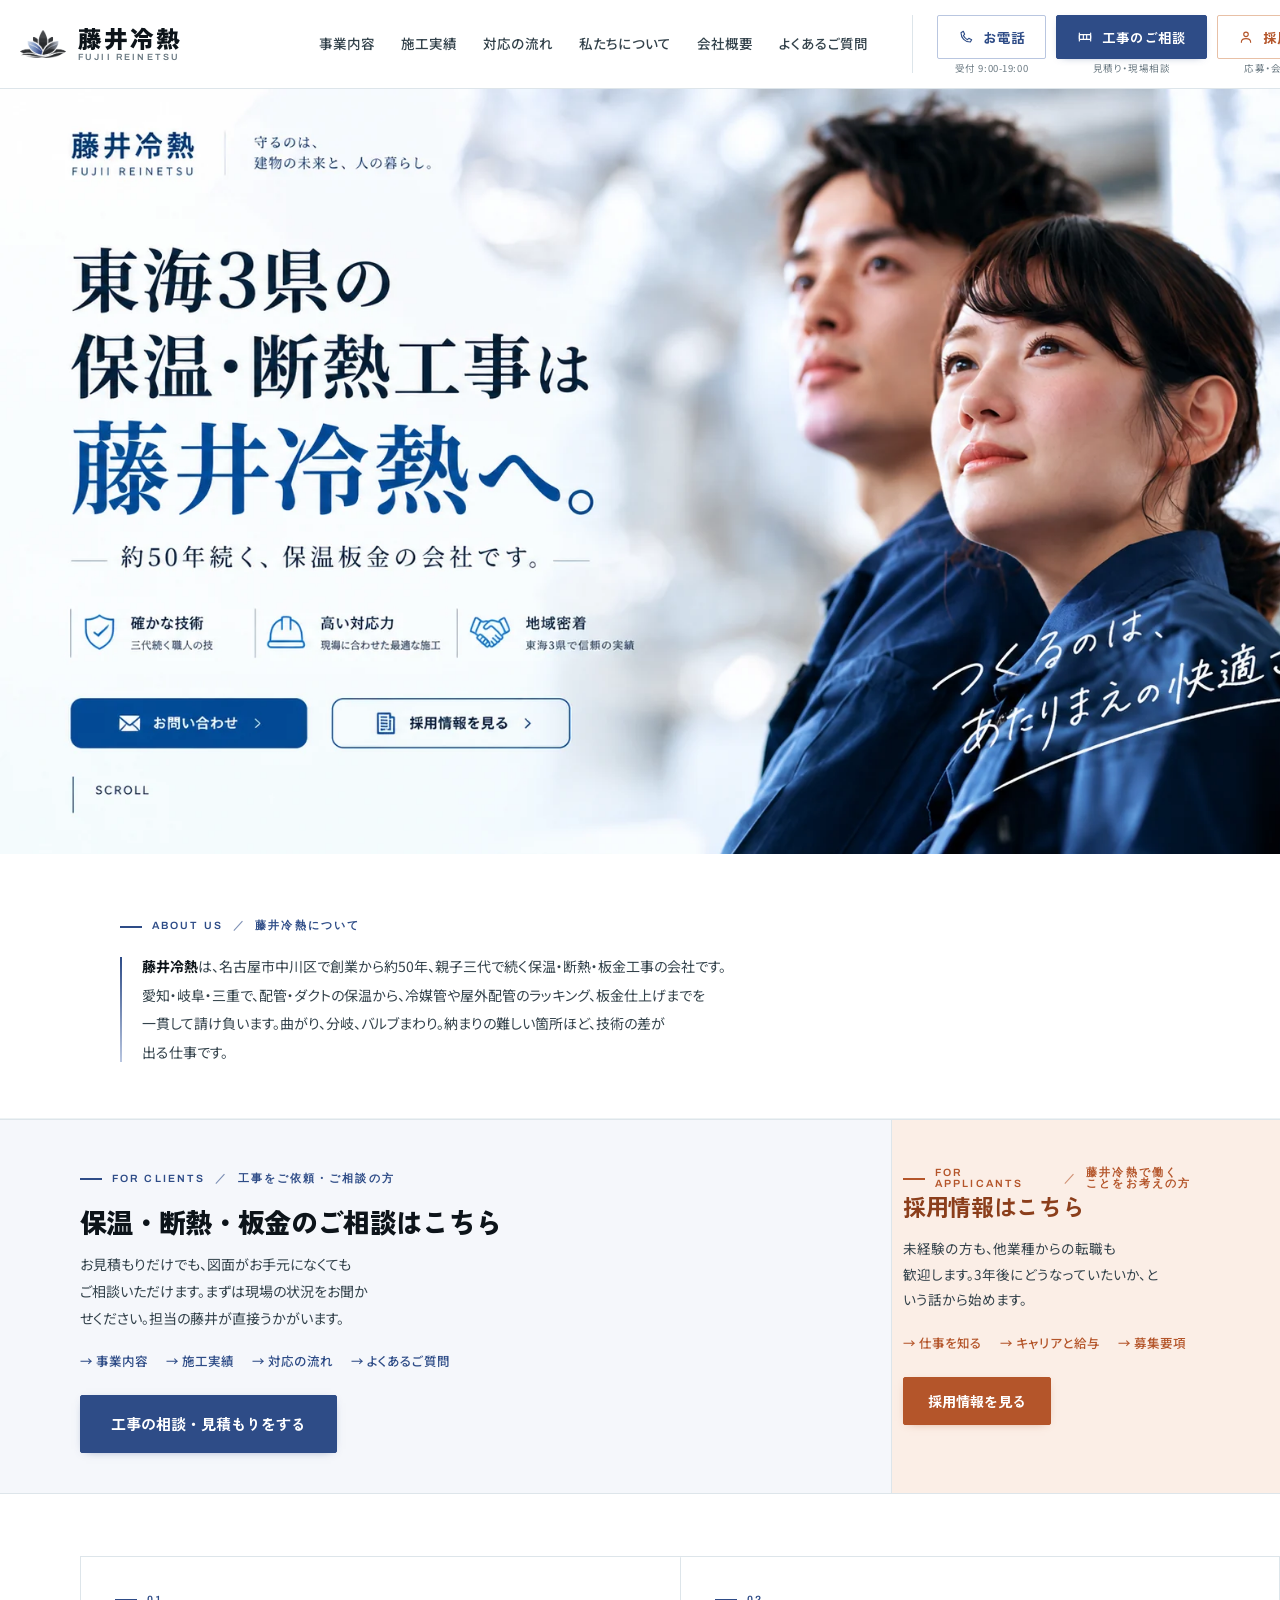
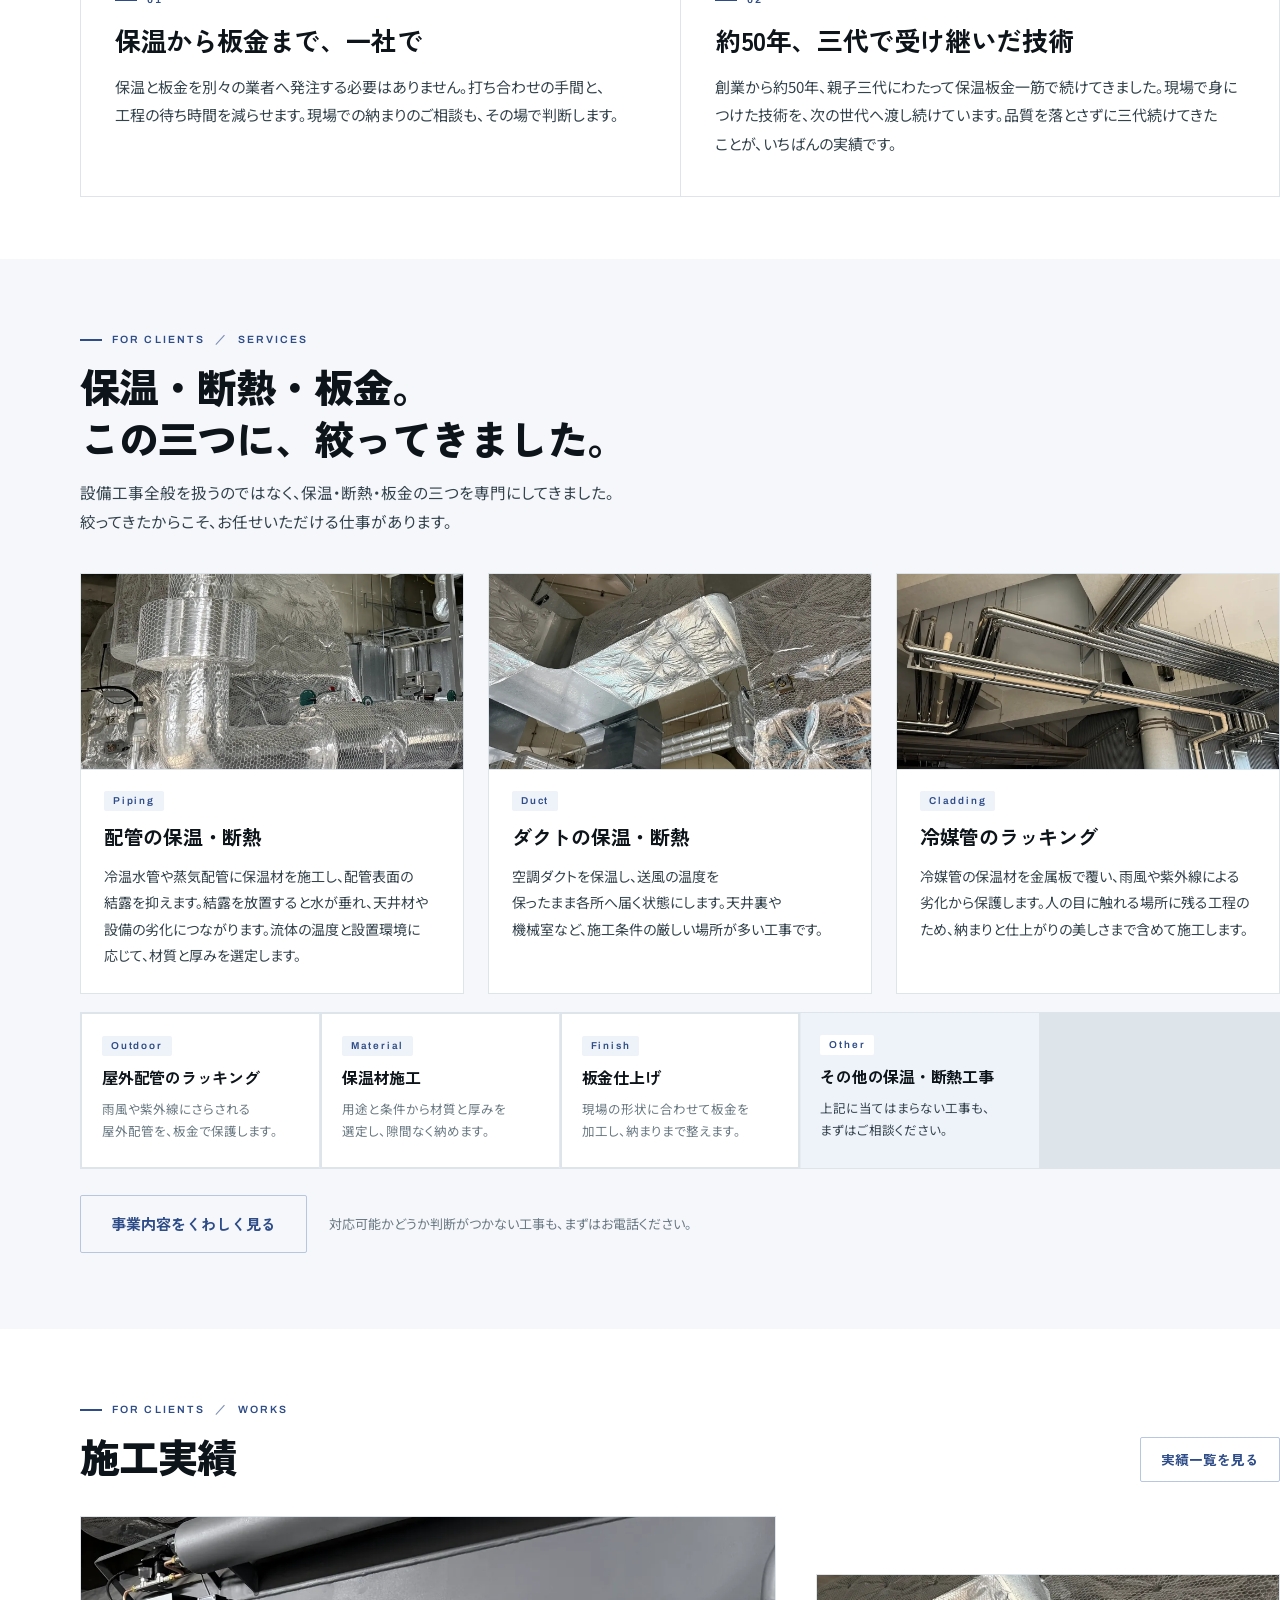
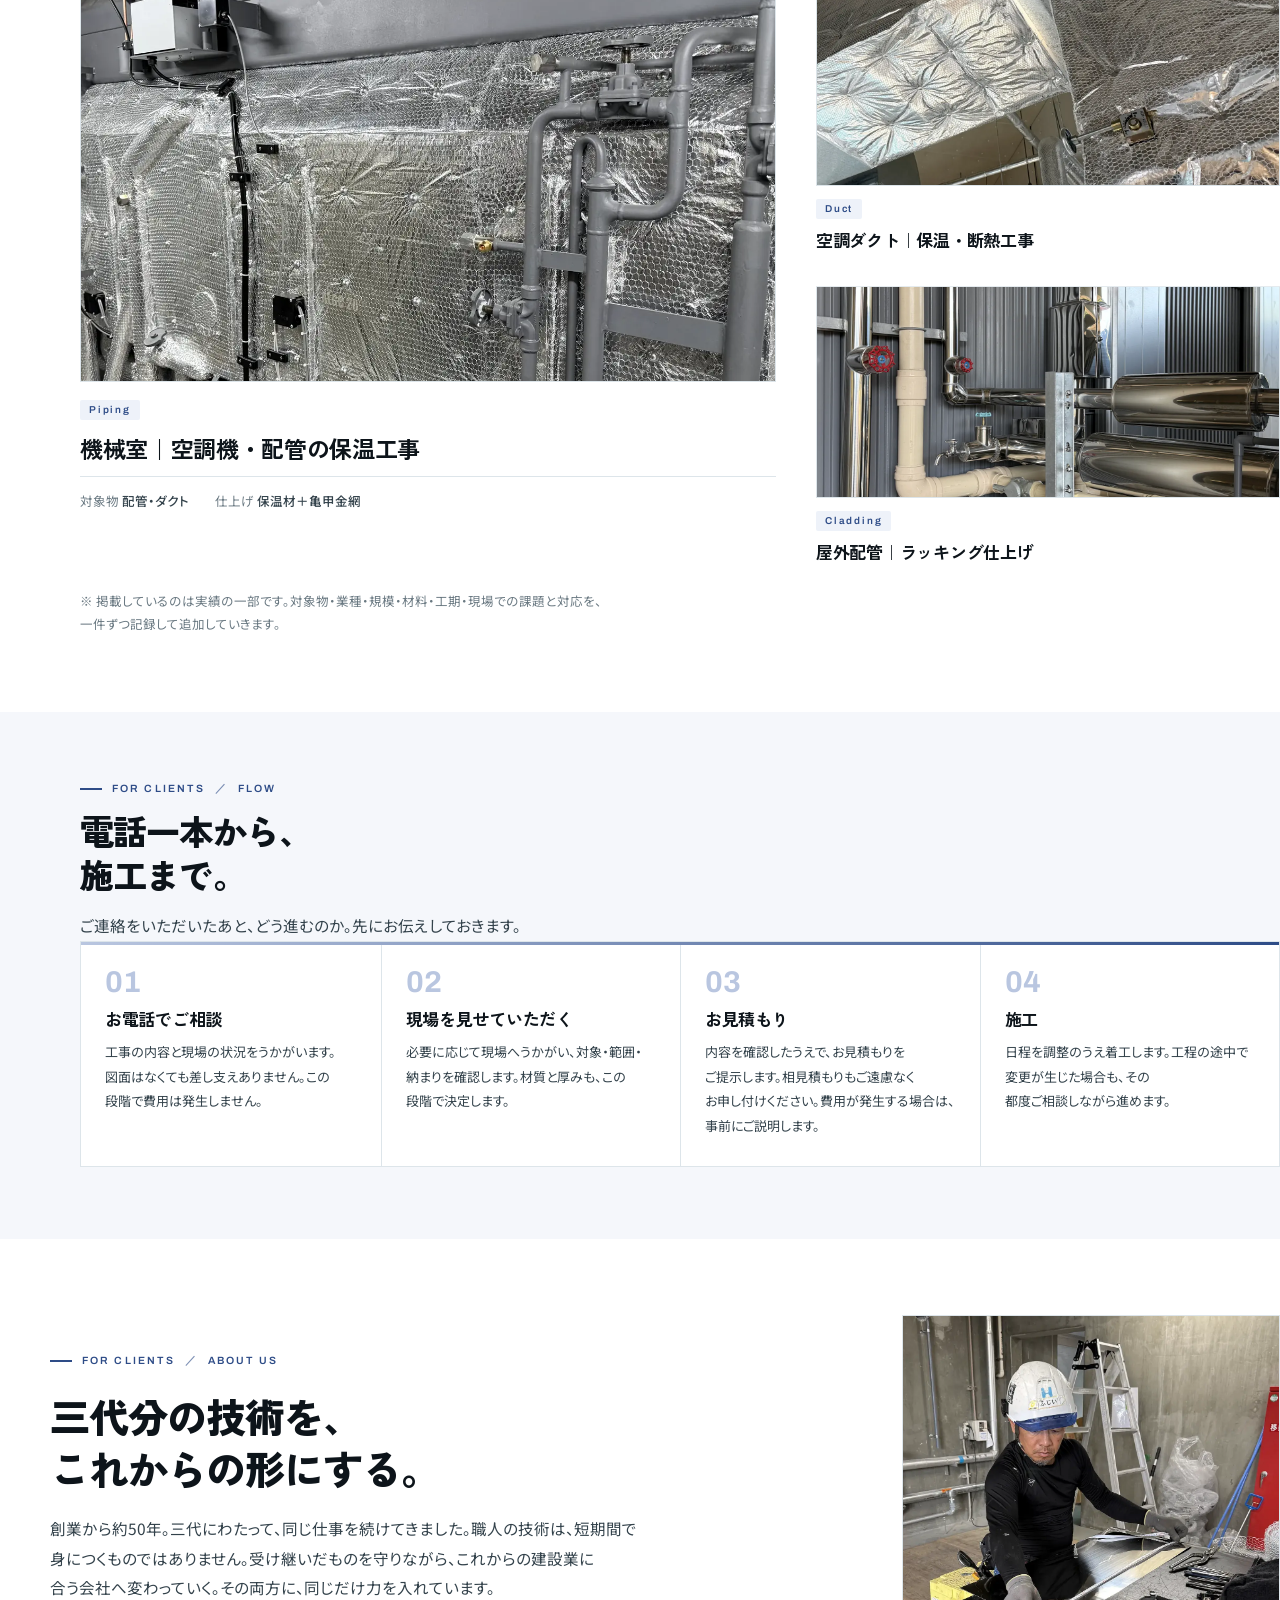
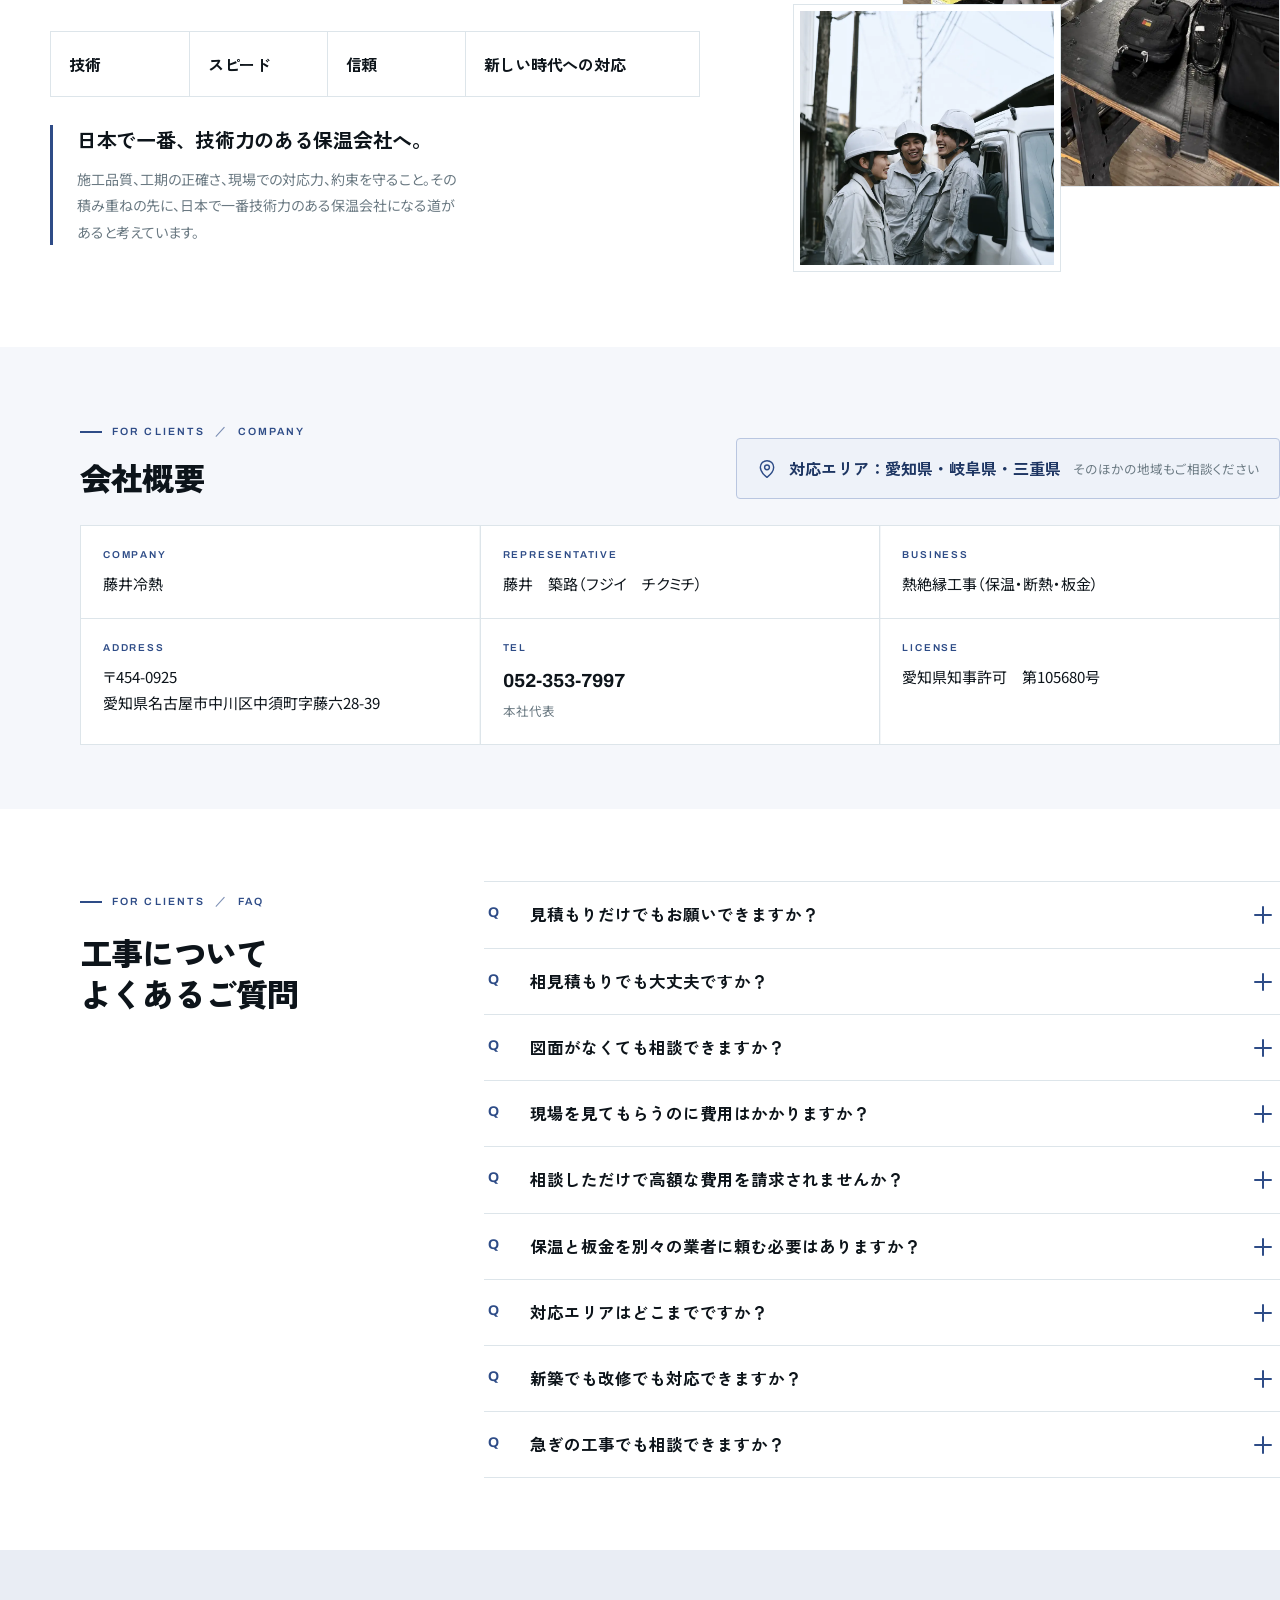
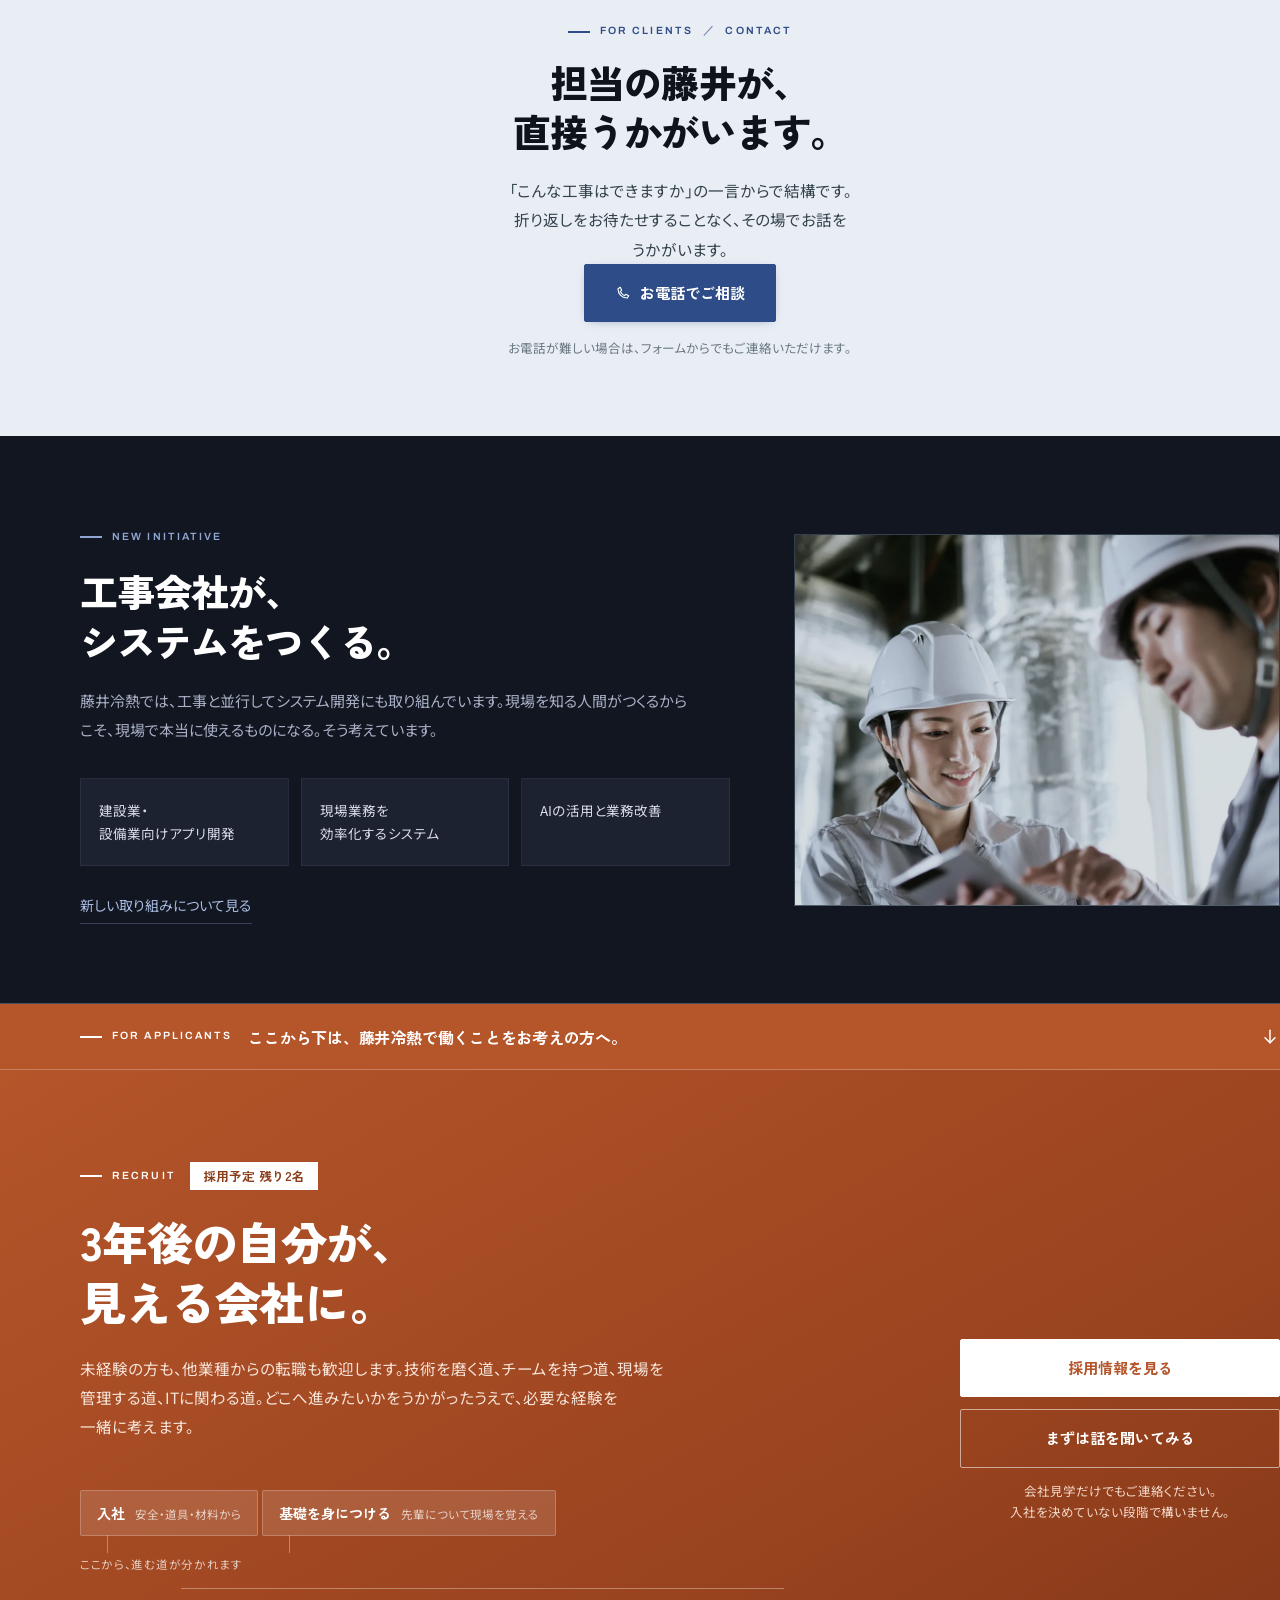
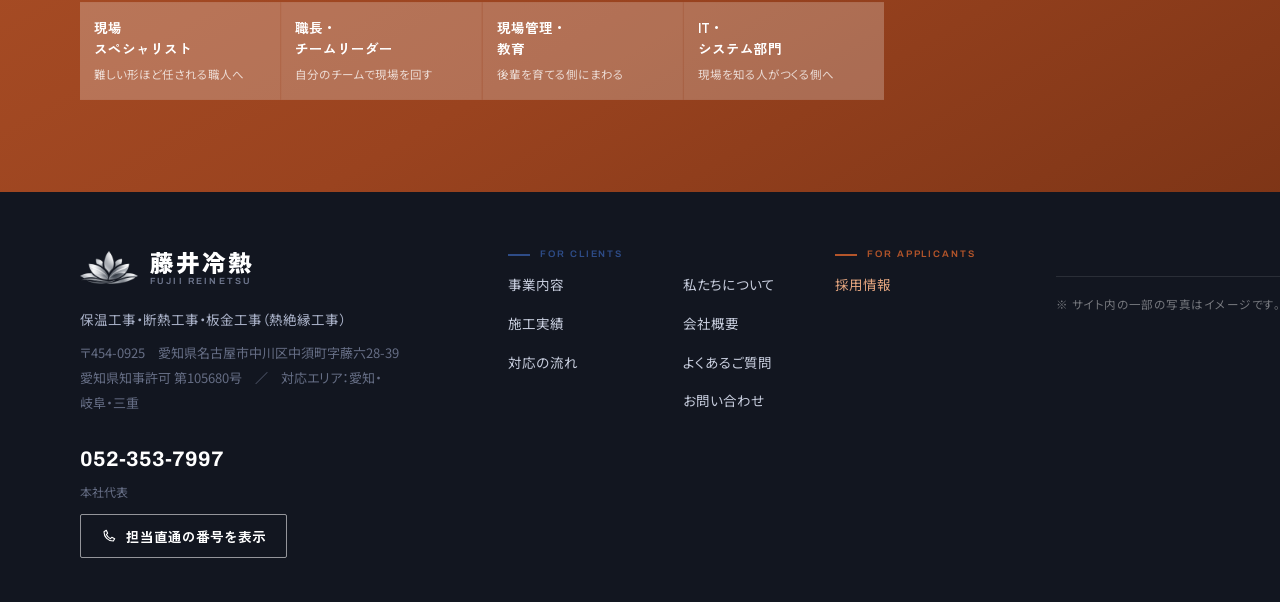
==== index.html @ 9b2113a6 "スマホは画像の下に本物のボタンを出す／QAの誤検出を止める 画像の中のボタンは390px幅で高さ14pxになり、指では押せない。 スマホでは当たり判定を切り、画像の下に幅いっぱいのボタンを置く。  q" ====
<!DOCTYPE html>
<html lang="ja">
<head>
<meta charset="utf-8">
<!-- ↑ 公開前の確認用サイトのため検索避け。本番ドメインへ移す時にこの1行を消す。 -->
<meta name="viewport" content="width=device-width, initial-scale=1">
<title>藤井冷熱｜名古屋市の保温工事・断熱工事・ラッキング｜愛知・岐阜・三重</title>
<meta name="description" content="愛知・岐阜・三重の保温工事なら藤井冷熱。配管・ダクトの保温から、冷媒管や屋外配管のラッキング、板金仕上げまで。名古屋市中川区、約50年続く保温板金の会社です。見積もりだけ、図面がなくてもご相談いただけます。">
<link rel="preconnect" href="https://fonts.googleapis.com">
<link rel="preconnect" href="https://fonts.gstatic.com" crossorigin>
<link rel="stylesheet" href="https://fonts.googleapis.com/css2?family=Archivo:wght@500;600;700&family=Shippori+Mincho+B1:wght@800&family=Noto+Sans+JP:wght@400;500;700&family=Zen+Kaku+Gothic+New:wght@500;700;900&display=swap">
<script>document.documentElement.classList.add('js');</script>
<script src="js/nav.js?v=53702c8f" defer></script>
<link rel="icon" href="img/favicon.png" type="image/png">
<link rel="stylesheet" href="css/reset.css?v=e600d7dc">
<link rel="stylesheet" href="css/style.css?v=deeffb14">

	<link rel="canonical" href="https://fujiiren1996.github.io/fujii-reinetsu/">
	<meta property="og:type" content="website">
	<meta property="og:site_name" content="藤井冷熱">
	<meta property="og:locale" content="ja_JP">
	<meta property="og:url" content="https://fujiiren1996.github.io/fujii-reinetsu/">
	<meta property="og:title" content="藤井冷熱｜名古屋市の保温工事・断熱工事・ラッキング｜愛知・岐阜・三重">
	<meta property="og:description" content="愛知・岐阜・三重の保温工事なら藤井冷熱。配管・ダクトの保温から、冷媒管や屋外配管のラッキング、板金仕上げまで。名古屋市中川区、約50年続く保温板金の会社です。見積もりだけ、図面がなくてもご相談いただけます。">
	<meta property="og:image" content="https://fujiiren1996.github.io/fujii-reinetsu/img/ogp.jpg">
	<meta property="og:image:width" content="1200">
	<meta property="og:image:height" content="630">
	<meta name="twitter:card" content="summary_large_image">
	<script type="application/ld+json">{"@context":"https://schema.org","@graph":[{"@type":"HVACBusiness","@id":"https://fujiiren1996.github.io/fujii-reinetsu/#org","name":"藤井冷熱","alternateName":"フジイレイネツ","url":"https://fujiiren1996.github.io/fujii-reinetsu/","logo":"https://fujiiren1996.github.io/fujii-reinetsu/img/logo.png","image":"https://fujiiren1996.github.io/fujii-reinetsu/img/ogp.jpg","description":"愛知県名古屋市中川区を拠点に、配管・ダクトの保温断熱工事、冷媒管や屋外配管のラッキング（板金仕上げ）を行う熱絶縁工事会社。創業から約50年、親子三代で愛知・岐阜・三重の現場に対応しています。","founder":{"@type":"Person","name":"藤井 築路"},"employee":{"@type":"Person","name":"藤井 築路","jobTitle":"代表"},"address":{"@type":"PostalAddress","postalCode":"454-0925","addressRegion":"愛知県","addressLocality":"名古屋市中川区","streetAddress":"中須町字藤六28-39","addressCountry":"JP"},"telephone":"+81-52-353-7997","openingHoursSpecification":[{"@type":"OpeningHoursSpecification","dayOfWeek":["Monday","Tuesday","Wednesday","Thursday","Friday","Saturday","Sunday"],"opens":"09:00","closes":"19:00"}],"areaServed":[{"@type":"AdministrativeArea","name":"愛知県"},{"@type":"AdministrativeArea","name":"岐阜県"},{"@type":"AdministrativeArea","name":"三重県"}],"knowsAbout":["保温工事","断熱工事","配管保温","ダクト保温","冷媒管ラッキング","板金工事","熱絶縁工事"],"sameAs":["https://www.kensetumap.com/company/316546/","https://tsukulink.net/aichi/city_231100/505792","https://kensetu-mirai.com/companies/aichi/6064646/"],"hasCredential":"愛知県知事許可 第105680号"},{"@type":"WebSite","@id":"https://fujiiren1996.github.io/fujii-reinetsu/#site","url":"https://fujiiren1996.github.io/fujii-reinetsu/","name":"藤井冷熱","inLanguage":"ja","publisher":{"@id":"https://fujiiren1996.github.io/fujii-reinetsu/#org"}},{"@type":"WebPage","@id":"https://fujiiren1996.github.io/fujii-reinetsu/#page","url":"https://fujiiren1996.github.io/fujii-reinetsu/","name":"藤井冷熱｜名古屋市の保温工事・断熱工事・ラッキング｜愛知・岐阜・三重","description":"愛知・岐阜・三重の保温工事なら藤井冷熱。配管・ダクトの保温から、冷媒管や屋外配管のラッキング、板金仕上げまで。名古屋市中川区、約50年続く保温板金の会社です。見積もりだけ、図面がなくてもご相談いただけます。","isPartOf":{"@id":"https://fujiiren1996.github.io/fujii-reinetsu/#site"},"about":{"@id":"https://fujiiren1996.github.io/fujii-reinetsu/#org"},"inLanguage":"ja"},{"@type":"BreadcrumbList","itemListElement":[{"@type":"ListItem","position":1,"name":"ホーム","item":"https://fujiiren1996.github.io/fujii-reinetsu/"}]},{"@type":"ItemList","name":"対応する工事","itemListElement":[{"@type":"ListItem","position":1,"item":{"@type":"Service","name":"配管の保温・断熱工事","description":"冷温水管や蒸気配管に保温材を施工し、配管表面の結露と熱損失を抑えます。流体の温度と設置環境に応じて材質と厚みを選定します。","provider":{"@id":"https://fujiiren1996.github.io/fujii-reinetsu/#org"},"areaServed":"愛知県・岐阜県・三重県"}},{"@type":"ListItem","position":2,"item":{"@type":"Service","name":"ダクトの保温・断熱工事","description":"空調ダクトを保温し、送風の温度を保ったまま各所へ届く状態にします。天井裏や機械室など施工条件の厳しい場所が多い工事です。","provider":{"@id":"https://fujiiren1996.github.io/fujii-reinetsu/#org"},"areaServed":"愛知県・岐阜県・三重県"}},{"@type":"ListItem","position":3,"item":{"@type":"Service","name":"冷媒管・屋外配管のラッキング（板金仕上げ）","description":"保温材を金属板で覆い、雨風や紫外線による劣化から保護します。人の目に触れる場所に残る工程のため、納まりと仕上がりの美しさまで含めて施工します。","provider":{"@id":"https://fujiiren1996.github.io/fujii-reinetsu/#org"},"areaServed":"愛知県・岐阜県・三重県"}}]},{"@type":"FAQPage","@id":"https://fujiiren1996.github.io/fujii-reinetsu/#faq","mainEntity":[{"@type":"Question","name":"見積もりだけでもお願いできますか？","acceptedAnswer":{"@type":"Answer","text":"可能です。まずは工事内容を確認したうえで、お見積もりをご案内します。"}},{"@type":"Question","name":"相見積もりでも大丈夫ですか？","acceptedAnswer":{"@type":"Answer","text":"問題ありません。内容を確認したうえで、適正な施工方法と金額をご提案します。"}},{"@type":"Question","name":"図面がなくても相談できますか？","acceptedAnswer":{"@type":"Answer","text":"図面はなくても差し支えありません。必要に応じて現場へうかがい、対象と範囲、納まりを確認します。"}},{"@type":"Question","name":"現場を見てもらうのに費用はかかりますか？","acceptedAnswer":{"@type":"Answer","text":"かかりません。お電話でのご相談から現地確認までの段階で、費用は発生しません。費用が発生する場合は、事前にご説明します。"}},{"@type":"Question","name":"相談しただけで高額な費用を請求されませんか？","acceptedAnswer":{"@type":"Answer","text":"相談の段階で突然費用が発生するような進め方はしません。費用がかかる場合は、事前にご説明します。"}},{"@type":"Question","name":"保温と板金を別々の業者に頼む必要はありますか？","acceptedAnswer":{"@type":"Answer","text":"その必要はありません。保温材の施工から板金仕上げまで一社で対応します。打ち合わせの手間と、工程の待ち時間を減らせます。"}},{"@type":"Question","name":"対応エリアはどこまでですか？","acceptedAnswer":{"@type":"Answer","text":"愛知県・岐阜県・三重県の東海3県が中心です。そのほかの地域も、まずはご相談ください。"}},{"@type":"Question","name":"新築でも改修でも対応できますか？","acceptedAnswer":{"@type":"Answer","text":"どちらも対応します。工場、ビル・テナント、病院・施設、商業施設、屋外まで、新築・改修を問わず承ります。"}},{"@type":"Question","name":"急ぎの工事でも相談できますか？","acceptedAnswer":{"@type":"Answer","text":"日程や現場状況によりますが、まずはご連絡ください。可能な範囲で対応を検討します。"}}]}]}</script>
</head>
<body>
<svg class="u-sprite" width="0" height="0" aria-hidden="true" focusable="false"><defs>
<symbol id="i-pipe" viewBox="0 0 24 24"><rect x="3.5" y="8.5" width="17" height="7" rx="1.6"/><path d="M3.5 6v12M20.5 6v12"/><path d="M9.5 8.5v7M14.5 8.5v7"/></symbol>
<symbol id="i-user" viewBox="0 0 24 24"><circle cx="12" cy="8" r="3.4"/><path d="M5 20c0-3.6 3.1-5.6 7-5.6s7 2 7 5.6"/></symbol>
<symbol id="i-phone" viewBox="0 0 24 24"><path d="M4.5 5.5c0 8 6 14 14 14l2-3.4-4.3-2.1-2 2a14 14 0 0 1-6.2-6.2l2-2L7.9 3.5z"/></symbol>
<symbol id="i-cam" viewBox="0 0 24 24"><path d="M3 7.5h4L9 5h6l2 2.5h4v12H3z"/><circle cx="12" cy="13" r="3.6"/></symbol>
<symbol id="i-down" viewBox="0 0 24 24"><path d="M12 4v15"/><path d="M6 13l6 6 6-6"/></symbol>
<symbol id="i-arrow" viewBox="0 0 24 24"><path d="M4 12h15"/><path d="M13 6l6 6-6 6"/></symbol>
<symbol id="i-wrench" viewBox="0 0 24 24"><path d="M15.5 3.5a5 5 0 0 0-6.5 6.2L3.7 15a2.4 2.4 0 1 0 3.4 3.4l5.3-5.3a5 5 0 0 0 6.2-6.5l-3 3-2.6-.7-.7-2.6z"/></symbol>
<symbol id="i-users" viewBox="0 0 24 24"><path d="M16 20v-1.8a4 4 0 0 0-4-4H6a4 4 0 0 0-4 4V20"/><circle cx="9" cy="7" r="3.2"/><path d="M22 20v-1.8a4 4 0 0 0-3-3.8"/><path d="M16.4 3.7a4 4 0 0 1 0 6.6"/></symbol>
<symbol id="i-clip" viewBox="0 0 24 24"><rect x="8" y="2.6" width="8" height="4" rx="1.2"/><path d="M9 4.6H7a2 2 0 0 0-2 2v12.4a2 2 0 0 0 2 2h10a2 2 0 0 0 2-2V6.6a2 2 0 0 0-2-2h-2"/><path d="M9 13.6l2.2 2.2 4-4"/></symbol>
<symbol id="i-code" viewBox="0 0 24 24"><path d="M9 18l-6-6 6-6"/><path d="M15 6l6 6-6 6"/></symbol>
<symbol id="i-up" viewBox="0 0 24 24"><path d="M3 17l6-6 4 4 8-8"/><path d="M15 7h6v6"/></symbol>
<symbol id="i-cap" viewBox="0 0 24 24"><path d="M22 9L12 4 2 9l10 5 10-5z"/><path d="M6 11.5V16c0 1.7 2.7 3 6 3s6-1.3 6-3v-4.5"/></symbol>
<symbol id="i-heart" viewBox="0 0 24 24"><path d="M20.8 5.6a5 5 0 0 0-7.1 0L12 7.3l-1.7-1.7a5 5 0 1 0-7.1 7.1L12 21.4l8.8-8.7a5 5 0 0 0 0-7.1z"/></symbol>
<symbol id="i-shield" viewBox="0 0 24 24"><path d="M12 2.5l8 3v6c0 5-3.4 9.3-8 10.5C7.4 20.8 4 16.5 4 11.5v-6z"/><path d="M8.8 12l2.3 2.3 4.2-4.2"/></symbol>
<symbol id="i-box" viewBox="0 0 24 24"><path d="M20.5 7.3L12 3 3.5 7.3v9.4L12 21l8.5-4.3z"/><path d="M3.5 7.3L12 11.6l8.5-4.3"/><path d="M12 21v-9.4"/></symbol>
<symbol id="i-check" viewBox="0 0 24 24"><path d="M5 12.8l4.6 4.6L19 7"/></symbol>
<symbol id="i-award" viewBox="0 0 24 24"><circle cx="12" cy="8.6" r="5.8"/><path d="M8.4 13.6L7 22l5-2.7L17 22l-1.4-8.4"/></symbol>
<symbol id="i-star" viewBox="0 0 24 24"><path d="M12 3.5l2.6 5.4 5.9.8-4.3 4.1 1 5.9L12 17l-5.2 2.7 1-5.9L3.5 9.7l5.9-.8z"/></symbol>
<symbol id="i-sun" viewBox="0 0 24 24"><circle cx="12" cy="12" r="4.2"/><path d="M12 2.4v2.2M12 19.4v2.2M4.2 4.2l1.6 1.6M18.2 18.2l1.6 1.6M2.4 12h2.2M19.4 12h2.2M4.2 19.8l1.6-1.6M18.2 5.8l1.6-1.6"/></symbol>
<symbol id="i-msg" viewBox="0 0 24 24"><path d="M21 11.8a8 8 0 0 1-8 8H8.4L3.5 22.5l1.2-4.3A8 8 0 1 1 21 11.8z"/></symbol>
<symbol id="i-pin" viewBox="0 0 24 24"><path d="M20 10c0 6-8 12-8 12S4 16 4 10a8 8 0 1 1 16 0z"/><circle cx="12" cy="10" r="2.9"/></symbol>
<symbol id="i-eye" viewBox="0 0 24 24"><path d="M2 12s3.8-6.5 10-6.5S22 12 22 12s-3.8 6.5-10 6.5S2 12 2 12z"/><circle cx="12" cy="12" r="3"/></symbol>
<symbol id="i-ruler" viewBox="0 0 24 24"><path d="M15.3 2.6l6.1 6.1a1 1 0 0 1 0 1.4L9.8 21.7a1 1 0 0 1-1.4 0l-6.1-6.1a1 1 0 0 1 0-1.4L13.9 2.6a1 1 0 0 1 1.4 0z"/><path d="M12 6l1.8 1.8M9 9l1.8 1.8M6 12l1.8 1.8"/></symbol>
</defs></svg>

<header class="l-header">
	<div class="l-header__inner">
		<a class="l-header__logo" href="index.html">
			<img class="l-header__mark" src="img/logo.png" alt="藤井冷熱" width="240" height="141" alt="">
			<span class="l-header__wordmark"><b>藤井冷熱</b><i>FUJII REINETSU</i></span>
		</a>
		<button type="button" class="l-header__menu js-drawer" aria-expanded="false" aria-controls="drawer">
			<span class="l-header__menu__bars" aria-hidden="true"><i></i><i></i></span>
			<span class="l-header__menu__txt">メニュー</span>
		</button>
		<nav class="l-header__nav" aria-label="メインメニュー">
			<a href="#services">事業内容</a>
			<a href="#works">施工実績</a>
			<a href="#flow">対応の流れ</a>
			<a href="#about">私たちについて</a>
			<a href="#profile">会社概要</a>
			<a href="#faq">よくあるご質問</a>
		</nav>
		<div class="l-header__doors">
			<div class="l-header__door">
				<div class="c-tel c-tel--head">
					<button type="button" class="c-btn c-btn--oblue c-btn--sm c-tel__trigger" aria-expanded="false" data-open-text="閉じる">
						<svg class="c-btn__ic c-btn__ic--ring"><use href="#i-phone"/></svg><span class="l-header__lb">お電話</span><span class="l-header__lb--sp">電話</span>
					</button>
					<div class="c-tel__panel" hidden>
						<span class="c-eyebrow c-eyebrow--client c-eyebrow--xs">担当 藤井 蓮</span>
						<a class="c-tel__num" href="tel:09047994123">090-4799-4123</a>
						<span class="c-tel__hours">9:00-19:00 ／ 土日祝も対応</span>
						<a class="c-btn c-btn--oblue c-btn--sm" href="tel:09047994123"><svg class="c-btn__ic c-btn__ic--ring"><use href="#i-phone"/></svg><span>この番号にかける</span></a>
					</div>
				</div>
				<span>受付 9:00-19:00</span>
			</div>
			<div class="l-header__door">
				<a class="c-btn c-btn--blue c-btn--sm" href="#contact"><svg class="c-btn__ic"><use href="#i-pipe"/></svg><span class="l-header__lb">工事のご相談</span><span class="l-header__lb--sp">見積り</span></a>
				<span>見積り・現場相談</span>
			</div>
			<div class="l-header__door l-header__door--switch">
				<a class="c-btn c-btn--ocop c-btn--sm" href="recruit.html"><svg class="c-btn__ic"><use href="#i-user"/></svg><span class="l-header__lb">採用情報</span><span class="l-header__lb--sp">採用</span></a>
				<span>応募・会社見学</span>
			</div>
		</div>
	</div>
</header>
<nav class="c-worlds" aria-label="サイトの切り替え">
	<a class="c-worlds__i c-worlds__i--client is-current" href="index.html" aria-current="true"><b>工事のご依頼</b><i>お客様の方へ</i></a>
	<a class="c-worlds__i c-worlds__i--recruit" href="recruit.html"><b>採用・求人</b><i>働きたい方へ</i><svg class="c-worlds__ar" aria-hidden="true"><use href="#i-arrow"/></svg></a>
</nav>

<main>

<section class="p-hero">
	<img class="p-hero__art" src="img/photos/hero-top.webp" width="1672" height="941" alt="東海3県の保温・断熱工事は藤井冷熱へ。約50年続く、保温板金の会社です。確かな技術／高い対応力／地域密着" fetchpriority="high" decoding="async">
	<div class="p-hero__txt">
		<p>Insulation ／ Cladding ／ Sheet metal</p>
		<h1>東海3県の保温・断熱工事は藤井冷熱へ。</h1>
		<p>約50年続く、保温板金の会社です。守るのは、建物の未来と、人の暮らし。</p>
		<p>確かな技術：三代続く職人の技。高い対応力：現場に合わせた最適な施工。地域密着：東海3県で信頼の実績。</p>
		<p>つくるのは、あたりまえの快適さ。</p>
	</div>
	<a class="p-hero__hit p-hero__hit--a" href="#contact"><span>お問い合わせ</span></a>
	<a class="p-hero__hit p-hero__hit--b" href="recruit.html"><span>採用情報を見る</span></a>
	<div class="p-hero__sp">
		<a class="c-btn c-btn--blue c-btn--hero" href="#contact"><svg class="c-btn__ic"><use href="#i-msg"/></svg><span>お問い合わせ</span><svg class="c-btn__ic c-btn__ic--go"><use href="#i-arrow"/></svg></a>
		<a class="c-btn c-btn--oblue c-btn--hero" href="recruit.html"><svg class="c-btn__ic"><use href="#i-user"/></svg><span>採用情報を見る</span><svg class="c-btn__ic c-btn__ic--go"><use href="#i-arrow"/></svg></a>
	</div>
</section>

<section class="p-intro">
	<div class="p-intro__inner">
		<p class="c-eyebrow c-eyebrow--client js-fadein">About us <i>／</i> 藤井冷熱について</p>
		<p class="p-intro__lead js-fadein" style="--d:120ms"><b>藤井冷熱</b>は、名古屋市中川区で創業から約50年、親子三代で続く保温・断熱・板金工事の会社です。愛知・岐阜・三重で、配管・ダクトの保温から、冷媒管や屋外配管のラッキング、板金仕上げまでを一貫して請け負います。曲がり、分岐、バルブまわり。納まりの難しい箇所ほど、技術の差が出る仕事です。</p>
	</div>
</section>

<section class="p-doors" aria-label="ご用件の分岐">
	<div class="p-doors__inner">
		<div class="p-doors__client js-fadein js-fadein--wipe-l">
			<p class="c-eyebrow c-eyebrow--client">For clients <i>／</i> 工事をご依頼・ご相談の方</p>
			<h2 class="u-dp p-doors__ttl">保温・断熱・板金のご相談はこちら</h2>
			<p class="p-doors__lead">お見積もりだけでも、図面がお手元になくてもご相談いただけます。まずは現場の状況をお聞かせください。担当の藤井が直接うかがいます。</p>
			<p class="p-doors__links">
				<a href="#services">→ 事業内容</a><a href="#works">→ 施工実績</a><a href="#flow">→ 対応の流れ</a><a href="#faq">→ よくあるご質問</a>
			</p>
			<a class="c-btn c-btn--blue p-doors__btn" href="#contact"><span>工事の相談・見積もりをする</span></a>
		</div>
		<div class="p-doors__recruit js-fadein js-fadein--wipe-r" style="--d:100ms">
			<p class="c-eyebrow c-eyebrow--recruit">For applicants <i>／</i> 藤井冷熱で働くことをお考えの方</p>
			<h2 class="p-doors__ttl--sm">採用情報はこちら</h2>
			<p class="p-doors__lead p-doors__lead--sm">未経験の方も、他業種からの転職も歓迎します。3年後にどうなっていたいか、という話から始めます。</p>
			<p class="p-doors__links">
				<a href="recruit.html#work">→ 仕事を知る</a><a href="recruit.html#salary">→ キャリアと給与</a><a href="recruit.html#req">→ 募集要項</a>
			</p>
			<a class="c-btn c-btn--cop p-doors__btn p-doors__btn--sm" href="recruit.html"><span>採用情報を見る</span></a>
		</div>
	</div>
</section>

<section class="l-section l-section--sm">
	<div class="l-inner">
		<div class="p-pillars" data-seq="150">
			<div class="p-pillars__cell js-fadein js-fadein--open">
				<span class="c-eyebrow c-eyebrow--client">01</span>
				<b class="u-dp7">保温から板金まで、一社で</b>
				<p>保温と板金を別々の業者へ発注する必要はありません。打ち合わせの手間と、工程の待ち時間を減らせます。現場での納まりのご相談も、その場で判断します。</p>
			</div>
			<div class="p-pillars__cell js-fadein js-fadein--open">
				<span class="c-eyebrow c-eyebrow--client">02</span>
				<b class="u-dp7">約50年、三代で受け継いだ技術</b>
				<p>創業から約50年、親子三代にわたって保温板金一筋で続けてきました。現場で身につけた技術を、次の世代へ渡し続けています。品質を落とさずに三代続けてきたことが、いちばんの実績です。</p>
			</div>
		</div>
	</div>
</section>

<section class="l-section l-section--bg" id="services">
	<div class="l-inner">
		<div class="c-sechead js-fadein">
			<p class="c-eyebrow c-eyebrow--client">For clients <i>／</i> Services</p>
			<h2 class="u-dp js-inview-lines">保温・断熱・板金。<br>この三つに、絞ってきました。</h2>
			<p class="c-sechead__lead">設備工事全般を扱うのではなく、保温・断熱・板金の三つを専門にしてきました。絞ってきたからこそ、お任せいただける仕事があります。</p>
		</div>

		<div class="p-services__main" data-stagger="110">
			<div class="p-services__card js-fadein">
				<figure class="c-photo c-photo--tiny p-services__thumb js-inview-sheen c-photo--has" style="--pos:50% 50%"><img src="img/photos/svc-piping.webp" alt="保温した配管の曲がりとバルブまわり" loading="lazy" decoding="async" width="1400" height="1050"></figure>
				<div class="p-services__body">
					<span class="c-tag c-tag--blue">Piping</span>
					<b class="u-dp7">配管の保温・断熱</b>
					<p>冷温水管や蒸気配管に保温材を施工し、配管表面の結露を抑えます。結露を放置すると水が垂れ、天井材や設備の劣化につながります。流体の温度と設置環境に応じて、材質と厚みを選定します。</p>
				</div>
			</div>
			<div class="p-services__card js-fadein">
				<figure class="c-photo c-photo--tiny p-services__thumb js-inview-sheen c-photo--has" style="--pos:50% 45%"><img src="img/photos/svc-duct.webp" alt="亀甲金網で仕上げた角ダクトの保温" loading="lazy" decoding="async" width="1400" height="1050"></figure>
				<div class="p-services__body">
					<span class="c-tag c-tag--blue">Duct</span>
					<b class="u-dp7">ダクトの保温・断熱</b>
					<p>空調ダクトを保温し、送風の温度を保ったまま各所へ届く状態にします。天井裏や機械室など、施工条件の厳しい場所が多い工事です。</p>
				</div>
			</div>
			<div class="p-services__card js-fadein">
				<figure class="c-photo c-photo--tiny p-services__thumb js-inview-sheen c-photo--has" style="--pos:50% 45%"><img src="img/photos/svc-clad.webp" alt="鏡面ステンレスで仕上げたラッキング配管" loading="lazy" decoding="async" width="1400" height="1050"></figure>
				<div class="p-services__body">
					<span class="c-tag c-tag--blue">Cladding</span>
					<b class="u-dp7">冷媒管のラッキング</b>
					<p>冷媒管の保温材を金属板で覆い、雨風や紫外線による劣化から保護します。人の目に触れる場所に残る工程のため、納まりと仕上がりの美しさまで含めて施工します。</p>
				</div>
			</div>
		</div>

		<div class="p-services__sub" data-seq="70">
			<div class="c-card js-fadein js-fadein--wipe-l"><span class="c-tag c-tag--blue">Outdoor</span><b class="u-dp7">屋外配管のラッキング</b><p>雨風や紫外線にさらされる屋外配管を、板金で保護します。</p></div>
			<div class="c-card js-fadein js-fadein--wipe-l"><span class="c-tag c-tag--blue">Material</span><b class="u-dp7">保温材施工</b><p>用途と条件から材質と厚みを選定し、隙間なく納めます。</p></div>
			<div class="c-card js-fadein js-fadein--wipe-l"><span class="c-tag c-tag--blue">Finish</span><b class="u-dp7">板金仕上げ</b><p>現場の形状に合わせて板金を加工し、納まりまで整えます。</p></div>
			<div class="c-card c-card--other js-fadein js-fadein--wipe-l"><span class="c-tag c-tag--white">Other</span><b class="u-dp7">その他の保温・断熱工事</b><p>上記に当てはまらない工事も、まずはご相談ください。</p></div>
		</div>

		<div class="p-services__foot js-fadein">
			<a class="c-btn c-btn--oblue" href="#services"><span>事業内容をくわしく見る</span></a>
			<span class="p-services__hint">対応可能かどうか判断がつかない工事も、まずはお電話ください。</span>
		</div>
	</div>
</section>

<section class="l-section" id="works">
	<div class="l-inner">
		<div class="p-works__head js-fadein">
			<div class="c-sechead">
				<p class="c-eyebrow c-eyebrow--client">For clients <i>／</i> Works</p>
				<h2 class="u-dp">施工実績</h2>
			</div>
			<a class="c-btn c-btn--oblue c-btn--sm" href="#works"><span>実績一覧を見る</span></a>
		</div>
		<div class="p-works__grid">
			<div class="p-works__lead js-fadein js-fadein--diag">
				<figure class="c-photo p-works__leadph js-inview-sheen c-photo--has" style="--pos:50% 55%"><span class="c-photo__grid"></span><img src="img/photos/works-lead.webp" alt="アルミガラスクロスと亀甲金網で保温した空調機まわり" loading="lazy" decoding="async" width="1400" height="875"></figure>
				<div class="p-works__cap">
					<span class="c-tag c-tag--blue">Piping</span>
					<b class="u-dp7">機械室｜空調機・配管の保温工事</b>
					<p class="p-works__meta">
						<span>対象物 <b>配管・ダクト</b></span>
						<span>仕上げ <b>保温材＋亀甲金網</b></span>
					</p>
				</div>
			</div>
			<div class="p-works__side" data-seq="170">
				<div class="p-works__item js-fadein js-fadein--wipe-r">
					<figure class="c-photo c-photo--tiny p-works__itemph c-photo--has" style="--pos:50% 50%"><img src="img/photos/works-duct.webp" alt="分岐した角ダクトの保温仕上げ" loading="lazy" decoding="async" width="1400" height="1050"></figure>
					<div class="p-works__itemcap"><span class="c-tag c-tag--blue">Duct</span><b class="u-dp7">空調ダクト｜保温・断熱工事</b></div>
				</div>
				<div class="p-works__item js-fadein js-fadein--wipe-r">
					<figure class="c-photo c-photo--tiny p-works__itemph c-photo--has" style="--pos:50% 50%"><img src="img/photos/works-outdoor.webp" alt="屋外機械スペースのラッキング配管とバルブ" loading="lazy" decoding="async" width="1400" height="1050"></figure>
					<div class="p-works__itemcap"><span class="c-tag c-tag--blue">Cladding</span><b class="u-dp7">屋外配管｜ラッキング仕上げ</b></div>
				</div>
			</div>
		</div>
		<p class="p-works__note">※ 掲載しているのは実績の一部です。対象物・業種・規模・材料・工期・現場での課題と対応を、一件ずつ記録して追加していきます。</p>
	</div>
</section>

<section class="l-section l-section--bg p-flow" id="flow">
	<div class="l-inner">
		<div class="c-sechead js-fadein">
			<p class="c-eyebrow c-eyebrow--client">For clients <i>／</i> Flow</p>
			<h2 class="u-dp js-inview-lines c-sechead__h--sm">電話一本から、<br>施工まで。</h2>
			<p class="c-sechead__lead">ご連絡をいただいたあと、どう進むのか。先にお伝えしておきます。</p>
		</div>
		<ol class="p-flow__list">
			<li class="p-flow__rail js-fadein js-fadein--growx" aria-hidden="true"></li>
			<li class="p-flow__item js-fadein js-fadein--pop" style="--d:100ms"><span class="p-flow__num">01</span><b class="u-dp7">お電話でご相談</b><p>工事の内容と現場の状況をうかがいます。図面はなくても差し支えありません。この段階で費用は発生しません。</p></li>
			<li class="p-flow__item js-fadein js-fadein--pop" style="--d:260ms"><span class="p-flow__num">02</span><b class="u-dp7">現場を見せていただく</b><p>必要に応じて現場へうかがい、対象・範囲・納まりを確認します。材質と厚みも、この段階で決定します。</p></li>
			<li class="p-flow__item js-fadein js-fadein--pop" style="--d:300ms"><span class="p-flow__num">03</span><b class="u-dp7">お見積もり</b><p>内容を確認したうえで、お見積もりをご提示します。相見積もりもご遠慮なくお申し付けください。費用が発生する場合は、事前にご説明します。</p></li>
			<li class="p-flow__item js-fadein js-fadein--pop" style="--d:580ms"><span class="p-flow__num">04</span><b class="u-dp7">施工</b><p>日程を調整のうえ着工します。工程の途中で変更が生じた場合も、その都度ご相談しながら進めます。</p></li>
		</ol>
	</div>
</section>

<section class="l-section" id="about">
	<div class="l-inner p-about__inner">
		<div class="js-fadein js-fadein--left">
			<p class="c-eyebrow c-eyebrow--client">For clients <i>／</i> About us</p>
			<h2 class="u-dp p-about__ttl js-inview-lines">三代分の技術を、<br>これからの形にする。</h2>
			<p class="p-about__lead">創業から約50年。三代にわたって、同じ仕事を続けてきました。職人の技術は、短期間で身につくものではありません。受け継いだものを守りながら、これからの建設業に合う会社へ変わっていく。その両方に、同じだけ力を入れています。</p>
			<div class="p-about__words" data-seq="80">
				<div class="js-fadein js-fadein--flip">技術</div><div class="js-fadein js-fadein--flip">スピード</div><div class="js-fadein js-fadein--flip">信頼</div><div class="js-fadein js-fadein--flip">新しい時代への対応</div>
			</div>
			<div class="p-about__goal js-fadein js-fadein--wipe-d" style="--d:240ms">
				<b class="u-dp7">日本で一番、技術力のある保温会社へ。</b>
				<p>施工品質、工期の正確さ、現場での対応力、約束を守ること。その積み重ねの先に、日本で一番技術力のある保温会社になる道があると考えています。</p>
			</div>
		</div>
		<div class="p-about__visual">
			<figure class="c-photo p-about__ph1 js-fadein js-fadein--wipe-d js-inview-sheen c-photo--has" style="--pos:50% 40%"><span class="c-photo__grid"></span><img src="img/photos/worker-vert.webp" alt="作業台で金属板を加工する職人" loading="lazy" decoding="async" width="1200" height="1600"></figure>
			<figure class="c-photo c-photo--tiny p-about__ph2 js-fadein js-fadein--pop c-photo--has" style="--d:300ms;--pos:50% 40%"><img src="img/photos/r-team.webp" alt="現場前で打ち合わせをする職人たち" loading="lazy" decoding="async" width="963" height="963"></figure>
		</div>
	</div>
</section>

<section class="p-profile l-section--bg" id="profile">
	<div class="l-inner">
		<div class="p-profile__head js-fadein">
			<div>
				<p class="c-eyebrow c-eyebrow--client">For clients <i>／</i> Company</p>
				<h2 class="u-dp p-profile__ttl">会社概要</h2>
			</div>
			<p class="p-profile__area">
				<svg class="c-ic c-ic--20" style="color:var(--blue)"><use href="#i-pin"/></svg>
				<b>対応エリア：愛知県・岐阜県・三重県</b>
				<span>そのほかの地域もご相談ください</span>
			</p>
		</div>
		<dl class="p-profile__grid" data-seq="65">
			<div class="p-profile__cell js-fadein js-fadein--wipe-d"><dt class="p-profile__k">Company</dt><dd class="p-profile__v">藤井冷熱</dd></div>
			<div class="p-profile__cell js-fadein js-fadein--wipe-d"><dt class="p-profile__k">Representative</dt><dd class="p-profile__v">藤井　築路（フジイ　チクミチ）</dd></div>
			<div class="p-profile__cell js-fadein js-fadein--wipe-d"><dt class="p-profile__k">Business</dt><dd class="p-profile__v">熱絶縁工事（保温・断熱・板金）</dd></div>
			<div class="p-profile__cell js-fadein js-fadein--wipe-d"><dt class="p-profile__k">Address</dt><dd class="p-profile__v">〒454-0925<br>愛知県名古屋市中川区中須町字藤六28-39</dd></div>
			<div class="p-profile__cell js-fadein js-fadein--wipe-d"><dt class="p-profile__k">Tel</dt><dd class="p-profile__v"><span class="u-tabnum">052-353-7997</span><br><span style="font-size:12.5px;color:var(--mut)">本社代表</span></dd></div>
			<div class="p-profile__cell js-fadein js-fadein--wipe-d"><dt class="p-profile__k">License</dt><dd class="p-profile__v">愛知県知事許可　第105680号</dd></div>
		</dl>
	</div>
</section>

<section class="l-section p-faq" id="faq">
	<div class="l-inner p-faq__inner">
		<div class="js-fadein">
			<p class="c-eyebrow c-eyebrow--client">For clients <i>／</i> FAQ</p>
			<h2 class="u-dp p-faq__ttl js-inview-lines">工事について<br>よくあるご質問</h2>
		</div>
		<div class="c-acc c-acc--client js-fadein" data-seq="70">
			<div class="c-acc__item">
				<button type="button" class="c-acc__q">
					<span class="c-acc__mark">Q</span>
					<span class="c-acc__t">見積もりだけでもお願いできますか？</span>
					<span class="c-acc__ic" aria-hidden="true"></span>
				</button>
				<div class="c-acc__panel"><div class="c-acc__inner"><div class="c-acc__a">
					<span>A</span>
					<div><p>可能です。まずは工事内容を確認したうえで、お見積もりをご案内します。</p></div>
				</div></div></div>
			</div>
			<div class="c-acc__item">
				<button type="button" class="c-acc__q">
					<span class="c-acc__mark">Q</span>
					<span class="c-acc__t">相見積もりでも大丈夫ですか？</span>
					<span class="c-acc__ic" aria-hidden="true"></span>
				</button>
				<div class="c-acc__panel"><div class="c-acc__inner"><div class="c-acc__a">
					<span>A</span>
					<div><p>問題ありません。内容を確認したうえで、適正な施工方法と金額をご提案します。</p></div>
				</div></div></div>
			</div>
			<div class="c-acc__item">
				<button type="button" class="c-acc__q">
					<span class="c-acc__mark">Q</span>
					<span class="c-acc__t">図面がなくても相談できますか？</span>
					<span class="c-acc__ic" aria-hidden="true"></span>
				</button>
				<div class="c-acc__panel"><div class="c-acc__inner"><div class="c-acc__a">
					<span>A</span>
					<div><p>図面はなくても差し支えありません。必要に応じて現場へうかがい、対象と範囲、納まりを確認します。</p></div>
				</div></div></div>
			</div>
			<div class="c-acc__item">
				<button type="button" class="c-acc__q">
					<span class="c-acc__mark">Q</span>
					<span class="c-acc__t">現場を見てもらうのに費用はかかりますか？</span>
					<span class="c-acc__ic" aria-hidden="true"></span>
				</button>
				<div class="c-acc__panel"><div class="c-acc__inner"><div class="c-acc__a">
					<span>A</span>
					<div><p>かかりません。お電話でのご相談から現地確認までの段階で、費用は発生しません。費用が発生する場合は、事前にご説明します。</p></div>
				</div></div></div>
			</div>
			<div class="c-acc__item">
				<button type="button" class="c-acc__q">
					<span class="c-acc__mark">Q</span>
					<span class="c-acc__t">相談しただけで高額な費用を請求されませんか？</span>
					<span class="c-acc__ic" aria-hidden="true"></span>
				</button>
				<div class="c-acc__panel"><div class="c-acc__inner"><div class="c-acc__a">
					<span>A</span>
					<div><p>相談の段階で突然費用が発生するような進め方はしません。費用がかかる場合は、事前にご説明します。</p></div>
				</div></div></div>
			</div>
			<div class="c-acc__item">
				<button type="button" class="c-acc__q">
					<span class="c-acc__mark">Q</span>
					<span class="c-acc__t">保温と板金を別々の業者に頼む必要はありますか？</span>
					<span class="c-acc__ic" aria-hidden="true"></span>
				</button>
				<div class="c-acc__panel"><div class="c-acc__inner"><div class="c-acc__a">
					<span>A</span>
					<div><p>その必要はありません。保温材の施工から板金仕上げまで一社で対応します。打ち合わせの手間と、工程の待ち時間を減らせます。</p></div>
				</div></div></div>
			</div>
			<div class="c-acc__item">
				<button type="button" class="c-acc__q">
					<span class="c-acc__mark">Q</span>
					<span class="c-acc__t">対応エリアはどこまでですか？</span>
					<span class="c-acc__ic" aria-hidden="true"></span>
				</button>
				<div class="c-acc__panel"><div class="c-acc__inner"><div class="c-acc__a">
					<span>A</span>
					<div><p>愛知県・岐阜県・三重県の東海3県が中心です。そのほかの地域も、まずはご相談ください。</p></div>
				</div></div></div>
			</div>
			<div class="c-acc__item">
				<button type="button" class="c-acc__q">
					<span class="c-acc__mark">Q</span>
					<span class="c-acc__t">新築でも改修でも対応できますか？</span>
					<span class="c-acc__ic" aria-hidden="true"></span>
				</button>
				<div class="c-acc__panel"><div class="c-acc__inner"><div class="c-acc__a">
					<span>A</span>
					<div><p>どちらも対応します。工場、ビル・テナント、病院・施設、商業施設、屋外まで、新築・改修を問わず承ります。</p></div>
				</div></div></div>
			</div>
			<div class="c-acc__item">
				<button type="button" class="c-acc__q">
					<span class="c-acc__mark">Q</span>
					<span class="c-acc__t">急ぎの工事でも相談できますか？</span>
					<span class="c-acc__ic" aria-hidden="true"></span>
				</button>
				<div class="c-acc__panel"><div class="c-acc__inner"><div class="c-acc__a">
					<span>A</span>
					<div><p>日程や現場状況によりますが、まずはご連絡ください。可能な範囲で対応を検討します。</p></div>
				</div></div></div>
			</div>
		</div>
	</div>
</section>

<section class="p-contact" id="contact">
	<div class="l-inner p-contact__inner">
		<p class="c-eyebrow c-eyebrow--client js-fadein">For clients <i>／</i> Contact</p>
		<h2 class="u-dp p-contact__ttl js-inview-lines">担当の藤井が、<br>直接うかがいます。</h2>
		<p class="p-contact__lead js-fadein">「こんな工事はできますか」の一言からで結構です。折り返しをお待たせすることなく、その場でお話をうかがいます。</p>
		<div class="c-tel js-fadein js-fadein--pop">
			<button type="button" class="c-btn c-btn--blue c-tel__trigger" aria-expanded="false">
				<svg class="c-btn__ic c-btn__ic--ring"><use href="#i-phone"/></svg><span>お電話でご相談</span>
			</button>
			<div class="c-tel__panel" hidden>
				<span class="c-eyebrow c-eyebrow--client c-eyebrow--xs">担当 藤井 蓮</span>
				<a class="c-tel__num" href="tel:09047994123">090-4799-4123</a>
				<span class="c-tel__hours">受付 9:00-19:00 ／ 土日祝も対応可能</span>
				<a class="c-btn c-btn--blue c-btn--sm" href="tel:09047994123"><svg class="c-btn__ic c-btn__ic--ring"><use href="#i-phone"/></svg><span>この番号にかける</span></a>
			</div>
		</div>
		<p class="p-contact__sub js-fadein">お電話が難しい場合は、フォームからでもご連絡いただけます。</p>
	</div>
</section>

<section class="p-initiative js-fadein js-fadein--wipe-d">
	<div class="l-inner p-initiative__inner">
		<div>
			<p class="c-eyebrow c-eyebrow--dark">New initiative</p>
			<h2 class="u-dp p-initiative__ttl js-inview-lines" style="--d:260ms">工事会社が、<br>システムをつくる。</h2>
			<p class="p-initiative__lead">藤井冷熱では、工事と並行してシステム開発にも取り組んでいます。現場を知る人間がつくるからこそ、現場で本当に使えるものになる。そう考えています。</p>
			<div class="p-initiative__tiles" data-seq="70" data-seq-from="300">
				<p class="p-initiative__tile js-fadein js-fadein--wipe-l">建設業・設備業向けアプリ開発</p>
				<p class="p-initiative__tile js-fadein js-fadein--wipe-l">現場業務を効率化するシステム</p>
				<p class="p-initiative__tile js-fadein js-fadein--wipe-l">AIの活用と業務改善</p>
			</div>
			<a class="p-initiative__more" href="#">新しい取り組みについて見る</a>
		</div>
		<figure class="c-photo c-photo--dark p-initiative__ph js-fadein js-fadein--wipe-l c-photo--has" style="--d:300ms;--pos:50% 55%"><img src="img/photos/r-tablet.webp" alt="現場でタブレットの図面を確認する二人" loading="lazy" decoding="async" width="1450" height="816"></figure>
	</div>
</section>

<div class="p-zbar js-fadein js-fadein--wipe-l">
	<div class="p-zbar__inner">
		<span class="c-eyebrow c-eyebrow--white">For applicants</span>
		<b class="u-dp7 p-zbar__txt">ここから下は、藤井冷熱で働くことをお考えの方へ。</b>
		<svg class="p-zbar__arrow"><use href="#i-down"/></svg>
	</div>
</div>

<section class="p-band" id="recruit">
	<div class="l-inner p-band__inner">
		<div class="js-fadein">
			<div class="p-band__slot">
				<span class="c-eyebrow c-eyebrow--white">Recruit</span>
				<span class="p-band__slotbadge">採用予定 残り2名</span>
			</div>
			<h2 class="u-dp p-band__ttl js-inview-lines" style="--d:180ms">3年後の自分が、<br>見える会社に。</h2>
			<p class="p-band__lead">未経験の方も、他業種からの転職も歓迎します。技術を磨く道、チームを持つ道、現場を管理する道、ITに関わる道。どこへ進みたいかをうかがったうえで、必要な経験を一緒に考えます。</p>
			<div class="p-tree2" data-seq="65" data-seq-from="300">
				<p class="p-tree2__root js-fadein"><b>入社</b><span>安全・道具・材料から</span></p>
				<p class="p-tree2__base js-fadein"><b>基礎を身につける</b><span>先輩について現場を覚える</span></p>
				<p class="p-tree2__fork js-fadein">ここから、進む道が分かれます</p>
				<ul class="p-tree2__paths">
					<li class="p-tree2__path js-fadein js-fadein--wipe-u"><b>現場<br>スペシャリスト</b><span>難しい形ほど任される職人へ</span></li>
					<li class="p-tree2__path js-fadein js-fadein--wipe-u"><b>職長・<br>チームリーダー</b><span>自分のチームで現場を回す</span></li>
					<li class="p-tree2__path js-fadein js-fadein--wipe-u"><b>現場管理・<br>教育</b><span>後輩を育てる側にまわる</span></li>
					<li class="p-tree2__path js-fadein js-fadein--wipe-u"><b>IT・<br>システム部門</b><span>現場を知る人がつくる側へ</span></li>
				</ul>
			</div>
		</div>
		<div class="p-band__cta js-fadein">
			<a class="c-btn c-btn--white" href="recruit.html"><span>採用情報を見る</span></a>
			<a class="c-btn c-btn--ow" href="recruit.html#entry"><span>まずは話を聞いてみる</span></a>
			<p class="p-band__note">会社見学だけでもご連絡ください。<br>入社を決めていない段階で構いません。</p>
		</div>
	</div>
</section>

</main>

<footer class="l-footer">
	<div class="l-inner l-footer__inner">
		<div class="l-footer__brand">
			<span class="l-footer__logo">
				<img class="l-footer__mark" src="img/logo-silver.png" alt="藤井冷熱" width="240" height="141" alt="">
				<span class="l-footer__wordmark"><b>藤井冷熱</b><i>FUJII REINETSU</i></span>
			</span>
			<p class="l-footer__biz">保温工事・断熱工事・板金工事（熱絶縁工事）</p>
			<p class="l-footer__ph">〒454-0925　愛知県名古屋市中川区中須町字藤六28-39<br>愛知県知事許可 第105680号<span class="l-footer__sep">　／　</span><span class="l-footer__area">対応エリア：愛知・岐阜・三重</span></p>
			<div class="l-footer__tels">
				<span class="l-footer__telrow">
					<span class="l-footer__tel l-footer__tel--flat">052-353-7997</span>
					<span class="l-footer__hours">本社代表</span>
				</span>
				<div class="c-tel c-tel--foot">
					<button type="button" class="c-btn c-btn--ow c-btn--sm c-tel__trigger" aria-expanded="false" data-open-text="閉じる">
						<svg class="c-btn__ic c-btn__ic--ring"><use href="#i-phone"/></svg><span>担当直通の番号を表示</span>
					</button>
					<div class="c-tel__panel" hidden>
						<span class="c-eyebrow c-eyebrow--recruit c-eyebrow--xs">工事のご相談・採用　担当 藤井 蓮</span>
						<a class="c-tel__num" href="tel:09047994123">090-4799-4123</a>
						<span class="c-tel__hours">9:00-19:00 ／ 土日祝も対応</span>
						<a class="c-btn c-btn--cop c-btn--sm" href="tel:09047994123"><svg class="c-btn__ic c-btn__ic--ring"><use href="#i-phone"/></svg><span>この番号にかける</span></a>
					</div>
				</div>
			</div>
		</div>
		<nav class="l-footer__navs" aria-label="フッターメニュー">
			<div class="l-footer__col">
				<span class="c-eyebrow c-eyebrow--client c-eyebrow--xs">For clients</span>
				<a href="#services">事業内容</a><a href="#works">施工実績</a><a href="#flow">対応の流れ</a>
			</div>
			<div class="l-footer__col">
				<span class="c-eyebrow c-eyebrow--client c-eyebrow--xs l-footer__spacer">.</span>
				<a href="#about">私たちについて</a><a href="#profile">会社概要</a><a href="#faq">よくあるご質問</a><a href="#contact">お問い合わせ</a>
			</div>
			<div class="l-footer__col l-footer__col--recruit">
				<span class="c-eyebrow c-eyebrow--recruit c-eyebrow--xs">For applicants</span>
				<a href="recruit.html">採用情報</a>
			</div>
		</nav>
		<p class="l-footer__note">※ サイト内の一部の写真はイメージです。</p>
	</div>
</footer>

<script src="js/main.js?v=8d80c6ad"></script>
<div class="l-drawer" id="drawer" hidden>
	<div class="l-drawer__sheet">
		<nav class="l-drawer__nav" aria-label="サイト内メニュー">
			<p class="c-eyebrow c-eyebrow--client c-eyebrow--xs">工事のご依頼</p>
			<div class="l-drawer__links">
				<a href="index.html#services">事業内容</a>
				<a href="index.html#works">施工実績</a>
				<a href="index.html#flow">対応の流れ</a>
				<a href="index.html#about">私たちについて</a>
				<a href="index.html#profile">会社概要</a>
				<a href="index.html#faq">よくあるご質問</a>
			</div>
			<p class="c-eyebrow c-eyebrow--recruit c-eyebrow--xs l-drawer__sub">採用情報</p>
			<div class="l-drawer__links l-drawer__links--sub">
				<a href="recruit.html">採用トップ</a>
				<a href="recruit-work.html">働き方と未来</a>
				<a href="recruit-job.html">仕事を知る</a>
				<a href="recruit-about.html">藤井冷熱について</a>
				<a href="recruit-faq.html">よくある質問</a>
			</div>
		</nav>
		<div class="l-drawer__foot">
			<a class="c-btn c-btn--blue" href="recruit.html"><span>採用情報を見る</span></a>
			<a class="l-drawer__tel" href="tel:09047994123">
				<svg class="c-ic c-ic--18"><use href="#i-phone"/></svg>
				<span><b>090-4799-4123</b><i>担当 藤井 蓮 ／ 9:00-19:00</i></span>
			</a>
		</div>
	</div>
</div>
</body>
</html>
---- css/style.css ----
@charset "utf-8";
/* ==========================================================================
   藤井冷熱 — style.css
   順序: tokens → base → l- → c- → p- → motion → responsive
   数値はすべて _ref/comp-*.tsv（カンプ実測）から取っている。目分量禁止。
   ========================================================================== */

/* ==========================================================================
   1. tokens
   ========================================================================== */
:root {
	/* 冷（お客様導線）— ロゴの青（#5870a8〜#90a8d0）から導出。
	   本文・CTAに使うため、彩度を保ったまま明度を落として
	   白地でコントラスト 8.3:1 を確保している。 */
	--blue: #2e4c87;
	--blue-d: #1e3663;
	--blue-l: #eef2f9;
	--blue-m: #b9c6e0;
	--blue-logo: #5870a8;
	/* 熱（採用導線） */
	--cop: #b4552a;
	--cop-d: #8b3e1b;
	--cop-l: #fbeee6;
	--cop-m: #e8c0a6;
	--cop-2: #e08a55;
	--cop-3: #f6c3a0;
	--cop-4: #ffe3d0;
	/* Cタイプ用。A=藍 B=銅 C=緑 の3択を一目で見分けるため。 */
	--grn: #3d6b57;
	--grn-l: #eaf1ee;
	--grn-d: #2b4d3f;
	--grn-m: #b3ccc0;
	/* ニュートラル */
	--w: #fff;
	--bg: #f5f7fb;
	--bg-2: #e9edf4;
	--ink: #0d141a;
	--ink-2: #33424b;
	--mut: #6a7982;
	--line: #dde5ea;
	--line-2: #edf2f4;
	/* 暗部 */
	--dk: #121620;
	--dk-2: #1d2230;
	--dk-3: #2a3142;
	--wd: #1a120e;
	--wd-2: #241a14;
	--wd-3: #32241b;
	/* 書体 */
	--ff-jp: "Noto Sans JP", "Hiragino Kaku Gothic ProN", "Yu Gothic", sans-serif;
	--ff-dp: "Zen Kaku Gothic New", "Hiragino Kaku Gothic ProN", sans-serif;
	--ff-lt: "Archivo", "Helvetica Neue", Arial, sans-serif;
	/* 寸法 */
	--page: 1440px;
	--inner: 1200px;
	--inner-wide: 1320px;
	--head-h: 89px;
	/* 動き */
	--e-out: cubic-bezier(.16, 1, .3, 1);
	--e-io: cubic-bezier(.65, 0, .35, 1);
	--d: 0ms;
}

/* ==========================================================================
   2. base
   ========================================================================== */
body {
	background: var(--w);
	color: var(--ink);
	font-family: var(--ff-jp);
	font-size: 16px;
	line-height: 1.9;
	font-feature-settings: "palt" 1;
	-webkit-font-smoothing: antialiased;
	overflow-x: hidden;
}

.u-dp {
	font-family: var(--ff-dp);
	font-weight: 900;
	letter-spacing: -.025em;
	line-height: 1.3;
	text-wrap: balance;
}

.u-dp7 {
	font-family: var(--ff-dp);
	font-weight: 700;
	letter-spacing: -.015em;
	line-height: 1.5;
}

.u-lt {
	font-family: var(--ff-lt);
}

.u-tabnum {
	font-family: var(--ff-lt);
	font-variant-numeric: tabular-nums;
}

/* ==========================================================================
   3. l- layout
   ========================================================================== */
.l-inner {
	width: var(--inner);
	margin-inline: auto;
}

.l-inner--wide {
	width: var(--inner-wide);
	margin-inline: auto;
}

.l-section {
	padding-block: 76px;
}

.l-section--sm {
	padding-block: 62px;
}

/* 採用ページの標準セクション。トップ(100px)とは値が違う（カンプ実測）。 */
.l-section--r {
	padding-block: 80px;
}

.l-section--bg {
	background: var(--bg);
}

.l-seam {
	height: 5px;
	border-top: 1px solid var(--line);
	border-bottom: 1px solid var(--line);
}

/* --- header --------------------------------------------------------- */
.l-header {
	position: sticky;
	top: 0;
	z-index: 40;
	background: var(--w);
	border-bottom: 1px solid var(--line);
	transition: box-shadow .4s var(--e-out);
}

.l-header.is-scrolled {
	box-shadow: 0 4px 24px -12px rgba(13, 20, 26, .28);
}

.l-header__inner {
	width: var(--inner-wide);
	margin-inline: auto;
	height: 88px;
	display: flex;
	align-items: center;
	gap: 44px;
}

.l-header__logo {
	display: flex;
	align-items: center;
	gap: 12px;
}

.l-header__mark {
	width: 46px;
	height: auto;
	flex: none;
}

.l-header__wordmark {
	display: flex;
	flex-direction: column;
	gap: 3px;
}

.l-header__logo b {
	font-family: var(--ff-dp);
	font-weight: 900;
	font-size: 24px;
	letter-spacing: .08em;
	line-height: 1;
}

.l-header__logo i {
	font-style: normal;
	font-family: var(--ff-lt);
	font-weight: 600;
	font-size: 9px;
	letter-spacing: .24em;
	color: var(--mut);
	line-height: 1;
}

.l-header__badge {
	font-family: var(--ff-lt);
	font-weight: 700;
	font-size: 9.5px;
	letter-spacing: .18em;
	color: var(--cop);
	background: var(--cop-l);
	padding: 5px 9px;
	border-radius: 3px;
	margin-left: -4px;
	align-self: center;
}

.l-header__nav {
	display: flex;
	gap: 26px;
	margin-left: auto;
}

.l-header__nav a {
	position: relative;
	font-size: 13.5px;
	font-weight: 500;
	color: var(--ink-2);
	transition: color .3s var(--e-out);
}

.l-header__nav a::after {
	content: "";
	position: absolute;
	left: 0;
	bottom: -6px;
	width: 100%;
	height: 1px;
	background: currentColor;
	transform: scaleX(0);
	transform-origin: right;
	transition: transform .45s var(--e-out);
}

.l-header__doors {
	display: flex;
	align-items: stretch;
	gap: 10px;
	padding-left: 24px;
	border-left: 1px solid var(--line);
}

.l-header__door {
	display: flex;
	flex-direction: column;
	gap: 5px;
	align-items: center;
}

.l-header__door > span {
	font-size: 9.5px;
	letter-spacing: .06em;
	color: var(--mut);
	line-height: 1;
}

.l-header__tel {
	display: flex;
	flex-direction: column;
	gap: 2px;
	padding-right: 20px;
	border-right: 1px solid var(--line);
	margin-right: 4px;
}

.l-header__tel b {
	font-family: var(--ff-lt);
	font-weight: 700;
	font-size: 20px;
	font-variant-numeric: tabular-nums;
	line-height: 1.15;
}

.l-header__tel span {
	font-size: 10px;
	color: var(--mut);
	line-height: 1.2;
}

/* --- footer --------------------------------------------------------- */
.l-footer {
	background: var(--dk);
	padding: 58px 0 44px;
}

.l-footer__inner {
	display: flex;
	gap: 80px;
	align-items: flex-start;
}

.l-footer__brand {
	flex: 1;
	display: flex;
	flex-direction: column;
	gap: 9px;
}

.l-footer__logo {
	display: flex;
	align-items: center;
	gap: 12px;
}

.l-footer__mark {
	width: 46px;
	height: auto;
	flex: none;
}

.l-footer__wordmark {
	display: flex;
	flex-direction: column;
	gap: 3px;
}

.l-footer__brand b {
	font-family: var(--ff-dp);
	font-weight: 900;
	font-size: 24px;
	letter-spacing: .08em;
	line-height: 1;
	color: var(--w);
}

.l-footer__brand i {
	font-style: normal;
	font-family: var(--ff-lt);
	font-weight: 600;
	font-size: 9px;
	letter-spacing: .24em;
	color: #6f778e;
	line-height: 1;
}

.l-footer__biz {
	font-size: 13.5px;
	color: #a8b0c6;
	margin-top: 12px;
}

.l-footer__ph {
	font-size: 13px;
	color: #656d84;
}

.l-footer__tels {
	margin-top: 16px;
	display: flex;
	flex-direction: column;
	gap: 10px;
}

.l-footer__telrow {
	display: flex;
	flex-direction: column;
	gap: 1px;
}

.l-footer__tel {
	font-family: var(--ff-lt);
	font-size: 21px;
	font-weight: 700;
	color: var(--w);
	font-variant-numeric: tabular-nums;
	transition: color .3s var(--e-out);
}

.l-footer__hours {
	font-size: 12px;
	color: #656d84;
}

.l-footer__navs {
	display: flex;
	gap: 60px;
}

.l-footer__col {
	display: flex;
	flex-direction: column;
	gap: 13px;
}

.l-footer__col a {
	font-size: 13.5px;
	color: #c7cddd;
	transition: color .3s var(--e-out), transform .3s var(--e-out);
}

.l-footer__col--recruit a {
	color: #e4a57f;
}

.l-footer__spacer {
	opacity: 0;
	pointer-events: none;
}

/* ==========================================================================
   4. c- components
   ========================================================================== */

/* --- eyebrow（ゾーンの色分けの要） ---------------------------------- */
.c-eyebrow {
	display: inline-flex;
	align-items: center;
	gap: 10px;
	font-family: var(--ff-lt);
	font-weight: 600;
	font-size: 10.5px;
	letter-spacing: .2em;
	text-transform: uppercase;
	line-height: 1;
}

.c-eyebrow::before {
	content: "";
	width: 22px;
	height: 2px;
	flex: none;
	transform-origin: left;
}

.c-eyebrow i {
	font-style: normal;
	opacity: .62;
	letter-spacing: .14em;
}

.c-eyebrow--xs {
	font-size: 9.5px;
}

.c-eyebrow--client {
	color: var(--blue);
}

.c-eyebrow--client::before {
	background: var(--blue);
}

.c-eyebrow--recruit {
	color: var(--cop);
}

.c-eyebrow--recruit::before {
	background: var(--cop);
}

.c-eyebrow--dark {
	color: #8fa6d4;
}

.c-eyebrow--dark::before {
	background: #8fa6d4;
}

.c-eyebrow--white {
	color: var(--w);
}

.c-eyebrow--white::before {
	background: var(--w);
}

.c-eyebrow--sand {
	color: var(--cop-3);
}

.c-eyebrow--sand::before {
	background: var(--cop-3);
}

/* --- section head ---------------------------------------------------- */
.c-sechead {
	display: flex;
	flex-direction: column;
	gap: 14px;
}

.c-sechead h2 {
	font-size: 40px;
}

/* 見出しの大きさは段階で持つ。インラインで書くとメディアクエリに勝ってしまう。
   .c-sechead h2 が (0,1,1) なので、要素名を足して詳細度を揃える。 */
h2.c-sechead__h--xl { font-size: 44px; }
h2.c-sechead__h--lg { font-size: 42px; }
h2.c-sechead__h--md { font-size: 36px; }
h2.c-sechead__h--sm { font-size: 34px; }

.c-sechead__lead {
	font-size: 15.5px;
	color: var(--ink-2);
	max-width: 62ch;
}

.c-sechead--center {
	align-items: center;
	text-align: center;
}

.c-sechead--center .c-sechead__lead {
	text-align: center;
}

/* --- button ------------------------------------------------------------
   役割ごとに挙動を変える。
   ・塗り  ＝ ポインタが入った位置から塗りが広がる（押せる面という感覚）
   ・線    ＝ 塗らずに枠が引かれる（副次的な選択肢という感覚）
   ・押下  ＝ 沈む。影を畳む。指で押した手応えを返す
   ------------------------------------------------------------------------ */
.c-btn {
	position: relative;
	display: inline-flex;
	align-items: center;
	justify-content: center;
	gap: 9px;
	font-family: var(--ff-dp);
	font-weight: 700;
	font-size: 15px;
	padding: 18px 30px;
	border-radius: 2px;
	border: 1px solid transparent;
	line-height: 1.35;
	text-align: center;
	overflow: hidden;
	isolation: isolate;
	--mx: 50%;
	--my: 50%;
	transition:
		transform .5s var(--e-out),
		box-shadow .5s var(--e-out),
		color .3s var(--e-out),
		border-color .35s var(--e-out);
}

.c-btn > * {
	position: relative;
	z-index: 1;
}

/* 塗りが広がる面。ポインタの位置を原点にする。 */
.c-btn::before {
	content: "";
	position: absolute;
	left: var(--mx);
	top: var(--my);
	width: 0;
	height: 0;
	z-index: 0;
	border-radius: 50%;
	transform: translate(-50%, -50%);
	transition: width .62s var(--e-out), height .62s var(--e-out), opacity .3s linear;
}

.c-btn:active {
	transform: translateY(0) scale(.978);
	transition-duration: .09s;
}

.c-btn__ic {
	width: 16px;
	height: 16px;
	flex: none;
	stroke: currentColor;
	fill: none;
	stroke-width: 1.7;
	stroke-linecap: round;
	stroke-linejoin: round;
	transition: transform .55s var(--e-out);
}

@keyframes ring {
	0%, 100% { transform: rotate(0); }
	22% { transform: rotate(-13deg); }
	44% { transform: rotate(10deg); }
	66% { transform: rotate(-6deg); }
}

.c-btn--sm {
	padding: 12px 20px;
	font-size: 13.5px;
}

.c-btn--blue {
	background: var(--blue);
	color: var(--w);
	border-color: var(--blue);
	box-shadow: 0 2px 10px -6px rgba(46, 76, 135, .8);
}

.c-btn--blue::before { background: var(--blue-d); }

.c-btn--blue:active {
	box-shadow: 0 1px 4px -3px rgba(46, 76, 135, .9);
}

.c-btn--cop {
	background: var(--cop);
	color: var(--w);
	border-color: var(--cop);
	box-shadow: 0 2px 10px -6px rgba(180, 85, 42, .8);
}

.c-btn--cop::before { background: var(--cop-d); }

.c-btn--cop:active {
	box-shadow: 0 1px 4px -3px rgba(180, 85, 42, .9);
}

.c-btn--white {
	background: var(--w);
	color: var(--cop);
	border-color: var(--w);
}

.c-btn--white::before { background: var(--cop-l); }

/* 線のボタンは塗らない。枠を引く。 */
.c-btn--oblue,
.c-btn--ocop,
.c-btn--ow {
	overflow: visible;
}

.c-btn--oblue::before,
.c-btn--ocop::before,
.c-btn--ow::before {
	content: none;
}

.c-btn--oblue::after,
.c-btn--ocop::after,
.c-btn--ow::after {
	content: "";
	position: absolute;
	inset: -1px;
	border-radius: 2px;
	border: 1px solid currentColor;
	clip-path: inset(0 100% 0 0);
	transition: clip-path .5s var(--e-out);
	pointer-events: none;
}

.c-btn--oblue {
	color: var(--blue);
	border-color: var(--blue-m);
}

.c-btn--ocop {
	color: var(--cop);
	border-color: var(--cop-m);
}

.c-btn--ow {
	color: var(--w);
	border-color: rgba(255, 255, 255, .55);
}

/* --- tag / chip / icon box ------------------------------------------- */
.c-tag {
	align-self: flex-start;
	font-family: var(--ff-lt);
	font-weight: 600;
	font-size: 10px;
	letter-spacing: .18em;
	padding: 5px 9px;
	border-radius: 2px;
	line-height: 1;
}

.c-tag--blue {
	background: var(--blue-l);
	color: var(--blue);
}

.c-tag--white {
	background: var(--w);
	color: var(--blue);
}

.c-chip {
	display: inline-flex;
	align-items: center;
	gap: 7px;
	background: rgba(255, 255, 255, .07);
	border: 1px solid rgba(246, 195, 160, .28);
	color: var(--cop-4);
	padding: 9px 15px;
	border-radius: 999px;
	font-size: 13px;
	transition: background .4s var(--e-out), border-color .4s var(--e-out), transform .4s var(--e-out);
}

.c-chip--light {
	background: var(--w);
	border-color: var(--cop-m);
	color: var(--cop-d);
	font-weight: 700;
	padding: 11px 18px;
	font-size: 13.5px;
}

.c-ic {
	width: 24px;
	height: 24px;
	flex: none;
	stroke: currentColor;
	fill: none;
	stroke-width: 1.7;
	stroke-linecap: round;
	stroke-linejoin: round;
}

.c-ic--16 { width: 16px; height: 16px; }
.c-ic--18 { width: 18px; height: 18px; }
.c-ic--20 { width: 20px; height: 20px; }
.c-ic--28 { width: 28px; height: 28px; }

.c-icbox {
	display: inline-flex;
	align-items: center;
	justify-content: center;
	width: 48px;
	height: 48px;
	border-radius: 10px;
	flex: none;
	transition: transform .5s var(--e-out);
}

.c-icbox--cop {
	background: var(--cop-l);
	color: var(--cop);
}

.c-icbox--sky {
	background: rgba(143, 166, 212, .16);
	color: #a9bce2;
	width: 42px;
	height: 42px;
}

/* --- photo placeholder（撮影メモ入り） ------------------------------- */
.c-photo {
	position: relative;
	overflow: hidden;
	background: repeating-linear-gradient(135deg, #e4ebef 0 9px, #ebf1f4 9px 18px);
	border: 1px solid var(--line);
	display: flex;
	align-items: center;
	justify-content: center;
	padding: 18px;
}

.c-photo__grid {
	position: absolute;
	inset: 0;
	z-index: 1;
	pointer-events: none;
	background: repeating-linear-gradient(to right, rgba(255, 255, 255, .5) 0 1px, transparent 1px 25%);
}

.c-photo__note {
	position: relative;
	z-index: 2;
	background: rgba(255, 255, 255, .9);
	border: 1px solid #cbd8e0;
	padding: 13px 15px;
	max-width: 340px;
	display: flex;
	flex-direction: column;
	gap: 6px;
}

.c-photo__hd {
	display: flex;
	align-items: center;
	gap: 7px;
	font-family: var(--ff-lt);
	font-weight: 700;
	font-size: 9.5px;
	letter-spacing: .16em;
	text-transform: uppercase;
	color: #5e7a8b;
}

.c-photo__ti {
	font-family: var(--ff-dp);
	font-weight: 700;
	font-size: 13px;
	color: #2e4552;
	line-height: 1.5;
	letter-spacing: -.01em;
}

.c-photo__note ul {
	display: flex;
	flex-direction: column;
	gap: 3px;
}

.c-photo__note li {
	font-size: 11px;
	line-height: 1.65;
	color: #5b7181;
	padding-left: 12px;
	position: relative;
}

.c-photo__note li::before {
	content: "";
	position: absolute;
	left: 0;
	top: 8px;
	width: 5px;
	height: 1px;
	background: #9fb3c0;
}

.c-photo__rt {
	font-family: var(--ff-lt);
	font-size: 9.5px;
	letter-spacing: .14em;
	color: #7e95a4;
	border-top: 1px solid #dde7ec;
	padding-top: 6px;
	margin-top: 1px;
}

.c-photo--tiny .c-photo__note {
	max-width: none;
	padding: 9px 11px;
	gap: 4px;
}

.c-photo--tiny .c-photo__ti { font-size: 11.5px; }
.c-photo--tiny .c-photo__note li { font-size: 10px; }

.c-photo--circ { border-radius: 50%; }

/* 円の内接矩形は直径の約7割しかない。注記を内側に収める。 */
.c-photo--circ .c-photo__note {
	max-width: 64%;
	padding: 9px 11px;
	gap: 4px;
}

.c-photo--circ .c-photo__ti { font-size: 11px; }
.c-photo--circ .c-photo__hd { font-size: 8.5px; }
.c-photo--circ .c-photo__note li { font-size: 9.5px; line-height: 1.55; }
.c-photo--circ .c-photo__rt { font-size: 8.5px; padding-top: 5px; }

.c-photo--dark {
	background: repeating-linear-gradient(135deg, #242f36 0 9px, #2b3841 9px 18px);
	border-color: #31404a;
}

.c-photo--dark .c-photo__note {
	background: rgba(14, 23, 29, .9);
	border-color: #3b4c57;
}

.c-photo--dark .c-photo__hd { color: #7e97a6; }
.c-photo--dark .c-photo__ti { color: #d3e0e7; }
.c-photo--dark .c-photo__note li { color: #93a8b4; }
.c-photo--dark .c-photo__note li::before { background: #5c7382; }
.c-photo--dark .c-photo__rt { color: #7e97a6; border-top-color: #33434e; }

/* --- card ------------------------------------------------------------ */
.c-card {
	background: var(--w);
	border: 1px solid var(--line);
	padding: 23px 22px 25px;
	display: flex;
	flex-direction: column;
	gap: 11px;
}

/* ==========================================================================
   5. p- ページ固有 ／ トップ（お客様）
   ========================================================================== */

/* --- hero ------------------------------------------------------------ */
/* --- 二枚扉 ---------------------------------------------------------- */
.p-doors {
	background: linear-gradient(90deg, var(--bg) 0 891px, var(--line) 891px 892px, var(--cop-l) 892px 100%);
	border-top: 1px solid var(--line);
	border-bottom: 1px solid var(--line);
}

.p-doors__inner {
	width: var(--inner);
	margin-inline: auto;
	display: grid;
	grid-template-columns: 771px 429px;
}

.p-doors__client {
	padding: 38px 52px 40px 0;
}

.p-doors__recruit {
	padding: 38px 0 40px 52px;
}

.p-doors__ttl {
	font-size: 27px;
	margin-top: 16px;
}

.p-doors__ttl--sm {
	font-size: 23px;
	color: var(--cop-d);
	font-family: var(--ff-dp);
	font-weight: 700;
	letter-spacing: -.015em;
	line-height: 1.5;
}

.p-doors__lead {
	font-size: 14px;
	color: var(--ink-2);
	margin-top: 12px;
	max-width: 44ch;
}

.p-doors__lead--sm {
	font-size: 13.5px;
	max-width: 34ch;
}

.p-doors__links {
	display: flex;
	flex-wrap: wrap;
	gap: 8px 18px;
	margin-top: 18px;
}

.p-doors__links a {
	font-size: 12.5px;
	font-weight: 500;
	color: var(--blue);
	display: inline-flex;
	align-items: center;
	gap: 5px;
	transition: transform .35s var(--e-out), color .3s var(--e-out);
}

.p-doors__recruit .p-doors__links a {
	color: var(--cop);
}

.p-doors__btn {
	margin-top: 22px;
	align-self: flex-start;
	display: inline-flex;
}

.p-doors__btn--sm {
	padding: 14px 24px;
	font-size: 14px;
}

/* --- 2本柱 ------------------------------------------------------------ */
.p-pillars {
	display: grid;
	grid-template-columns: 1fr 1fr;
	border: 1px solid var(--line);
}

.p-pillars__cell {
	padding: 38px 34px;
	display: flex;
	flex-direction: column;
	gap: 14px;
}

.p-pillars__cell + .p-pillars__cell {
	border-left: 1px solid var(--line);
}

.p-pillars__cell b {
	font-size: 26px;
}

.p-pillars__cell p {
	font-size: 15px;
	color: var(--ink-2);
}

/* --- services --------------------------------------------------------- */
.p-services__main {
	margin-top: 36px;
	display: grid;
	grid-template-columns: repeat(3, 1fr);
	gap: 24px;
}

.p-services__card {
	background: var(--w);
	border: 1px solid var(--line);
	transition: transform .5s var(--e-out), box-shadow .5s var(--e-out);
}

.p-services__thumb {
	height: 196px;
	border: 0;
	border-bottom: 1px solid var(--line);
}

.p-services__body {
	padding: 21px 23px 24px;
	display: flex;
	flex-direction: column;
	gap: 11px;
}

.p-services__body b {
	font-size: 20px;
}

.p-services__body p {
	font-size: 14px;
	color: var(--ink-2);
}

.p-services__sub {
	margin-top: 18px;
	display: grid;
	grid-template-columns: repeat(5, 1fr);
	gap: 1px;
	background: var(--line);
	border: 1px solid var(--line);
}

.p-services__sub .c-card {
	padding: 22px 20px 24px;
	gap: 9px;
	transition: background .4s var(--e-out);
}

.p-services__sub b {
	font-size: 16px;
}

.p-services__sub p {
	font-size: 12.5px;
	color: var(--mut);
	line-height: 1.8;
}

.p-services__sub .c-card--other {
	background: var(--blue-l);
	border: 0;
}

.p-services__sub .c-card--other p {
	color: var(--ink-2);
}

.p-services__foot {
	margin-top: 26px;
	display: flex;
	align-items: center;
	gap: 22px;
}

.p-services__hint {
	font-size: 13px;
	color: var(--mut);
}

/* --- works ------------------------------------------------------------ */
.p-works__head {
	display: flex;
	align-items: flex-end;
	justify-content: space-between;
	gap: 40px;
}

.p-works__grid {
	margin-top: 34px;
	display: grid;
	grid-template-columns: 696px 1fr;
	gap: 40px;
	align-items: start;
}

.p-works__lead {
	display: flex;
	flex-direction: column;
	gap: 18px;
}

.p-works__leadph {
	height: 466px;
}

.p-works__cap {
	display: flex;
	flex-direction: column;
	gap: 11px;
}

.p-works__cap b {
	font-size: 23px;
}

.p-works__meta {
	display: flex;
	gap: 26px;
	flex-wrap: wrap;
	font-size: 12.5px;
	color: var(--mut);
	border-top: 1px solid var(--line);
	padding-top: 12px;
}

.p-works__meta b {
	color: var(--ink-2);
	font-weight: 500;
	font-size: 12.5px;
}

.p-works__side {
	padding-top: 58px;
	display: flex;
	flex-direction: column;
	gap: 34px;
}

.p-works__item {
	display: flex;
	flex-direction: column;
	gap: 13px;
}

.p-works__itemph {
	height: 212px;
}

.p-works__itemcap {
	display: flex;
	flex-direction: column;
	gap: 8px;
}

.p-works__itemcap b {
	font-size: 17px;
}

.p-works__note {
	margin-top: 24px;
	font-size: 12.5px;
	color: var(--mut);
}

/* --- flow -------------------------------------------------------------- */
.p-flow {
	padding-block: 72px;
}

.p-flow__list {
	position: relative;
	display: grid;
	grid-template-columns: repeat(4, 1fr);
	border: 1px solid var(--line);
	background: var(--w);
}

/* 進行線。左から引かれ、通過に合わせて各段が出る。 */
.p-flow__rail {
	position: absolute;
	left: 0;
	top: 0;
	width: 100%;
	height: 3px;
	background: linear-gradient(90deg, var(--blue-m), var(--blue));
	z-index: 2;
	transition-duration: 1.15s;
}

.p-flow__item {
	padding: 25px 24px 27px;
	display: flex;
	flex-direction: column;
	gap: 9px;
}

.p-flow__item + .p-flow__item {
	border-left: 1px solid var(--line);
}

.p-flow__num {
	font-family: var(--ff-lt);
	font-weight: 700;
	font-size: 30px;
	color: var(--blue-m);
	line-height: 1;
	transition: color .5s var(--e-out);
}

.p-flow__item b {
	font-size: 17px;
}

.p-flow__item p {
	font-size: 13px;
	color: var(--ink-2);
}

/* --- about ------------------------------------------------------------- */
.p-about__inner {
	display: grid;
	grid-template-columns: 1fr 486px;
	gap: 64px;
	align-items: center;
}

.p-about__ttl {
	font-size: 40px;
	margin-top: 20px;
}

.p-about__lead {
	font-size: 15.5px;
	color: var(--ink-2);
	margin-top: 20px;
	max-width: 38em;
}

.p-about__words {
	margin-top: 28px;
	display: grid;
	grid-template-columns: 1fr 1fr 1fr 1.7fr;
	border: 1px solid var(--line);
}

.p-about__words div {
	padding: 20px 18px;
	font-family: var(--ff-dp);
	font-weight: 700;
	letter-spacing: -.015em;
	line-height: 1.5;
}

.p-about__words div + div {
	border-left: 1px solid var(--line);
}

.p-about__goal {
	margin-top: 28px;
	border-left: 3px solid var(--blue);
	padding-left: 24px;
	display: flex;
	flex-direction: column;
	gap: 11px;
}

.p-about__goal b {
	font-size: 20px;
}

.p-about__goal p {
	font-size: 14px;
	color: var(--mut);
	max-width: 52ch;
}

.p-about__visual {
	position: relative;
	height: 556px;
}

.p-about__ph1 {
	position: absolute;
	top: 0;
	right: 0;
	width: 378px;
	height: 472px;
}

.p-about__ph2 {
	position: absolute;
	left: 0;
	bottom: 0;
	width: 266px;
	height: 266px;
	border: 6px solid var(--w);
	outline: 1px solid var(--line);
	z-index: 2;
}

/* --- 会社概要 ---------------------------------------------------------- */
.p-profile {
	padding-block: 64px;
}

.p-profile__head {
	display: flex;
	align-items: flex-end;
	justify-content: space-between;
	gap: 40px;
	margin-bottom: 26px;
}

.p-profile__ttl {
	font-size: 32px;
	margin-top: 16px;
}

.p-profile__area {
	display: flex;
	align-items: center;
	gap: 12px;
	background: var(--blue-l);
	border: 1px solid var(--blue-m);
	border-radius: 4px;
	padding: 14px 20px;
}

.p-profile__area b {
	font-family: var(--ff-dp);
	font-weight: 700;
	font-size: 16px;
	color: var(--blue-d);
}

.p-profile__area span {
	font-size: 12.5px;
	color: var(--mut);
}

.p-profile__grid {
	display: grid;
	grid-template-columns: repeat(3, 1fr);
	gap: 1px;
	background: var(--line);
	border: 1px solid var(--line);
}

.p-profile__cell {
	background: var(--w);
	padding: 19px 22px 21px;
	display: flex;
	flex-direction: column;
	gap: 7px;
}

.p-profile__k {
	font-family: var(--ff-lt);
	font-weight: 600;
	font-size: 10px;
	letter-spacing: .18em;
	text-transform: uppercase;
	color: var(--blue);
}

.p-profile__v {
	font-size: 15px;
	color: var(--ink);
	line-height: 1.75;
}

.p-profile__v .u-tabnum {
	font-size: 19px;
	font-weight: 700;
}

/* --- faq ---------------------------------------------------------------- */
.p-faq {
	padding-block: 72px;
}

.p-faq__inner {
	display: grid;
	grid-template-columns: 340px 1fr;
	gap: 64px;
	align-items: start;
}

.p-faq__ttl {
	font-size: 32px;
	margin-top: 20px;
}

.p-faq__more {
	display: inline-block;
	margin-top: 18px;
	font-size: 14px;
	font-weight: 700;
	color: var(--blue);
	border-bottom: 1px solid var(--blue-m);
	padding-bottom: 3px;
}

.p-faq__list {
	border-top: 1px solid var(--line);
}

.p-faq__item {
	border-bottom: 1px solid var(--line);
	padding: 19px 0;
	display: grid;
	grid-template-columns: 34px 1fr;
	gap: 0 18px;
}

.p-faq__item:last-child {
	border-bottom: 0;
}

.p-faq__q,
.p-faq__a {
	font-family: var(--ff-lt);
	font-weight: 700;
	font-size: 15px;
	line-height: 1.65;
}

.p-faq__q { color: var(--blue); }
.p-faq__a { color: var(--mut); margin-top: 7px; }

.p-faq__item b {
	display: block;
	font-size: 18px;
}

.p-faq__item p {
	font-size: 14px;
	color: var(--ink-2);
	margin-top: 7px;
}

/* --- contact ------------------------------------------------------------ */
.p-contact {
	background: var(--bg-2);
	padding-block: 76px;
}

.p-contact__inner {
	display: flex;
	flex-direction: column;
	align-items: center;
	text-align: center;
}

.p-contact__ttl {
	font-size: 38px;
	margin-top: 20px;
}

.p-contact__lead {
	font-size: 15.5px;
	color: var(--ink-2);
	margin-top: 20px;
	max-width: 44ch;
}

/* --- 電話の開示 ---------------------------------------------------------
   番号を看板のように出さない。押したら現れて、そこからかける。
   ------------------------------------------------------------------------ */
.c-tel {
	display: inline-flex;
	flex-direction: column;
	align-items: center;
	gap: 14px;
}

.c-tel__panel {
	display: flex;
	flex-direction: column;
	align-items: center;
	gap: 8px;
	background: var(--w);
	border: 1px solid var(--line);
	border-radius: 4px;
	padding: 22px 34px 24px;
	opacity: 0;
	transform: translateY(-8px) scale(.97);
	transform-origin: top center;
	transition:
		opacity .4s var(--e-out),
		transform .5s var(--e-out);
}

.c-tel__panel[hidden] {
	display: none;
}

.c-tel.is-open .c-tel__panel {
	opacity: 1;
	transform: none;
}

.c-tel__num {
	font-family: var(--ff-lt);
	font-size: 26px;
	font-weight: 700;
	color: var(--ink);
	line-height: 1.2;
	letter-spacing: .01em;
	font-variant-numeric: tabular-nums;
	transition: color .3s var(--e-out);
}

.c-tel__hours {
	font-size: 12.5px;
	color: var(--mut);
}

/* ヘッダー用：小さく、押したら真下に開く */
.c-tel--head {
	position: relative;
	align-items: stretch;
	gap: 0;
}

.c-tel--head .c-tel__panel {
	position: absolute;
	top: calc(100% + 12px);
	right: 0;
	z-index: 60;
	box-shadow: 0 20px 44px -22px rgba(13, 20, 26, .5);
	padding: 18px 24px 20px;
	white-space: nowrap;
}

.c-tel--head .c-tel__num {
	font-size: 22px;
}

/* フッター用 */
.c-tel--foot {
	align-items: flex-start;
	gap: 10px;
}

.c-tel--foot .c-tel__panel {
	align-items: flex-start;
	background: var(--dk-2);
	border-color: var(--dk-3);
	padding: 16px 20px 18px;
}

.c-tel--foot .c-tel__num {
	color: var(--w);
	font-size: 21px;
}

.c-tel--foot .c-tel__hours {
	color: #8a92a8;
}

.p-contact__btn {
	margin-top: 26px;
}

.p-contact__sub {
	font-size: 12.5px;
	color: var(--mut);
	margin-top: 14px;
}

/* --- initiative（章の変わり目） ------------------------------------------ */
.p-initiative {
	background: var(--dk);
	padding-block: 80px;
}

.p-initiative__inner {
	display: grid;
	grid-template-columns: 1fr 486px;
	gap: 64px;
	align-items: center;
}

.p-initiative__ttl {
	font-size: 38px;
	color: var(--w);
	margin-top: 20px;
}

.p-initiative__lead {
	font-size: 15px;
	color: #a8b0c6;
	margin-top: 22px;
	max-width: 42em;
}

.p-initiative__tiles {
	margin-top: 34px;
	display: grid;
	grid-template-columns: repeat(3, 1fr);
	gap: 12px;
}

.p-initiative__tile {
	background: var(--dk-2);
	border: 1px solid var(--dk-3);
	padding: 20px 18px;
	font-size: 13.5px;
	color: #d8dcea;
	line-height: 1.7;
	transition: border-color .4s var(--e-out), transform .4s var(--e-out);
}

.p-initiative__more {
	display: inline-block;
	margin-top: 26px;
	font-size: 14px;
	color: #a9bce2;
	border-bottom: 1px solid #38405a;
	padding-bottom: 4px;
}

.p-initiative__ph {
	height: 372px;
}

/* --- ゾーン切替バー -------------------------------------------------------- */
.p-zbar {
	background: var(--cop);
	color: var(--w);
}

.p-zbar__inner {
	width: var(--inner);
	margin-inline: auto;
	height: 66px;
	display: flex;
	align-items: center;
	gap: 16px;
}

.p-zbar__txt {
	font-size: 16px;
	color: var(--w);
}

.p-zbar__arrow {
	margin-left: auto;
	width: 20px;
	height: 20px;
	stroke: var(--w);
	fill: none;
	stroke-width: 1.8;
	stroke-linecap: round;
	stroke-linejoin: round;
	animation: bob 2.4s var(--e-io) infinite;
}

@keyframes bob {
	0%, 100% { transform: translateY(0); }
	50% { transform: translateY(5px); }
}

/* --- 採用バンド ------------------------------------------------------------ */
.p-band {
	background: linear-gradient(150deg, #b4552a 0%, #9a431f 60%, #7c3416 100%);
	padding-block: 92px;
}

.p-band__inner {
	display: grid;
	grid-template-columns: 1fr 320px;
	gap: 76px;
	align-items: center;
}

.p-band__slot {
	display: flex;
	align-items: center;
	gap: 14px;
}

.p-band__slotbadge {
	background: var(--w);
	color: var(--cop-d);
	font-family: var(--ff-dp);
	font-weight: 700;
	font-size: 12.5px;
	padding: 6px 13px;
	line-height: 1.3;
}

.p-band__ttl {
	font-size: 46px;
	color: var(--w);
	margin-top: 22px;
}

.p-band__lead {
	font-size: 15.5px;
	color: #f7e5da;
	margin-top: 22px;
	max-width: 40em;
}

.p-band__paths {
	margin-top: 34px;
	display: grid;
	grid-template-columns: repeat(4, 1fr);
	gap: 1px;
	background: rgba(255, 255, 255, .28);
	border: 1px solid rgba(255, 255, 255, .28);
}

.p-band__path {
	background: rgba(255, 255, 255, .08);
	padding: 16px 14px;
	font-size: 13px;
	color: var(--w);
	line-height: 1.6;
	transition: background .4s var(--e-out);
}

.p-band__cta {
	display: flex;
	flex-direction: column;
	gap: 12px;
}

.p-band__note {
	font-size: 12.5px;
	color: #f3d8c8;
	text-align: center;
	line-height: 1.7;
}

/* ==========================================================================
   6. p- ページ固有 ／ 採用
   ========================================================================== */

/* --- hero --------------------------------------------------------------- */
.p-rhero {
	position: relative;
	overflow: hidden;
	/* 銅色を1点に集めず、上から下へ 淡→濃の階調にして奥行きを出す */
	background:
		radial-gradient(1100px 620px at 84% 6%, rgba(224, 138, 85, .30) 0%, rgba(224, 138, 85, 0) 64%),
		radial-gradient(760px 560px at 6% 96%, rgba(140, 62, 28, .20) 0%, rgba(140, 62, 28, 0) 62%),
		linear-gradient(166deg, #fffdfb 0%, #fdf3ec 40%, #f7e3d6 76%, #f2d8c8 100%);
}

/* 背景の質感は、抽象的な模様ではなく実際に扱っている材料から取る。
   亀甲金網（IMG_0786 の実写）をハイパスで線だけ抜いたもの。
   AIで作った背景はどの会社でも成立してしまうが、これは藤井冷熱の現場にしかない。 */
.p-rhero::before {
	content: "";
	position: absolute;
	inset: 0;
	pointer-events: none;
	background-image: url("../img/tex-mesh.webp");
	background-size: 760px auto;
	background-position: 68% 12%;
	background-repeat: repeat;
	opacity: .085;
	mix-blend-mode: multiply;
	/* 文字の後ろは薄く、外側ほど出す。読みやすさを最優先する */
	-webkit-mask-image: radial-gradient(900px 620px at 22% 46%, transparent 0%, transparent 34%, #000 78%);
	mask-image: radial-gradient(900px 620px at 22% 46%, transparent 0%, transparent 34%, #000 78%);
}

/* 縦罫は残すが、テクスチャと喧嘩しないよう間隔を広げて薄くする */
.p-rhero::after {
	content: "";
	position: absolute;
	inset: 0;
	pointer-events: none;
	background: repeating-linear-gradient(to right, rgba(140, 62, 28, .045) 0 1px, transparent 1px 120px);
}

.p-rhero__inner {
	position: relative;
	z-index: 2;
	width: var(--page);
	margin-inline: auto;
	display: grid;
	grid-template-columns: 790px 650px;
	align-items: center;
	min-height: 700px;
}

.p-rhero__body {
	padding: 0 48px 0 120px;
}

.p-rhero__ttl {
	font-size: 46px;
	margin-top: 22px;
}

.p-rhero__lead {
	font-size: 16px;
	color: var(--ink-2);
	margin-top: 24px;
	max-width: 30em;
}

.p-rhero__cta {
	display: flex;
	gap: 12px;
	margin-top: 36px;
}

.p-rhero__note {
	font-size: 12.5px;
	color: var(--mut);
	margin-top: 16px;
}

.p-rhero__visual {
	position: relative;
	height: 700px;
}

.p-rhero__glow {
	position: absolute;
	top: 96px;
	left: 36px;
	width: 400px;
	height: 400px;
	border-radius: 50%;
	background: radial-gradient(circle at 34% 30%, rgba(224, 138, 85, .3), rgba(224, 138, 85, 0) 68%);
}

.p-rhero__main {
	position: absolute;
	top: 112px;
	left: 40px;
	width: 368px;
	height: 368px;
	border: 8px solid var(--w);
	outline: 1px solid var(--cop-m);
	padding: 22px;
}

.p-rhero__main .c-photo__note {
	max-width: 264px;
	border-color: var(--cop-m);
}

.p-rhero__sat {
	border: 6px solid var(--w);
	outline: 1px solid var(--cop-m);
	position: absolute;
}

.p-rhero__sat--1 { right: 30px; top: 62px; width: 178px; height: 178px; padding: 12px; }
.p-rhero__sat--2 { right: -6px; bottom: 168px; width: 206px; height: 206px; padding: 14px; }
.p-rhero__sat--3 { left: 6px; bottom: 88px; width: 160px; height: 160px; padding: 11px; }

.p-slot {
	display: inline-flex;
	align-items: center;
	gap: 9px;
	background: var(--w);
	border: 1px solid var(--cop-m);
	padding: 7px 14px;
	border-radius: 999px;
	font-size: 12.5px;
	font-weight: 700;
	color: var(--cop-d);
	font-family: var(--ff-dp);
}

.p-slot__dot {
	width: 7px;
	height: 7px;
	border-radius: 50%;
	background: var(--cop);
	flex: none;
}

.p-future {
	padding: 80px 0 72px;
}

/* --- 3年のタイムライン ---------------------------------------------------- */
.p-timeline {
	position: relative;
	display: grid;
	grid-template-columns: repeat(4, 1fr);
	margin-top: 52px;
}

.p-timeline__rail {
	position: absolute;
	left: 12.5%;
	right: 12.5%;
	top: 31px;
	height: 2px;
	background: linear-gradient(90deg, var(--cop-m), var(--cop) 40%, var(--cop-2));
	transform-origin: left;
}

.p-timeline__item {
	position: relative;
	padding: 0 18px;
	display: flex;
	flex-direction: column;
	align-items: center;
	text-align: center;
	gap: 12px;
}

.p-timeline__pin {
	position: relative;
	z-index: 2;
	width: 64px;
	height: 64px;
	border-radius: 50%;
	background: var(--w);
	border: 2px solid var(--cop);
	display: flex;
	align-items: center;
	justify-content: center;
	color: var(--cop);
	transition: transform .5s var(--e-out);
}

.p-timeline__pin--on {
	background: var(--cop);
	color: var(--w);
	box-shadow: 0 0 0 8px rgba(180, 85, 42, .12);
}

.p-timeline__yr {
	font-family: var(--ff-lt);
	font-weight: 700;
	font-size: 12px;
	letter-spacing: .16em;
	color: var(--cop);
}

.p-timeline__item b {
	font-size: 19px;
}

.p-timeline__item p {
	font-size: 13.5px;
	color: var(--ink-2);
}

/* --- 仕事を知る ------------------------------------------------------------ */
.p-rwork__grid {
	margin-top: 36px;
	display: grid;
	grid-template-columns: repeat(3, 1fr);
	gap: 24px;
}

.p-rwork__card {
	background: var(--w);
	border: 1px solid var(--line);
	border-radius: 8px;
	overflow: hidden;
	transition: transform .5s var(--e-out), box-shadow .5s var(--e-out);
}

.p-rwork__thumb {
	height: 206px;
	border: 0;
	border-bottom: 1px solid var(--line);
}

.p-rwork__body {
	padding: 21px 23px 24px;
	display: flex;
	flex-direction: column;
	gap: 11px;
}

.p-rwork__body b {
	font-size: 20px;
}

.p-rwork__body p {
	font-size: 14px;
	color: var(--ink-2);
}

/* --- こんな人を探しています --------------------------------------------------- */
.p-who__grid {
	margin-top: 30px;
	display: grid;
	grid-template-columns: repeat(3, 1fr);
	gap: 1px;
	background: var(--line);
	border: 1px solid var(--line);
}

.p-who__cell {
	background: var(--w);
	padding: 20px 22px;
	display: flex;
	align-items: center;
	gap: 16px;
	transition: background .4s var(--e-out);
}

.p-who__cell b {
	font-size: 17px;
}

.p-who__note {
	margin-top: 24px;
	background: linear-gradient(120deg, #fbeee6 0%, #f7e2d3 100%);
	border: 1px solid var(--cop-m);
	border-radius: 10px;
	padding: 38px 44px;
	display: grid;
	grid-template-columns: 1fr 1fr;
	gap: 40px;
	align-items: center;
}

.p-who__note h3 {
	font-size: 28px;
	color: var(--cop-d);
	font-family: var(--ff-dp);
	font-weight: 900;
	letter-spacing: -.025em;
	line-height: 1.3;
}

.p-who__note p {
	font-size: 14.5px;
	color: var(--ink-2);
	margin-top: 16px;
}

.p-who__chips {
	display: flex;
	flex-wrap: wrap;
	gap: 10px;
}

/* --- キャリア分岐図 --------------------------------------------------------- */
.p-tree {
	margin-top: 36px;
}

.p-tree__trunk {
	display: flex;
	flex-direction: column;
	align-items: center;
}

.p-tree__step {
	width: 420px;
	background: var(--w);
	border: 1px solid var(--line);
	border-radius: 6px;
	padding: 20px 24px;
	display: flex;
	align-items: center;
	gap: 18px;
}

.p-tree__step--cur {
	border-color: var(--cop);
	box-shadow: 0 0 0 4px rgba(180, 85, 42, .08);
}

.p-tree__n {
	font-family: var(--ff-lt);
	font-weight: 700;
	font-size: 13px;
	color: var(--cop);
	background: var(--cop-l);
	width: 34px;
	height: 34px;
	border-radius: 8px;
	display: flex;
	align-items: center;
	justify-content: center;
	flex: none;
}

.p-tree__step--cur .p-tree__n {
	background: var(--cop);
	color: var(--w);
}

.p-tree__step b {
	font-size: 19px;
}

.p-tree__step p {
	font-size: 13px;
	color: var(--mut);
}

.p-tree__link {
	width: 2px;
	height: 34px;
	background: linear-gradient(180deg, var(--cop-m), var(--cop));
	opacity: .85;
	transform-origin: top;
}

.p-tree__fork {
	display: block;
}

.p-tree__fork path {
	stroke: var(--cop-m);
	stroke-width: 2;
	fill: none;
}

.p-tree__forklabel {
	display: flex;
	justify-content: center;
	margin: -70px 0 40px;
}

.p-tree__forklabel span {
	background: var(--bg);
	padding: 0 18px;
	font-size: 13.5px;
	color: var(--cop);
	font-weight: 700;
	font-family: var(--ff-dp);
}

.p-tree__branch {
	display: grid;
	grid-template-columns: repeat(4, 1fr);
	gap: 20px;
}

.p-tree__card {
	background: var(--w);
	border: 1px solid var(--line);
	border-radius: 8px;
	padding: 22px 21px 24px;
	display: flex;
	flex-direction: column;
	gap: 12px;
	border-top: 3px solid var(--cop);
	transition: transform .5s var(--e-out), box-shadow .5s var(--e-out);
}

.p-tree__card b {
	font-size: 19px;
}

.p-tree__card p {
	font-size: 13.5px;
	color: var(--ink-2);
}

.p-tree__msg {
	margin-top: 28px;
	background: var(--w);
	border: 1px solid var(--cop-m);
	border-radius: 8px;
	padding: 24px 30px;
	display: flex;
	align-items: center;
	gap: 18px;
}

.p-tree__msg p {
	font-size: 14.5px;
	color: var(--ink-2);
}

/* --- 給与モデル ------------------------------------------------------------- */
.p-salary {
	position: relative;
	overflow: hidden;
	padding: 80px 0 76px;
	background:
		radial-gradient(900px 500px at 74% 10%, rgba(224, 138, 85, .28) 0%, rgba(224, 138, 85, 0) 60%),
		linear-gradient(168deg, #241a14 0%, #1a120e 58%, #150f0c 100%);
}

.p-salary::before {
	content: "";
	position: absolute;
	inset: 0;
	background: repeating-linear-gradient(to top, rgba(255, 255, 255, .045) 0 1px, transparent 1px 68px);
}

.p-salary__inner {
	position: relative;
	z-index: 2;
}

.p-salary__head {
	display: flex;
	align-items: flex-end;
	justify-content: space-between;
	gap: 48px;
}

.p-salary__ttl {
	font-size: 44px;
	color: var(--w);
	margin-top: 20px;
}

.p-salary__note {
	font-size: 15px;
	color: #c3b0a4;
	max-width: 40ch;
	padding-bottom: 8px;
}

.p-chart {
	position: relative;
	z-index: 2;
	isolation: isolate;
	display: grid;
	grid-template-columns: repeat(5, 1fr);
	gap: 20px;
	align-items: end;
	height: 470px;
	margin-top: 56px;
}

.p-chart__trend,
.p-chart__pts {
	position: absolute;
	inset: 0;
	width: 100%;
	height: 100%;
	pointer-events: none;
	z-index: 4;
	overflow: visible;
}

.p-chart__bar {
	position: relative;
	z-index: 2;
	display: flex;
	flex-direction: column;
	justify-content: flex-end;
	align-items: center;
	gap: 26px;
	height: 100%;
}

.p-chart__amt {
	font-family: var(--ff-lt);
	font-weight: 700;
	color: var(--w);
	line-height: 1;
	font-variant-numeric: tabular-nums;
	display: flex;
	align-items: baseline;
	gap: 3px;
}

.p-chart__amt em {
	font-style: normal;
	font-family: var(--ff-jp);
	font-weight: 500;
	font-size: 14px;
	color: var(--cop-3);
}

.p-chart__amt--1 { font-size: 36px; }
.p-chart__amt--2 { font-size: 38px; }
.p-chart__amt--4 { font-size: 42px; }
.p-chart__amt--5 { font-size: 40px; color: var(--cop-3); }
.p-chart__amt--5 em { color: var(--cop-3); }

.p-chart__txt {
	font-family: var(--ff-dp);
	font-weight: 700;
	font-size: 17px;
	color: var(--w);
	text-align: center;
	line-height: 1.5;
}

.p-chart__col {
	width: 100%;
	flex: 0 0 auto;
	border-radius: 6px 6px 0 0;
	position: relative;
	transform-origin: bottom;
	background: linear-gradient(180deg, var(--cop-2) 0%, #b4552a 62%, #8b3e1b 100%);
}

.p-chart__col::after {
	content: "";
	position: absolute;
	left: 0;
	right: 0;
	top: 0;
	height: 3px;
	border-radius: 6px 6px 0 0;
	background: var(--cop-3);
}

.p-chart__bar--future .p-chart__col {
	background:
		radial-gradient(130% 76% at 50% 0%, rgba(246, 195, 160, .42) 0%, rgba(246, 195, 160, .04) 72%),
		linear-gradient(180deg, rgba(224, 138, 85, .26) 0%, rgba(180, 85, 42, .12) 100%);
	border: 2px dashed var(--cop-3);
	border-bottom: 0;
}

.p-chart__bar--future .p-chart__col::after {
	display: none;
}

.p-salary__foot {
	position: relative;
	z-index: 2;
	display: grid;
	grid-template-columns: repeat(5, 1fr);
	gap: 20px;
	margin-top: 18px;
}

.p-salary__foot > div {
	border-top: 1px solid rgba(255, 255, 255, .16);
	padding-top: 16px;
	display: flex;
	flex-direction: column;
	gap: 6px;
}

.p-salary__role {
	font-family: var(--ff-dp);
	font-weight: 700;
	font-size: 15px;
	color: var(--w);
}

.p-salary__role--f {
	color: var(--cop-3);
}

.p-salary__foot p {
	font-size: 12.5px;
	color: #b9a79c;
	line-height: 1.75;
}

.p-salary__foot b {
	color: var(--w);
	font-weight: 700;
}

.p-salary__disc {
	font-size: 12.5px;
	color: #93827a;
	margin-top: 32px;
	max-width: 78ch;
	line-height: 1.9;
}

.p-salary__axis {
	margin-top: 56px;
	border-top: 1px solid rgba(255, 255, 255, .14);
	padding-top: 40px;
}

.p-salary__axishd {
	display: flex;
	align-items: center;
	gap: 12px;
	margin-bottom: 22px;
}

.p-salary__axishd b {
	font-size: 19px;
	color: var(--w);
}

.p-salary__chips {
	display: flex;
	flex-wrap: wrap;
	gap: 10px;
}

/* --- 教育 ------------------------------------------------------------------ */
.p-training__inner {
	display: grid;
	grid-template-columns: 1fr 430px;
	gap: 64px;
	align-items: center;
}

.p-training__ttl {
	font-size: 38px;
	margin-top: 20px;
}

.p-training__lead {
	font-size: 15.5px;
	color: var(--ink-2);
	margin-top: 22px;
	max-width: 38em;
}

.p-training__grid {
	margin-top: 34px;
	display: grid;
	grid-template-columns: 1fr 1fr;
	gap: 1px;
	background: var(--line);
	border: 1px solid var(--line);
}

.p-training__cell {
	background: var(--w);
	padding: 17px 19px;
	display: flex;
	gap: 14px;
	align-items: flex-start;
	transition: background .4s var(--e-out);
}

.p-training__cell svg {
	color: var(--cop);
	margin-top: 3px;
}

.p-training__cell b {
	font-size: 15px;
}

.p-training__cell p {
	font-size: 12.5px;
	color: var(--mut);
	line-height: 1.75;
}

.p-training__sup {
	margin-top: 22px;
	display: flex;
	align-items: center;
	gap: 14px;
	background: var(--cop-l);
	border-radius: 8px;
	padding: 18px 22px;
}

.p-training__sup > span {
	font-size: 13.5px;
	color: var(--cop-d);
}

.p-training__ph {
	height: 520px;
	border-radius: 8px;
}

/* --- 一日の流れ -------------------------------------------------------------- */
.p-day__inner {
	display: grid;
	grid-template-columns: 1fr 1fr;
	gap: 72px;
	align-items: start;
}

.p-day__ttl {
	font-size: 36px;
	margin-top: 20px;
}

.p-day__lead {
	font-size: 15px;
	color: var(--ink-2);
	margin-top: 20px;
}

.p-day__list {
	position: relative;
	margin-top: 38px;
	border-left: 2px solid var(--cop-m);
}

/* 縦線が上から降り、通過に合わせて各行が出る。 */
.p-day__rail {
	position: absolute;
	left: -2px;
	top: 0;
	width: 2px;
	height: 100%;
	background: linear-gradient(180deg, var(--cop), var(--cop-m));
	z-index: 1;
	transition-duration: 1.5s;
}

.p-day__item {
	display: grid;
	grid-template-columns: 92px 1fr;
	gap: 24px;
	padding: 0 0 22px;
	position: relative;
}

.p-day__item:last-child {
	padding-bottom: 0;
}

.p-day__item::before {
	content: "";
	position: absolute;
	left: -7px;
	top: 6px;
	width: 12px;
	height: 12px;
	border-radius: 50%;
	background: var(--w);
	border: 2px solid var(--cop);
}

.p-day__t {
	font-family: var(--ff-lt);
	font-weight: 700;
	font-size: 15px;
	color: var(--cop);
	padding-left: 24px;
}

.p-day__item b {
	font-size: 16px;
}

.p-day__item p {
	font-size: 13px;
	color: var(--mut);
}

.p-day__visual {
	position: relative;
	padding-top: 20px;
}

.p-day__ph1 { height: 340px; border-radius: 8px; }
.p-day__ph2 { height: 230px; margin-top: 20px; margin-left: 60px; border-radius: 8px; }

/* --- 数字 -------------------------------------------------------------------- */
.p-numbers {
	padding-block: 72px;
}

.p-numbers__grid {
	display: grid;
	grid-template-columns: repeat(3, 1fr);
	gap: 1px;
	background: var(--line);
	border: 1px solid var(--line);
}

.p-numbers__cell {
	background: var(--w);
	padding: 23px 22px 25px;
	display: flex;
	flex-direction: column;
	gap: 9px;
}

.p-numbers__v {
	font-family: var(--ff-lt);
	font-weight: 700;
	font-size: 42px;
	color: var(--cop);
	line-height: 1;
	font-variant-numeric: tabular-nums;
}

.p-numbers__v small {
	font-size: 16px;
	color: var(--mut);
	font-weight: 600;
	margin-left: 3px;
}

.p-numbers__cell p {
	font-size: 13px;
	color: var(--mut);
}

.p-numbers__disc {
	font-size: 12.5px;
	color: var(--mut);
	margin-top: 18px;
}

/* --- 仕事とプライベート -------------------------------------------------------- */
.p-life {
	background: linear-gradient(172deg, #fff9f5 0%, #fbeee6 100%);
	padding: 80px 0 88px;
}

h2.p-life__ttl {
	font-size: 42px;
}

.p-life__scatter {
	position: relative;
	height: 520px;
	margin-top: 44px;
}

.p-life__scatter .c-photo {
	position: absolute;
	transition: transform .6s var(--e-out);
}

.p-life__p1 { left: 0; top: 26px; width: 420px; height: 280px; border-radius: 8px; }
.p-life__p2 { left: 392px; top: 0; width: 196px; height: 196px; border: 6px solid var(--w); padding: 14px; }
.p-life__p3 { left: 456px; top: 224px; width: 330px; height: 250px; border-radius: 8px; }
.p-life__p4 { right: 158px; top: 34px; width: 172px; height: 172px; border: 6px solid var(--w); padding: 12px; }
.p-life__p5 { right: 0; top: 232px; width: 300px; height: 230px; border-radius: 8px; }

.p-life__chips {
	display: flex;
	justify-content: center;
	gap: 12px;
	margin-top: 36px;
	flex-wrap: wrap;
}

/* --- tech ------------------------------------------------------------------- */
.p-tech {
	background: var(--dk);
	padding-block: 80px;
}

.p-tech__inner {
	display: grid;
	grid-template-columns: 1fr 470px;
	gap: 64px;
	align-items: center;
}

.p-tech__ttl {
	font-size: 38px;
	color: var(--w);
	margin-top: 20px;
}

.p-tech__lead {
	font-size: 15px;
	color: #a8b0c6;
	margin-top: 22px;
	max-width: 42em;
}

.p-tech__tiles {
	margin-top: 34px;
	display: grid;
	grid-template-columns: repeat(3, 1fr);
	gap: 12px;
}

.p-tech__tile {
	background: var(--dk-2);
	border: 1px solid var(--dk-3);
	border-radius: 8px;
	padding: 22px 20px;
	display: flex;
	flex-direction: column;
	gap: 12px;
	transition: border-color .4s var(--e-out), transform .4s var(--e-out);
}

.p-tech__tile b {
	font-size: 14.5px;
	color: var(--w);
}

.p-tech__ph {
	height: 380px;
	border-radius: 8px;
}

/* --- 募集要項 ----------------------------------------------------------------- */
.p-req {
	padding-block: 72px;
}

.p-req__inner {
	display: grid;
	grid-template-columns: 340px 1fr;
	gap: 64px;
	align-items: start;
}

.p-req__ttl {
	font-size: 32px;
	margin-top: 20px;
}

.p-req__slot {
	margin-top: 24px;
	display: inline-flex;
	align-items: center;
	gap: 9px;
	background: var(--cop-l);
	border: 1px solid var(--cop-m);
	padding: 10px 16px;
	border-radius: 999px;
}

.p-req__slot b {
	font-size: 13.5px;
	color: var(--cop-d);
}

.p-req__aside {
	font-size: 13px;
	color: var(--mut);
	margin-top: 18px;
}

.p-req__table {
	border-top: 1px solid var(--line);
	width: 100%;
}

.p-req__table th,
.p-req__table td {
	border-bottom: 1px solid var(--line);
	padding: 14px 0;
	text-align: left;
	vertical-align: top;
}

.p-req__table th {
	width: 170px;
	font-size: 13.5px;
	color: var(--mut);
	font-weight: 400;
}

.p-req__table td {
	font-size: 14.5px;
}

.p-req__table .is-tbd {
	color: var(--mut);
}

.p-req__table a {
	color: var(--cop);
	font-weight: 700;
}

/* --- 採用FAQ ------------------------------------------------------------------ */
.p-rfaq {
	padding-block: 72px;
}

.p-rfaq__inner {
	display: grid;
	grid-template-columns: 340px 1fr;
	gap: 64px;
	align-items: start;
}

.p-rfaq__ttl {
	font-size: 32px;
	margin-top: 20px;
}

.p-rfaq__box {
	margin-top: 26px;
	background: var(--w);
	border: 1px solid var(--cop-m);
	border-radius: 8px;
	padding: 20px 22px;
	display: flex;
	flex-direction: column;
	gap: 12px;
}

.p-rfaq__box p {
	font-size: 13.5px;
	color: var(--ink-2);
}

.p-rfaq__list {
	border-top: 1px solid var(--line);
}

.p-rfaq__item {
	border-bottom: 1px solid var(--line);
	padding: 18px 0;
	display: grid;
	grid-template-columns: 1fr 24px;
	gap: 16px;
	align-items: start;
}

.p-rfaq__item:last-child {
	border-bottom: 0;
}

.p-rfaq__item b {
	font-size: 17.5px;
}

.p-rfaq__item p {
	font-size: 14px;
	color: var(--ink-2);
	margin-top: 8px;
}

.p-rfaq__item svg {
	color: var(--cop);
	margin-top: 4px;
	transition: transform .45s var(--e-out);
}

/* --- エントリー ------------------------------------------------------------------ */
.p-entry {
	position: relative;
	overflow: hidden;
	padding-block: 88px;
	background:
		radial-gradient(760px 460px at 22% 16%, rgba(246, 195, 160, .3) 0%, rgba(246, 195, 160, 0) 62%),
		linear-gradient(150deg, #b4552a 0%, #9a431f 58%, #7c3416 100%);
}

.p-entry__inner {
	position: relative;
	z-index: 2;
	display: flex;
	flex-direction: column;
	align-items: center;
	text-align: center;
}

.p-entry__ttl {
	font-size: 44px;
	color: var(--w);
	margin-top: 20px;
}

.p-entry__lead {
	font-size: 15.5px;
	color: #f7e5da;
	margin-top: 20px;
	max-width: 48ch;
}

.p-entry__cta {
	display: flex;
	gap: 12px;
	margin-top: 26px;
}

.p-entry__hint {
	font-size: 13.5px;
	color: #f7e5da;
	margin-top: 22px;
}

.p-entry__note {
	font-size: 12.5px;
	color: #f3d8c8;
	margin-top: 18px;
}

/* ==========================================================================
   7. motion
   ------------------------------------------------------------------------
   方針：動きはそのセクションが「何であるか」から導く。
   全部を同じフェードで出さない。保温・板金の仕事の語彙を動きに使う。

     巻く   → 端から端へ拭うワイプ（clip-path）
     包む   → 中から外へ開く／外から中へ閉じる
     継ぎ目 → 中央から左右へ、上下へ割れる
     反射   → 金属面を一度だけ走る光

   初期状態は必ず .js-fadein 側に置く（撮影・計測の中和CSSが拾うため）。
   高さは触らない。transform と clip-path だけで作る。
   ========================================================================== */
.js .js-fadein {
	opacity: 0;
	transform: translateY(24px);
	transition:
		opacity .7s var(--e-out) var(--d),
		transform .7s var(--e-out) var(--d);
}

.js-fadein.is-inview {
	opacity: 1;
	transform: none;
}

/* --- 行マスク：見出しは1行ずつ、下から起き上がる ------------------------- */
.js-inview-lines .ln {
	display: block;
	overflow: hidden;
}

.js .js-inview-ln {
	display: block;
	font-style: inherit;
	transform: translateY(105%);
	transition: transform .8s var(--e-out) var(--d);
}

.js-inview-lines.is-inview .js-inview-ln {
	transform: none;
}

/* --- ワイプ：端から拭う。写真と帯に使う ---------------------------------- */
.js .js-fadein--wipe-l,
.js .js-fadein--wipe-r,
.js .js-fadein--wipe-d,
.js .js-fadein--wipe-u,
.js .js-fadein--diag,
.js .js-fadein--open {
	opacity: 1;
	transform: none;
	transition: clip-path .8s var(--e-out) var(--d);
}

.js .js-fadein--wipe-l { clip-path: inset(0 100% 0 0); }
.js .js-fadein--wipe-r { clip-path: inset(0 0 0 100%); }
.js .js-fadein--wipe-d { clip-path: inset(0 0 100% 0); }
.js .js-fadein--wipe-u { clip-path: inset(100% 0 0 0); }
/* 継ぎ目が割れるように、中央から上下へ開く */
.js .js-fadein--open { clip-path: inset(50% 0 50% 0); }
/* ロゴの斜線・ヒーローの斜めカットと呼応する斜めワイプ */
.js .js-fadein--diag { clip-path: polygon(0 0, 0 0, -40% 100%, -40% 100%); }

.js-fadein--wipe-l.is-inview,
.js-fadein--wipe-r.is-inview,
.js-fadein--wipe-d.is-inview,
.js-fadein--wipe-u.is-inview,
.js-fadein--open.is-inview { clip-path: inset(0 0 0 0); }

.js-fadein--diag.is-inview { clip-path: polygon(0 0, 140% 0, 100% 100%, -40% 100%); }

/* 写真は枠が開くと同時に、中身がわずかに寄ってくる */
.js .js-inview-zoom {
	transform: scale(1.07);
	transition: transform 1.1s var(--e-out) var(--d);
}

.js-inview-zoom.is-inview { transform: none; }

/* --- 金属の反射：一度だけ光が走る -------------------------------------- */
/* 宿主は .c-photo（position:relative 済み）。ここで position を書くと
   絶対配置している写真を在来配置に戻してしまうので、書かない。 */

.js-inview-sheen::after {
	content: "";
	position: absolute;
	inset: 0;
	z-index: 5;
	pointer-events: none;
	background: linear-gradient(104deg,
		rgba(255, 255, 255, 0) 38%,
		rgba(255, 255, 255, .58) 50%,
		rgba(255, 255, 255, 0) 62%);
	transform: translateX(-120%);
	opacity: 0;
}

.js-inview-sheen.is-inview::after {
	animation: sheen 1.25s var(--e-out) calc(var(--d) + .35s) 1 forwards;
}

@keyframes sheen {
	0% { transform: translateX(-120%); opacity: 0; }
	14% { opacity: 1; }
	86% { opacity: 1; }
	100% { transform: translateX(120%); opacity: 0; }
}

/* --- 線が伸びる -------------------------------------------------------- */
.js .js-fadein--growx,
.js .js-fadein--growy,
.js .js-fadein--growc {
	opacity: 1;
	transition: transform .8s var(--e-out) var(--d);
}

.js .js-fadein--growx { transform: scaleX(0); transform-origin: left; }
.js .js-fadein--growy { transform: scaleY(0); transform-origin: top; }
.js .js-fadein--growc { transform: scaleX(0); transform-origin: center; }

.js-fadein--growx.is-inview,
.js-fadein--growy.is-inview,
.js-fadein--growc.is-inview { transform: none; }

/* --- 弾む・傾く -------------------------------------------------------- */
.js .js-fadein--pop {
	transform: scale(.55);
	transition:
		opacity .4s var(--e-out) var(--d),
		transform .72s cubic-bezier(.34, 1.5, .5, 1) var(--d);
}

.js-fadein--pop.is-inview { transform: none; }

/* 散らした写真は、それぞれ違う角度から戻る */
.js .js-fadein--drop {
	transform: translateY(34px) rotate(var(--rot, -2.5deg)) scale(.96);
	transition:
		opacity .6s var(--e-out) var(--d),
		transform .95s cubic-bezier(.24, 1.2, .38, 1) var(--d);
}

.js-fadein--drop.is-inview { transform: none; }

/* キーワードの札は面が起き上がる */
.js .js-fadein--flip {
	transform: perspective(900px) rotateX(-42deg);
	transform-origin: bottom;
	transition:
		opacity .5s var(--e-out) var(--d),
		transform .8s var(--e-out) var(--d);
}

.js-fadein--flip.is-inview { transform: none; }

/* 横から寄る（本文ブロック用。SPでは無効化する） */
.js .js-fadein--left { transform: translateX(-30px); }
.js .js-fadein--right { transform: translateX(30px); }

/* --- 数字：桁がひとつずつ立ち上がる ------------------------------------- */
.js .js-inview-dg {
	display: inline-block;
	transform: translateY(70%);
	opacity: 0;
	transition:
		transform .6s var(--e-out) var(--dd, 0ms),
		opacity .4s linear var(--dd, 0ms);
}

.js-inview-digits.is-inview .js-inview-dg {
	transform: none;
	opacity: 1;
}

/* --- 給与バー：床から積み上がる ---------------------------------------- */
.js .p-chart__col.js-fadein {
	opacity: 1;
	transform: scaleY(0);
	transition: transform .85s cubic-bezier(.2, .9, .3, 1) var(--d);
}

.js .p-chart__col.js-fadein.is-inview { transform: none; }

/* 「その先」のバーだけ、着地後に一度だけ息をする */
.p-chart__bar--future .p-chart__col.is-inview {
	animation: breathe 3.4s var(--e-io) 1.2s 3;
}

@keyframes breathe {
	0%, 100% { box-shadow: 0 0 0 0 rgba(246, 195, 160, 0); }
	50% { box-shadow: 0 0 34px -6px rgba(246, 195, 160, .32); }
}

/* --- SVGの線を描く（分岐図） -------------------------------------------- */
.js .js-inview-draw path,
.js .js-inview-draw polyline {
	stroke-dasharray: var(--len, 1200);
	stroke-dashoffset: var(--len, 1200);
	transition: stroke-dashoffset .9s var(--e-out) var(--d);
}

.js-inview-draw.is-inview path,
.js-inview-draw.is-inview polyline { stroke-dashoffset: 0; }

.js .js-inview-draw circle {
	opacity: 0;
	transition: opacity .45s var(--e-out) calc(var(--d) + .85s);
}

.js-inview-draw.is-inview circle { opacity: 1; }

/* --- ゾーン切替バーの矢印は、帯が着いてから動きはじめる ------------------ */
.p-zbar__arrow { animation: none; }

.p-zbar.is-inview .p-zbar__arrow {
	animation: bob 2.4s var(--e-io) 1s infinite;
}

/* --- ホバーの作り込み ---------------------------------------------------- */
.p-doors__client,
.p-doors__recruit {
	position: relative;
	transition: background-color .5s var(--e-out);
}

.p-doors__client::before,
.p-doors__recruit::before {
	content: "";
	position: absolute;
	left: 0;
	top: 0;
	height: 3px;
	width: 100%;
	transform: scaleX(0);
	transform-origin: left;
	transition: transform .55s var(--e-out);
}

.p-doors__client::before { background: var(--blue); }
.p-doors__recruit::before { background: var(--cop); transform-origin: right; }

/* テキストリンクの矢印は、送り出して入れ替える */
.p-doors__links a {
	overflow: hidden;
}

.p-profile__cell,
.p-numbers__cell,
.p-who__cell {
	transition: background-color .45s var(--e-out), transform .45s var(--e-out);
}

/* --- 保険 ----------------------------------------------------------------
   演出の所要時間を過ぎたら、クリップも変形も外して確実に見える状態にする。
   環境差でトランジションが完走しなくても、ここで必ず表示される。
   （タブが裏にある間はアニメーションが凍る等、完走しない状況は実在する） */
/* !important は本来避けるが、ここは「何があっても表示する」ための最終防衛線。
   通常の詳細度だと .js .p-chart__col.js-fadein (0,3,0) のような
   個別ルールに負けて、保険として機能しない（実際に負けていた）。 */
.js-fadein.is-done,
.js-inview-zoom.is-done {
	opacity: 1 !important;
	transform: none !important;
	clip-path: none !important;
	transition: none !important;
}

.js-inview-lines.is-done .js-inview-ln,
.js-inview-digits.is-done .js-inview-dg {
	opacity: 1 !important;
	transform: none !important;
	transition: none !important;
}

.js-inview-draw.is-done path,
.js-inview-draw.is-done polyline {
	stroke-dashoffset: 0 !important;
	transition: none !important;
}

.js-inview-draw.is-done circle {
	opacity: 1 !important;
	transition: none !important;
}

/* --- reduced motion ------------------------------------------------------ */
@media (prefers-reduced-motion: reduce) {
	*,
	*::before,
	*::after {
		animation: none !important;
		transition: none !important;
	}

	.js .js-fadein,
	.js .js-inview-ln,
	.js .js-inview-zoom,
	.js .js-inview-dg,
	.js .p-chart__col.js-fadein {
		opacity: 1 !important;
		transform: none !important;
		clip-path: none !important;
	}

	.js .js-inview-draw path,
	.js .js-inview-draw polyline { stroke-dashoffset: 0 !important; }

	.js .js-inview-draw circle { opacity: 1 !important; }

	.js-inview-sheen::after { display: none !important; }
}

/* ==========================================================================
   8. responsive
   PC(1440)の完全再現が先。以下はPCルールを上書きするだけで、PCを変えない。
   1240px以下〜769pxはページ幅を固定して横スクロールさせる（崩れ防止）。
   ========================================================================== */
@media screen and (max-width: 1360px) and (min-width: 769px) {
	/* コンテンツ幅(1320px)を割ったらページ幅ごと固定して横スクロールさせる。
	   可変にすると片方が潰れ片方がはみ出して崩壊する（SKILL.md C-3）。 */
	html,
	body {
		width: 1360px;
	}

	.l-header {
		position: static;
	}

}

@media screen and (max-width: 768px) {
	:root {
		--inner: 100%;
		--inner-wide: 100%;
		--page: 100%;
	}

	body {
		font-size: 16px;
	}

	.l-inner,
	.l-inner--wide {
		width: 100%;
		padding-inline: 20px;
	}

	.l-section,
	.l-section--sm,
	.p-flow,
	.p-faq,
	.p-contact,
	.p-numbers,
	.p-req,
	.p-rfaq {
		padding-block: 64px;
	}

	/* header：ロゴ＋電話＋メニューの3点だけ */
	.l-header__inner {
		height: 60px;
		gap: 12px;
		padding-inline: 16px;
	}

	.l-header__nav,
	.l-header__tel span,
	.l-header__door span {
		display: none;
	}

	.l-header__logo b { font-size: 19px; }
	.l-header__doors { padding-left: 12px; gap: 8px; }
	.l-header__tel { padding-right: 12px; margin-right: 0; }
	.l-header__tel b { font-size: 15px; }

	/* hero */
	.p-rhero__inner {
		grid-template-columns: 1fr;
		min-height: 0;
		padding-block: 40px 56px;
	}

	.p-rhero__body {
		padding: 0 20px;
	}

	.p-rhero__ttl { font-size: 34px; }
	.p-rhero__cta {
		flex-direction: column;
	}


	.p-rhero__visual { height: 360px; margin-top: 24px; }
	.p-rhero__glow { display: none; }
	.p-rhero__main { position: relative; top: 0; left: 0; width: 260px; height: 260px; margin-inline: auto; padding: 14px; }
	.p-rhero__sat { display: none; }

	/* 二枚扉：縦に積んで、色面で切る */
	.p-doors {
		background: none;
	}

	.p-doors__inner {
		grid-template-columns: 1fr;
		width: 100%;
	}

	.p-doors__client {
		background: var(--bg);
		padding: 32px 20px 34px;
	}

	.p-doors__recruit {
		background: var(--cop-l);
		padding: 32px 20px 34px;
		border-top: 1px solid var(--line);
	}

	.p-doors__ttl { font-size: 21px; }
	.p-doors__ttl--sm { font-size: 19px; }

	/* グリッドを縦積みへ */
	.p-pillars,
	.p-services__main,
	.p-services__sub,
	.p-works__grid,
	.p-flow__list,
	.p-about__inner,
	.p-faq__inner,
	.p-initiative__inner,
	.p-initiative__tiles,
	.p-band__inner,
	.p-band__paths,
	.p-rwork__grid,
	.p-who__grid,
	.p-who__note,
	.p-tree__branch,
	.p-training__inner,
	.p-training__grid,
	.p-day__inner,
	.p-numbers__grid,
	.p-tech__inner,
	.p-tech__tiles,
	.p-req__inner,
	.p-rfaq__inner,
	.p-profile__grid,
	.p-profile__head,
	.p-timeline {
		grid-template-columns: 1fr;
		gap: 20px;
	}

	.p-pillars__cell + .p-pillars__cell,
	.p-flow__item + .p-flow__item,
	.p-about__words div + div {
		border-left: 0;
		border-top: 1px solid var(--line);
	}

	.p-about__words { grid-template-columns: 1fr 1fr; }
	.p-about__visual { height: 420px; }
	.p-about__ph1 { width: 240px; height: 300px; }
	.p-about__ph2 { width: 170px; height: 170px; }

	.p-works__side { padding-top: 0; }
	.p-works__leadph { height: 240px; }
	.p-works__itemph { height: 200px; }

	.c-sechead h2 { font-size: 26px; }
	.p-band__ttl,
	.p-entry__ttl,
	.p-salary__ttl,
	.p-life__ttl { font-size: 30px; }
	.p-about__ttl,
	.p-contact__ttl,
	.p-initiative__ttl,
	.p-tech__ttl,
	.p-training__ttl,
	.p-day__ttl { font-size: 26px; }
	.p-faq__ttl,
	.p-req__ttl,
	.p-rfaq__ttl { font-size: 24px; }

	.c-tel { width: 100%; }
	.c-tel__panel { width: 100%; padding: 18px 16px 20px; }
	.c-tel__num { font-size: 24px; }

	/* タイムライン：横→縦 */
	.p-timeline__rail { display: none; }
	.p-timeline__item {
		flex-direction: row;
		align-items: flex-start;
		text-align: left;
		gap: 16px;
		padding: 0;
		border-left: 2px solid var(--cop-m);
		padding-left: 22px;
		padding-bottom: 24px;
	}

	.p-timeline__pin { width: 48px; height: 48px; }

	/* キャリア図：横4分岐→縦積み */
	.p-tree__step { width: 100%; }
	.p-tree__fork { display: none; }
	.p-tree__forklabel { margin: 24px 0 20px; }
	.p-tree__card { border-left: 3px solid var(--cop); border-top: 1px solid var(--line); }

	/* 給与：階段を縦に */
	.p-salary { padding-block: 64px; }
	.p-salary__head { flex-direction: column; align-items: flex-start; gap: 18px; }
	.p-chart {
		grid-template-columns: 1fr;
		height: auto;
		gap: 14px;
	}

	.p-chart__trend,
	.p-chart__pts { display: none; }

	/* 横棒に組み替える。長さの比はPCの高さの比をそのまま使う。
	   全部同じ長さにすると「上がっていく」が消える。 */
	.p-chart__bar {
		flex-direction: row;
		align-items: center;
		justify-content: flex-start;
		height: auto;
		gap: 12px;
	}

	.p-chart__amt,
	.p-chart__txt {
		width: 98px;
		flex: none;
		justify-content: flex-start;
		text-align: left;
	}

	.p-chart__col {
		height: 44px !important;
		flex: none;
		/* ラベル98px + gap12px を引いた残りに対する比。
		   単純な % だと親の全幅基準になり、はみ出す。 */
		width: calc((100% - 110px) * var(--wf, 1));
		border-radius: 0 5px 5px 0;
		transform-origin: left;
	}

	.p-chart__col.js-fadein { transform: scaleX(0); }
	.p-chart__col.js-fadein.is-inview { transform: scaleX(1); }
	.p-chart__amt--1, .p-chart__amt--2, .p-chart__amt--4 { font-size: 24px; }
	.p-chart__amt--5 { font-size: 20px; }
	.p-chart__amt em { font-size: 11px; }
	.p-chart__txt { font-size: 12px; line-height: 1.4; }
	.p-salary__foot { grid-template-columns: 1fr; gap: 14px; }

	/* プライベート：散らし→2列ずらし */
	.p-life__scatter {
		height: auto;
		display: grid;
		grid-template-columns: 1fr 1fr;
		gap: 14px;
	}

	.p-life__scatter .c-photo {
		position: static;
		width: auto;
		height: 170px;
		border-radius: 6px;
		border-width: 1px;
		padding: 10px;
	}

	.p-life__p2, .p-life__p4 { margin-top: 40px; }
	.p-life__p5 { grid-column: 1 / -1; }

	.p-day__list { margin-top: 28px; }
	.p-day__item { grid-template-columns: 74px 1fr; gap: 14px; }
	.p-day__ph2 { margin-left: 0; }

	.p-req__table th { width: 120px; font-size: 12.5px; }
	.p-req__table td { font-size: 13.5px; }

	.l-footer__inner { flex-direction: column; gap: 36px; }
	.l-footer__navs { flex-wrap: wrap; gap: 28px 40px; }
	.l-footer__spacer { display: none; }

	.p-zbar__inner { height: auto; padding: 16px 20px; flex-wrap: wrap; gap: 10px; }
	.p-zbar__txt { font-size: 14px; }
}

@media screen and (max-width: 768px) {
	/* SPでは横方向の移動をやめる。全幅要素をX方向に動かすと、
	   出現前に横方向のはみ出しを作り、12pxの横スクロールが出る（実測）。
	   ※ 元の宣言が .js 接頭辞つき（0,2,0）なので、ここも .js を付けないと
	     メディアクエリでも負ける。詳細度は記述順より強い。 */
	.js .js-fadein--left,
	.js .js-fadein--right {
		transform: translateY(28px);
	}
}

/* ==========================================================================
   9. SP の作り込み
   PCのルールは触らない。ここだけで完結させる。
   ========================================================================== */
@media screen and (max-width: 768px) {

	/* --- 日本語の折り返し --------------------------------------------------
	   「保温」「絞って」のように語の途中で折れるのを止める。
	   auto-phrase は文節で折り返す。非対応ブラウザでは通常折り返しに戻るだけ。 */
	h1, h2, h3,
	.u-dp, .u-dp7,
	.c-sechead h2,
	.p-doors__ttl,
	.p-doors__ttl--sm,
	.p-pillars__cell b,
	.p-services__body b,
	.p-tree__card b,
	.p-timeline__item b {
		word-break: auto-phrase;
		text-wrap: pretty;
		/* 文節が1行に入りきらない時だけ、語中でも折る。
		   これが無いと画面からはみ出す。 */
		overflow-wrap: break-word;
	}

	/* SPでは <br> による行分けをやめ、文節折り返しに任せる。
	   行マスクの代わりに素直なフェードにする。 */
	.js-inview-lines .ln {
		display: inline;
		overflow: visible;
	}

	.js .js-inview-lines .js-inview-ln {
		display: inline;
		transform: none;
		transition: none;
	}

	.js .js-inview-lines {
		opacity: 0;
		transform: translateY(20px);
		transition: opacity .8s var(--e-out) var(--d), transform .8s var(--e-out) var(--d);
	}

	.js-inview-lines.is-inview {
		opacity: 1;
		transform: none;
	}

	/* --- アイブロウ：2行になっても重ならないように --------------------------- */
	.c-eyebrow {
		flex-wrap: wrap;
		align-items: flex-start;
		line-height: 1.65;
		font-size: 10px;
		letter-spacing: .14em;
		gap: 8px;
	}

	.c-eyebrow::before {
		margin-top: .62em;
	}

	/* --- 見出しの大きさ ------------------------------------------------------ */
	h2.c-sechead__h--xl { font-size: 28px; }
	h2.c-sechead__h--lg { font-size: 27px; }
	h2.c-sechead__h--md { font-size: 25px; }
	h2.c-sechead__h--sm { font-size: 24px; }

	.p-rhero__ttl { font-size: 32px; }
	.p-doors__ttl { font-size: 20px; }
	.p-doors__ttl--sm { font-size: 18px; }
	.p-pillars__cell b { font-size: 21px; }
	.p-services__body b { font-size: 18px; }

	/* --- ヒーロー ------------------------------------------------------------ */

	/* 小さい円は注記が読めないので出さない。写真が入ったら戻す。 */
	.p-rhero__sat { display: none; }


	.p-rhero__visual { height: 320px; }
	.p-rhero__main { width: 240px; height: 240px; padding: 12px; }

	/* --- 余白を詰める -------------------------------------------------------- */
	.p-pillars__cell { padding: 30px 22px; }
	.p-services__body { padding: 20px 20px 24px; }
	.p-rwork__body { padding: 20px 20px 24px; }
	.p-who__cell { padding: 18px 20px; }
	.p-who__note { padding: 26px 22px; }
	.p-tree__card { padding: 22px 20px 24px; }
	.p-profile__cell { padding: 18px 20px 20px; }
	.p-flow__item { padding: 24px 22px 26px; }
	.p-training__cell { padding: 16px 18px; }
	.p-numbers__cell { padding: 22px 20px 24px; }
	.p-doors__client,
	.p-doors__recruit { padding: 28px 20px 30px; }

	/* --- 写真の注記はSPだと読み切れないので、主要な枠だけ残す ----------------- */
	.c-photo--tiny .c-photo__note li:nth-child(n + 3) { display: none; }
	.c-photo__note { max-width: 100%; }

	/* --- 会社概要 ------------------------------------------------------------ */
	.p-profile__head { gap: 18px; align-items: flex-start; }
	.p-profile__area { flex-wrap: wrap; gap: 8px; padding: 12px 16px; }
	.p-profile__area b { font-size: 14px; }
	.p-profile__ttl { font-size: 26px; }

	/* --- ヘッダー：アイコン3つに絞る ------------------------------------------ */
	.l-header__inner { gap: 10px; }
	.l-header__mark { width: 34px; }
	.l-header__wordmark b { font-size: 17px; }
	.l-header__wordmark i { font-size: 7.5px; }
	.l-header__badge { display: none; }
	.l-header__doors { border-left: 0; padding-left: 0; gap: 6px; }
	.l-header__door .c-btn span { display: none; }
	.l-header__door .c-btn { padding: 11px 13px; }
	.l-header__door .c-btn__ic { width: 18px; height: 18px; }

	/* ヘッダーの電話パネルは画面幅に合わせる */
	.c-tel--head .c-tel__panel {
		position: fixed;
		top: 66px;
		left: 12px;
		right: 12px;
		white-space: normal;
		align-items: center;
	}

	/* --- ボタンは縦積み。幅いっぱい ------------------------------------------ */
	.p-rhero__cta .c-btn,
	.p-entry__cta .c-btn,
	.p-band__cta .c-btn,
	.p-doors__btn,
	.p-contact__btn {
		width: 100%;
	}

	.p-entry__cta { flex-direction: column; width: 100%; }
	.c-tel { width: 100%; }
	.c-tel__trigger { width: 100%; }
}

/* ==========================================================================
   10. 求人サイト用の部品
   ========================================================================== */

/* --- パンくずの旧定義は削除 -------------------------------------------
   下層ページ用の .c-crumb が後方（l-pagehead の直前）にあり、そちらが実体。
   旧定義の padding:14px 0 だけが残って余白が二重に付いていた。 */

.c-crumb b {
	color: var(--ink);
	font-weight: 500;
}

/* --- 3つの選択肢カード ---------------------------------------------------- */
.p-choice {
	display: grid;
	grid-template-columns: repeat(3, 1fr);
	gap: 22px;
	margin-top: 44px;
}

.p-choice__card {
	display: flex;
	flex-direction: column;
	background: var(--w);
	border: 1px solid var(--line);
	border-radius: 10px;
	overflow: hidden;
	transition: transform .55s var(--e-out), box-shadow .55s var(--e-out), border-color .4s var(--e-out);
}

.p-choice__top {
	height: 5px;
}

.p-choice__ph {
	height: 190px;
	border: 0;
	border-bottom: 1px solid var(--line);
}

.p-choice__body {
	padding: 26px 26px 28px;
	display: flex;
	flex-direction: column;
	gap: 14px;
	flex: 1;
}

.p-choice__k {
	display: inline-flex;
	align-items: center;
	gap: 9px;
	align-self: flex-start;
	font-family: var(--ff-lt);
	font-weight: 700;
	font-size: 10.5px;
	letter-spacing: .18em;
	text-transform: uppercase;
	padding: 6px 11px;
	border-radius: 3px;
}

.p-choice__ttl {
	font-family: var(--ff-dp);
	font-weight: 900;
	font-size: 24px;
	line-height: 1.4;
	letter-spacing: -.025em;
}

.p-choice__quote {
	font-size: 14px;
	color: var(--ink-2);
	line-height: 1.9;
	padding-left: 15px;
	border-left: 2px solid var(--line);
}

.p-choice__list {
	display: flex;
	flex-direction: column;
	gap: 8px;
	margin-top: 2px;
}

.p-choice__list li {
	display: flex;
	gap: 9px;
	font-size: 13.5px;
	color: var(--ink-2);
	line-height: 1.75;
}

.p-choice__list svg {
	width: 16px;
	height: 16px;
	flex: none;
	margin-top: 4px;
	stroke-width: 2;
	fill: none;
	stroke-linecap: round;
	stroke-linejoin: round;
}

.p-choice__foot {
	margin-top: auto;
	padding-top: 6px;
}

.p-choice__foot .c-btn { width: 100%; }

/* A＝藍 */
.p-choice__card--a .p-choice__top { background: var(--blue); }
.p-choice__card--a .p-choice__k { background: var(--blue-l); color: var(--blue); }
.p-choice__card--a .p-choice__list svg { stroke: var(--blue); }
/* B＝銅 */
.p-choice__card--b .p-choice__top { background: var(--cop); }
.p-choice__card--b .p-choice__k { background: var(--cop-l); color: var(--cop-d); }
.p-choice__card--b .p-choice__list svg { stroke: var(--cop); }
/* C＝緑 */
.p-choice__card--c .p-choice__top { background: var(--grn); }
.p-choice__card--c .p-choice__k { background: var(--grn-l); color: var(--grn-d); }
.p-choice__card--c .p-choice__list svg { stroke: var(--grn); }

.c-btn--grn {
	background: var(--grn);
	color: var(--w);
	border-color: var(--grn);
	box-shadow: 0 2px 10px -6px rgba(61, 107, 87, .8);
}

.c-btn--grn::before { background: var(--grn-d); }

/* --- 「この3つだけが正解ではありません」 ----------------------------------- */
.p-other {
	margin-top: 40px;
	background: var(--bg);
	border: 1px solid var(--line);
	border-radius: 10px;
	padding: 40px 44px 44px;
	text-align: center;
}

.p-other__lead {
	font-family: var(--ff-dp);
	font-weight: 700;
	font-size: 19px;
	color: var(--ink);
}

.p-other__tags {
	display: flex;
	flex-wrap: wrap;
	justify-content: center;
	gap: 9px;
	margin: 24px auto 28px;
	max-width: 720px;
}

.p-other__tags span {
	background: var(--w);
	border: 1px solid var(--line);
	border-radius: 999px;
	padding: 9px 17px;
	font-size: 13.5px;
	color: var(--ink-2);
}

.p-other__q {
	font-family: var(--ff-dp);
	font-weight: 900;
	font-size: 34px;
	letter-spacing: -.025em;
	line-height: 1.45;
}

/* --- 目標を一緒に立てる（循環） -------------------------------------------- */
.p-cycle {
	display: grid;
	grid-template-columns: repeat(4, 1fr);
	gap: 16px;
	margin-top: 40px;
	position: relative;
}

.p-cycle__step {
	background: var(--w);
	border: 1px solid var(--line);
	border-radius: 8px;
	padding: 24px 22px 26px;
	display: flex;
	flex-direction: column;
	gap: 11px;
	position: relative;
}

.p-cycle__n {
	font-family: var(--ff-lt);
	font-weight: 700;
	font-size: 11px;
	letter-spacing: .16em;
	color: var(--cop);
}

.p-cycle__step b {
	font-family: var(--ff-dp);
	font-weight: 700;
	font-size: 17px;
	line-height: 1.5;
}

.p-cycle__step p {
	font-size: 13.5px;
	color: var(--ink-2);
	line-height: 1.8;
}

.p-cycle__step::after {
	content: "";
	position: absolute;
	right: -11px;
	top: 50%;
	width: 8px;
	height: 8px;
	border-top: 2px solid var(--cop-m);
	border-right: 2px solid var(--cop-m);
	transform: translateY(-50%) rotate(45deg);
}

.p-cycle__step:last-child::after { display: none; }

.p-cycle__back {
	margin-top: 18px;
	display: flex;
	align-items: center;
	justify-content: center;
	gap: 12px;
	background: var(--cop-l);
	border: 1px solid var(--cop-m);
	border-radius: 8px;
	padding: 16px 24px;
	font-size: 14px;
	color: var(--cop-d);
}

.p-cycle__back b { font-family: var(--ff-dp); font-weight: 700; }

/* --- 次に見るもの --------------------------------------------------------- */
.p-next {
	display: grid;
	grid-template-columns: repeat(3, 1fr);
	gap: 18px;
	margin-top: 34px;
}

.p-next__card {
	display: flex;
	flex-direction: column;
	gap: 10px;
	background: var(--w);
	border: 1px solid var(--line);
	border-radius: 8px;
	padding: 26px 24px 24px;
	transition: transform .5s var(--e-out), border-color .4s var(--e-out), box-shadow .5s var(--e-out);
}

.p-next__card b {
	font-family: var(--ff-dp);
	font-weight: 700;
	font-size: 19px;
}

.p-next__card p {
	font-size: 13.5px;
	color: var(--mut);
	line-height: 1.8;
}

.p-next__go {
	margin-top: auto;
	padding-top: 12px;
	display: flex;
	align-items: center;
	gap: 8px;
	font-size: 13.5px;
	font-weight: 700;
	color: var(--cop);
}

.p-next__go svg {
	width: 16px;
	height: 16px;
	stroke: currentColor;
	fill: none;
	stroke-width: 2;
	stroke-linecap: round;
	stroke-linejoin: round;
	transition: transform .45s var(--e-out);
}

/* --- アコーディオンの旧定義は削除 ------------------------------------------
   FAQのマークアップは <span class="c-acc__mark">Q</span> と
   <span class="c-acc__ic"></span> に分かれているのに、旧定義が
   .c-acc__mark::before / ::after でプラス記号を描いており、
   「Q」の文字の上に ＋ が重なって表示されていた。
   実体は下の「アコーディオン（FAQ）」の定義のみ。ここでは <b> の指定だけ残す。 */
.c-acc__a b {
	color: var(--ink);
	font-weight: 700;
}

/* --- カテゴリのタブ ------------------------------------------------------- */
.c-tabs {
	display: flex;
	flex-wrap: wrap;
	gap: 8px;
	margin-bottom: 6px;
}

.c-tabs button {
	font-family: var(--ff-dp);
	font-weight: 700;
	font-size: 14px;
	padding: 11px 20px;
	border: 1px solid var(--line);
	border-radius: 999px;
	color: var(--ink-2);
	background: var(--w);
	transition: background .35s var(--e-out), color .35s var(--e-out), border-color .35s var(--e-out), transform .35s var(--e-out);
}

.c-tabs button.is-active {
	background: var(--cop);
	border-color: var(--cop);
	color: var(--w);
}

.c-tabs button span {
	font-family: var(--ff-lt);
	font-size: 11px;
	opacity: .65;
	margin-left: 6px;
}

.c-tabpanel[hidden] { display: none; }

/* --- SP用の固定バー ------------------------------------------------------- */
.c-bar { display: none; }

/* --- セクションの導入（問い） ---------------------------------------------- */
.p-ask {
	text-align: center;
}

.p-ask__q {
	font-family: var(--ff-dp);
	font-weight: 900;
	font-size: 40px;
	letter-spacing: -.03em;
	line-height: 1.4;
	margin-top: 18px;
}

.p-ask__lead {
	font-size: 15.5px;
	color: var(--ink-2);
	margin: 18px auto 0;
	max-width: 52ch;
}

/* --- 会社の未来 × あなたの未来 --------------------------------------------- */
.p-two {
	display: grid;
	grid-template-columns: 1fr auto 1fr;
	gap: 28px;
	align-items: center;
	margin-top: 38px;
}

.p-two__side {
	background: var(--w);
	border: 1px solid var(--line);
	border-radius: 10px;
	padding: 30px 32px 32px;
	display: flex;
	flex-direction: column;
	gap: 12px;
}

.p-two__side b {
	font-family: var(--ff-dp);
	font-weight: 900;
	font-size: 22px;
	line-height: 1.45;
	letter-spacing: -.02em;
}

.p-two__side p {
	font-size: 14px;
	color: var(--ink-2);
	line-height: 1.9;
}

.p-two__x {
	font-family: var(--ff-lt);
	font-weight: 700;
	font-size: 26px;
	color: var(--cop);
}

.p-two__out {
	margin-top: 24px;
	background: linear-gradient(150deg, #b4552a 0%, #9a431f 60%, #7c3416 100%);
	border-radius: 10px;
	padding: 34px 38px;
	text-align: center;
	color: var(--w);
}

.p-two__out b {
	font-family: var(--ff-dp);
	font-weight: 900;
	font-size: 26px;
	letter-spacing: -.02em;
	line-height: 1.5;
}

.p-two__out p {
	font-size: 14.5px;
	color: #f7e5da;
	margin-top: 12px;
}

/* ==========================================================================
   10. 下層ページ（採用）
   ========================================================================== */

/* --- ページ見出し＋パンくず ------------------------------------------------ */
.l-pagehead {
	position: relative;
	overflow: hidden;
	padding: 46px 0 54px;
	background:
		radial-gradient(720px 420px at 82% 14%, rgba(224, 138, 85, .26) 0%, rgba(224, 138, 85, 0) 62%),
		linear-gradient(160deg, #fff 0%, #fff7f2 52%, #fbeadf 100%);
}

.l-pagehead::after {
	content: "";
	position: absolute;
	inset: 0;
	pointer-events: none;
	background: repeating-linear-gradient(to right, rgba(180, 85, 42, .05) 0 1px, transparent 1px 80px);
}

.l-pagehead__inner {
	position: relative;
	z-index: 2;
}

.c-crumb {
	display: flex;
	align-items: center;
	gap: 8px;
	font-size: 12.5px;
	color: var(--mut);
	margin-bottom: 18px;
}

.c-crumb a {
	color: var(--cop);
	display: inline-flex;
	align-items: center;
	gap: 5px;
	transition: transform .35s var(--e-out);
}
.c-crumb svg { width: 13px; height: 13px; stroke: currentColor; fill: none; stroke-width: 1.8; stroke-linecap: round; stroke-linejoin: round; transform: scaleX(-1); }
.c-crumb span { color: var(--mut); }

.l-pagehead__ttl {
	font-size: 44px;
	margin-top: 4px;
}

.l-pagehead__lead {
	font-size: 15.5px;
	color: var(--ink-2);
	margin-top: 18px;
	max-width: 60ch;
}

/* --- ページ内アンカー ------------------------------------------------------ */
.c-anchor {
	position: sticky;
	top: 88px;
	z-index: 30;
	/* 背後を隠すための帯なので不透明にする。
	   backdrop-filter は「ぼかす」だけで「隠さない」ため、
	   半透明のままだと下を流れる文字の輪郭が残る。 */
	background: var(--w);
	border-bottom: 1px solid var(--line);
}

.c-anchor__inner {
	display: flex;
	gap: 4px;
	overflow-x: auto;
	scrollbar-width: none;
}

.c-anchor__inner::-webkit-scrollbar { display: none; }

.c-anchor a {
	position: relative;
	flex: none;
	padding: 16px 18px;
	font-family: var(--ff-dp);
	font-weight: 700;
	font-size: 13.5px;
	color: var(--ink-2);
	white-space: nowrap;
	transition: color .3s var(--e-out);
}

.c-anchor a::after {
	content: "";
	position: absolute;
	left: 12px;
	right: 12px;
	bottom: 0;
	height: 2px;
	background: var(--cop);
	transform: scaleX(0);
	transition: transform .4s var(--e-out);
}

/* --- 働き方の詳細ブロック --------------------------------------------------- */
.p-type {
	scroll-margin-top: 150px;
	background: var(--w);
	border: 1px solid var(--line);
	border-radius: 12px;
	overflow: hidden;
}

.p-type + .p-type { margin-top: 34px; }

.p-type__head {
	display: grid;
	grid-template-columns: 1fr 340px;
	gap: 40px;
	padding: 34px 38px 30px;
	align-items: center;
}

.p-type__k {
	font-family: var(--ff-lt);
	font-weight: 700;
	font-size: 11px;
	letter-spacing: .2em;
	text-transform: uppercase;
	padding: 6px 11px;
	border-radius: 3px;
	align-self: flex-start;
	display: inline-block;
}

.p-type--a .p-type__k { background: var(--blue-l); color: var(--blue); }
.p-type--b .p-type__k { background: var(--cop-l); color: var(--cop-d); }
.p-type--c .p-type__k { background: #e6f2ec; color: #2c6b4f; }

.p-type__ttl {
	font-size: 32px;
	margin-top: 14px;
}

.p-type__lead {
	font-size: 15px;
	color: var(--ink-2);
	margin-top: 14px;
}

.p-type__ph { height: 220px; border-radius: 8px; }

.p-type__body {
	border-top: 1px solid var(--line);
	padding: 30px 38px 34px;
	background: var(--bg);
}

.p-type__grid {
	display: grid;
	grid-template-columns: repeat(3, 1fr);
	gap: 1px;
	background: var(--line);
	border: 1px solid var(--line);
	border-radius: 8px;
	overflow: hidden;
}

.p-type__cell {
	background: var(--w);
	padding: 22px 22px 24px;
	display: flex;
	flex-direction: column;
	gap: 9px;
}

.p-type__cell b { font-family: var(--ff-dp); font-weight: 700; font-size: 16px; }
.p-type__cell p { font-size: 13.5px; color: var(--ink-2); line-height: 1.8; }

.p-type__note {
	margin-top: 20px;
	display: flex;
	gap: 14px;
	align-items: flex-start;
	background: var(--w);
	border: 1px solid var(--cop-m);
	border-radius: 8px;
	padding: 18px 22px;
}

.p-type__note svg { color: var(--cop); flex: none; margin-top: 2px; }
.p-type__note p { font-size: 14px; color: var(--ink-2); }

/* --- 役割のタグ群（Type C） ------------------------------------------------- */
.p-roles {
	display: flex;
	flex-wrap: wrap;
	gap: 9px;
	margin-top: 18px;
}

.p-roles span {
	background: var(--w);
	border: 1px solid var(--line);
	border-radius: 999px;
	padding: 9px 16px;
	font-size: 13.5px;
	font-family: var(--ff-dp);
	font-weight: 700;
	color: var(--ink-2);
	transition: border-color .35s var(--e-out), transform .35s var(--e-out), color .35s var(--e-out);
}

/* --- アコーディオン（FAQ） -------------------------------------------------- */
.c-acc {
	border-top: 1px solid var(--line);
}

.c-acc__item { border-bottom: 1px solid var(--line); }

.c-acc__q {
	width: 100%;
	display: grid;
	grid-template-columns: 26px 1fr 22px;
	gap: 0 16px;
	align-items: start;
	padding: 19px 4px;
	text-align: left;
	background: none;
	border: 0;
	cursor: pointer;
	transition: color .3s var(--e-out);
}

.c-acc__mark {
	font-family: var(--ff-lt);
	font-weight: 700;
	font-size: 14px;
	color: var(--cop);
	line-height: 1.7;
}

.c-acc__t {
	font-family: var(--ff-dp);
	font-weight: 700;
	font-size: 16.5px;
	line-height: 1.65;
}

.c-acc__ic {
	position: relative;
	width: 18px;
	height: 18px;
	margin-top: 5px;
	flex: none;
}

.c-acc__ic::before,
.c-acc__ic::after {
	content: "";
	position: absolute;
	background: var(--cop);
	border-radius: 1px;
	transition: transform .4s var(--e-out), opacity .3s var(--e-out);
}

.c-acc__ic::before { left: 0; right: 0; top: 8px; height: 2px; }
.c-acc__ic::after { top: 0; bottom: 0; left: 8px; width: 2px; }

.c-acc__item.is-open .c-acc__ic::after { transform: scaleY(0); }

.c-acc__panel {
	display: grid;
	grid-template-rows: 0fr;
	transition: grid-template-rows .42s var(--e-out);
}

.c-acc__item.is-open .c-acc__panel { grid-template-rows: 1fr; }

.c-acc__inner { overflow: hidden; }

.c-acc__a {
	display: grid;
	grid-template-columns: 26px 1fr;
	gap: 0 16px;
	padding: 0 4px 20px;
}

.c-acc__a > span {
	font-family: var(--ff-lt);
	font-weight: 700;
	font-size: 14px;
	color: var(--mut);
	line-height: 1.7;
}

.c-acc__a p {
	font-size: 14.5px;
	color: var(--ink-2);
	line-height: 1.9;
}

.c-acc__a p + p { margin-top: 8px; }

/* --- FAQのカテゴリ --------------------------------------------------------- */
.p-faqcat { scroll-margin-top: 150px; }
.p-faqcat + .p-faqcat { margin-top: 52px; }

.p-faqcat__h {
	display: flex;
	align-items: baseline;
	gap: 14px;
	margin-bottom: 6px;
}

.p-faqcat__h b {
	font-family: var(--ff-dp);
	font-weight: 900;
	font-size: 26px;
	letter-spacing: -.02em;
}

.p-faqcat__h span {
	font-family: var(--ff-lt);
	font-weight: 600;
	font-size: 11px;
	letter-spacing: .16em;
	text-transform: uppercase;
	color: var(--cop);
}

/* --- ストーリー（これまで／いま／これから） ----------------------------------- */
.p-story { display: flex; flex-direction: column; gap: 0; }

.p-story__row {
	display: grid;
	grid-template-columns: 190px 1fr;
	gap: 40px;
	padding: 34px 0;
	border-top: 1px solid var(--line);
	align-items: start;
}

.p-story__row:last-child { border-bottom: 1px solid var(--line); }

.p-story__k {
	display: flex;
	flex-direction: column;
	gap: 6px;
	position: sticky;
	top: 120px;
}

.p-story__k em {
	font-style: normal;
	font-family: var(--ff-lt);
	font-weight: 700;
	font-size: 11px;
	letter-spacing: .2em;
	text-transform: uppercase;
	color: var(--cop);
}

.p-story__k b {
	font-family: var(--ff-dp);
	font-weight: 900;
	font-size: 24px;
	letter-spacing: -.02em;
}

.p-story__row p { font-size: 15px; color: var(--ink-2); }
.p-story__row p + p { margin-top: 12px; }

/* --- 本文＋写真の2カラム ---------------------------------------------------
   インラインstyleで組むとメディアクエリに勝ってしまい、SPで崩れる。
   必ずクラスにする。 */
.p-lead2 {
	display: grid;
	grid-template-columns: 1fr 470px;
	gap: 64px;
	align-items: center;
}

/* --- 道具・持ち物 ----------------------------------------------------------- */
.p-tools {
	display: grid;
	grid-template-columns: repeat(4, 1fr);
	gap: 1px;
	background: var(--line);
	border: 1px solid var(--line);
	margin-top: 28px;
}

.p-tools div {
	background: var(--w);
	padding: 20px 20px 22px;
	display: flex;
	flex-direction: column;
	gap: 8px;
}

.p-tools b { font-family: var(--ff-dp); font-weight: 700; font-size: 15.5px; }
.p-tools p { font-size: 12.5px; color: var(--mut); line-height: 1.75; }

/* --- 施工前後の比較 --------------------------------------------------------- */
.p-ba {
	display: grid;
	grid-template-columns: 1fr 40px 1fr;
	gap: 0;
	align-items: center;
	margin-top: 28px;
}

.p-ba__arrow {
	display: flex;
	align-items: center;
	justify-content: center;
	color: var(--cop);
}

.p-ba figure { height: 280px; border-radius: 8px; }

.p-ba__cap {
	display: block;
	margin-top: 10px;
	font-family: var(--ff-dp);
	font-weight: 700;
	font-size: 14px;
	text-align: center;
}

/* ==========================================================================
   11. 下層ページ SP
   ========================================================================== */
@media screen and (max-width: 768px) {
	.l-pagehead { padding: 30px 0 34px; }
	.l-pagehead__ttl { font-size: 28px; }
	.l-pagehead__lead { font-size: 14.5px; margin-top: 14px; }
	.c-crumb { font-size: 12px; margin-bottom: 12px; }

	.c-anchor { top: 60px; }
	.c-anchor__inner { padding-inline: 20px; }
	.c-anchor a { padding: 13px 12px; font-size: 12.5px; }

	.p-type { border-radius: 8px; scroll-margin-top: 112px; }
	.p-type + .p-type { margin-top: 22px; }
	.p-type__head { grid-template-columns: 1fr; gap: 20px; padding: 24px 20px 22px; }
	.p-type__ttl { font-size: 24px; }
	.p-type__ph { height: 180px; }
	.p-type__body { padding: 22px 20px 24px; }
	.p-type__grid { grid-template-columns: 1fr; }
	.p-type__cell { padding: 18px 18px 20px; }
	.p-type__note { padding: 15px 17px; }

	.c-acc__q { grid-template-columns: 20px 1fr 18px; gap: 0 11px; padding: 15px 2px; }
	.c-acc__t { font-size: 15px; }
	.c-acc__a { grid-template-columns: 20px 1fr; gap: 0 11px; padding: 0 2px 16px; }
	.c-acc__a p { font-size: 14px; }

	.p-faqcat + .p-faqcat { margin-top: 36px; }
	.p-faqcat__h { flex-direction: column; align-items: flex-start; gap: 4px; }
	.p-faqcat__h b { font-size: 21px; }
	.p-faqcat { scroll-margin-top: 112px; }

	.p-story__row { grid-template-columns: 1fr; gap: 14px; padding: 24px 0; }
	.p-story__k { position: static; flex-direction: row; align-items: baseline; gap: 10px; }
	.p-story__k b { font-size: 20px; }
	.p-story__row p { font-size: 14.5px; }

	.p-lead2 { grid-template-columns: 1fr; gap: 24px; }
	.p-cycle { grid-template-columns: 1fr; gap: 12px; }
	.p-cycle__step::after { display: none; }
	.p-tools { grid-template-columns: 1fr 1fr; }
	.p-tools div { padding: 16px 16px 18px; }

	.p-ba { grid-template-columns: 1fr; gap: 14px; }
	.p-ba figure { height: 200px; }
	.p-ba__arrow { transform: rotate(90deg); height: 30px; }

	.p-roles span { font-size: 12.5px; padding: 8px 13px; }
}

/* ==========================================================================
   12. 実写真が入った枠
   仮枠（ハッチング＋撮影メモ）から、実写真へ切り替えるための指定。
   figure に --has を足して、中に <img> を入れるだけで置き換わる。
   ========================================================================== */
.c-photo--has {
	background: var(--bg-2);
	padding: 0;
	align-items: stretch;
	justify-content: stretch;
}

.c-photo--has > img {
	width: 100%;
	height: 100%;
	object-fit: cover;
	object-position: var(--pos, 50% 50%);
	display: block;
}

/* 円形の枠に入れたとき、注記用のパディングを打ち消す */
.c-photo--has.c-photo--circ { padding: 0; }

/* 撮影メモは実写真が入ったら出さない */
.c-photo--has .c-photo__note { display: none; }

/* 縦グリッド線は写真の上にも残す（設計された面に見せるため） */
.c-photo--has .c-photo__grid { display: none; }  /* 実写真が入ったら仮枠のグリッドは不要 */

/* 暗いセクションの中では、写真をわずかに沈ませて文字を読みやすく */
.c-photo--dark.c-photo--has > img { filter: brightness(.88) saturate(.95); }


/* ---------------------------------------------------------------
   13. 写真の注記
   AI生成画像を使っている枠があるため、実在の社員・実績と
   受け取られないように明示する。小さくするが、読める大きさは保つ。
--------------------------------------------------------------- */
.l-footer__note {
	margin-top: 26px;
	padding-top: 18px;
	border-top: 1px solid rgba(255,255,255,.10);
	font-size: 11.5px;
	line-height: 1.7;
	letter-spacing: .04em;
	color: rgba(255,255,255,.42);
}
.p-day__note {
	margin-top: 18px;
	font-size: 11.5px;
	line-height: 1.7;
	color: var(--ink-2);
	opacity: .8;
}

/* ---------------------------------------------------------------
   14. 採用トップ SP
   セクション6（採用ページ用）の定義が、上のSPメディアクエリより後ろに
   書かれているため上書きできていなかった。ここで明示的に1列へ落とす。
   （375pxで .p-choice が97px幅になり、見出しが1文字ずつ改行されていた）
--------------------------------------------------------------- */
@media screen and (max-width: 768px) {
	.p-choice { grid-template-columns: 1fr; gap: 16px; margin-top: 28px; }
	.p-next   { grid-template-columns: 1fr; gap: 12px; margin-top: 24px; }

	.p-two {
		grid-template-columns: 1fr;
		gap: 14px;
		margin-top: 26px;
	}
	/* 「×」は縦並びでは行と行のあいだの記号として中央に置く */
	.p-two__x {
		text-align: center;
		font-size: 20px;
		line-height: 1;
	}
}

/* ---------------------------------------------------------------
   15. 改行と行長
   計測して分かった3点を直す。
   ・PCで1行が最長84字になっていた（日本語の可読上限は40〜45字）
   ・最終行に「す。」だけが残る泣き別れが多発（スマホで39件）
   ・小書き仮名（っ ゃ ゅ ょ）が行頭に来る禁則違反
--------------------------------------------------------------- */

/* 行頭・行末の禁則を厳密に。既定の line-break:auto は小書き仮名の
   行頭を許してしまうため、strict にして「っ」「ゃ」等を送る。 */
body { line-break: strict; }

/* 最終行に1〜2文字だけ残るのを避ける（Chrome 117+ / Safari 17.4+）。
   非対応ブラウザでは無視されるだけなので安全に足せる。 */
p, li, dd, dt, figcaption, .c-sechead__lead, .c-acc__a {
	text-wrap: pretty;
}

/* 見出しとボタンラベルは行数が少ないので、均等割りのほうが収まりが良い */
h1, h2, h3, .c-btn span, .c-eyebrow {
	text-wrap: balance;
}

/* 本文の行長の上限。日本語は 1em ≒ 1文字なので em で指定する。
   左寄せのブロックは左端を維持し、中央寄せのブロックだけ中央に置く。 */
.c-acc__a p,
.p-story__row p,
.p-faq__item dd,
.p-cycle__back p,
.p-type__note p,
.p-tree__msg p,
.p-works__note,
.p-entry__hint,
.p-type__lead,
.p-rhero__note,
.p-salary__disc,
.p-choice__quote,
.p-day__note,
.p-req__aside,
.p-contact__sub,
.p-hero__note {
	max-width: 42em;
}
.p-two__out p {
	max-width: 42em;
	margin-inline: auto;   /* 親が text-align:center のため中央に置く */
}

/* 泣き別れの個別対応（計測で出たものを1件ずつ潰す） */

/* 数値＋単位が「約50／年」と割れていた */
.p-numbers__v { white-space: nowrap; }

/* FAQの質問文が「〜ません／か？」で割れていた。span なので明示的にブロック化する */
.c-acc__t { display: block; text-wrap: pretty; }

/* 見出し的な問いかけ、表のセルも同様に */
.p-other__q { text-wrap: balance; }
td, th { text-wrap: pretty; }

/* フッター住所：スマホでは「／」で改行し「三重」だけが残るのを避ける */
@media screen and (max-width: 768px) {
	.l-footer__sep { display: none; }
	.l-footer__area { display: block; }
}

/* タブレット幅（〜768px）で本文の1行が45emを超えていた。
   内側コンテナに上限を設けて、行長を44em以内に収める。
   スマホ（335px）では元々下回るので影響しない。 */
@media screen and (max-width: 768px) {
	.l-inner { max-width: 664px; }
}

/* 短いラベル・箇条書きは最終行に2文字だけ残りやすいので均等割りにする */
.p-initiative__tile,
.p-choice__list li,
.p-tree__branch li,
.p-band__path { text-wrap: balance; }

/* スマホでは 34px だと1行7文字しか入らず、20文字の問いかけが4行に割れて
   最終行に「か？」だけが残っていた。3行に収まる大きさへ落とす。 */
@media screen and (max-width: 768px) {
	.p-other__q { font-size: 26px; }
}

/* ---------------------------------------------------------------
   16. 語の分断を止める
   計測で「増やす→増や／す」「ラッキング→ラッキ／ング」のような
   語中改行が97件見つかった。auto-phrase は文節単位で折り返すので
   これを全体に効かせる。非対応ブラウザ（Safari等）では通常の
   折り返しに戻るだけなので、安全に適用できる。
--------------------------------------------------------------- */
body {
	word-break: auto-phrase;
	/* 文節が1行に入りきらない時だけ語中でも折る。無いと画面からはみ出す。 */
	overflow-wrap: break-word;
}

/* 小さいボタンのラベルが「実績一覧を／見る」と割れていた。
   短いラベルなので折り返さず、収まらない時だけ字間を詰める。 */
.c-btn.c-btn--sm span,
.c-btn span { white-space: nowrap; }
@media screen and (max-width: 768px) {
	.c-btn--sm { font-size: 12.5px; letter-spacing: 0; }
}

/* ---------------------------------------------------------------
   17. スマホのタップ領域
   実測で75箇所が44px未満だった（フッターのリンクが26px、
   パンくずが23px、電話ボタンが32pxなど）。指で押す領域は
   44×44pxが目安。
   疑似要素で当たり判定を広げる方法は overflow:hidden の要素の
   中では切られて効かないので、実際に padding で高さを確保する。
--------------------------------------------------------------- */
@media screen and (max-width: 768px) {

	/* 縦に並ぶテキストリンク。要素間の gap を padding に振り替える */
	.l-footer__col a { padding-block: 9px; }
	.l-footer__col   { gap: 0; }

	.p-doors__links a { padding-block: 10px; }
	.p-doors__links   { gap: 0; }

	.c-crumb a { padding-block: 11px; }

	.p-profile__v.u-tabnum,
	.l-header__logo {
		display: inline-flex;
		align-items: center;
		min-height: 44px;
	}

	/* ボタン類は高さそのものを44px以上に */
	.c-btn,
	.l-footer__tel,
	.p-faq__more,
	.p-initiative__more,
	.c-tel__trigger {
		min-height: 44px;
		display: inline-flex;
		align-items: center;
		justify-content: center;
	}
	.l-footer__tel { justify-content: flex-start; }
}

/* ---------------------------------------------------------------
   18. ホバー演出は、ホバーできる環境だけに
   :hover が53箇所あり、すべて素のまま書かれていた。
   タッチ端末では指を離したあともホバー状態が残るため、
   ボタンの塗りや矢印の移動が押しっぱなしのように見えてしまう。
   （うち34箇所は transform / clip-path を動かすもの）
   ルールごと @media (hover: hover) に入れて、マウスのある環境
   だけで効くようにする。
--------------------------------------------------------------- */
@media (hover: hover) {
	.l-header__nav a:hover::after {
		transform: scaleX(1);
		transform-origin: left;
	}

	.l-footer__tel:hover {
		color: #a9bce2;
	}

	.l-footer__col a:hover {
		color: var(--w);
		transform: translateX(3px);
	}

	.l-footer__col--recruit a:hover {
		color: #f6d2bb;
	}

	.c-btn:hover::before,
	.c-btn:focus-visible::before {
		width: 260%;
		height: 700%;
	}

	.c-btn:hover {
		transform: translateY(-2px);
	}

	/* 受話器は「鳴る」。矢印は「進む」。目は「開く」。役割で動きを変える。 */
	.c-btn:hover .c-btn__ic--ring {
		animation: ring .7s var(--e-io);
	}

	.c-btn:hover .c-btn__ic--go {
		transform: translateX(4px);
	}

	.c-btn:hover .c-btn__ic--zoom {
		transform: scale(1.14);
	}

	.c-btn--blue:hover {
		box-shadow: 0 14px 28px -14px rgba(46, 76, 135, .95);
	}

	.c-btn--cop:hover {
		box-shadow: 0 14px 28px -14px rgba(180, 85, 42, .95);
	}

	.c-btn--oblue:hover::after,
	.c-btn--ocop:hover::after,
	.c-btn--ow:hover::after,
	.c-btn--oblue:focus-visible::after,
	.c-btn--ocop:focus-visible::after,
	.c-btn--ow:focus-visible::after {
		clip-path: inset(0 0 0 0);
	}

	.c-btn--oblue:hover { color: var(--blue-d); }

	.c-btn--ocop:hover { color: var(--cop-d); }

	.c-chip:hover {
		background: rgba(255, 255, 255, .13);
		border-color: var(--cop-3);
		transform: translateY(-2px);
	}

	.p-doors__links a:hover {
		transform: translateX(4px);
		color: var(--blue-d);
	}

	.p-doors__recruit .p-doors__links a:hover {
		color: var(--cop-d);
	}

	.p-services__card:hover {
		transform: translateY(-5px);
		box-shadow: 0 22px 40px -28px rgba(13, 20, 26, .45);
	}

	.p-services__sub .c-card:hover {
		background: var(--bg);
	}

	.p-flow__item:hover .p-flow__num {
		color: var(--blue);
	}

	.c-tel__num:hover {
		color: var(--blue);
	}

	.c-tel__panel--cop .c-tel__num:hover {
		color: var(--cop);
	}

	.p-initiative__tile:hover {
		border-color: #3c5563;
		transform: translateY(-3px);
	}

	.p-band__path:hover {
		background: rgba(255, 255, 255, .18);
	}

	.p-timeline__item:hover .p-timeline__pin {
		transform: scale(1.08);
	}

	.p-rwork__card:hover {
		transform: translateY(-5px);
		box-shadow: 0 22px 40px -28px rgba(13, 20, 26, .45);
	}

	.p-rwork__card:hover .c-icbox {
		transform: rotate(-6deg) scale(1.06);
	}

	.p-who__cell:hover {
		background: var(--cop-l);
	}

	.p-who__cell:hover .c-icbox {
		transform: scale(1.08);
	}

	.p-tree__card:hover {
		transform: translateY(-6px);
		box-shadow: 0 24px 44px -28px rgba(139, 62, 27, .5);
	}

	.p-tree__card:hover .c-icbox {
		transform: rotate(-6deg) scale(1.06);
	}

	.p-training__cell:hover {
		background: var(--cop-l);
	}

	.p-life__scatter .c-photo:hover {
		transform: translateY(-6px) rotate(-1deg);
	}

	.p-tech__tile:hover {
		border-color: #3c5563;
		transform: translateY(-4px);
	}

	.p-rfaq__item:hover svg {
		transform: translateX(4px);
	}

	.p-doors__client:hover::before,
	.p-doors__recruit:hover::before { transform: scaleX(1); }

	.p-profile__cell:hover { background: var(--blue-l); }

	.p-choice__card:hover {
		transform: translateY(-6px);
		box-shadow: 0 28px 50px -30px rgba(13, 20, 26, .42);
	}

	.p-choice__card--a:hover { border-color: var(--blue-m); }

	.p-choice__card--b:hover { border-color: var(--cop-m); }

	.p-choice__card--c:hover { border-color: var(--grn-m); }

	.c-btn--grn:hover { box-shadow: 0 14px 28px -14px rgba(61, 107, 87, .95); }

	.p-next__card:hover {
		transform: translateY(-4px);
		border-color: var(--cop-m);
		box-shadow: 0 22px 40px -28px rgba(139, 62, 27, .4);
	}

	.p-next__card:hover .p-next__go svg { transform: translateX(4px); }

	.c-tabs button:hover {
		border-color: var(--cop-m);
		transform: translateY(-2px);
	}

	.c-crumb a:hover { transform: translateX(-3px); }

	.c-anchor a:hover { color: var(--cop); }

	.c-anchor a:hover::after { transform: scaleX(1); }

	.p-roles span:hover {
		border-color: var(--cop);
		color: var(--cop-d);
		transform: translateY(-2px);
	}

	.c-acc__q:hover { color: var(--cop); }
}

/* ---------------------------------------------------------------
   19. アンカー帯の固定位置
   769〜1360px では、ページを1360px幅に固定して横スクロールさせる都合上
   .l-header の固定を切っている（横スクロールで sticky を使うと
   ヘッダーが横方向に取り残されるため）。
   ところがアンカー帯は top:88px（＝ヘッダーの高さ）のままだったので、
   居ないヘッダーの分だけ帯が下に浮き、画面上端に88pxの空白ができて
   そこを本文が素通りしていた。ヘッダーが無い幅では帯を上端に付ける。

   なお .c-anchor の基本定義はこのファイルの後半にあるため、
   上のメディアクエリ内に書くと後勝ちで負ける。ここに置く必要がある。
--------------------------------------------------------------- */
@media screen and (max-width: 1360px) and (min-width: 769px) {
	.c-anchor { top: 0; }
}

/* ---------------------------------------------------------------
   20. スマホの余白と視線誘導
   375pxで実測したところ、セクション境界の空白帯が15箇所で
   161〜204px（812px画面の20〜25%）あった。原因は、SP用の
   padding 上書きの対象セレクタから .l-section--r / .p-entry /
   .p-band / .p-initiative / .p-tech が漏れていて、PC値のまま
   表示されていたこと。境界の空白は96〜112pxを上限とする。
--------------------------------------------------------------- */
@media screen and (max-width: 768px) {

	/* --- セクションの上下余白（汎用 → 個別の順に置く） --------------------- */
	.l-section,
	.l-section--sm,
	.p-flow, .p-faq, .p-contact, .p-numbers, .p-req, .p-rfaq { padding-block: 44px; }
	.l-section--r  { padding-block: 48px; }
	.p-initiative,
	.p-tech        { padding-block: 52px; }
	.p-entry       { padding-block: 56px; }
	.p-band        { padding-block: 60px; }

	/* --- 見出しから本文までの距離を1つに揃える（実測24〜56pxとばらついていた） --- */
	.c-sechead { margin-bottom: 32px; }
	.p-salary__head { margin-bottom: 32px; }

	/* --- 1〜2語のカードを1列で積んでいた。横に290px空いていたので2列にする --- */
	.p-numbers__grid,
	.p-who__grid,
	.p-training__grid {
		grid-template-columns: 1fr 1fr;
		gap: 12px;
	}
	/* 2列にすると1セルが約157pxになる。元の余白とアイコンのままだと
	   文字に使える幅が3em ほどしか残らず「病院・／施設」と割れるので、
	   横方向だけ詰めてアイコンを一回り小さくする。 */
	.p-who__cell {
		padding: 14px 12px;
		gap: 9px;
	}
	.p-who__cell b { font-size: 14.5px; }
	.p-who__cell .c-icbox { width: 32px; height: 32px; flex: none; }
	.p-who__cell .c-icbox .c-ic { width: 16px; height: 16px; }
	.p-numbers__cell { padding: 18px 14px 20px; }
	.p-numbers__cell p { font-size: 12px; }
	.p-training__grid li { padding-inline: 14px; }

	/* --- 採用トップのヒーロー：写真240pxに対して箱が320pxで、
	       下に80pxの空箱ができていた。中身に合わせる --- */
	.p-rhero__visual { height: auto; }
	.p-rhero__inner  { padding-block: 36px 40px; }
}

/* 代表名。円形マスクの中に置くと円に切られて2行目が読めなくなるため、
   figure の外に出して写真の下に置く。 */
.p-rhero__name {
	display: flex;
	flex-direction: column;
	align-items: center;
	gap: 3px;
	margin-top: 18px;
	text-align: center;
}
.p-rhero__name b { font-family: var(--ff-dp); font-weight: 700; font-size: 16px; color: var(--ink); }
.p-rhero__name span { font-size: 11px; letter-spacing: .08em; color: var(--mut); }

/* アンカーで飛んだ先の見出しが、固定ヘッダー＋固定バーの下に隠れないように。
   実測で26箇所中20箇所が隠れていた（最悪48px）。 */
section[id] { scroll-margin-top: 148px; }
@media screen and (max-width: 768px) {
	section[id] { scroll-margin-top: 112px; }
}

/* ---------------------------------------------------------------
   21. スマホの追従CTA
   採用下層3ページは、最初の応募導線が y=7,690〜10,932（ページ深度
   88〜92％、9.5〜13.5画面ぶんスクロールした先）にしか無かった。
   ヘッダーのCTAもSPではラベルが消えて46×44pxのアイコンだけになる。
   画面下に常時1本置いて、どこからでも辿れるようにする。
--------------------------------------------------------------- */
.c-spcta { display: none; }

@media screen and (max-width: 768px) {
	.c-spcta {
		position: fixed;
		left: 0;
		right: 0;
		bottom: 0;
		z-index: 60;
		display: grid;
		grid-template-columns: 122px 1fr;
		gap: 8px;
		padding: 9px 12px calc(9px + env(safe-area-inset-bottom));
		background: rgba(255, 255, 255, .96);
		backdrop-filter: blur(10px);
		border-top: 1px solid var(--line);
		box-shadow: 0 -6px 24px -18px rgba(13, 20, 26, .5);
	}
	.c-spcta a {
		display: inline-flex;
		align-items: center;
		justify-content: center;
		gap: 7px;
		min-height: 46px;
		border-radius: 2px;
		font-family: var(--ff-dp);
		font-weight: 700;
		font-size: 13.5px;
		letter-spacing: .02em;
	}
	.c-spcta__tel {
		color: var(--cop-d);
		border: 1px solid var(--cop-m);
		background: var(--w);
	}
	.c-spcta__tel svg { stroke: currentColor; fill: none; stroke-width: 1.8; }
	.c-spcta__btn {
		color: var(--w);
		background: var(--cop);
	}
	/* バーの高さぶん、ページ末尾に余白を足して最後の行が隠れないようにする */
	body { padding-bottom: 72px; }
}

/* ---------------------------------------------------------------
   22. お客様向けFAQをアコーディオンに
   答えを開いたままにしていたため、4問で縦を使い切っていた。
   折りたたんで9問に増やす。採用側と同じ c-acc を使い、
   アクセント色だけ客側の青に差し替える。
--------------------------------------------------------------- */
.c-acc--client { border-top-color: var(--line); }
.c-acc--client .c-acc__mark { color: var(--blue); }
.c-acc--client .c-acc__ic::before,
.c-acc--client .c-acc__ic::after { background: var(--blue); }
.c-acc--client .c-acc__q:hover { color: var(--blue); }
.c-acc--client .c-acc__a > span { color: var(--blue-m); }

/* 見出しが左、質問が右の2カラム。見出し側は上に固定して読ませる */
@media screen and (min-width: 769px) {
	.p-faq__inner > div:first-child { position: sticky; top: 120px; align-self: start; }
}

/* ---------------------------------------------------------------
   23. キャリアの枝分かれ図（トップの採用帯）
   4つの行き先を横一列のセルで並べていたが、それだと
   「4つの選択肢がある」ことしか伝わらず、
   「入社 → 基礎 → そこから分かれる」という順序が読めなかった。
   幹と枝を線で描いて、時間の流れが分かるようにする。
--------------------------------------------------------------- */
.p-tree2 {
	margin-top: 30px;
	--line: rgba(255, 255, 255, .34);
}

/* 幹（入社 → 基礎）。下に伸びる縦線でつなぐ */
.p-tree2__root,
.p-tree2__base {
	position: relative;
	display: inline-flex;
	align-items: baseline;
	gap: 10px;
	padding: 9px 16px;
	background: rgba(255, 255, 255, .12);
	border: 1px solid rgba(255, 255, 255, .22);
	border-radius: 2px;
}
.p-tree2__root b,
.p-tree2__base b { font-family: var(--ff-dp); font-weight: 700; font-size: 14px; color: var(--w); }
.p-tree2__root span,
.p-tree2__base span { font-size: 11.5px; color: rgba(255, 255, 255, .72); }

/* 縦の接続線 */
.p-tree2__root::after,
.p-tree2__base::after {
	content: "";
	position: absolute;
	left: 26px;
	top: 100%;
	width: 1px;
	height: 18px;
	background: var(--line);
}
.p-tree2__base { margin-top: 18px; }

.p-tree2__fork {
	margin-top: 18px;
	font-size: 11.5px;
	letter-spacing: .06em;
	color: rgba(255, 255, 255, .72);
}

/* 枝。上辺の横線と、各枝へ降りる縦線を引く */
.p-tree2__paths {
	position: relative;
	margin-top: 26px;
	display: grid;
	grid-template-columns: repeat(4, 1fr);
	gap: 1px;
	background: rgba(255, 255, 255, .18);
}
.p-tree2__paths::before {
	content: "";
	position: absolute;
	left: 12.5%;
	right: 12.5%;
	top: -14px;
	height: 1px;
	background: var(--line);
}
.p-tree2__path {
	position: relative;
	background: rgba(255, 255, 255, .08);
	padding: 15px 14px 16px;
	transition: background-color .4s var(--e-out);
}
.p-tree2__path::before {
	content: "";
	position: absolute;
	left: 50%;
	top: -14px;
	width: 1px;
	height: 14px;
	background: var(--line);
}
.p-tree2__path b {
	display: block;
	font-family: var(--ff-dp);
	font-weight: 700;
	font-size: 13.5px;
	line-height: 1.5;
	color: var(--w);
}
.p-tree2__path span {
	display: block;
	margin-top: 7px;
	font-size: 11.5px;
	line-height: 1.65;
	color: rgba(255, 255, 255, .74);
}

@media (hover: hover) {
	.p-tree2__path:hover { background: rgba(255, 255, 255, .18); }
}

@media screen and (max-width: 768px) {
	.p-tree2 { margin-top: 24px; }
	.p-tree2__root, .p-tree2__base { display: flex; flex-direction: column; align-items: flex-start; gap: 3px; padding: 9px 14px; }
	.p-tree2__root::after, .p-tree2__base::after { left: 22px; }
	/* 4列だと1セル約80pxで文字が縦に割れるため2列にする */
	.p-tree2__paths { grid-template-columns: 1fr 1fr; margin-top: 22px; }
	.p-tree2__paths::before { left: 25%; right: 25%; top: -12px; }
	.p-tree2__path::before { height: 12px; top: -12px; }
	/* 2列にすると下段の枝は横線から離れるので、縦線は上段だけに出す */
	.p-tree2__path:nth-child(n+3)::before { display: none; }
	.p-tree2__path { padding: 13px 12px 14px; }
}

/* 本社代表番号は表示のみ。リンクではないので、押せそうな見た目にしない */
.l-footer__tel--flat { cursor: default; }
.l-footer__tel--flat:hover { color: inherit; }

/* ---------------------------------------------------------------
   24. 「この3つだけが正解ではありません」の見せ方
   9個を並べて4/4/1で折り返していたため、最後の1個が余って
   収まりが悪く、しかも「9個で全部」に見えていた。
   本文は「これだけではない」と言っているので、見た目もそう作る。
   ・2列を逆方向へゆっくり流し、両端をぼかして枠の外へ続かせる
   ・一つひとつを吹き出しにして、いろんな人が言っているように見せる
     （顔写真は使わない。実在しない社員を作ることになるため、
       声の違いは吹き出しの向き・濃さ・高さのばらつきだけで表す）
--------------------------------------------------------------- */
.p-other__flow {
	margin: 30px -44px 34px;
	display: flex;
	flex-direction: column;
	gap: 16px;
	overflow: hidden;
	-webkit-mask-image: linear-gradient(to right, transparent 0, #000 9%, #000 91%, transparent 100%);
	mask-image: linear-gradient(to right, transparent 0, #000 9%, #000 91%, transparent 100%);
}

.p-other__row {
	display: flex;
	flex: none;
	align-items: center;
	gap: 14px;
	width: max-content;
	padding-block: 10px;
	will-change: transform;
}
.p-other__row--a { animation: otherflow-a 46s linear infinite; }
.p-other__row--b { animation: otherflow-b 54s linear infinite; }

/* 同じ並びを2回置いてあるので、-50% で継ぎ目なく循環する */
@keyframes otherflow-a { from { transform: translateX(0); }    to { transform: translateX(-50%); } }
@keyframes otherflow-b { from { transform: translateX(-50%); } to { transform: translateX(0); } }

/* --- 吹き出し本体 --- */
.p-other__row span {
	position: relative;
	flex: none;
	display: inline-flex;
	align-items: center;
	background: var(--w);
	border: 1px solid var(--line);
	border-radius: 14px;
	padding: 11px 18px;
	font-size: 13.5px;
	line-height: 1.5;
	color: var(--ink-2);
	white-space: nowrap;
	box-shadow: 0 3px 10px -7px rgba(13, 20, 26, .3);
}

/* 尻尾。上段は下向き、下段は上向きにして、
   画面の上下それぞれから声が来ているように見せる */
.p-other__row span::before,
.p-other__row span::after {
	content: "";
	position: absolute;
	left: 26px;
	width: 0;
	height: 0;
	border-inline: 7px solid transparent;
}
.p-other__row--a span::before { top: 100%; border-top: 8px solid var(--line); }
.p-other__row--a span::after  { top: calc(100% - 1px); border-top: 8px solid var(--w); }
.p-other__row--b span::before { bottom: 100%; border-bottom: 8px solid var(--line); }
.p-other__row--b span::after  { bottom: calc(100% - 1px); border-bottom: 8px solid var(--w); }

/* --- 声の差を出す --- */
/* 高さを少しずらす。一直線に並ぶと機械的に見える */
.p-other__row span:nth-child(3n)   { transform: translateY(-6px); }
.p-other__row span:nth-child(4n+2) { transform: translateY(5px); }

/* 尻尾の位置もずらして、同じ人が喋っているように見えないようにする */
.p-other__row span:nth-child(2n)::before,
.p-other__row span:nth-child(2n)::after { left: auto; right: 26px; }

/* 何人かは強めの声にする（銅色の面） */
.p-other__row span:nth-child(5n+3) {
	background: var(--cop-l);
	border-color: var(--cop-m);
	color: var(--cop-d);
	font-weight: 700;
}
.p-other__row--a span:nth-child(5n+3)::before { border-top-color: var(--cop-m); }
.p-other__row--a span:nth-child(5n+3)::after  { border-top-color: var(--cop-l); }
.p-other__row--b span:nth-child(5n+3)::before { border-bottom-color: var(--cop-m); }
.p-other__row--b span:nth-child(5n+3)::after  { border-bottom-color: var(--cop-l); }

/* 文字の大きさにも幅を持たせる */
.p-other__row span:nth-child(7n+1) { font-size: 14.5px; }
.p-other__row span:nth-child(6n+4) { font-size: 12.5px; }

/* 動きが苦手な人には流さない */
@media (prefers-reduced-motion: reduce) {
	.p-other__row { animation: none; }
}
@media (hover: hover) {
	.p-other__flow:hover .p-other__row { animation-play-state: paused; }
}

@media screen and (max-width: 768px) {
	.p-other__flow { margin-inline: -20px; gap: 14px; }
	.p-other__row { gap: 11px; }
	.p-other__row span { padding: 9px 14px; font-size: 12.5px; border-radius: 12px; }
	.p-other__row span:nth-child(7n+1) { font-size: 13.5px; }
	.p-other__row span:nth-child(6n+4) { font-size: 12px; }
	.p-other__row span::before,
	.p-other__row span::after { left: 18px; border-inline-width: 6px; }
	.p-other__row span:nth-child(2n)::before,
	.p-other__row span:nth-child(2n)::after { right: 18px; }
}

/* フッターのロゴは銀の実物版。46pxだと金属の階調が潰れるので一回り大きくする */
.l-footer__mark { width: 58px; }
@media screen and (max-width: 768px) {
	.l-footer__mark { width: 50px; }
}

/* ---------------------------------------------------------------
   25. スマホのメニュー（ドロワー）
   スマホではヘッダーのナビが非表示になっていて、電話と相談の
   アイコン2つしか無かった。他のページへ移動する手段が
   フッターまでスクロールする以外に存在しなかったので、
   ヘッダーから開けるメニューを足す。
--------------------------------------------------------------- */
.l-header__menu { display: none; }

@media screen and (max-width: 768px) {
	.l-header__menu {
		display: inline-flex;
		flex-direction: column;
		align-items: center;
		justify-content: center;
		gap: 4px;
		width: 46px;
		min-height: 44px;
		margin-left: auto;
		margin-right: 8px;
		background: none;
		border: 0;
		cursor: pointer;
	}
	.l-header__menu__bars { display: block; width: 20px; }
	.l-header__menu__bars i {
		display: block;
		height: 1.5px;
		background: var(--ink);
		border-radius: 1px;
		transition: transform .35s var(--e-out), opacity .25s var(--e-out);
	}
	.l-header__menu__bars i + i { margin-top: 5px; }
	.l-header__menu__txt { font-size: 9px; letter-spacing: .08em; color: var(--mut); }

	/* 開いているあいだは×印にする */
	.l-header__menu[aria-expanded="true"] .l-header__menu__bars i:first-child { transform: translateY(3.25px) rotate(45deg); }
	.l-header__menu[aria-expanded="true"] .l-header__menu__bars i:last-child  { transform: translateY(-3.25px) rotate(-45deg); }
}

/* --- ドロワー本体 --- */
.l-drawer {
	position: fixed;
	inset: 0;
	z-index: 70;
	background: rgba(13, 20, 26, .38);
	opacity: 0;
	transition: opacity .32s var(--e-out);
}
.l-drawer.is-open { opacity: 1; }

.l-drawer__sheet {
	position: absolute;
	left: 0;
	right: 0;
	top: 0;
	max-height: 100%;
	overflow-y: auto;
	padding: 74px 20px calc(24px + env(safe-area-inset-bottom));
	background: var(--w);
	transform: translateY(-14px);
	opacity: 0;
	transition: transform .38s var(--e-out), opacity .3s var(--e-out);
}
.l-drawer.is-open .l-drawer__sheet { transform: none; opacity: 1; }

.l-drawer__links { display: grid; margin-top: 12px; }
.l-drawer__links a {
	display: flex;
	align-items: center;
	min-height: 50px;
	padding: 4px 2px;
	font-family: var(--ff-dp);
	font-weight: 700;
	font-size: 16px;
	color: var(--ink);
	border-bottom: 1px solid var(--line);
}
.l-drawer__links a.is-current { color: var(--cop); }
.l-drawer__links--sub a { font-size: 14.5px; font-weight: 500; color: var(--ink-2); min-height: 46px; }
.l-drawer__sub { margin-top: 26px; }

.l-drawer__foot { margin-top: 24px; display: grid; gap: 12px; }
.l-drawer__foot .c-btn { width: 100%; }
.l-drawer__tel {
	display: flex;
	align-items: center;
	gap: 10px;
	min-height: 52px;
	padding: 8px 14px;
	border: 1px solid var(--line);
	border-radius: 2px;
}
.l-drawer__tel svg { stroke: var(--cop); fill: none; stroke-width: 1.8; flex: none; }
.l-drawer__tel b { display: block; font-family: var(--ff-lt); font-weight: 700; font-size: 18px; color: var(--ink); }
.l-drawer__tel i { display: block; font-style: normal; font-size: 11px; color: var(--mut); }

@media (prefers-reduced-motion: reduce) {
	.l-drawer, .l-drawer__sheet { transition: none; }
}

/* ドロワーを開いている間は、ヘッダーをその上に出す。
   でないと閉じるボタン（ヘッダー内のメニューボタン）が
   ドロワーの下に隠れて押せなくなる。 */
.is-drawer-open .l-header { z-index: 80; }
/* 背景を白くしてボタンを確実に見せる */
@media screen and (max-width: 768px) {
	.is-drawer-open .l-header { background: var(--w); }
	/* ドロワーの中身はヘッダーの下から始める */
	.l-drawer__sheet { padding-top: 78px; }
}

/* ---------------------------------------------------------------
   26. スマホのヘッダーは、押したら何が起きるか分かる形にする
   アイコンだけを3つ並べていたため、初めて見た人には
   受話器も吹き出しも「押すと何になるのか」が分からなかった。
   小さくてもラベルを出す。アイコンより言葉のほうが確実に伝わる。
--------------------------------------------------------------- */
@media screen and (max-width: 768px) {
	.l-header__inner { gap: 6px; }
	.l-header__doors { gap: 4px; }

	/* 3つのボタンを同じ形（アイコンの下に文字）に揃える */
	.l-header__door .c-btn {
		flex-direction: column;
		gap: 3px;
		width: 54px;
		min-height: 46px;
		padding: 6px 2px;
		border-radius: 3px;
	}
	.l-header__door .c-btn span {
		display: block;              /* 隠していたラベルを出す */
		font-size: 9.5px;
		font-weight: 700;
		letter-spacing: .02em;
		line-height: 1;
		white-space: nowrap;
	}
	.l-header__door .c-btn__ic { width: 17px; height: 17px; }
	/* 開いた時に出る「閉じる」も同じ大きさで収まるようにする */
	.l-header__door .c-tel__trigger span { font-size: 9.5px; }

	.l-header__menu { width: 54px; margin-right: 2px; }
	.l-header__menu__txt { font-size: 9.5px; font-weight: 700; color: var(--ink-2); }

	/* ロゴは英字を落として幅を空ける。日本語だけで社名は伝わる */
	.l-header__wordmark i { display: none; }
	.l-header__wordmark b { font-size: 16px; }
	.l-header__mark { width: 30px; }
}

/* 幅の狭い端末では社名を出さず、シンボルだけにして3つのボタンを守る */
@media screen and (max-width: 374px) {
	.l-header__wordmark { display: none; }
}

/* ラベルはPCとスマホで長さを変える。スマホは54px幅に収まる短い語にする */
.l-header__lb--sp { display: none; }
@media screen and (max-width: 768px) {
	.l-header__door .c-btn .l-header__lb { display: none; }
	.l-header__door .c-btn .l-header__lb--sp { display: block; }
}

/* ボタンが3つ並ぶお客様ページでは、幅を詰めて社名の場所を確保する */
@media screen and (max-width: 768px) {
	.l-header__wordmark b { white-space: nowrap; }
}
@media screen and (max-width: 420px) {
	.l-header__door .c-btn { width: 48px; }
	.l-header__menu { width: 46px; }
	.l-header__wordmark b { font-size: 15px; }
}

/* ---------------------------------------------------------------
   27. 代表紹介（折りたたみ）
   顔と名前と職人歴だけを常に出しておき、
   考え方と休日は開いた人にだけ見せる。
   採用ページの入口で長い文章を読ませない。
--------------------------------------------------------------- */
.p-ceo {
	background: var(--w);
	border: 1px solid var(--line);
	border-radius: 10px;
	padding: 26px 30px;
}

.p-ceo__head {
	display: flex;
	align-items: center;
	gap: 20px;
}
.p-ceo__face { width: 92px; height: 92px; flex: none; padding: 6px; }
.p-ceo__id { flex: 1 1 auto; min-width: 0; }

.p-ceo__name { display: flex; align-items: baseline; gap: 12px; margin-top: 8px; }
.p-ceo__name b { font-family: var(--ff-dp); font-weight: 700; font-size: 24px; color: var(--ink); }
.p-ceo__name span { font-size: 11px; letter-spacing: .08em; color: var(--mut); }

.p-ceo__yrs { margin-top: 6px; font-size: 14px; color: var(--ink-2); }
.p-ceo__yrs b { font-family: var(--ff-lt); font-weight: 700; font-size: 21px; color: var(--cop); margin-inline: 3px; }

/* 開閉ボタン */
.p-ceo__toggle {
	flex: none;
	display: inline-flex;
	align-items: center;
	gap: 10px;
	min-height: 44px;
	padding: 10px 18px;
	background: none;
	border: 1px solid var(--cop-m);
	border-radius: 2px;
	color: var(--cop-d);
	font-family: var(--ff-dp);
	font-weight: 700;
	font-size: 13.5px;
	cursor: pointer;
	transition: background-color .35s var(--e-out);
}
.p-ceo__toggle__ic { position: relative; width: 12px; height: 12px; flex: none; }
.p-ceo__toggle__ic::before,
.p-ceo__toggle__ic::after {
	content: "";
	position: absolute;
	background: currentColor;
	transition: transform .38s var(--e-out);
}
.p-ceo__toggle__ic::before { left: 0; right: 0; top: 5px; height: 2px; }
.p-ceo__toggle__ic::after { top: 0; bottom: 0; left: 5px; width: 2px; }
.p-ceo__toggle[aria-expanded="true"] .p-ceo__toggle__ic::after { transform: scaleY(0); }

/* 中身。高さを直接動かさず 0fr → 1fr にする */
.p-ceo__panel {
	display: grid;
	grid-template-rows: 0fr;
	transition: grid-template-rows .45s var(--e-out);
}
.p-ceo__panel.is-open { grid-template-rows: 1fr; }
.p-ceo__inner { overflow: hidden; }

.p-ceo__body { padding-top: 26px; margin-top: 24px; border-top: 1px solid var(--line); }
.p-ceo__blk + .p-ceo__blk { margin-top: 26px; }
.p-ceo__h {
	font-family: var(--ff-dp);
	font-weight: 700;
	font-size: 17px;
	line-height: 1.6;
	color: var(--ink);
	margin-bottom: 10px;
	text-wrap: pretty;
}
.p-ceo__blk p { font-size: 14.5px; line-height: 1.95; color: var(--ink-2); max-width: 44em; }
.p-ceo__blk p + p { margin-top: 8px; }
.p-ceo__blk p b { color: var(--ink); font-weight: 700; }

/* 趣味 */
.p-ceo__hobby {
	display: grid;
	grid-template-columns: repeat(3, 1fr);
	gap: 14px;
	margin-top: 16px;
}
.p-ceo__hobby li { display: flex; flex-direction: column; gap: 9px; }
.p-ceo__hobby .c-photo { aspect-ratio: 1 / 1; border-radius: 6px; }
.p-ceo__hobby b {
	font-family: var(--ff-dp);
	font-weight: 700;
	font-size: 13.5px;
	color: var(--ink-2);
	text-align: center;
}

@media (hover: hover) {
	.p-ceo__toggle:hover { background: var(--cop-l); }
}
@media (prefers-reduced-motion: reduce) {
	.p-ceo__panel { transition: none; }
}

@media screen and (max-width: 768px) {
	.p-ceo { padding: 20px 18px; border-radius: 8px; }
	.p-ceo__head { flex-wrap: wrap; gap: 14px; }
	.p-ceo__face { width: 68px; height: 68px; padding: 5px; }
	.p-ceo__name b { font-size: 20px; }
	.p-ceo__yrs { font-size: 13px; }
	.p-ceo__yrs b { font-size: 18px; }
	.p-ceo__toggle { width: 100%; justify-content: center; }
	.p-ceo__body { padding-top: 20px; margin-top: 18px; }
	.p-ceo__h { font-size: 15.5px; }
	.p-ceo__blk p { font-size: 14px; }
	.p-ceo__hobby { grid-template-columns: 1fr 1fr; gap: 10px; }
	.p-ceo__hobby li:last-child { grid-column: span 2; }
	.p-ceo__hobby li:last-child .c-photo { aspect-ratio: 16 / 9; }
}

/* 代表紹介：閉じていても芯の一言だけは見せる。
   顔と肩書だけでは「開く理由」が生まれないため。 */
.p-ceo__lead {
	margin-top: 12px;
	font-family: var(--ff-dp);
	font-weight: 700;
	font-size: 16px;
	line-height: 1.75;
	color: var(--ink);
	text-wrap: pretty;
}

/* 約束は箇条書きにして、何を言っているかを一目で拾えるようにする */
.p-ceo__promise { display: grid; gap: 16px; margin-top: 14px; }
.p-ceo__promise li {
	position: relative;
	padding-left: 22px;
	max-width: 44em;
}
.p-ceo__promise li::before {
	content: "";
	position: absolute;
	left: 0;
	top: 9px;
	width: 10px;
	height: 10px;
	border: 2px solid var(--cop);
	border-radius: 50%;
}
.p-ceo__promise b {
	display: block;
	font-family: var(--ff-dp);
	font-weight: 700;
	font-size: 15.5px;
	line-height: 1.65;
	color: var(--ink);
}
.p-ceo__promise span {
	display: block;
	margin-top: 5px;
	font-size: 14px;
	line-height: 1.9;
	color: var(--ink-2);
}

.u-sp { display: none; }

@media screen and (max-width: 768px) {
	.p-ceo__lead { font-size: 14.5px; margin-top: 10px; }
	.p-ceo__promise b { font-size: 14.5px; }
	.p-ceo__promise span { font-size: 13.5px; }
	.u-sp { display: inline; }
}

/* 代表紹介：読む場所をはっきりさせる。
   見出しが4つ横並びだと、どこから読めばいいか分からなくなるため、
   引用ブロックを1つだけ置いて視線の着地点を作る。 */
.p-ceo__quote {
	position: relative;
	margin: 26px 0;
	padding: 26px 30px 22px 54px;
	background: var(--cop-l);
	border-radius: 8px;
}
.p-ceo__quote::before {
	content: "\201C";
	position: absolute;
	left: 18px;
	top: 12px;
	font-family: var(--ff-lt);
	font-size: 52px;
	line-height: 1;
	color: var(--cop);
	opacity: .38;
}
.p-ceo__quote p {
	font-family: var(--ff-dp);
	font-weight: 500;
	font-size: 16px;
	line-height: 1.95;
	color: var(--ink);
}
.p-ceo__quote p b { font-weight: 700; color: var(--cop-d); }
.p-ceo__quote cite {
	display: block;
	margin-top: 12px;
	font-style: normal;
	font-size: 11.5px;
	letter-spacing: .06em;
	color: var(--cop-d);
	opacity: .8;
}

@media screen and (max-width: 768px) {
	.p-ceo__quote { margin: 20px 0; padding: 20px 18px 18px 20px; }
	.p-ceo__quote::before { display: none; }
	.p-ceo__quote p { font-size: 14.5px; line-height: 1.9; }
	.p-ceo__quote p br { display: none; }
}

/* 休日の写真だけでは「趣味の紹介」で終わってしまうので、
   なぜそれを見せているのかを本人の言葉で締める。
   セクション全体の結びなので、少し大きく置く。 */
.p-ceo__msg {
	margin-top: 22px;
	padding-top: 20px;
	border-top: 1px solid var(--line);
	max-width: 46em;
}
.p-ceo__msg p { font-size: 15px; line-height: 1.95; color: var(--ink-2); }
.p-ceo__msg p + p { margin-top: 10px; }
.p-ceo__msg b { color: var(--ink); font-weight: 700; }
.p-ceo__msg__last {
	margin-top: 14px !important;
	font-family: var(--ff-dp);
	font-weight: 500;
	font-size: 16.5px !important;
	line-height: 1.85 !important;
	color: var(--ink) !important;
}
.p-ceo__msg__last b { color: var(--cop-d); font-weight: 700; }

@media screen and (max-width: 768px) {
	.p-ceo__msg { margin-top: 18px; padding-top: 16px; }
	.p-ceo__msg p { font-size: 14px; }
	.p-ceo__msg__last { font-size: 15px !important; }
}

/* ---------------------------------------------------------------
   28. 代表紹介：写真は四角で大きく、左に置く
   丸の小さいアイコンだと「添え物」に見えて、誰の話なのかが弱かった。
   左に大きく据えて、名前・職人歴・芯の一言を右に並べる。
   スマホは横に並べると写真が小さくなるので、上に大きく置く。
--------------------------------------------------------------- */
.p-ceo { padding: 30px; }
/* stretch だと高さが文字量で決まってしまい、aspect-ratio が効かない */
.p-ceo__head { align-items: center; gap: 30px; }

.p-ceo__face {
	width: 320px;
	/* 旧定義の height:92px が残っていると高さが確定し、
	   aspect-ratio が効かなくなる。明示的に auto に戻す。 */
	height: auto;
	flex: none;
	aspect-ratio: 4 / 5;
	border-radius: 8px;
	padding: 0;
}
.p-ceo__face > img { border-radius: 8px; }

/* 写真が大きくなったぶん、右側も文字を大きくして釣り合わせる */
.p-ceo__id {
	display: flex;
	flex-direction: column;
	justify-content: center;
	min-width: 0;
}
.p-ceo__name { margin-top: 12px; }
.p-ceo__name b { font-size: 34px; letter-spacing: -.01em; }
.p-ceo__name span { font-size: 12px; }
.p-ceo__yrs { margin-top: 10px; font-size: 15.5px; }
.p-ceo__yrs b { font-size: 26px; }
.p-ceo__lead { margin-top: 18px; font-size: 18px; line-height: 1.8; }
.p-ceo__toggle { align-self: center; }

@media screen and (max-width: 1100px) {
	.p-ceo__face { width: 250px; height: auto; }
	.p-ceo__name b { font-size: 28px; }
	.p-ceo__lead { font-size: 16px; }
}

@media screen and (max-width: 768px) {
	.p-ceo { padding: 0 0 20px; overflow: hidden; }
	.p-ceo__head { flex-direction: column; gap: 0; }
	/* 写真はカードの頭に幅いっぱいで置く */
	.p-ceo__face {
		width: 100%;
		height: auto;
		aspect-ratio: 4 / 3;
		border-radius: 0;
	}
	.p-ceo__face > img { border-radius: 0; }
	.p-ceo__id { padding: 18px 18px 0; }
	.p-ceo__name { margin-top: 8px; }
	.p-ceo__name b { font-size: 23px; }
	.p-ceo__yrs { font-size: 13.5px; margin-top: 8px; }
	.p-ceo__yrs b { font-size: 19px; }
	.p-ceo__lead { font-size: 15px; margin-top: 12px; }
	.p-ceo__toggle { width: calc(100% - 36px); margin: 18px 18px 0; align-self: auto; }
	.p-ceo__body { margin-inline: 18px; }
}

/* ---------------------------------------------------------------
   29. ヒーローの代表写真を押せるようにする
   丸写真をそのままボタンにしても、押せることに気づかれない。
   下に名前と「タップで読む」の札を出して、押せると分かる形にする。
--------------------------------------------------------------- */
.p-rhero__open {
	background: none;
	border: 0;
	padding: 0;
	cursor: pointer;
	display: block;
}
.p-rhero__ph {
	display: block;
	width: 100%;
	height: 100%;
	border: 8px solid var(--w);
	outline: 1px solid var(--cop-m);
	transition: transform .5s var(--e-out), outline-color .4s var(--e-out);
}

.p-rhero__tag {
	position: absolute;
	left: 50%;
	bottom: -18px;
	transform: translateX(-50%);
	display: inline-flex;
	align-items: center;
	gap: 9px;
	padding: 9px 16px;
	background: var(--w);
	border: 1px solid var(--cop-m);
	border-radius: 999px;
	box-shadow: 0 8px 24px -14px rgba(13, 20, 26, .45);
	white-space: nowrap;
	transition: transform .45s var(--e-out), box-shadow .45s var(--e-out);
}
.p-rhero__tag b { font-family: var(--ff-dp); font-weight: 700; font-size: 14px; color: var(--ink); }
.p-rhero__tag i {
	font-style: normal;
	font-size: 10.5px;
	letter-spacing: .04em;
	color: var(--cop-d);
	padding-left: 9px;
	border-left: 1px solid var(--line);
}
.p-rhero__tag svg {
	stroke: var(--cop);
	fill: none;
	stroke-width: 2;
	/* 下の紹介へ降りることを示すので、矢印は下向きのまま */
	animation: bob 2.6s var(--e-io) 1.4s infinite;
}

@media (hover: hover) {
	.p-rhero__open:hover .p-rhero__ph { transform: scale(1.015); outline-color: var(--cop); }
	.p-rhero__open:hover .p-rhero__tag { transform: translateX(-50%) translateY(3px); box-shadow: 0 12px 28px -14px rgba(13, 20, 26, .5); }
}
@media (prefers-reduced-motion: reduce) {
	.p-rhero__tag svg { animation: none; }
}

@media screen and (max-width: 768px) {
	.p-rhero__ph { border-width: 6px; }
	.p-rhero__tag { bottom: -16px; padding: 7px 13px; gap: 7px; }
	.p-rhero__tag b { font-size: 12.5px; }
	.p-rhero__tag i { font-size: 9.5px; padding-left: 7px; }
	/* 札のぶん、下に余白を足す */
	.p-rhero__visual { padding-bottom: 22px; }
}

/* --- ヒーローの代表ボタン：3点の修正 ------------------------------------- */

/* ① 四角い枠が残っていた。
   .p-rhero__main の border / outline / padding は、中の丸い写真側で
   持たせているので、ボタン自身からは消す。 */
.p-rhero__open {
	border: 0;
	outline: 0;
	padding: 0;
	background: none;
	/* ② 札が衛星の丸写真の下に隠れていたので、手前に出す */
	z-index: 5;
}
.p-rhero__open:focus-visible { outline: 2px solid var(--cop); outline-offset: 6px; }
.p-rhero__tag { z-index: 6; }

/* ③ スマホでは札を出さない。
   すぐ下に代表紹介のセクションがあり、そちらに開くボタンが
   はっきり出ているため、ここで二重に見せる必要がない。
   写真自体は押せるままにしておく。 */
@media screen and (max-width: 768px) {
	.p-rhero__tag { display: none; }
	.p-rhero__visual { padding-bottom: 0; }
}

/* ---------------------------------------------------------------
   30. 代表の肩書まわりを名刺の体裁に
   会社名・事業内容・役職・氏名・読み。名刺と同じ順に並べ、
   細い罫で区切る。肩書が無いと「誰なのか」が伝わらないため。
--------------------------------------------------------------- */
.p-ceo__card {
	padding-bottom: 18px;
	border-bottom: 1px solid var(--line);
}

/* 会社名の行。ロゴを小さく添えて名刺の天面に見立てる */
.p-ceo__co {
	display: flex;
	align-items: center;
	gap: 10px;
}
.p-ceo__co__mark { width: 30px; height: auto; flex: none; }
.p-ceo__co b {
	display: block;
	font-family: var(--ff-dp);
	font-weight: 700;
	font-size: 15px;
	letter-spacing: .04em;
	color: var(--ink);
	line-height: 1.4;
}
.p-ceo__co i {
	display: block;
	font-style: normal;
	font-size: 11px;
	letter-spacing: .04em;
	color: var(--mut);
	margin-top: 2px;
}

/* 役職 */
.p-ceo__role {
	margin-top: 18px;
	font-size: 12.5px;
	letter-spacing: .18em;
	color: var(--cop-d);
}

.p-ceo__name { margin-top: 4px; align-items: baseline; }
.p-ceo__yrs { margin-top: 12px; }

.p-ceo__lead { margin-top: 18px; }

@media screen and (max-width: 768px) {
	.p-ceo__card { padding-bottom: 14px; }
	.p-ceo__co__mark { width: 26px; }
	.p-ceo__co b { font-size: 13.5px; }
	.p-ceo__co i { font-size: 10px; }
	.p-ceo__role { margin-top: 14px; font-size: 11.5px; }
	.p-ceo__yrs { margin-top: 10px; }
	.p-ceo__lead { margin-top: 14px; }
}

/* ---------------------------------------------------------------
   31. ヒーローの丸写真を下から上へ流す
   静止した装飾では目に留まらないので、泡のように
   ゆっくり昇らせる。速度と開始時刻をばらけさせて、
   同時に動いているように見せない。
   代表の丸だけは動かさず、周りをじんわり光らせて
   「押せる」ことに気づいてもらう。
--------------------------------------------------------------- */
@keyframes rhero-rise {
	0%   { transform: translateY(330%) scale(.94); opacity: 0; }
	14%  { opacity: 1; }
	86%  { opacity: 1; }
	100% { transform: translateY(-330%) scale(1.04); opacity: 0; }
}

/* 代表の丸のまわりが、ゆっくり息をするように光る */
@keyframes rhero-glow {
	0%, 100% { box-shadow: 0 0 0 0 rgba(196, 106, 58, .30), 0 0 26px 6px rgba(196, 106, 58, .10); }
	50%      { box-shadow: 0 0 0 14px rgba(196, 106, 58, 0),  0 0 46px 14px rgba(196, 106, 58, .26); }
}

.p-rhero__sat {
	position: absolute;
	top: 50%;
	/* 代表の丸（z-index:5）より後ろを通す。
	   手前を横切ると衝突して見えるが、後ろなら奥行きになる。 */
	z-index: 1;
	border: 6px solid var(--w);
	outline: 1px solid var(--cop-m);
	padding: 8px;
	animation: rhero-rise var(--dur, 26s) linear var(--dly, 0s) infinite;
	will-change: transform, opacity;
}

/* 横位置と大きさ、速度をそれぞれ変える */
.p-rhero__sat--1 { right: 4px;   width: 132px; height: 132px; --dur: 27s; --dly: 0s; }
.p-rhero__sat--2 { right: 132px; width: 108px; height: 108px; --dur: 33s; --dly: -6s; }
.p-rhero__sat--3 { right: -36px; width: 158px; height: 158px; --dur: 24s; --dly: -13s; }
.p-rhero__sat--4 { right: 246px; width: 96px;  height: 96px;  --dur: 31s; --dly: -20s; }
.p-rhero__sat--5 { left: -32px;  width: 124px; height: 124px; --dur: 29s; --dly: -9s; }
.p-rhero__sat--6 { left: 62px;   width: 90px;  height: 90px;  --dur: 35s; --dly: -17s; }

/* 代表の丸は動かさない。周りだけ光らせる */
.p-rhero__ph {
	border-radius: 50%;
	animation: rhero-glow 3.6s var(--e-io) 1.2s infinite;
}
@media (hover: hover) {
	.p-rhero__open:hover .p-rhero__ph { animation-play-state: paused; }
}

/* 動きが苦手な人には流さず、静かに並べる */
@media (prefers-reduced-motion: reduce) {
	.p-rhero__sat { animation: none; transform: none; opacity: 1; }
	.p-rhero__sat--1 { top: 12%; }
	.p-rhero__sat--2 { top: 58%; }
	.p-rhero__sat--3 { top: 70%; }
	.p-rhero__sat--4 { top: 30%; }
	.p-rhero__sat--5 { top: 74%; }
	.p-rhero__sat--6 { top: 22%; }
	.p-rhero__ph { animation: none; }
}

/* スマホでは丸が重なって読めなくなるので出さない */
@media screen and (max-width: 768px) {
	.p-rhero__sat { display: none; }
}

/* ---------------------------------------------------------------
   32. ヒーローの装飾を、丸写真から斜めのラインへ
   丸を6つ浮かせると、代表の顔のまわりが落ち着かず、
   主役と脇役の差も出なかった。
   ロゴの葉の斜線、板金の折り目と同じ角度の細い線に置き換える。
   薄く、ゆっくり流すだけにして、視線は代表に集める。
--------------------------------------------------------------- */
.p-rhero__lines {
	position: absolute;
	inset: -20% -10%;
	pointer-events: none;
	z-index: 1;
	/* 太さと間隔を変えた2層を重ねて、等間隔の単調さを消す */
	background-image:
		repeating-linear-gradient(112deg,
			rgba(140, 62, 28, .10) 0 1px,
			transparent 1px 88px),
		repeating-linear-gradient(112deg,
			rgba(140, 62, 28, .055) 0 1px,
			transparent 1px 23px);
	/* 端は消して、線が唐突に切れないようにする */
	-webkit-mask-image: radial-gradient(120% 90% at 62% 42%, #000 22%, transparent 78%);
	mask-image: radial-gradient(120% 90% at 62% 42%, #000 22%, transparent 78%);
	animation: rhero-lines 40s linear infinite;
}

/* 線が斜め方向へゆっくり流れる。1周ぶん動かすので継ぎ目は出ない */
@keyframes rhero-lines {
	from { transform: translate3d(0, 0, 0); }
	to   { transform: translate3d(-88px, -218px, 0); }
}

/* 代表の丸は据え置き。まわりの光だけ残す */
.p-rhero__open { z-index: 5; }

@media (prefers-reduced-motion: reduce) {
	.p-rhero__lines { animation: none; }
}

@media screen and (max-width: 768px) {
	.p-rhero__lines {
		inset: -10% -20%;
		background-image:
			repeating-linear-gradient(112deg, rgba(140, 62, 28, .085) 0 1px, transparent 1px 62px),
			repeating-linear-gradient(112deg, rgba(140, 62, 28, .045) 0 1px, transparent 1px 17px);
	}
}

/* ---------------------------------------------------------------
   33. 「もう少し、見てみませんか。」に写真を添える
   文字だけのカードは、内容が良くても素通りされる。
   行き先が想像できる写真を1枚ずつ載せる。
   動く要素は増やさない（ページ内に流れる帯が既にあるため）。
--------------------------------------------------------------- */
.p-next__card { overflow: hidden; }

.p-next__ph {
	display: block;
	width: calc(100% + 40px);
	margin: -26px -20px 20px;
	aspect-ratio: 16 / 9;
	border: 0;
	border-radius: 0;
	padding: 0;
}
.p-next__ph > img { transition: transform .7s var(--e-out); }

/* アイコンは写真の上に少し乗せて、写真とカードをつなぐ */
.p-next__card .c-icbox { position: relative; margin-top: -46px; z-index: 2; border: 3px solid var(--w); }

@media (hover: hover) {
	.p-next__card:hover .p-next__ph > img { transform: scale(1.05); }
}

@media screen and (max-width: 768px) {
	.p-next__ph { width: calc(100% + 36px); margin: -22px -18px 16px; aspect-ratio: 2 / 1; }
	.p-next__card .c-icbox { margin-top: -40px; }
}

/* ---------------------------------------------------------------
   34. ヒーローを職場の写真の集合に
   見出しは「働き方を、未来に合わせる」。人物のポートレートより、
   実際の職場の空気が並んでいるほうが内容と合う。
   代表は下の紹介セクションに一本化した。
   浮かせず、格子に沿えて並べる。散らすと落ち着かないため。
--------------------------------------------------------------- */
.p-mosaic {
	position: relative;
	z-index: 2;
	display: grid;
	grid-template-columns: repeat(6, 1fr);
	grid-auto-rows: 92px;
	gap: 12px;
	width: 100%;
	max-width: 620px;
	margin-inline: auto;
}

.p-mosaic__i {
	border: 0;
	border-radius: 10px;
	padding: 0;
	overflow: hidden;
	box-shadow: 0 18px 40px -26px rgba(13, 20, 26, .5);
}
.p-mosaic__i > img { transition: transform .8s var(--e-out); }

/* 大きい1枚を軸に、残りを回り込ませる。
   人（a・c・e）と施工（b・d・f）が対角で交互になるように置く。 */
.p-mosaic__i--a { grid-column: 1 / 5; grid-row: 1 / 4; }   /* 人・仲間 */
.p-mosaic__i--b { grid-column: 5 / 7; grid-row: 1 / 3; }   /* 施工・ラッキング */
.p-mosaic__i--c { grid-column: 5 / 7; grid-row: 3 / 5; }   /* 人・教える */
.p-mosaic__i--d { grid-column: 1 / 3; grid-row: 4 / 6; }   /* 施工・ダクト */
.p-mosaic__i--e { grid-column: 3 / 5; grid-row: 4 / 6; }   /* 人・休憩 */
.p-mosaic__i--f { grid-column: 5 / 7; grid-row: 5 / 7; }   /* 施工・手元 */

@media (hover: hover) {
	.p-mosaic__i:hover > img { transform: scale(1.06); }
}

@media screen and (max-width: 1100px) {
	.p-mosaic { grid-auto-rows: 76px; gap: 10px; }
}

@media screen and (max-width: 768px) {
	.p-mosaic {
		grid-auto-rows: 58px;
		gap: 8px;
		max-width: 100%;
	}
	.p-mosaic__i { border-radius: 7px; }
	/* 6枚だと1枚あたりが小さくなりすぎるので、手元は落として4枚にする */
	.p-mosaic__i--f { display: none; }
	.p-mosaic__i--d { grid-column: 1 / 3; grid-row: 4 / 6; }
	.p-mosaic__i--e { grid-column: 3 / 7; grid-row: 4 / 6; }
}

/* ---------------------------------------------------------------
   35. ヒーローの写真にゆっくりした浮きを与える
   静止していると「置いてあるだけ」に見える。
   ごく小さく上下させ、周期と振れ幅を1枚ずつ変えて、
   同時に動いているように見せない。
   transform ではなく translate を使う。
   出現アニメーション（clip-path / transform）と衝突させないため。
--------------------------------------------------------------- */
@keyframes mos-float {
	0%, 100% { translate: 0 0; }
	50%      { translate: 0 var(--amp, -8px); }
}

.p-mosaic__i {
	animation: mos-float var(--fdur, 9s) var(--e-io) var(--fdly, 0s) infinite;
}
.p-mosaic__i--a { --fdur: 11s;  --fdly: 0s;    --amp: -7px; }
.p-mosaic__i--b { --fdur: 8.5s; --fdly: -2.4s; --amp: -10px; }
.p-mosaic__i--c { --fdur: 12s;  --fdly: -5.1s; --amp: -6px; }
.p-mosaic__i--d { --fdur: 9.5s; --fdly: -1.2s; --amp: -9px; }
.p-mosaic__i--e { --fdur: 13s;  --fdly: -6.8s; --amp: -5px; }
.p-mosaic__i--f { --fdur: 10s;  --fdly: -3.6s; --amp: -11px; }

/* 影も一緒に動かすと、浮いているように見える */
.p-mosaic__i { transition: box-shadow .6s var(--e-out); }

@media (hover: hover) {
	.p-mosaic__i:hover {
		animation-play-state: paused;
		box-shadow: 0 26px 52px -24px rgba(13, 20, 26, .55);
	}
}

@media (prefers-reduced-motion: reduce) {
	.p-mosaic__i { animation: none; }
}

/* スマホは振れ幅を小さくする。画面が狭く、揺れが目立ちすぎるため */
@media screen and (max-width: 768px) {
	.p-mosaic__i--a { --amp: -4px; }
	.p-mosaic__i--b { --amp: -6px; }
	.p-mosaic__i--c { --amp: -4px; }
	.p-mosaic__i--d { --amp: -5px; }
	.p-mosaic__i--e { --amp: -3px; }
	.p-mosaic__i--f { --amp: -6px; }
}

/* ---------------------------------------------------------------
   36. ヒーローの写真を入れ替える
   1枚ずつ固定だと、2回目に見た人には同じ画面になる。
   1枠に3枚ずつ持たせ、ゆっくり入れ替える。
   枠ごとに周期と開始位置を変えて、同時に切り替わらないようにする。
   （同時だと画面全体が瞬いて落ち着かない）
--------------------------------------------------------------- */
.p-mosaic__i > img {
	position: absolute;
	inset: 0;
	width: 100%;
	height: 100%;
	object-fit: cover;
	object-position: var(--p, 50% 50%);
	opacity: 0;
	animation: mos-cycle var(--cdur, 21s) linear var(--cdly, 0s) infinite;
}

/* 3枚を1/3ずつずらして回す。切り替わりは1.4秒かけて溶かす */
@keyframes mos-cycle {
	0%      { opacity: 1; }
	26.7%   { opacity: 1; }
	33.3%   { opacity: 0; }
	93.3%   { opacity: 0; }
	100%    { opacity: 1; }
}
.p-mosaic__i > img:nth-child(2) { animation-delay: calc(var(--cdly, 0s) - var(--cdur, 21s) / 3); }
.p-mosaic__i > img:nth-child(3) { animation-delay: calc(var(--cdly, 0s) - var(--cdur, 21s) / 3 * 2); }

/* 枠ごとに速さと開始をずらす。素数寄りの値にして周期が揃わないようにする */
.p-mosaic__i--a { --cdur: 24s; --cdly: 0s; }
.p-mosaic__i--b { --cdur: 19s; --cdly: -3s; }
.p-mosaic__i--c { --cdur: 27s; --cdly: -7s; }
.p-mosaic__i--d { --cdur: 21s; --cdly: -11s; }
.p-mosaic__i--e { --cdur: 30s; --cdly: -5s; }
.p-mosaic__i--f { --cdur: 23s; --cdly: -14s; }

@media (hover: hover) {
	/* 見ている枠は止める。切り替わると写真を追えないため */
	.p-mosaic__i:hover > img { animation-play-state: paused; }
}

@media (prefers-reduced-motion: reduce) {
	.p-mosaic__i > img { animation: none; opacity: 0; }
	.p-mosaic__i > img:first-child { opacity: 1; }
}

/* ---------------------------------------------------------------
   37. 写真の下端を、文字の最終行に合わせる
   写真の並びの高さが固定(700px)で、文字の量と無関係だったため
   下がはみ出し、上は余白なしで天井に貼り付いていた。
   写真の列を文字の列と同じ高さに伸ばし、上だけ少し空ける。
--------------------------------------------------------------- */
@media screen and (min-width: 769px) {
	/* 2列を同じ高さに揃える。高さは文字の列が決める */
	.p-rhero__inner {
		align-items: stretch;
		/* 700px のままだと行だけ伸びて写真の下端が文字より下に出る。
		   かといって 0 にすると文字の高さだけで決まり、
		   ヒーローが窮屈になる。間を取って下限を決め、
		   足りないぶんは上下の余白で稼ぐ。 */
		min-height: 0;
		padding-block: 64px 72px;
	}
	/* 文字は上下いっぱいに置き、最終行を写真の下端にそろえる */
	.p-rhero__body {
		align-self: stretch;
		display: flex;
		flex-direction: column;
		justify-content: center;
		/* これが無いと、バッジやボタンが横いっぱいに引き伸ばされる */
		align-items: flex-start;
	}

	.p-rhero__visual {
		height: auto;
		align-self: stretch;
		display: flex;
		/* 上だけ少し空ける。下は文字の最終行に合わせる */
		padding-top: 26px;
		padding-bottom: 0;
	}

	.p-mosaic {
		flex: 1 1 auto;
		max-width: none;
		margin-inline: 0;
		/* 行の高さを固定せず、与えられた高さを6行で分ける。
		   これで下端が文字の最終行にそろう。 */
		grid-auto-rows: unset;
		grid-template-rows: repeat(6, 1fr);
	}

	/* 左側3枚を大きく見せるため、列の配分を左に寄せる */
	.p-mosaic { grid-template-columns: repeat(7, 1fr); }
	.p-mosaic__i--a { grid-column: 1 / 6; grid-row: 1 / 4; }
	.p-mosaic__i--b { grid-column: 6 / 8; grid-row: 1 / 3; }
	.p-mosaic__i--c { grid-column: 6 / 8; grid-row: 3 / 5; }
	.p-mosaic__i--d { grid-column: 1 / 3; grid-row: 4 / 7; }
	.p-mosaic__i--e { grid-column: 3 / 6; grid-row: 4 / 7; }
	.p-mosaic__i--f { grid-column: 6 / 8; grid-row: 5 / 7; }
}

/* ---------------------------------------------------------------
   38. スマホは2段の帯にする
   スマホでモザイクを組むと1枚が小さくなりすぎ、
   何が写っているか分からなくなる。
   同じ大きさの写真を2段に並べ、上は右へ、下は左へ流す。
   逆方向にすることで、止まっている錯覚が起きない。
--------------------------------------------------------------- */
.p-mflow { display: none; }

@media screen and (max-width: 768px) {
	.p-mosaic { display: none; }

	/* 列がこの中身の最大幅まで広がらないよう、両方に下限を切る */
	.p-rhero__inner > * { min-width: 0; }

	.p-mflow {
		display: flex;
		flex-direction: column;
		gap: 10px;
		/* 画面の端いっぱいまで使う。
		   幅を明示しないと、中の帯の最大幅まで列が広がってしまう。 */
		width: 100vw;
		max-width: 100vw;
		margin-inline: calc(50% - 50vw);
		overflow: hidden;
		/* 両端を薄くして、帯が続いていることを示す */
		-webkit-mask-image: linear-gradient(to right, transparent 0, #000 7%, #000 93%, transparent 100%);
		mask-image: linear-gradient(to right, transparent 0, #000 7%, #000 93%, transparent 100%);
	}

	.p-mflow__row {
		display: flex;
		flex: none;
		gap: 10px;
		width: max-content;
		will-change: transform;
	}
	/* 同じ並びを2回置いてあるので -50% で継ぎ目なく循環する */
	.p-mflow__row--a { animation: mflow-r 38s linear infinite; }
	.p-mflow__row--b { animation: mflow-l 44s linear infinite; }

	@keyframes mflow-r { from { transform: translateX(-50%); } to { transform: translateX(0); } }
	@keyframes mflow-l { from { transform: translateX(0); }    to { transform: translateX(-50%); } }

	.p-mflow__i {
		flex: none;
		display: block;
		width: 138px;
		height: 138px;
		border-radius: 8px;
		overflow: hidden;
		background: var(--bg-2);
		box-shadow: 0 10px 24px -18px rgba(13, 20, 26, .5);
	}
	.p-mflow__i > img {
		width: 100%;
		height: 100%;
		object-fit: cover;
		object-position: var(--p, 50% 50%);
		display: block;
	}

	/* 帯のぶん、視覚エリアの高さ指定は外す */
	.p-rhero__visual { height: auto; padding-top: 4px; }
}

@media screen and (max-width: 380px) {
	.p-mflow__i { width: 118px; height: 118px; }
}

@media (prefers-reduced-motion: reduce) {
	.p-mflow__row { animation: none; }
}

/* ---------------------------------------------------------------
   39. ドロワーの直し（スマホ）
   ・body を position:fixed にしていたため、iOS で閉じたあとに
     スクロール位置がずれ、ページ上部に空白が残っていた
   ・シートが画面の高さに満たないと、その下から背面が見えていた
--------------------------------------------------------------- */
/* 背面のスクロールは html 側で止める。位置はずれない */
.is-drawer-open,
.is-drawer-open body { overflow: hidden; }

/* シートを画面いっぱいに広げて、背面が見えないようにする */
.l-drawer__sheet {
	min-height: 100%;
	max-height: none;
}

/* ---------------------------------------------------------------
   40. アイコンのスプライトが場所を取らないようにする
   reset.css の svg { height: auto } が、スプライトの
   height="0" 属性を上書きしてしまう。
   Chrome は 0 と解釈するが、Safari は置換要素の既定値 150px を
   与えるため、iPhone だけページ上部に空白が出ていた。
   display:none は <use> の参照が壊れる環境があるので使わない。
--------------------------------------------------------------- */
.u-sprite {
	position: absolute;
	width: 0 !important;
	height: 0 !important;
	overflow: hidden;
	visibility: hidden;
	pointer-events: none;
}

/* ---------------------------------------------------------------
   41. スマホでも改行位置を designer が決める
   これまで SP では .ln を inline にして <br> を無効化し、
   ブラウザ任せの折り返しにしていた。
   その結果「藤井／冷熱」のように社名が割れていた。
   <br> を行として効かせ、各行が375pxに収まる字送りに調整する。
--------------------------------------------------------------- */
@media screen and (max-width: 768px) {
	.js-inview-lines .ln { display: block; overflow: hidden; }
	.js .js-inview-lines .js-inview-ln { display: block; }

	/* 1行が収まる大きさへ。見出しの迫力は保てる範囲で詰める */
	.p-rhero__ttl,
	.l-pagehead__ttl { font-size: 25px; line-height: 1.45; }

	h2.c-sechead__h--xl { font-size: 25px; }
	h2.c-sechead__h--lg { font-size: 24px; }
	h2.c-sechead__h--md { font-size: 23px; }
	h2.c-sechead__h--sm { font-size: 22px; }
	.c-sechead h2 { font-size: 23px; line-height: 1.5; }

	.p-about__ttl, .p-contact__ttl, .p-initiative__ttl,
	.p-tech__ttl, .p-training__ttl, .p-day__ttl,
	.p-band__ttl, .p-entry__ttl, .p-salary__ttl { font-size: 23px; line-height: 1.5; }
}

/* 代表名は節の見出し（h2）だが、見た目は名刺のままにする */
h2.p-ceo__name { margin-top: 4px; }

/* ---------------------------------------------------------------
   42. スマホの縦の長さを詰める
   実測でトップは13,817px（約17画面）。内訳を見ると
   カードの縦積みと、写真枠の高すぎが大半を占めていた。
   情報は削らず、並べ方と写真の高さで詰める。
--------------------------------------------------------------- */
@media screen and (max-width: 768px) {

	/* --- 事業内容：短いカード4枚は2列に（658px → 約340px） -------------- */
	.p-services__sub { grid-template-columns: 1fr 1fr; gap: 10px; }
	.p-services__sub .c-card { padding: 14px 13px; }
	.p-services__sub .c-card p { font-size: 12.5px; line-height: 1.75; }
	.p-services__sub .c-tag { font-size: 9.5px; }

	/* --- 主要3カードの写真を横長に。4:3だと縦を食いすぎる ------------- */
	.p-services__thumb { height: auto; aspect-ratio: 2 / 1; }

	/* --- 施工実績の写真も同様に詰める ---------------------------------- */
	.p-works__leadph { height: auto; aspect-ratio: 16 / 9; }
	.p-works__itemph { height: auto; aspect-ratio: 2 / 1; }

	/* --- 私たちについて：縦長写真は場所を取りすぎる ------------------- */
	.p-about__ph1 { width: 100%; height: auto; aspect-ratio: 4 / 3; }
	.p-about__visual { gap: 10px; }

	/* --- 対応の流れ：4項目の余白を詰める ------------------------------ */
	.p-flow__list { gap: 10px; }
	.p-flow__item { padding: 16px 16px 18px; }
}

/* ---------------------------------------------------------------
   43. 求人ページのスマホ圧縮（第1段：余白と写真）
   実測で recruit-work の1セクションが4,537px（5.6画面）。
   内訳は 3ブロック × 約1,450px。まず文章を削らずに詰める。
--------------------------------------------------------------- */
@media screen and (max-width: 768px) {

	/* --- 働き方3タイプ（recruit-work） -------------------------------- */
	.p-type__ph { height: auto; aspect-ratio: 2 / 1; }
	.p-type__head { gap: 14px; }
	.p-type__grid { gap: 12px; }
	.p-type__cell { padding: 15px 14px 16px; }
	.p-type__cell b { font-size: 14.5px; }
	.p-type__cell p { font-size: 13.5px; line-height: 1.8; }
	.p-type__note { padding: 15px 16px; font-size: 13.5px; line-height: 1.8; }
	.p-type + .p-type { margin-top: 40px; }

	/* --- 3つの働き方カード（recruit） ---------------------------------- */
	.p-choice__ph { height: auto; aspect-ratio: 2 / 1; }
	.p-choice__body { padding: 16px 15px 18px; }
	.p-choice__quote { font-size: 13.5px; line-height: 1.8; }
	.p-choice__list { gap: 8px; margin-top: 12px; }
	.p-choice__list li { font-size: 13px; line-height: 1.7; }
	.p-choice__foot { margin-top: 14px; }

	/* --- 1日の流れ（recruit-job）9項目で1,827px ----------------------- */
	.p-day__list { gap: 0; }
	.p-day__item { padding-block: 11px; }
	.p-day__item p { font-size: 13.5px; line-height: 1.75; }
	.p-day__t { font-size: 13px; }

	/* --- 最初にやること／道具など、カードの内側を詰める --------------- */
	.p-training__grid li,
	.p-tools__grid > div { padding: 14px 14px 15px; }
	.p-story__row { gap: 14px; }
	.p-story__row p { font-size: 14px; line-height: 1.85; }
}

/* ---------------------------------------------------------------
   44. 給与の図解をスマホ用に組み直す
   PCは「金額の棒が5本」と「段階の説明が5件」を別ブロックで縦に
   並べ、列で対応させている。SPだと2つの塊に分断され、
   どの棒がどの段階なのか読み取れなくなっていた。
   display:contents で両者の子を同じ格子に流し込み、
   order で「棒 → その説明」の順に交互に並べ替える。
   HTMLは触らないのでPCには影響しない。
--------------------------------------------------------------- */
@media screen and (max-width: 768px) {
	#salary .l-inner { display: grid; grid-template-columns: 1fr; }
	.p-salary__head { order: 0; }
	.p-chart, .p-salary__foot { display: contents; }

	/* .p-chart の子には SVG が2つ含まれるので nth-child だと数がずれる。
	   div だけを数える nth-of-type を使う。 */
	.p-chart__trend { display: none; }   /* PC用の推移線。SPでは意味を成さない */
	.p-chart__bar:nth-of-type(1) { order: 2; }
	.p-chart__bar:nth-of-type(2) { order: 4; }
	.p-chart__bar:nth-of-type(3) { order: 6; }
	.p-chart__bar:nth-of-type(4) { order: 8; }
	.p-chart__bar:nth-of-type(5) { order: 10; }

	.p-salary__foot > div:nth-of-type(1) { order: 3; }
	.p-salary__foot > div:nth-of-type(2) { order: 5; }
	.p-salary__foot > div:nth-of-type(3) { order: 7; }
	.p-salary__foot > div:nth-of-type(4) { order: 9; }
	.p-salary__foot > div:nth-of-type(5) { order: 11; }

	.p-salary__disc { order: 20; }
	.p-salary__axis { order: 21; }

	/* 棒とその説明をひと組に見せる。棒の上に段階名を出す */
	.p-chart__bar { margin-top: 18px; gap: 10px; }
	.p-salary__foot > div {
		margin-top: 6px;
		padding: 0 0 14px 110px;
		border-bottom: 1px solid rgba(255, 255, 255, .12);
	}
	.p-salary__foot > div p { font-size: 13px; line-height: 1.8; }
	.p-salary__role { font-size: 12px; letter-spacing: .04em; }
}

/* 数字カードは3枚。2列だと4マス目が空いて灰色の穴になるので、
   最後の1枚を横いっぱいに広げて埋める。 */
@media screen and (max-width: 768px) {
	.p-numbers__cell:last-child { grid-column: 1 / -1; }
	.p-numbers__cell:last-child .p-numbers__v { font-size: 30px; }
}

/* ---------------------------------------------------------------
   45. 写真の主役が切れないようにする（スマホ）
   実測で「枠の比率」と「写真の比率」が大きく違う箇所を検出。
   縦位置の写真を横長の枠に入れると、被写体が半分以上切れる。
   枠のほうを写真に合わせる。
--------------------------------------------------------------- */
@media screen and (max-width: 768px) {
	/* 縦位置（3:4）の職人写真。4:3の横枠だと44%が切れていた */
	.p-about__ph1 { aspect-ratio: 1 / 1; }

	/* タブレットの写真は16:9。ほぼ正方形の枠だと左右が半分消える */
	.p-tech__ph,
	.p-initiative__ph { height: auto; aspect-ratio: 16 / 9; }

	/* 「もう少し、見てみませんか」のカード。
	   3枚の写真は 4:3 / 1:1 / 3:4 とばらばら。
	   枠を 4:3 にすると3枚とも切れが最小になる。 */
	.p-next__ph { aspect-ratio: 4 / 3; }

	/* 休日の写真。焼肉だけ2列ぶち抜きで16:9にしていたが、
	   元が正方形なので44%切れる。3:2に緩める */
	.p-ceo__hobby li:last-child .c-photo { aspect-ratio: 3 / 2; }
}

/* ---------------------------------------------------------------
   46. 箇条書きの中に <b> があると横に分かれる問題
   li を flex にしていたため、<b> と続きの地の文が別々の
   フレックス要素になり、間に gap の隙間が空いて分断されていた。
   チェック印を絶対配置にして、本文はインラインで流す。
--------------------------------------------------------------- */
.p-choice__list li {
	display: block;
	position: relative;
	padding-left: 25px;
}
.p-choice__list li svg {
	position: absolute;
	left: 0;
	top: 4px;
}
.p-choice__list li b { font-weight: 700; color: var(--ink); }

/* 寸法属性を入れた画像が、枠の比率で表示されるようにする。
   属性だけだと縦横比が固定され、object-fit の枠と食い違うため。 */
.c-photo--has > img,
.p-mosaic__i > img,
.p-mflow__i > img { width: 100%; height: 100%; }

/* ==========================================================================
   47. ページ遷移（スマホ）
   ------------------------------------------------------------------------
   ボタンを押してから次のページが出るまでを、ひとつづきの動きにする。
   View Transitions API を使う。対応していないブラウザでは何も起きず、
   従来どおり瞬時に切り替わるだけなので、動作が壊れることはない。

   考え方
     ・ヘッダーと追従CTAは動かさない。ここが据え置かれることで
       「別のサイトに飛んだ」ではなく「同じサイトの中を移った」と読める。
     ・演出はページ同士の関係で変える。ただし文法は共通にして、
       表情だけを変える。
         fwd    奥へ進む   … 次のページが下から手前に出る
         back   戻る       … 次のページが上から下りてくる。少し速い
         side   横へ動く   … 同じ階層。メニューの並び順の向きに滑る
         world  導線をまたぐ … ロゴと同じ角度の斜めのワイプで覆う
       world だけ長い。お客様の導線と採用の導線は意味が違うので、
       ここは「切り替わった」と分かってよい。
     ・transform と opacity と clip-path しか使わない。
       レイアウトを起こさないので、遅い端末でも落ちない。

   PC には一切かけない。@view-transition ごとメディアクエリの中に置き、
   さらに 769px 以上では演出を明示的に消してある（二重の保険）。
   ========================================================================== */
@media screen and (max-width: 768px) {

	@view-transition { navigation: auto; }

	/* 据え置くもの。名前を付けた要素はページの入れ替えから外れる。 */
	.l-header { view-transition-name: vt-head; }
	.c-spcta { view-transition-name: vt-cta; }

	/* 既定の plus-lighter は、明るい地の2ページが重なると白く飛ぶ。
	   下に旧ページ、上に新ページを素直に重ねる。 */
	::view-transition-image-pair(root) { isolation: auto; }

	::view-transition-old(root),
	::view-transition-new(root) {
		mix-blend-mode: normal;
		backface-visibility: hidden;
	}

	/* 対応ブラウザで data-vt が付かなかったときの保険。 */
	::view-transition-old(root) { animation: vt-hold .3s linear both; }
	::view-transition-new(root) { animation: vt-fade .3s var(--e-out) both; }

	/* --- 奥へ進む ------------------------------------------------------ */
	html[data-vt="fwd"]::view-transition-old(root) { animation: vt-recede .34s var(--e-io) both; }
	html[data-vt="fwd"]::view-transition-new(root) { animation: vt-rise .34s var(--e-out) both; }

	/* --- 戻る ---------------------------------------------------------- */
	/* 戻る操作は待たされ感が出やすいので、進むより短くする。 */
	html[data-vt="back"]::view-transition-old(root) { animation: vt-advance .3s var(--e-io) both; }
	html[data-vt="back"]::view-transition-new(root) { animation: vt-drop .3s var(--e-out) both; }

	/* --- 同じ階層を横へ ------------------------------------------------ */
	html[data-vt="side"]::view-transition-old(root) { animation: vt-slip-l .3s var(--e-io) both; }
	html[data-vt="side"]::view-transition-new(root) { animation: vt-come-r .3s var(--e-out) both; }
	html[data-vt="side-r"]::view-transition-old(root) { animation: vt-slip-r .3s var(--e-io) both; }
	html[data-vt="side-r"]::view-transition-new(root) { animation: vt-come-l .3s var(--e-out) both; }

	/* --- 導線をまたぐ -------------------------------------------------- */
	/* 斜めの面が下から上へ抜けて、次のページを置いていく。
	   保温材の上からラッキングを被せる手の動きと、ロゴの斜線に合わせた。 */
	html[data-vt="world"]::view-transition-old(root) { animation: vt-under .44s var(--e-io) both; }
	html[data-vt="world"]::view-transition-new(root) { animation: vt-clad .44s var(--e-out) both; }

	/* ヘッダーは面が通り過ぎる頃に表情を変える。
	   RECRUIT のバッジやメニューが切り替わるのが、ここで見える。 */
	html[data-vt="world"]::view-transition-old(vt-head) { animation: vt-fade-out .26s linear .16s both; }
	html[data-vt="world"]::view-transition-new(vt-head) { animation: vt-fade .26s linear .16s both; }

	@keyframes vt-hold { to { opacity: 1; } }
	@keyframes vt-fade { from { opacity: 0; } }
	@keyframes vt-fade-out { to { opacity: 0; } }

	@keyframes vt-rise {
		from { opacity: 0; transform: translate3d(0, 18px, 0); }
		60% { opacity: 1; }
		to { opacity: 1; transform: none; }
	}
	@keyframes vt-recede {
		to { opacity: .5; transform: scale(.985); }
	}
	@keyframes vt-drop {
		from { opacity: 0; transform: translate3d(0, -13px, 0); }
		60% { opacity: 1; }
		to { opacity: 1; transform: none; }
	}
	@keyframes vt-advance {
		to { opacity: .5; transform: scale(1.012); }
	}
	@keyframes vt-come-r {
		from { opacity: 0; transform: translate3d(22px, 0, 0); }
		62% { opacity: 1; }
		to { opacity: 1; transform: none; }
	}
	@keyframes vt-slip-l {
		to { opacity: .5; transform: translate3d(-14px, 0, 0); }
	}
	@keyframes vt-come-l {
		from { opacity: 0; transform: translate3d(-22px, 0, 0); }
		62% { opacity: 1; }
		to { opacity: 1; transform: none; }
	}
	@keyframes vt-slip-r {
		to { opacity: .5; transform: translate3d(14px, 0, 0); }
	}

	/* 斜めの辺は左が先に上がる。ロゴの斜線と同じ向き。 */
	@keyframes vt-clad {
		from { clip-path: polygon(0 124%, 100% 108%, 100% 100%, 0 100%); opacity: .55; }
		30% { opacity: 1; }
		to { clip-path: polygon(0 -8%, 100% -24%, 100% 100%, 0 100%); opacity: 1; }
	}
	@keyframes vt-under {
		to { transform: scale(.992); opacity: .82; }
	}

	/* 769px 以上で演出が漏れた場合に備えた打ち消し。 */
}

@media screen and (min-width: 769px) {
	::view-transition-group(*),
	::view-transition-old(*),
	::view-transition-new(*) { animation: none !important; }
	::view-transition-old(root) { display: none !important; }
}

/* 動きを減らす設定では、演出そのものを行わない。 */
@media (prefers-reduced-motion: reduce) {
	::view-transition-group(*),
	::view-transition-old(*),
	::view-transition-new(*) { animation: none !important; }
	::view-transition-old(root) { display: none !important; }
}

/* --------------------------------------------------------------------------
   47-2. 押したことが分かる
   タップした瞬間に沈む。遷移演出が始まるまでの空白を埋める役目なので、
   時間は極端に短くする。指を離す前に戻り切っている必要がある。
   -------------------------------------------------------------------------- */
@media (hover: none) {

	.c-btn:active,
	.c-spcta__btn:active,
	.c-spcta__tel:active,
	.l-header__logo:active,
	.c-crumb a:active {
		transform: scale(.972);
		transition-duration: .08s;
	}

	.c-acc__q:active,
	.l-footer__nav a:active,
	.l-drawer__links a:active {
		opacity: .62;
		transition-duration: .08s;
	}
}

@media (prefers-reduced-motion: reduce) {

	.c-btn:active,
	.c-spcta__btn:active,
	.c-spcta__tel:active,
	.l-header__logo:active,
	.c-crumb a:active { transform: none; }
}

/* ==========================================================================
   48. お客様向けと採用の行き来
   ------------------------------------------------------------------------
   このサイトは「工事のご依頼」と「採用・求人」の2つの導線を持つ。
   ところが採用側からお客様側へ戻る手段が、ロゴ以外に無かった。
   ロゴは「トップへ」であって「別のサイトへ」とは読めない。

   PC ヘッダーの右端に、行き先の世界の色でボタンを置く。
   お客様側にいるときは銅（採用へ）、採用側にいるときは藍（お客様へ）。
   左右対称なので、どちらにいても同じ位置で反転する。

   スマホは 375px でヘッダーが既に満杯（右端359px）だったため、
   ヘッダーには入れず、直下に幅いっぱいの切り替え帯を置く。
   固定はしない。上に付けるとヘッダー61px＋帯48px＋アンカー帯51px で
   画面の2割が動かない領域になり、本文が読めなくなる。
   ========================================================================== */
.c-worlds { display: none; }

@media screen and (max-width: 768px) {

	/* ヘッダーの中の切り替えボタンは、帯と役割が重なるので出さない。
	   出すと index の右端が 359→411px になり、はみ出す。 */
	.l-header__door--switch { display: none; }

	.c-worlds {
		display: grid;
		grid-template-columns: 1fr 1fr;
		border-bottom: 1px solid var(--line);
		background: var(--w);
	}

	.c-worlds__i {
		position: relative;
		display: flex;
		flex-direction: column;
		align-items: center;
		justify-content: center;
		gap: 1px;
		padding: 9px 8px 10px;
		text-align: center;
		min-height: 48px;
	}

	.c-worlds__i b {
		font-family: var(--ff-dp);
		font-weight: 700;
		font-size: 13px;
		line-height: 1.2;
	}

	.c-worlds__i i {
		font-style: normal;
		font-size: 10px;
		line-height: 1.2;
		letter-spacing: .03em;
		opacity: .8;
	}

	/* 現在いる側。白地に色の下線で「ここに居る」を示す。 */
	.c-worlds__i.is-current { background: var(--w); }
	.c-worlds__i.is-current b { color: var(--ink); }
	.c-worlds__i.is-current i { color: var(--mut); }

	.c-worlds__i.is-current::after {
		content: "";
		position: absolute;
		left: 0;
		right: 0;
		bottom: -1px;
		height: 2px;
	}

	.c-worlds__i--client.is-current::after { background: var(--blue); }
	.c-worlds__i--recruit.is-current::after { background: var(--cop); }

	/* 行ける側。行き先の色を敷いて、押せることを分からせる。 */
	.c-worlds__i--client:not(.is-current) { background: var(--blue-l); }
	.c-worlds__i--client:not(.is-current) b,
	.c-worlds__i--client:not(.is-current) i { color: var(--blue); }

	.c-worlds__i--recruit:not(.is-current) { background: var(--cop-l); }
	.c-worlds__i--recruit:not(.is-current) b,
	.c-worlds__i--recruit:not(.is-current) i { color: var(--cop-d); }

	.c-worlds__ar {
		position: absolute;
		right: 9px;
		top: 50%;
		width: 13px;
		height: 13px;
		margin-top: -6.5px;
		fill: none;
		stroke: currentColor;
		stroke-width: 2;
		stroke-linecap: round;
		stroke-linejoin: round;
		opacity: .55;
	}

	/* 矢印はタブの外側を向く。左のタブは左へ、右のタブは右へ。
	   #i-arrow は右向きなので、左のタブだけ反転する。 */
	.c-worlds__i--client .c-worlds__ar { right: auto; left: 9px; transform: scaleX(-1); }
}

@media (hover: none) {
	.c-worlds__i:active { opacity: .72; transition-duration: .08s; }
}

/* ==========================================================================
   49. ヒーロー（トップページ最上部）
   ------------------------------------------------------------------------
   デザイン画をそのまま1枚の画像として敷く。
   箱を画像と同じ縦横比に固定し、画像をぴったり伸ばすので、
   画像の中のボタンは常に同じ％の位置にある。
   当たり判定も％で置いてあるため、幅が変わってもズレない。

   画像に描かれている文字は、同じ内容を .p-hero__txt にHTMLで持たせて
   目に見えない形で残してある。中身が画像と同一なので隠しテキストには
   当たらず、Googleと読み上げソフトはこれを読む。
   ========================================================================== */
.p-hero {
	position: relative;
	aspect-ratio: 1672 / 941;
	background: var(--w);
}

.p-hero__art {
	display: block;
	width: 100%;
	height: 100%;
	object-fit: fill;
}

/* 画像と同じ文言。目には出さないが、DOMには残す */
.p-hero__txt {
	position: absolute;
	width: 1px;
	height: 1px;
	margin: -1px;
	padding: 0;
	border: 0;
	overflow: hidden;
	clip-path: inset(50%);
	white-space: nowrap;
}

/* 画像に描かれたボタンの上に重ねる当たり判定 */
.p-hero__hit {
	position: absolute;
	top: 79.6%;
	height: 6.4%;
	border-radius: 3px;
}

.p-hero__hit span {
	position: absolute;
	width: 1px;
	height: 1px;
	overflow: hidden;
	clip-path: inset(50%);
}

.p-hero__hit--a { left: 5.2%; width: 17.6%; }
.p-hero__hit--b { left: 24.2%; width: 18.0%; }

/* スマホ用のボタン。PCでは画像の中のボタンを使うので出さない */
.p-hero__sp { display: none; }

.p-hero__hit:focus-visible {
	outline: 2px solid var(--blue);
	outline-offset: 3px;
}

@media (hover: hover) {
	.p-hero__hit:hover { background: rgba(46, 76, 135, .10); }
}

/* --------------------------------------------------------------------------
   ヒーロー直下のリード帯
   「藤井冷熱は、名古屋市中川区で創業から約50年…」の一文を置く場所。
   この一文が「藤井冷熱」で検索したときにトップページが出るための要。
   -------------------------------------------------------------------------- */
.p-intro {
	background: var(--w);
	border-bottom: 1px solid var(--line-2);
}

.p-intro__inner {
	width: min(var(--page), 100%);
	margin-inline: auto;
	padding: clamp(36px, 4vw, 60px) 120px;
}

.p-intro__lead {
	position: relative;
	max-width: 44em;
	margin-top: 16px;
	padding-left: 22px;
	font-size: clamp(14px, 1.05vw, 16px);
	line-height: 2.05;
	color: var(--ink-2);
	text-wrap: pretty;
}

/* 書き出しに藍の縦線を引き、ただ置いただけに見えないようにする */
.p-intro__lead::before {
	content: "";
	position: absolute;
	left: 0;
	top: .35em;
	bottom: .35em;
	width: 2px;
	background: linear-gradient(180deg, var(--blue), var(--blue-m));
}

/* 社名だけ濃く。目が最初にここへ落ちる */
.p-intro__lead b {
	font-weight: 700;
	color: var(--ink);
}

/* --------------------------------------------------------------------------
   スマホ（768px 以下）
   重ねをやめて上下に積む。写真が上、文字が下。
   -------------------------------------------------------------------------- */
@media screen and (max-width: 768px) {

	/* 画像の中のボタンは390px幅で高さ14px。指では押せないので、
	   当たり判定は切って、画像の下に本物のボタンを出す。 */
	.p-hero__hit { display: none; }
	.p-hero__sp { display: flex; flex-direction: column; gap: 10px; padding: 18px 20px 4px; }

	.p-intro__inner { padding: 28px 20px 30px; }
	.p-intro__lead { font-size: 14px; line-height: 1.95; padding-left: 16px; margin-top: 12px; }
}
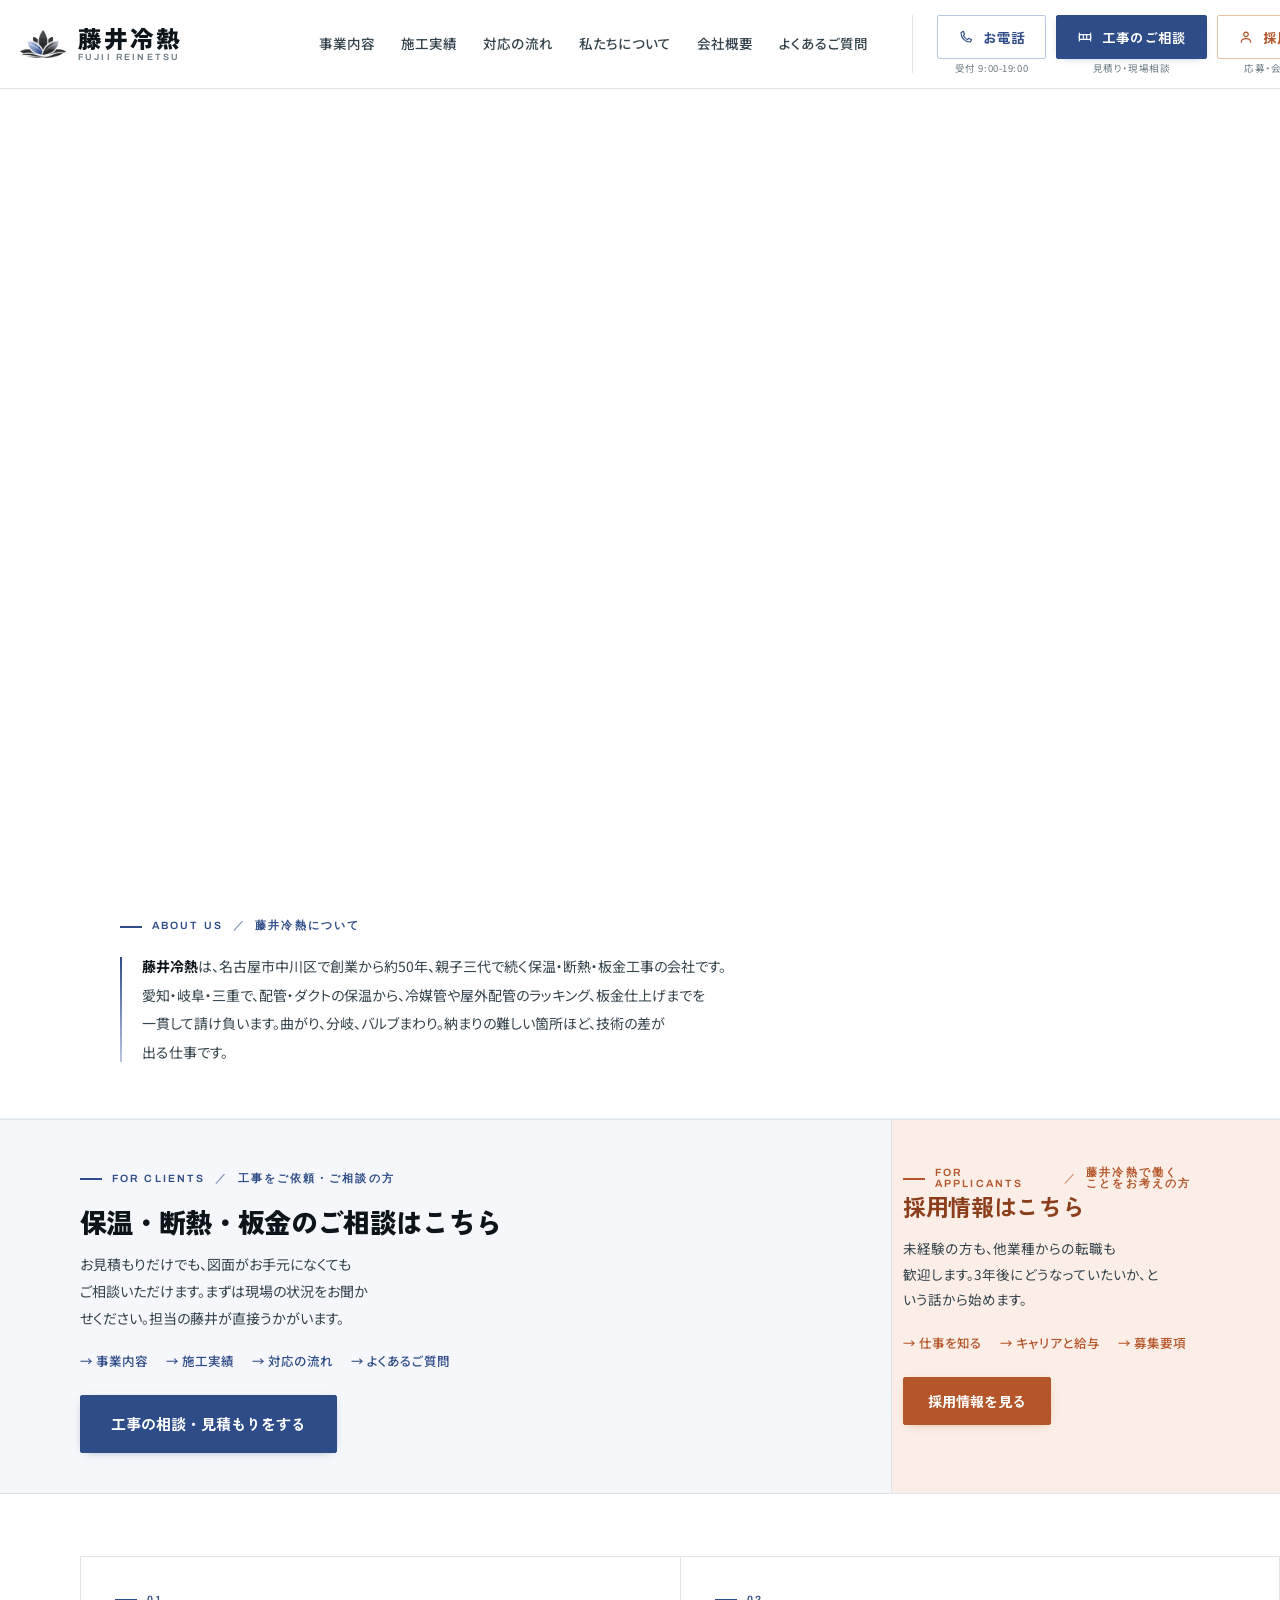
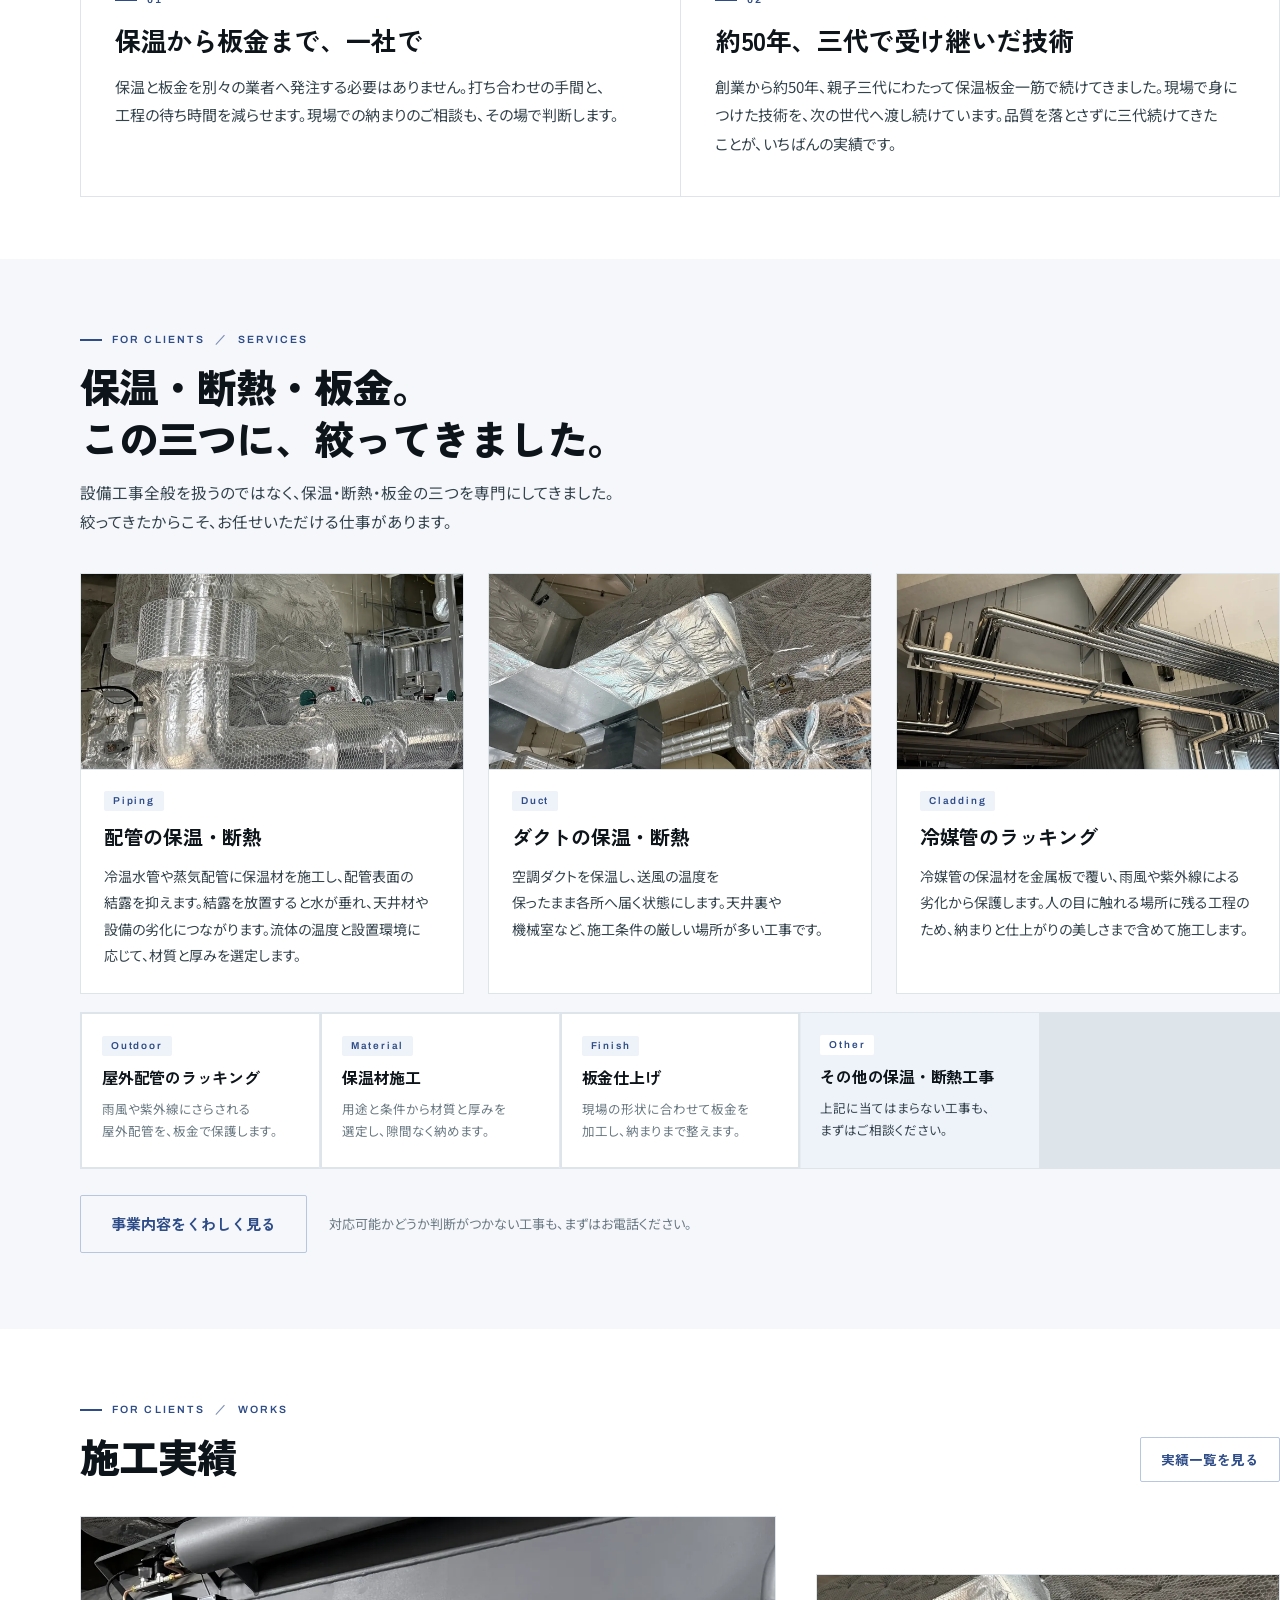
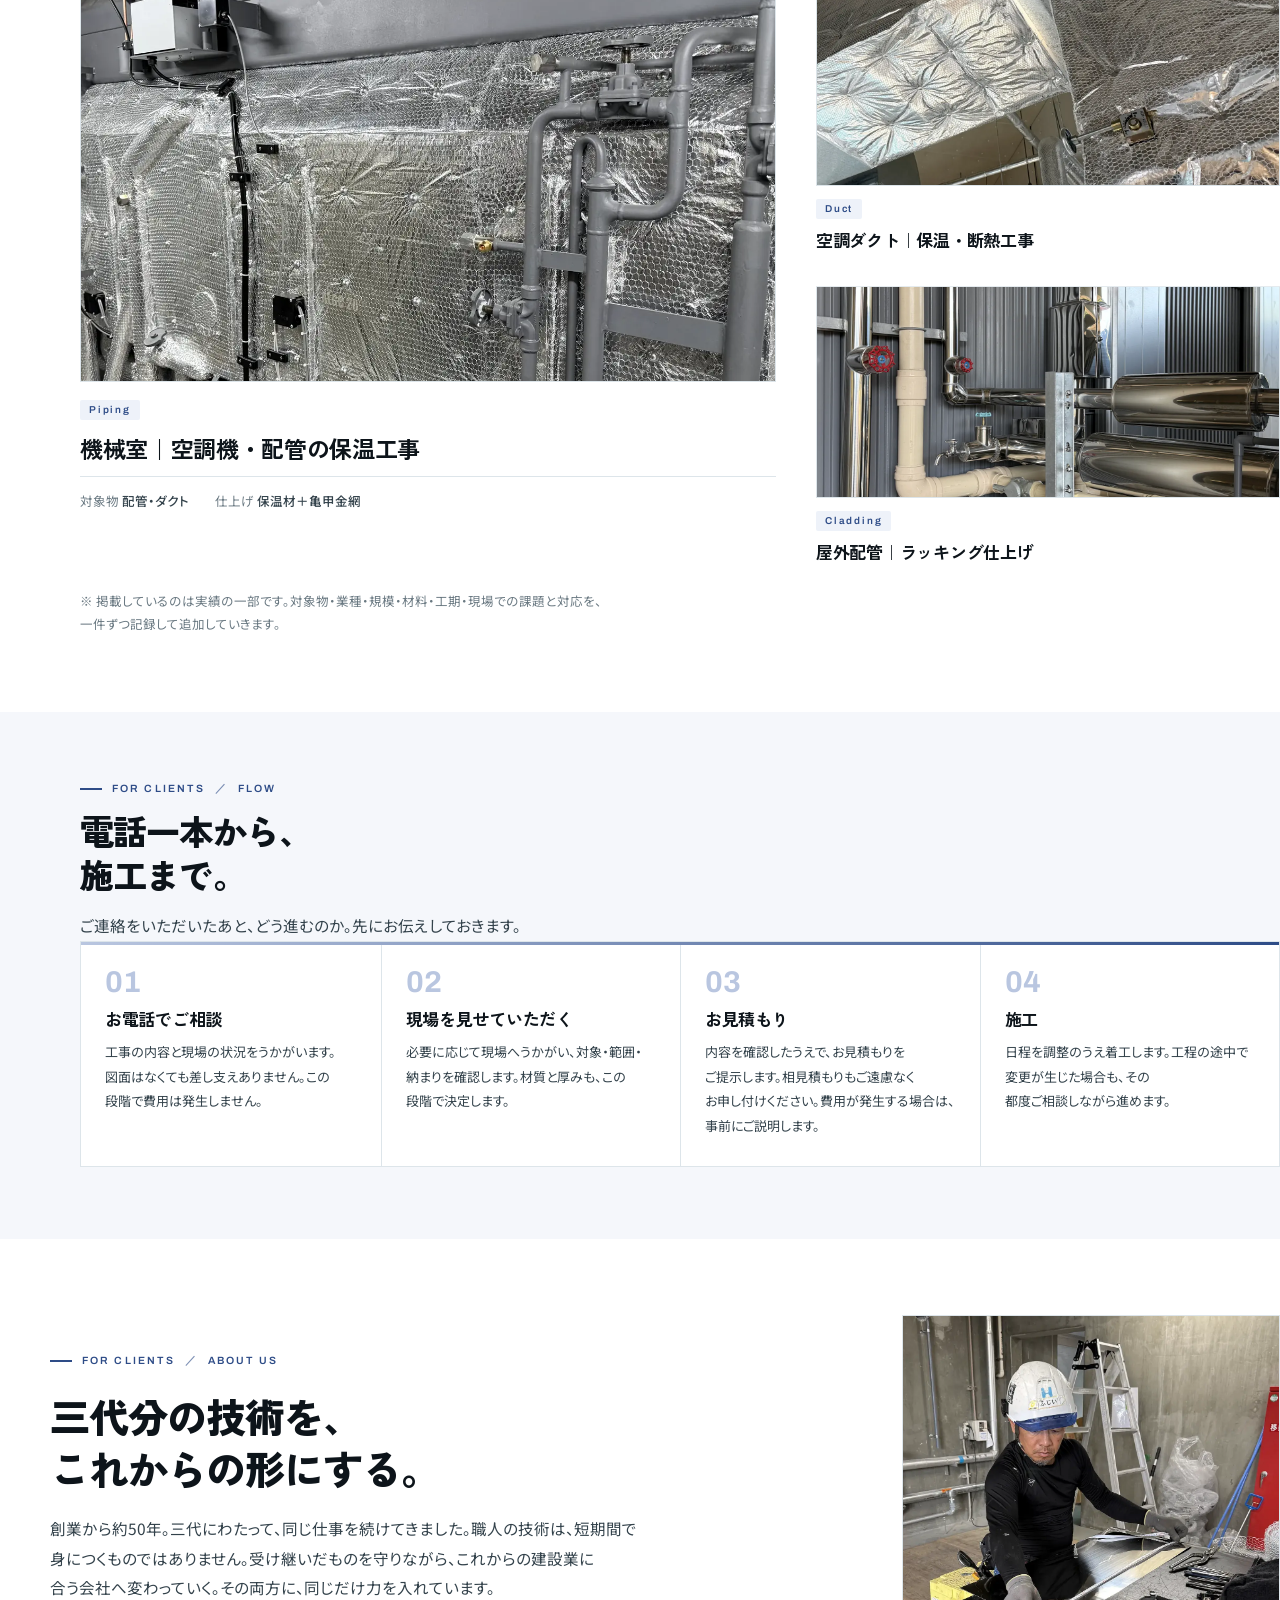
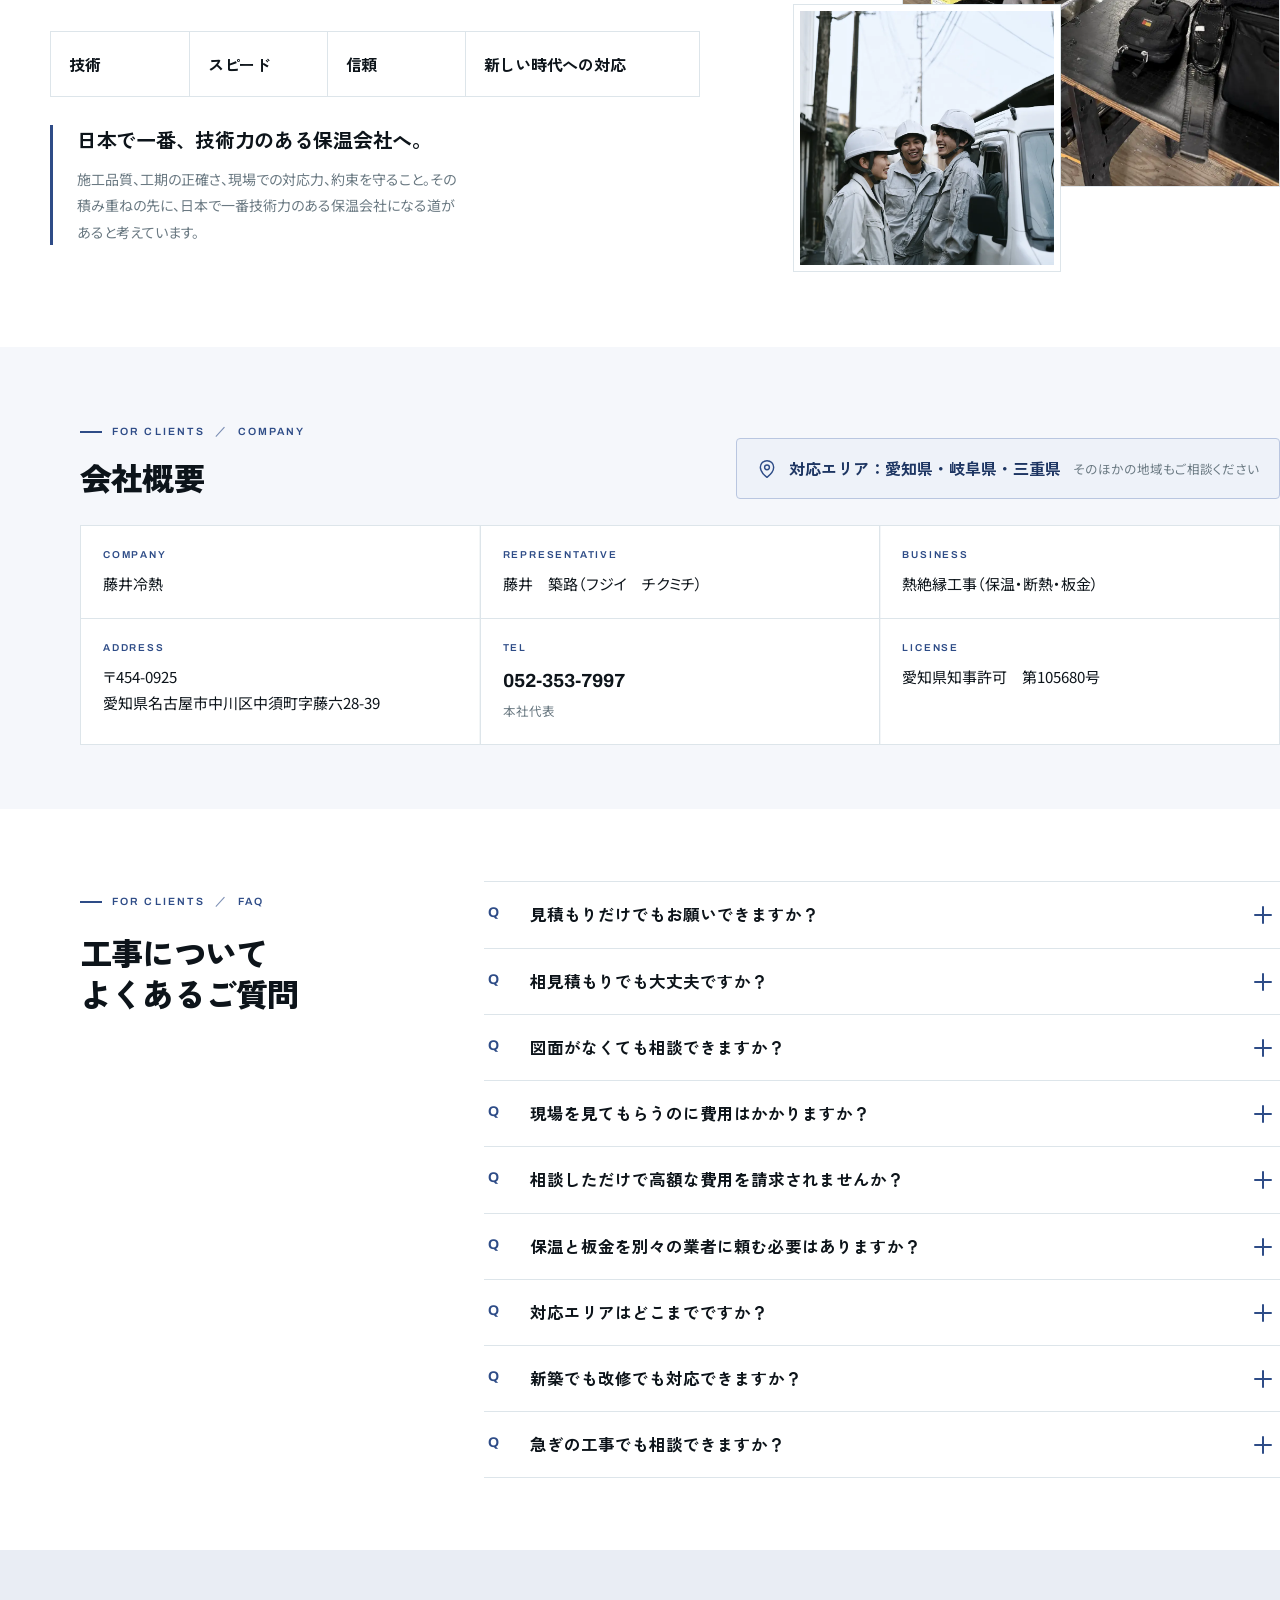
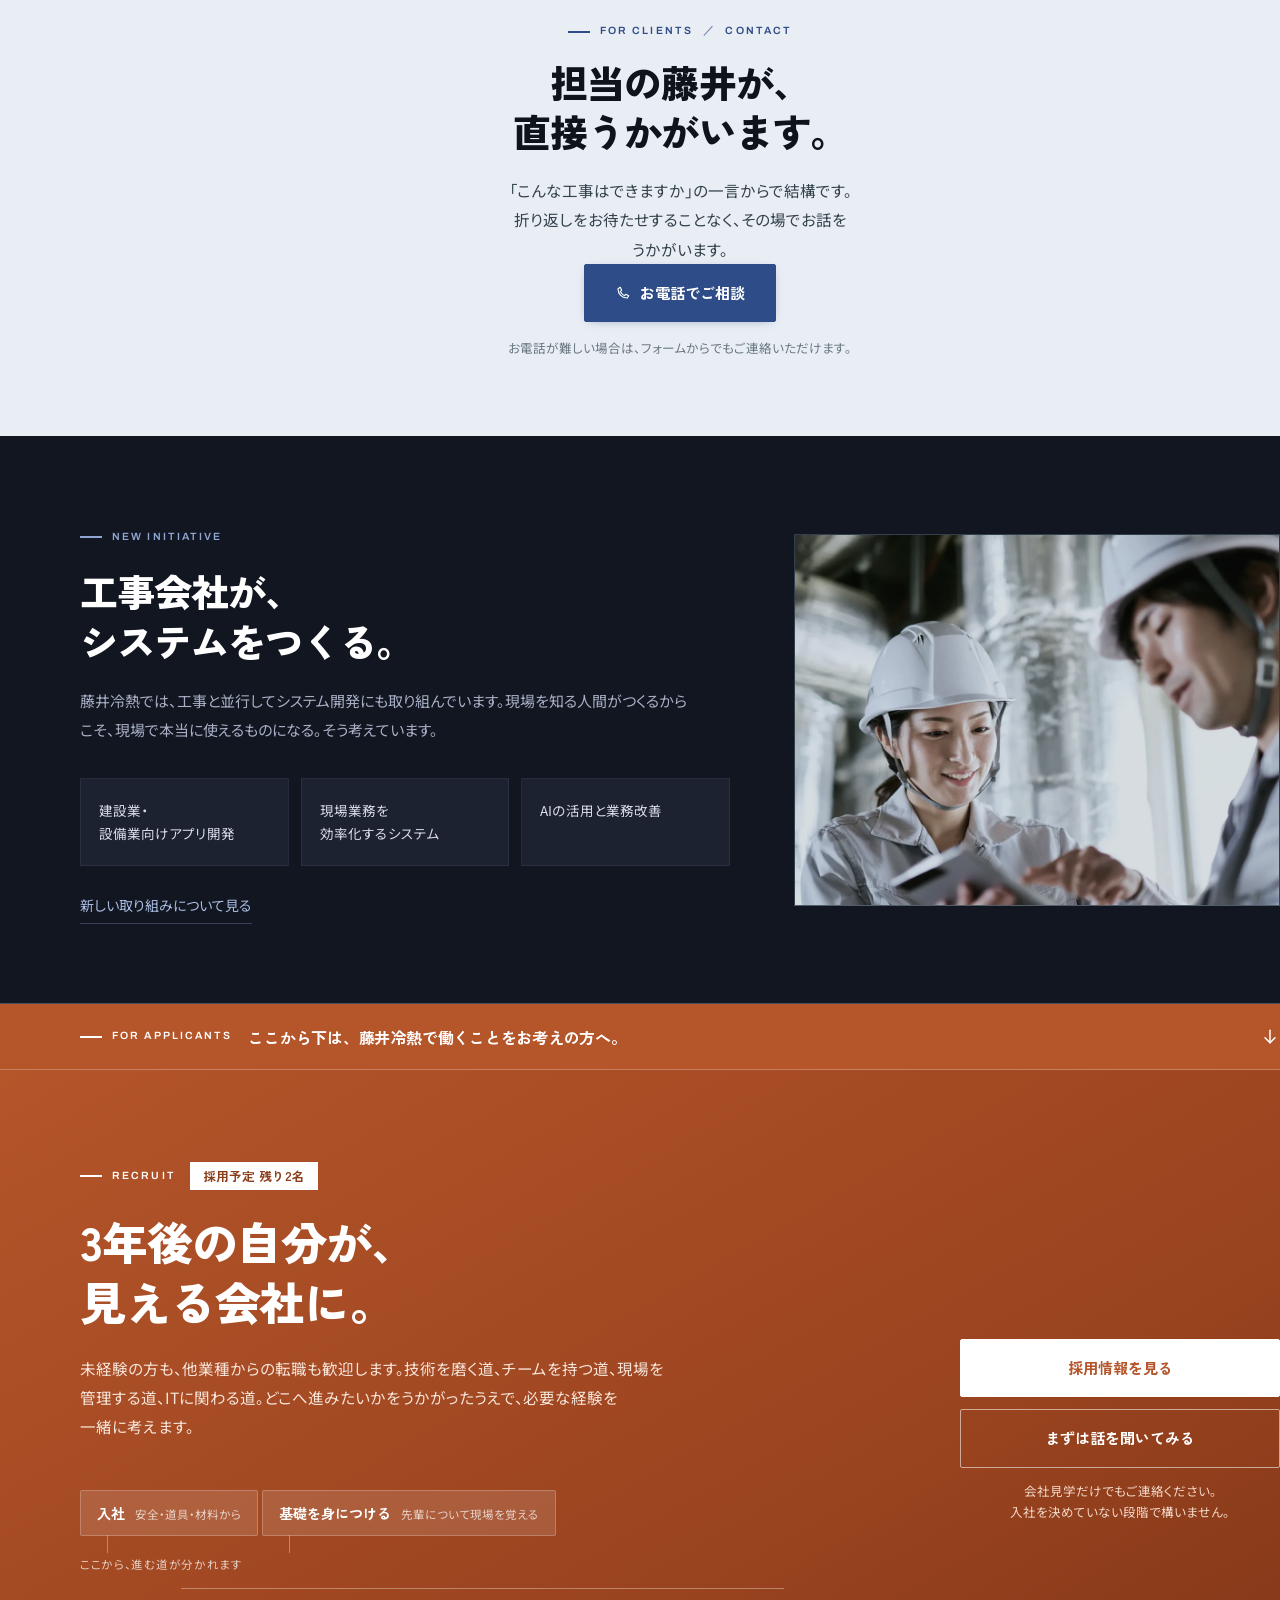
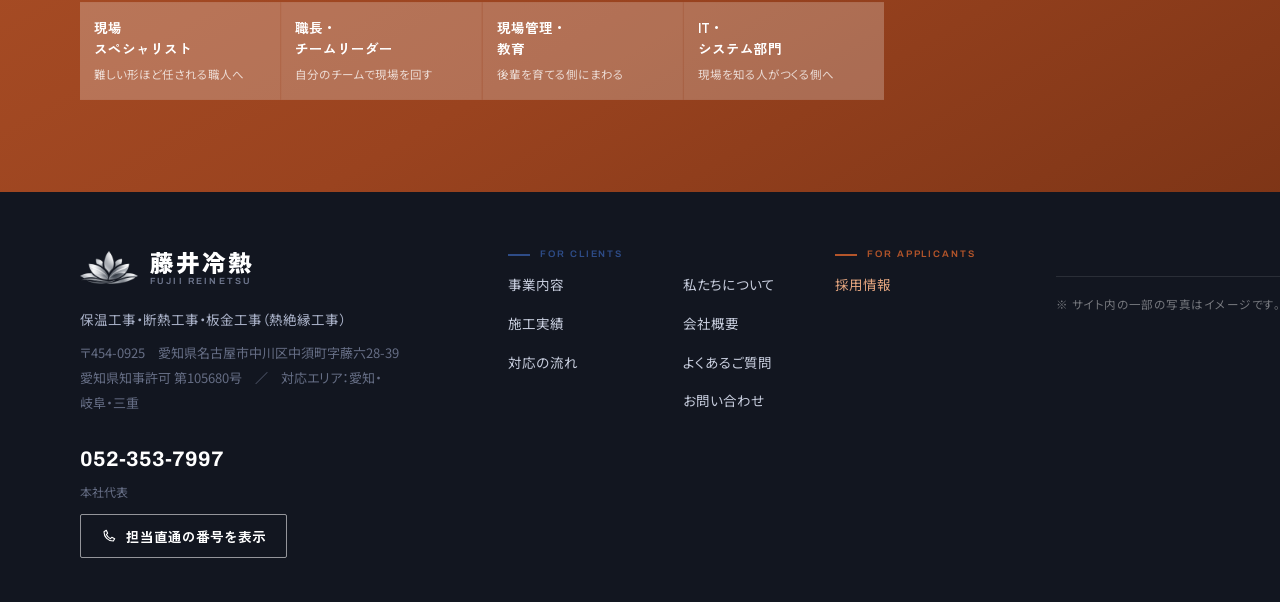
==== commit 51076adf: "採用トップ：流れる帯でヒーローを挟む 上段をヒーロー画像の上、下段を下に置いて額縁にする。 向きが逆なので、挟むと動きの対比が効く。  上は82pxの細いリボンにした。同じ厚みで2本挟むと ヒーロー画" ====
--- a/index.html
+++ b/index.html
@@ -13,7 +13,7 @@
 <script src="js/nav.js?v=53702c8f" defer></script>
 <link rel="icon" href="img/favicon.png" type="image/png">
 <link rel="stylesheet" href="css/reset.css?v=e600d7dc">
-<link rel="stylesheet" href="css/style.css?v=deeffb14">
+<link rel="stylesheet" href="css/style.css?v=f41e7d9a">
 
 	<link rel="canonical" href="https://fujiiren1996.github.io/fujii-reinetsu/">
 	<meta property="og:type" content="website">
@@ -107,7 +107,7 @@
 <main>
 
 <section class="p-hero">
-	<img class="p-hero__art" src="img/photos/hero-top.webp" width="1672" height="941" alt="東海3県の保温・断熱工事は藤井冷熱へ。約50年続く、保温板金の会社です。確かな技術／高い対応力／地域密着" fetchpriority="high" decoding="async">
+	<picture><source media="(max-width: 768px)" srcset="img/photos/hero-top-sp.webp" width="1254" height="1254"><img class="p-hero__art" src="img/photos/hero-top.webp" width="1672" height="941" alt="東海3県の保温・断熱工事は藤井冷熱へ。約50年続く、保温板金の会社です。確かな技術／高い対応力／地域密着" fetchpriority="high" decoding="async"></picture>
 	<div class="p-hero__txt">
 		<p>Insulation ／ Cladding ／ Sheet metal</p>
 		<h1>東海3県の保温・断熱工事は藤井冷熱へ。</h1>
@@ -117,10 +117,8 @@
 	</div>
 	<a class="p-hero__hit p-hero__hit--a" href="#contact"><span>お問い合わせ</span></a>
 	<a class="p-hero__hit p-hero__hit--b" href="recruit.html"><span>採用情報を見る</span></a>
-	<div class="p-hero__sp">
-		<a class="c-btn c-btn--blue c-btn--hero" href="#contact"><svg class="c-btn__ic"><use href="#i-msg"/></svg><span>お問い合わせ</span><svg class="c-btn__ic c-btn__ic--go"><use href="#i-arrow"/></svg></a>
-		<a class="c-btn c-btn--oblue c-btn--hero" href="recruit.html"><svg class="c-btn__ic"><use href="#i-user"/></svg><span>採用情報を見る</span><svg class="c-btn__ic c-btn__ic--go"><use href="#i-arrow"/></svg></a>
-	</div>
+	<a class="p-hero__hit p-hero__hit--sa" href="#contact"><span>お問い合わせ</span></a>
+	<a class="p-hero__hit p-hero__hit--sb" href="recruit.html"><span>採用情報を見る</span></a>
 </section>
 
 <section class="p-intro">
--- a/css/style.css
+++ b/css/style.css
@@ -6997,8 +6997,21 @@
 .p-hero__hit--a { left: 5.2%; width: 17.6%; }
 .p-hero__hit--b { left: 24.2%; width: 18.0%; }
 
-/* スマホ用のボタン。PCでは画像の中のボタンを使うので出さない */
-.p-hero__sp { display: none; }
+/* スマホ用の画像は縦横比も配置も別物なので、当たり判定も別に持つ */
+.p-hero__hit--sa,
+.p-hero__hit--sb { display: none; }
+
+/* 押した瞬間に沈む。画像の中のボタンなので、
+   上に薄い墨を重ねて「押した」ことを返す。 */
+.p-hero__hit {
+	transition: background-color .16s var(--e-out), transform .16s var(--e-out);
+}
+
+.p-hero__hit:active {
+	background: rgba(13, 20, 26, .16);
+	transform: scale(.985);
+	transition-duration: .06s;
+}
 
 .p-hero__hit:focus-visible {
 	outline: 2px solid var(--blue);
@@ -7059,11 +7072,133 @@
    -------------------------------------------------------------------------- */
 @media screen and (max-width: 768px) {
 
-	/* 画像の中のボタンは390px幅で高さ14px。指では押せないので、
-	   当たり判定は切って、画像の下に本物のボタンを出す。 */
-	.p-hero__hit { display: none; }
-	.p-hero__sp { display: flex; flex-direction: column; gap: 10px; padding: 18px 20px 4px; }
+	/* スマホは正方形の専用画像に差し替わる。縦横比と
+	   ボタンの位置が変わるので、当たり判定も入れ替える。 */
+	.p-hero { aspect-ratio: 1 / 1; }
+	.p-hero__hit--a,
+	.p-hero__hit--b { display: none; }
+
+	.p-hero__hit--sa,
+	.p-hero__hit--sb {
+		display: block;
+		left: 3.7%;
+		width: 44.5%;
+		border-radius: 4px;
+	}
+
+	/* 画像の中のボタンは375px幅で高さ28px。指の基準（44px）に届かないので、
+	   見た目はそのままに、当たり判定だけ上下へ広げて隙間を埋める。 */
+	.p-hero__hit--sa { top: 75.4%; height: 11.9%; }
+	.p-hero__hit--sb { top: 87.3%; height: 11.7%; }
 
 	.p-intro__inner { padding: 28px 20px 30px; }
 	.p-intro__lead { font-size: 14px; line-height: 1.95; padding-left: 16px; margin-top: 12px; }
 }
+
+/* ==========================================================================
+   50. 採用トップのヒーロー
+   ------------------------------------------------------------------------
+   見出しはデザイン画の中にあるので、画像を1枚敷くだけにする。
+   箱を画像と同じ縦横比に固定してあるため、どの幅でも欠けない。
+   PCとスマホで縦横比が違うので、picture で出し分ける。
+
+   画像に描かれた見出しは、同じ文言を h1 として残してある
+   （目には出さないが、Googleと読み上げソフトは読む）。
+   本文とボタンは、画像の下から始める。
+   ========================================================================== */
+.p-rhero {
+	position: relative;
+	aspect-ratio: 1916 / 821;
+	background: var(--wd);
+	padding: 0;
+	overflow: hidden;
+}
+
+.p-rhero__art {
+	display: block;
+	width: 100%;
+	height: 100%;
+	object-fit: fill;
+}
+
+.p-rhero__txt {
+	position: absolute;
+	width: 1px;
+	height: 1px;
+	margin: -1px;
+	overflow: hidden;
+	clip-path: inset(50%);
+	white-space: nowrap;
+}
+
+/* 画像の下の帯。本文とボタン */
+.p-rlead {
+	background: linear-gradient(180deg, var(--cop-l) 0%, var(--w) 78%);
+	border-bottom: 1px solid var(--line);
+}
+
+.p-rlead__inner {
+	padding-block: 44px 52px;
+	display: flex;
+	flex-direction: column;
+	align-items: flex-start;
+	gap: 20px;
+}
+
+.p-rlead__lead {
+	max-width: 40em;
+	font-size: 16px;
+	line-height: 2;
+	color: var(--ink-2);
+}
+
+.p-rlead__lead b { font-weight: 700; color: var(--ink); }
+
+.p-rlead__note {
+	max-width: 44em;
+	font-size: 13px;
+	line-height: 1.9;
+	color: var(--mut);
+}
+
+@media screen and (max-width: 768px) {
+	.p-rhero { aspect-ratio: 1 / 1; }
+
+	.p-rlead__inner {
+		padding: 24px 20px 32px;
+		gap: 16px;
+	}
+
+	.p-rlead__lead { font-size: 14.5px; line-height: 1.95; }
+	.p-rlead__note { font-size: 12px; }
+	.p-rhero__cta { display: flex; flex-direction: column; width: 100%; gap: 10px; }
+}
+
+/* 採用トップ：横に流れる写真の帯。
+   ヒーロー画像の直下に、区切りのアクセントとして置く。
+   スマホだけ。PCは画像そのものが横長なので要らない。 */
+.p-rband { display: none; }
+
+@media screen and (max-width: 768px) {
+	.p-rband {
+		display: block;
+		background: var(--cop-l);
+	}
+
+	/* 上は細いリボン。同じ厚みで2本挟むと、ヒーロー画像が
+	   240px下がって最初の一目に主役が入らなくなる。 */
+	.p-rband--top {
+		padding-block: 8px;
+		background: linear-gradient(180deg, var(--w), var(--cop-l));
+	}
+
+	.p-rband--top .p-mflow__i {
+		width: 82px;
+		height: 82px;
+	}
+
+	.p-rband--btm {
+		padding-block: 10px 12px;
+		background: linear-gradient(180deg, var(--cop-l), var(--cop-l));
+	}
+}
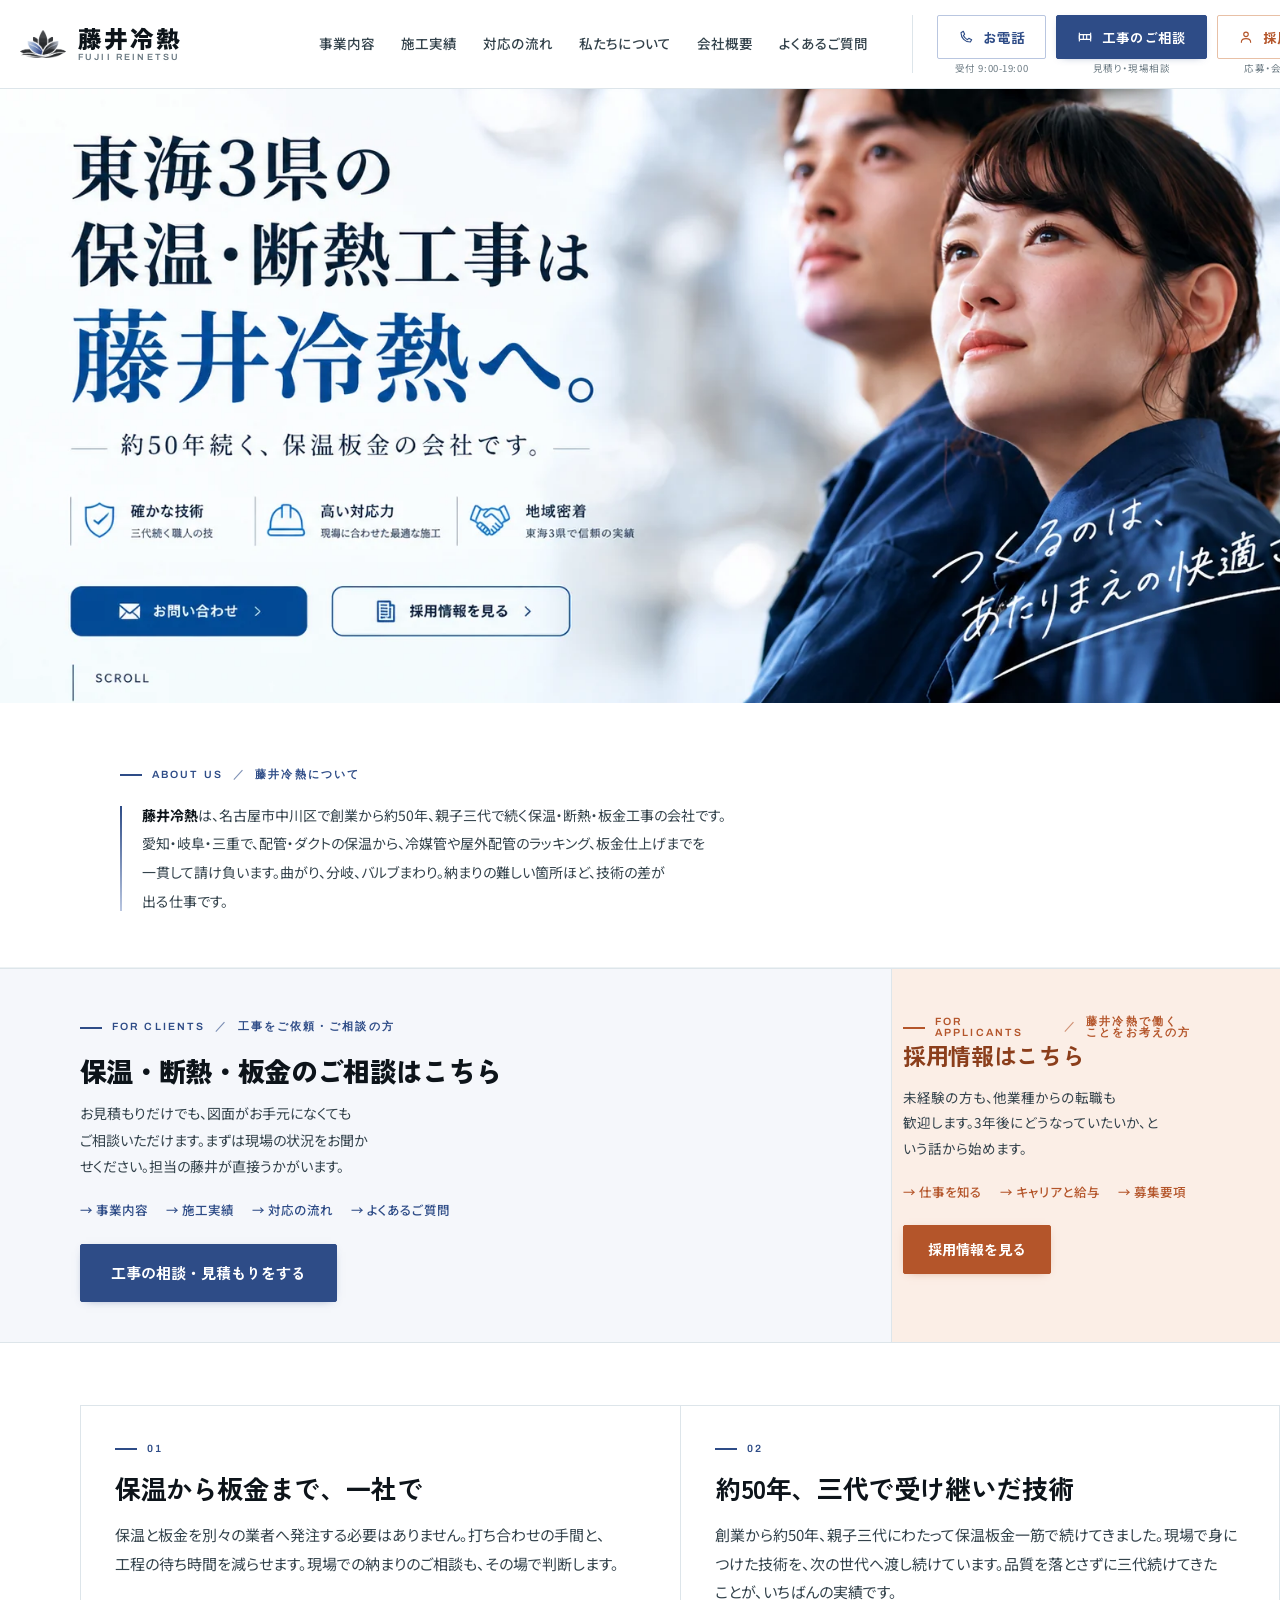
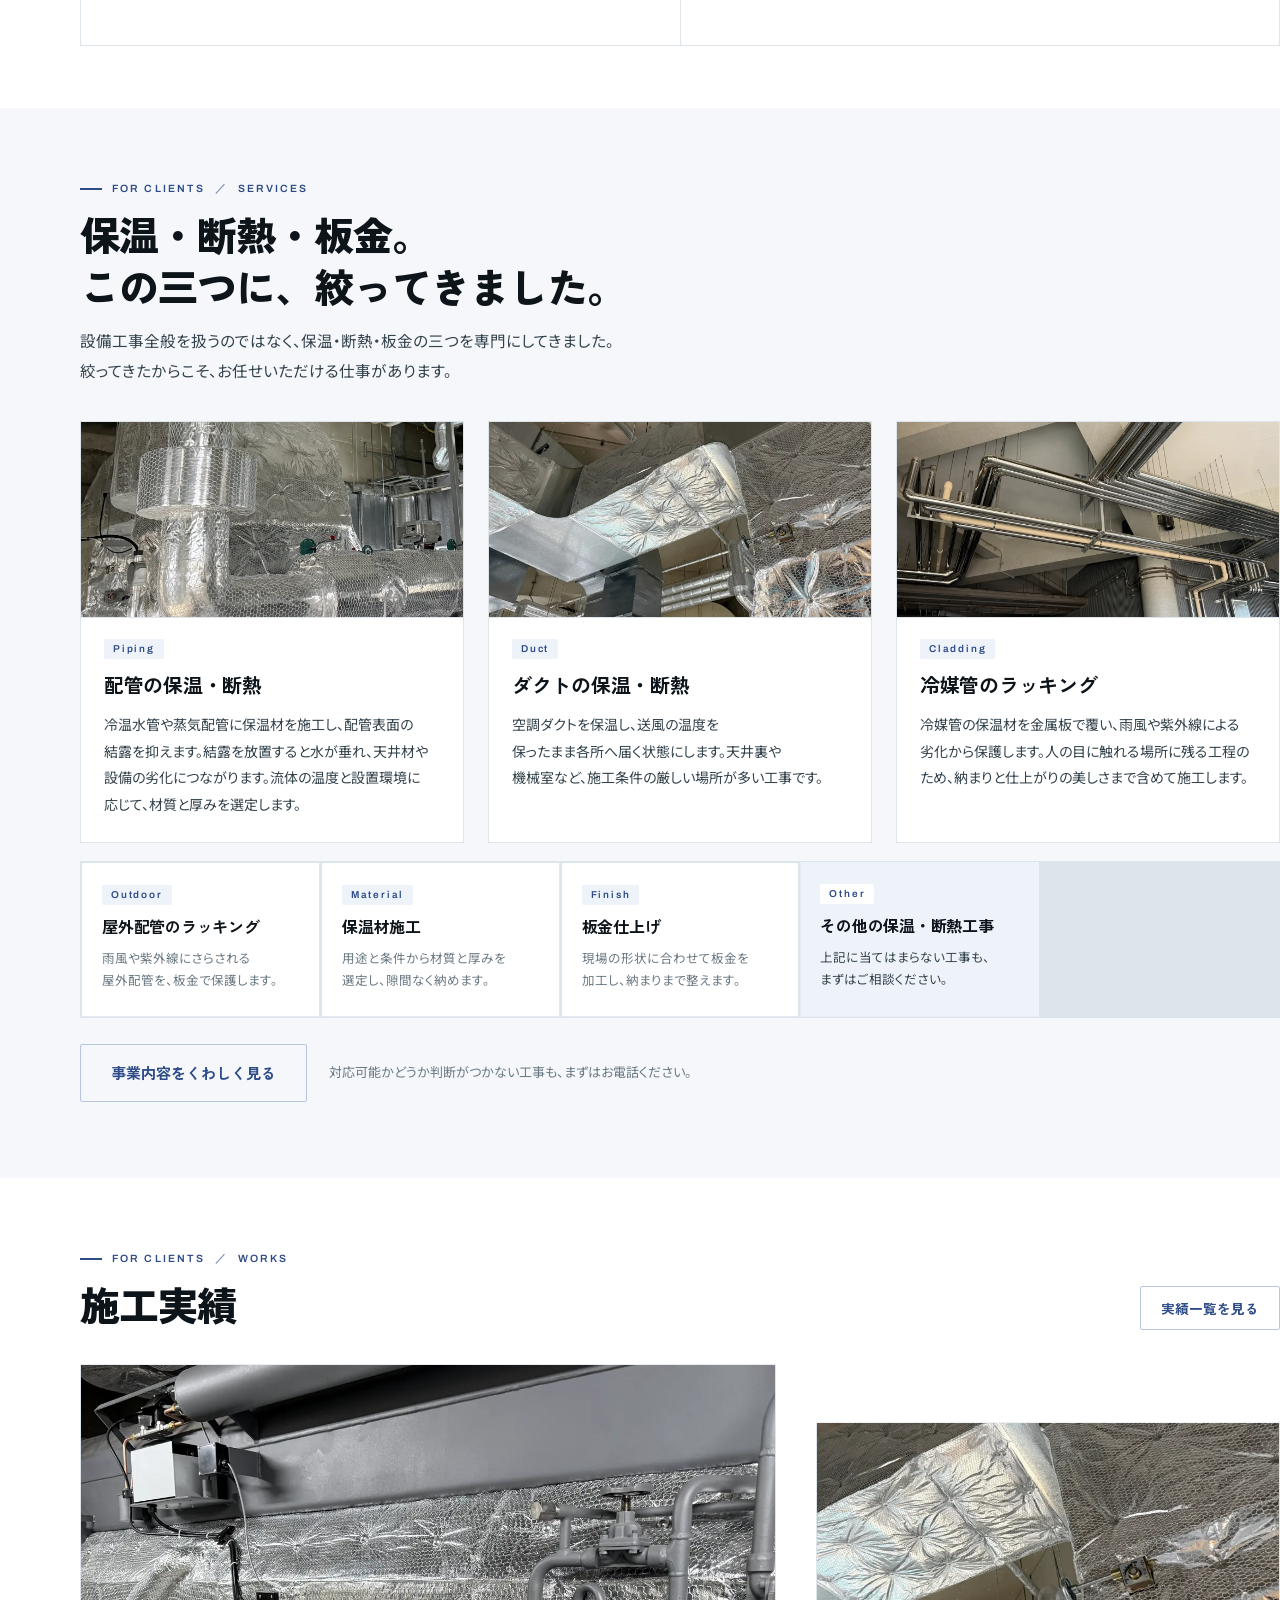
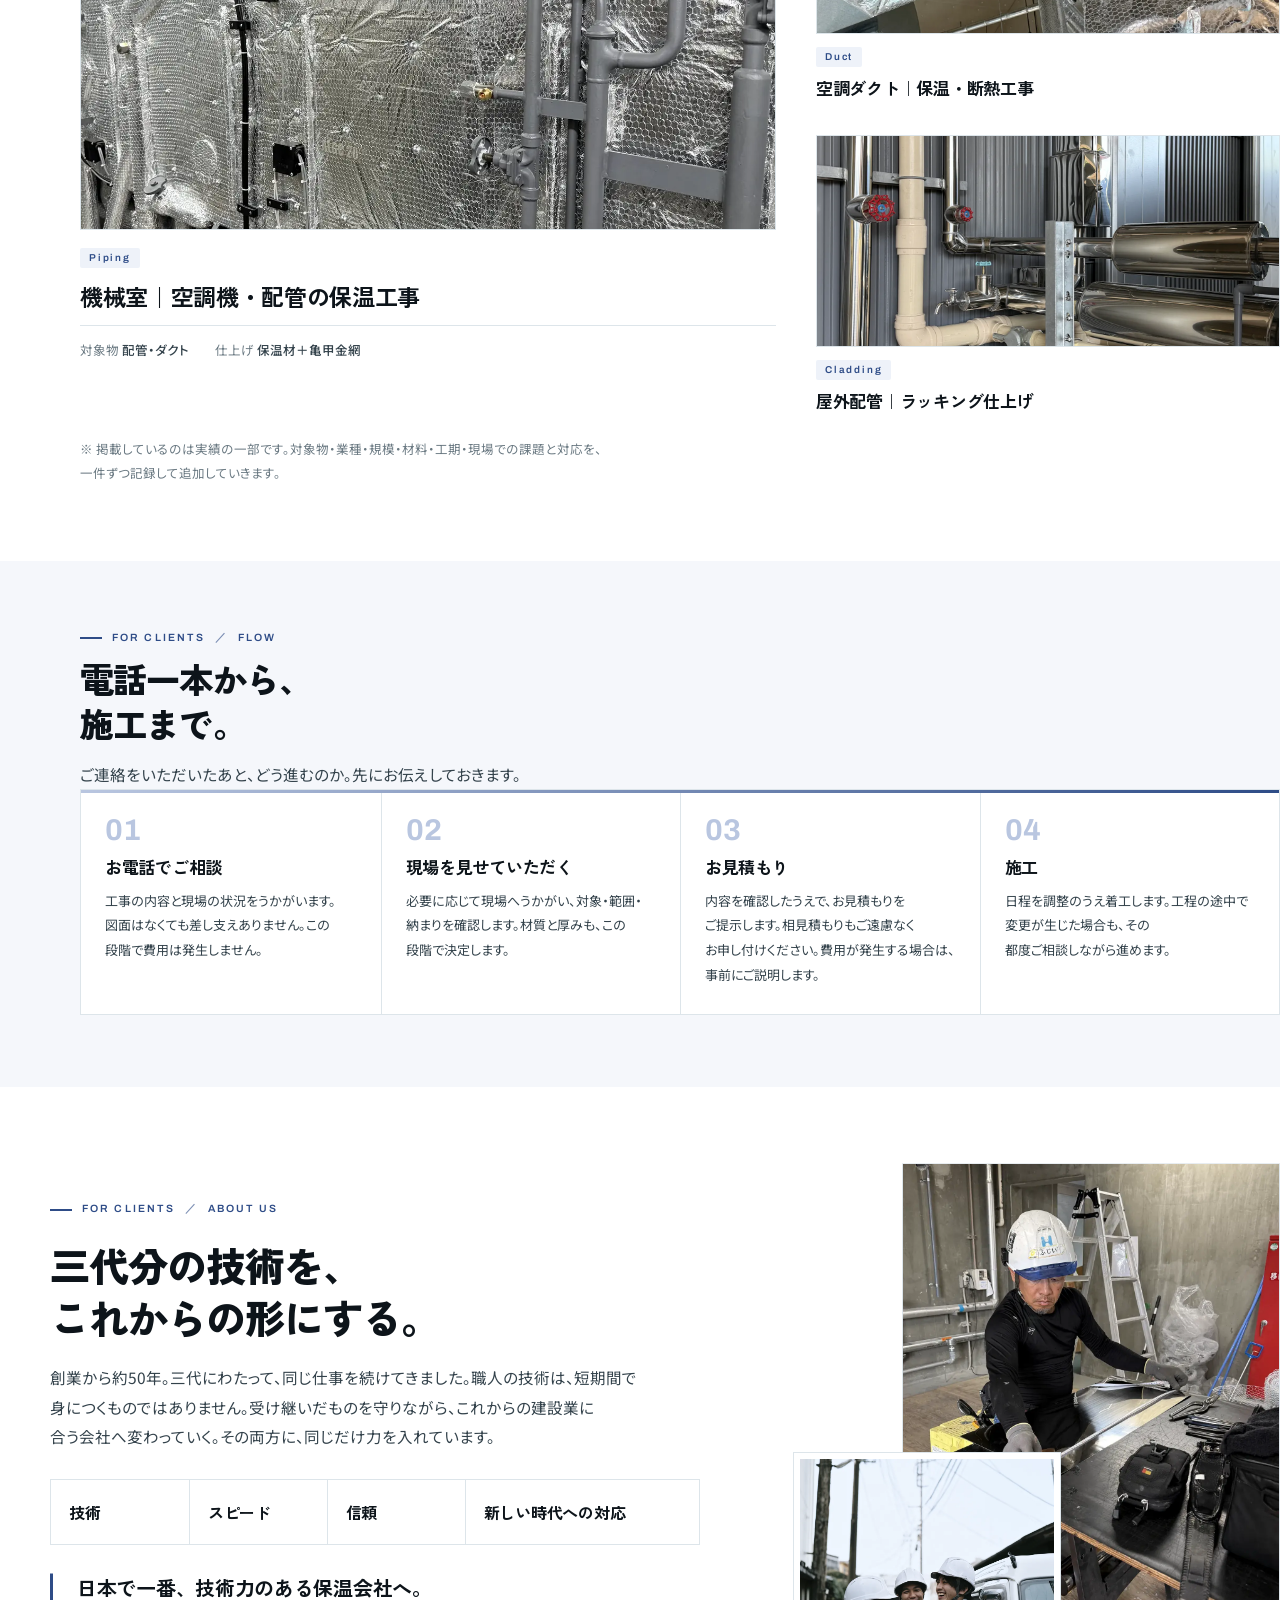
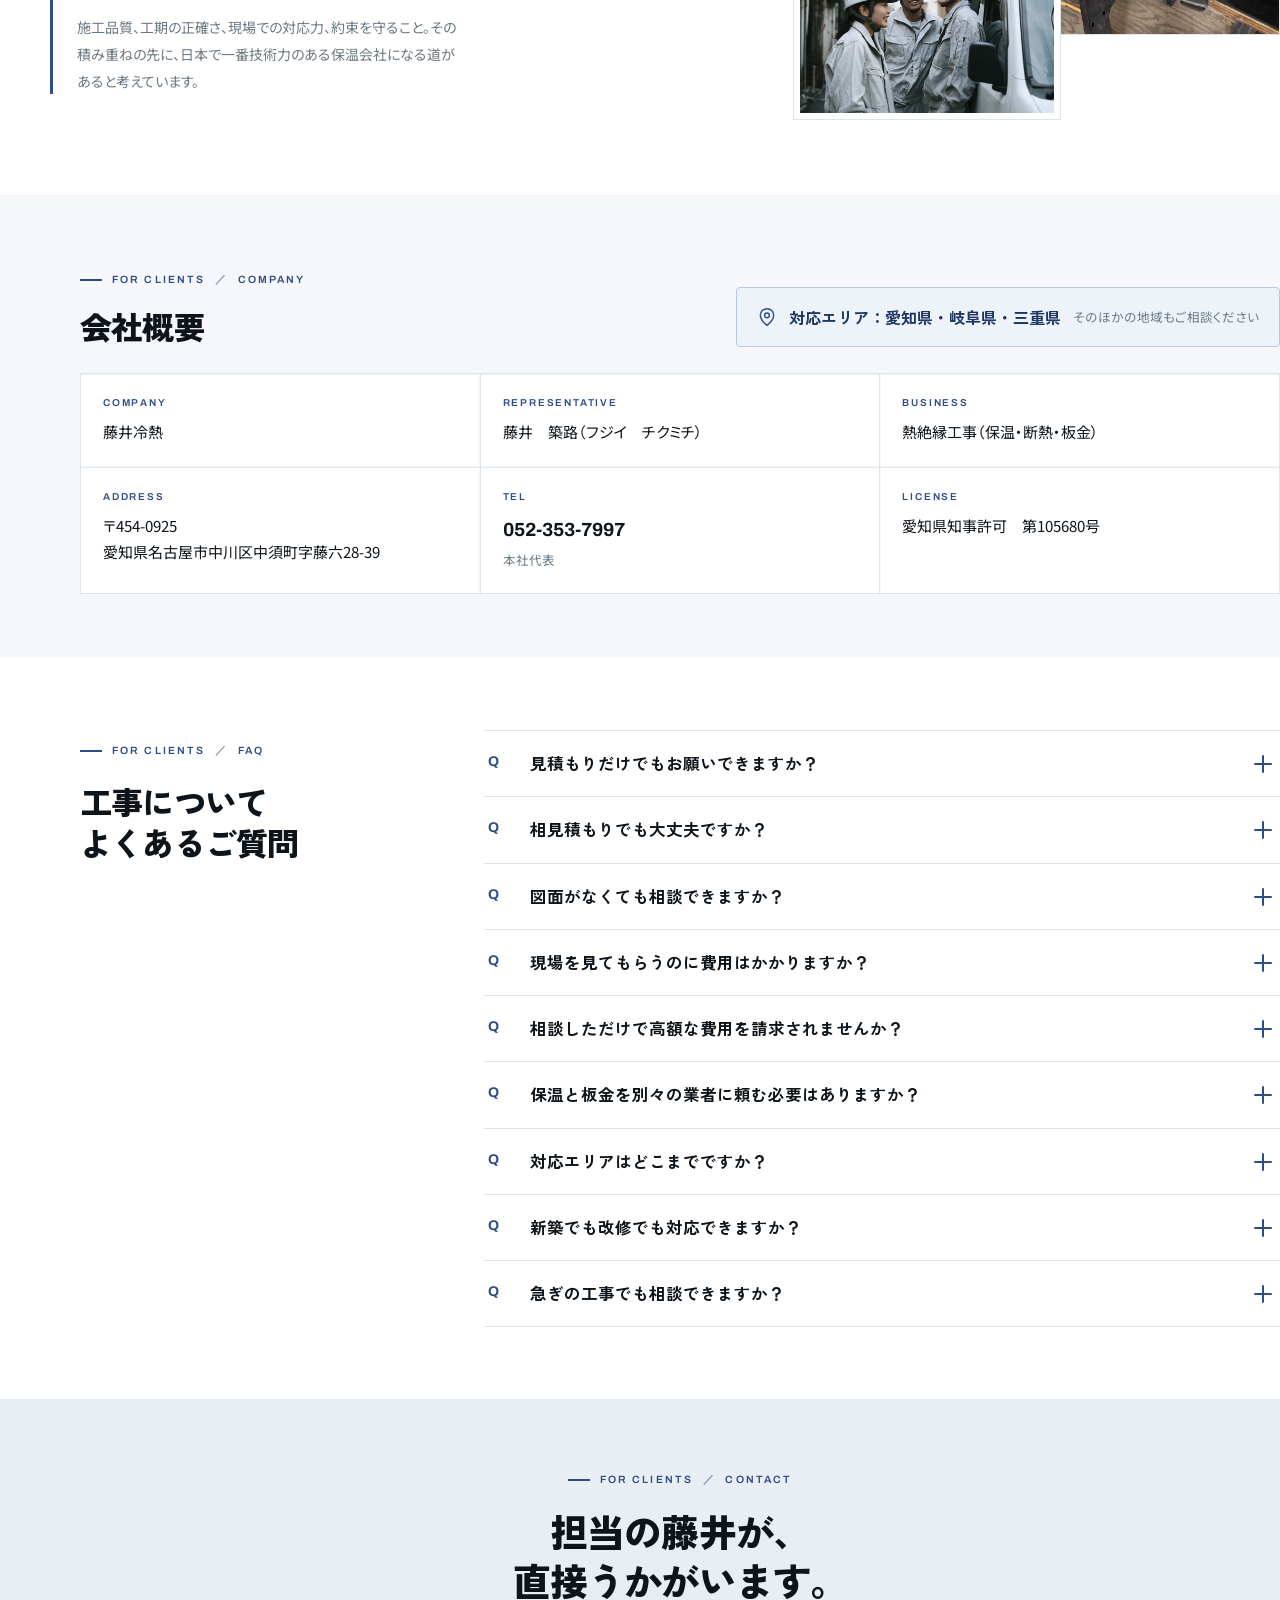
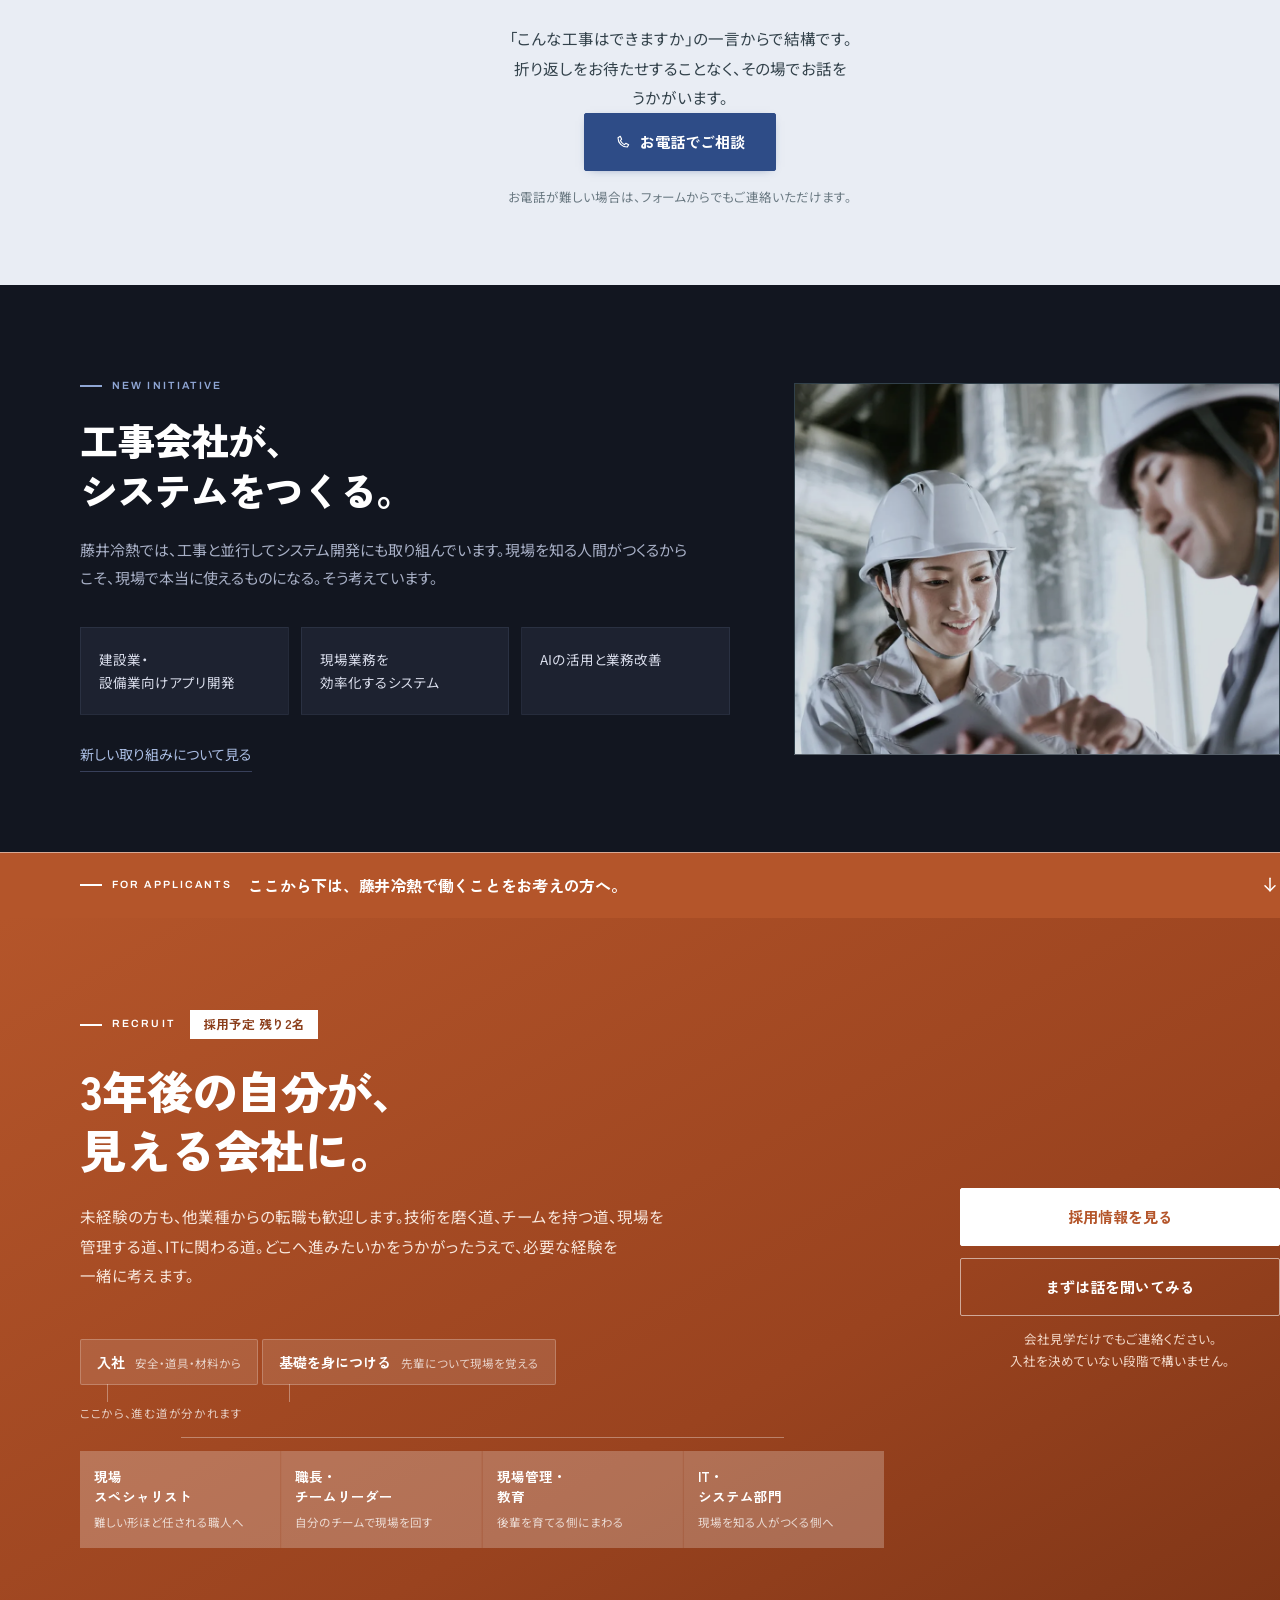
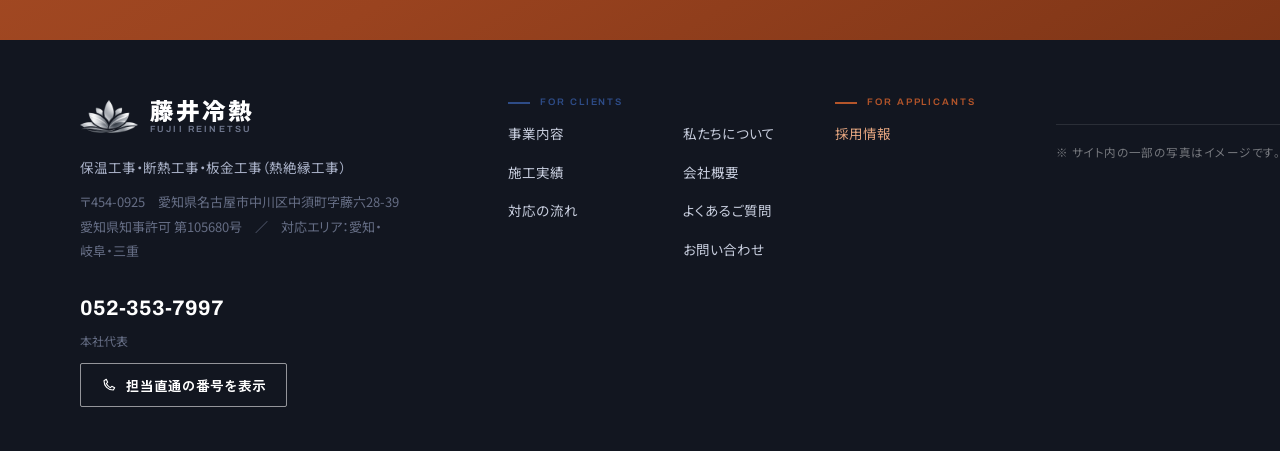
==== commit c9b9688d: "PCのヒーローが画面を埋め尽くすのを解消 原因は画像の縦横比。1672x941（16:9）を横幅いっぱいに敷くと 1440px幅で高さ810px、ヘッダー89pxと合わせて899px。 1440x90" ====
--- a/index.html
+++ b/index.html
@@ -13,7 +13,7 @@
 <script src="js/nav.js?v=53702c8f" defer></script>
 <link rel="icon" href="img/favicon.png" type="image/png">
 <link rel="stylesheet" href="css/reset.css?v=e600d7dc">
-<link rel="stylesheet" href="css/style.css?v=f41e7d9a">
+<link rel="stylesheet" href="css/style.css?v=2b823f61">
 
 	<link rel="canonical" href="https://fujiiren1996.github.io/fujii-reinetsu/">
 	<meta property="og:type" content="website">
--- a/css/style.css
+++ b/css/style.css
@@ -6954,15 +6954,21 @@
    ========================================================================== */
 .p-hero {
 	position: relative;
-	aspect-ratio: 1672 / 941;
+	/* 画像は 1672x941（16:9）。そのまま敷くと1440px幅で高さ810pxになり、
+	   ヘッダー89pxと合わせて画面がヒーローだけで埋まる。
+	   上端を14.6%切って 2.215:1 の帯にする。
+	   切った先にあるのは画像内のロゴ行で、サイトのヘッダーと重複していた。 */
+	aspect-ratio: 1672 / 755;
 	background: var(--w);
+	overflow: hidden;
 }
 
 .p-hero__art {
 	display: block;
 	width: 100%;
 	height: 100%;
-	object-fit: fill;
+	object-fit: cover;
+	object-position: 50% 74%;
 }
 
 /* 画像と同じ文言。目には出さないが、DOMには残す */
@@ -6979,10 +6985,12 @@
 }
 
 /* 画像に描かれたボタンの上に重ねる当たり判定 */
+/* 上端を切ったぶん、画像内のボタンの位置も繰り上がる。
+   1440pxで実測して 79.7〜87.5% に合わせた。 */
 .p-hero__hit {
 	position: absolute;
-	top: 79.6%;
-	height: 6.4%;
+	top: 79.7%;
+	height: 7.8%;
 	border-radius: 3px;
 }
 
@@ -7075,6 +7083,7 @@
 	/* スマホは正方形の専用画像に差し替わる。縦横比と
 	   ボタンの位置が変わるので、当たり判定も入れ替える。 */
 	.p-hero { aspect-ratio: 1 / 1; }
+	.p-hero__art { object-fit: fill; object-position: 50% 50%; }
 	.p-hero__hit--a,
 	.p-hero__hit--b { display: none; }
 
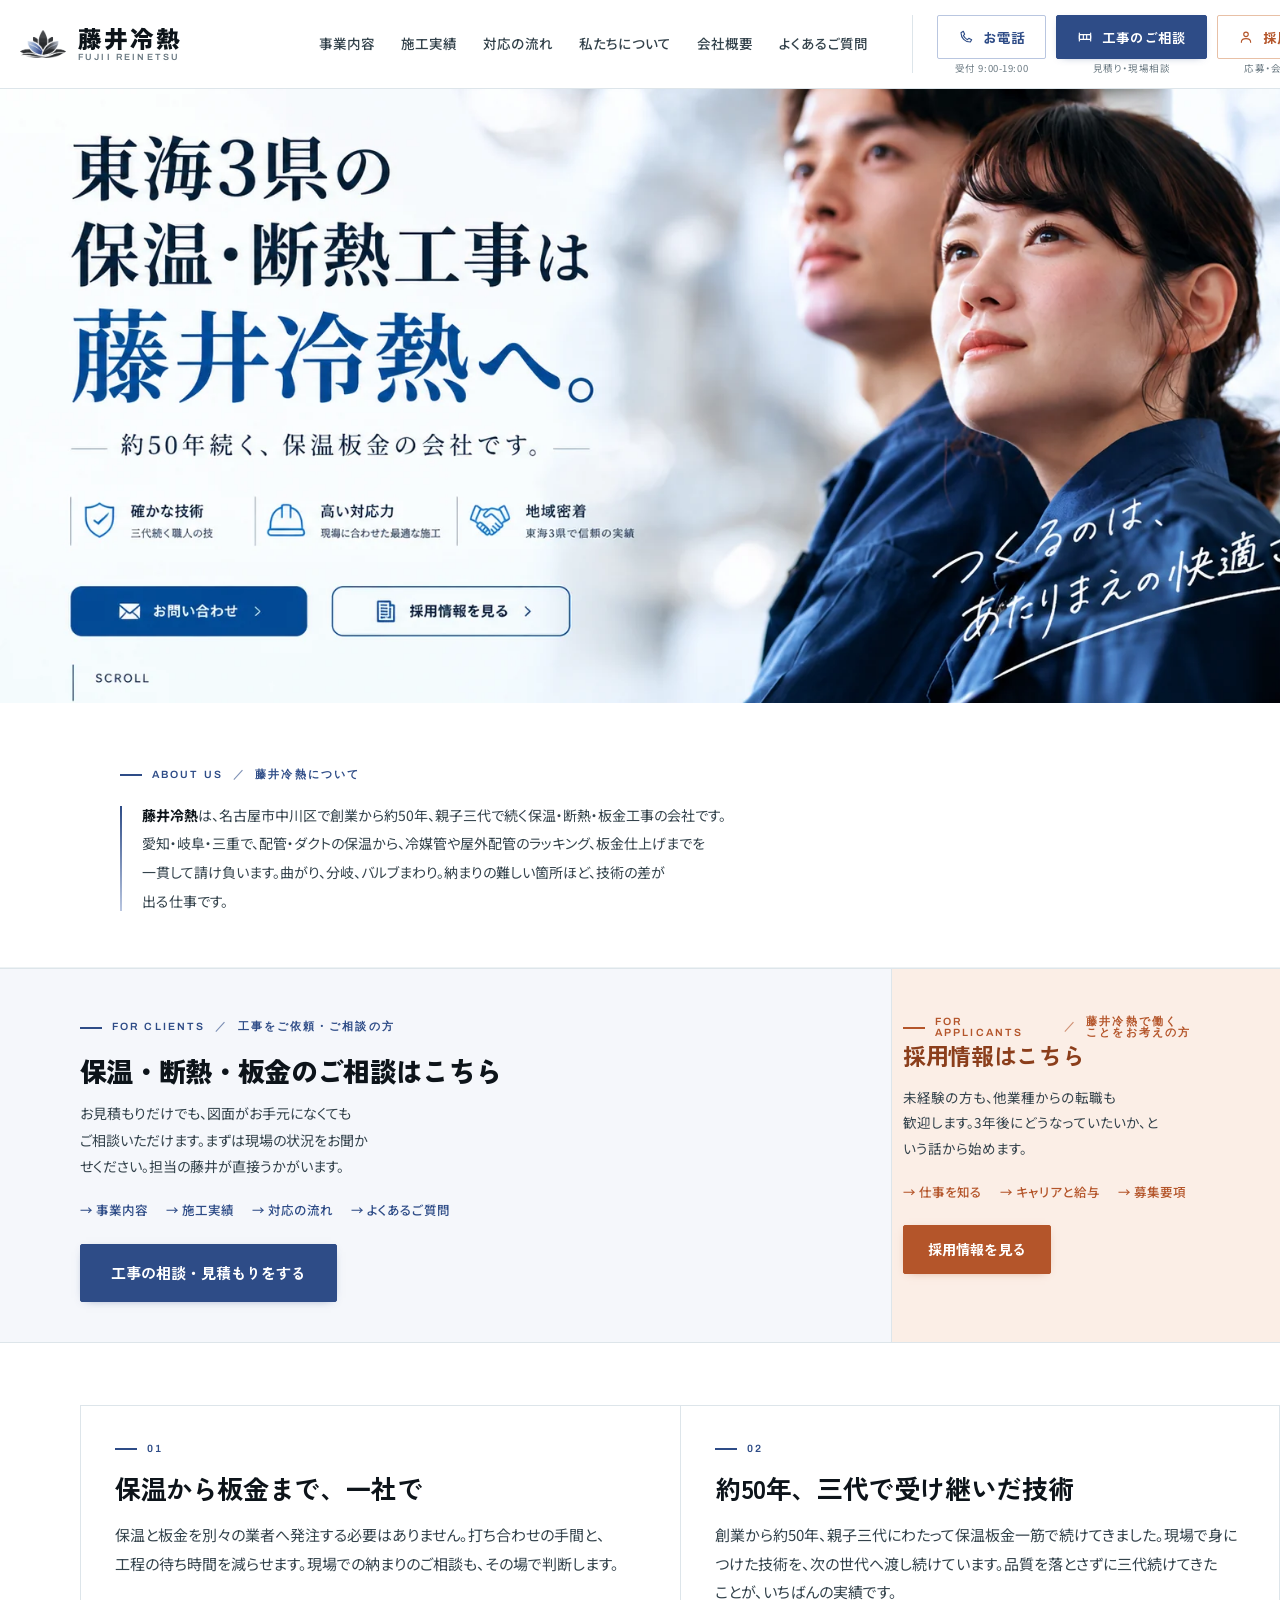
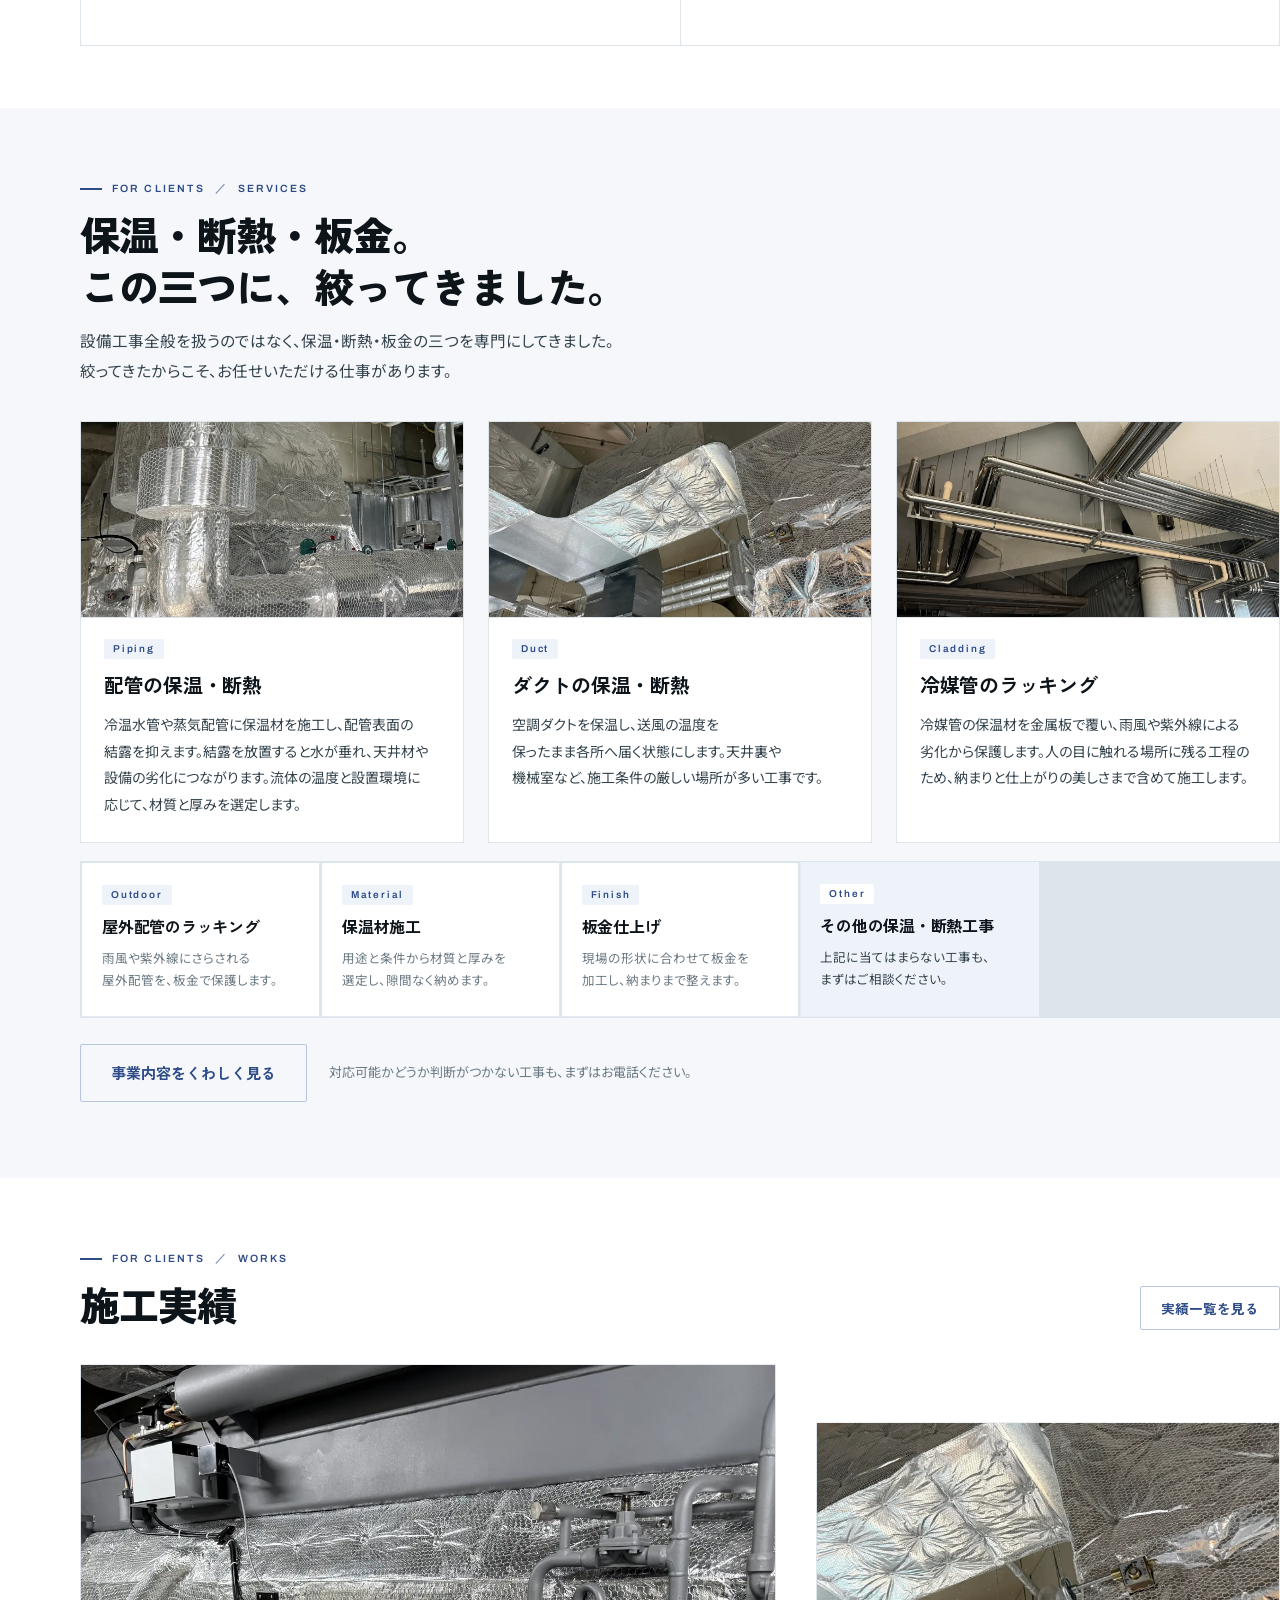
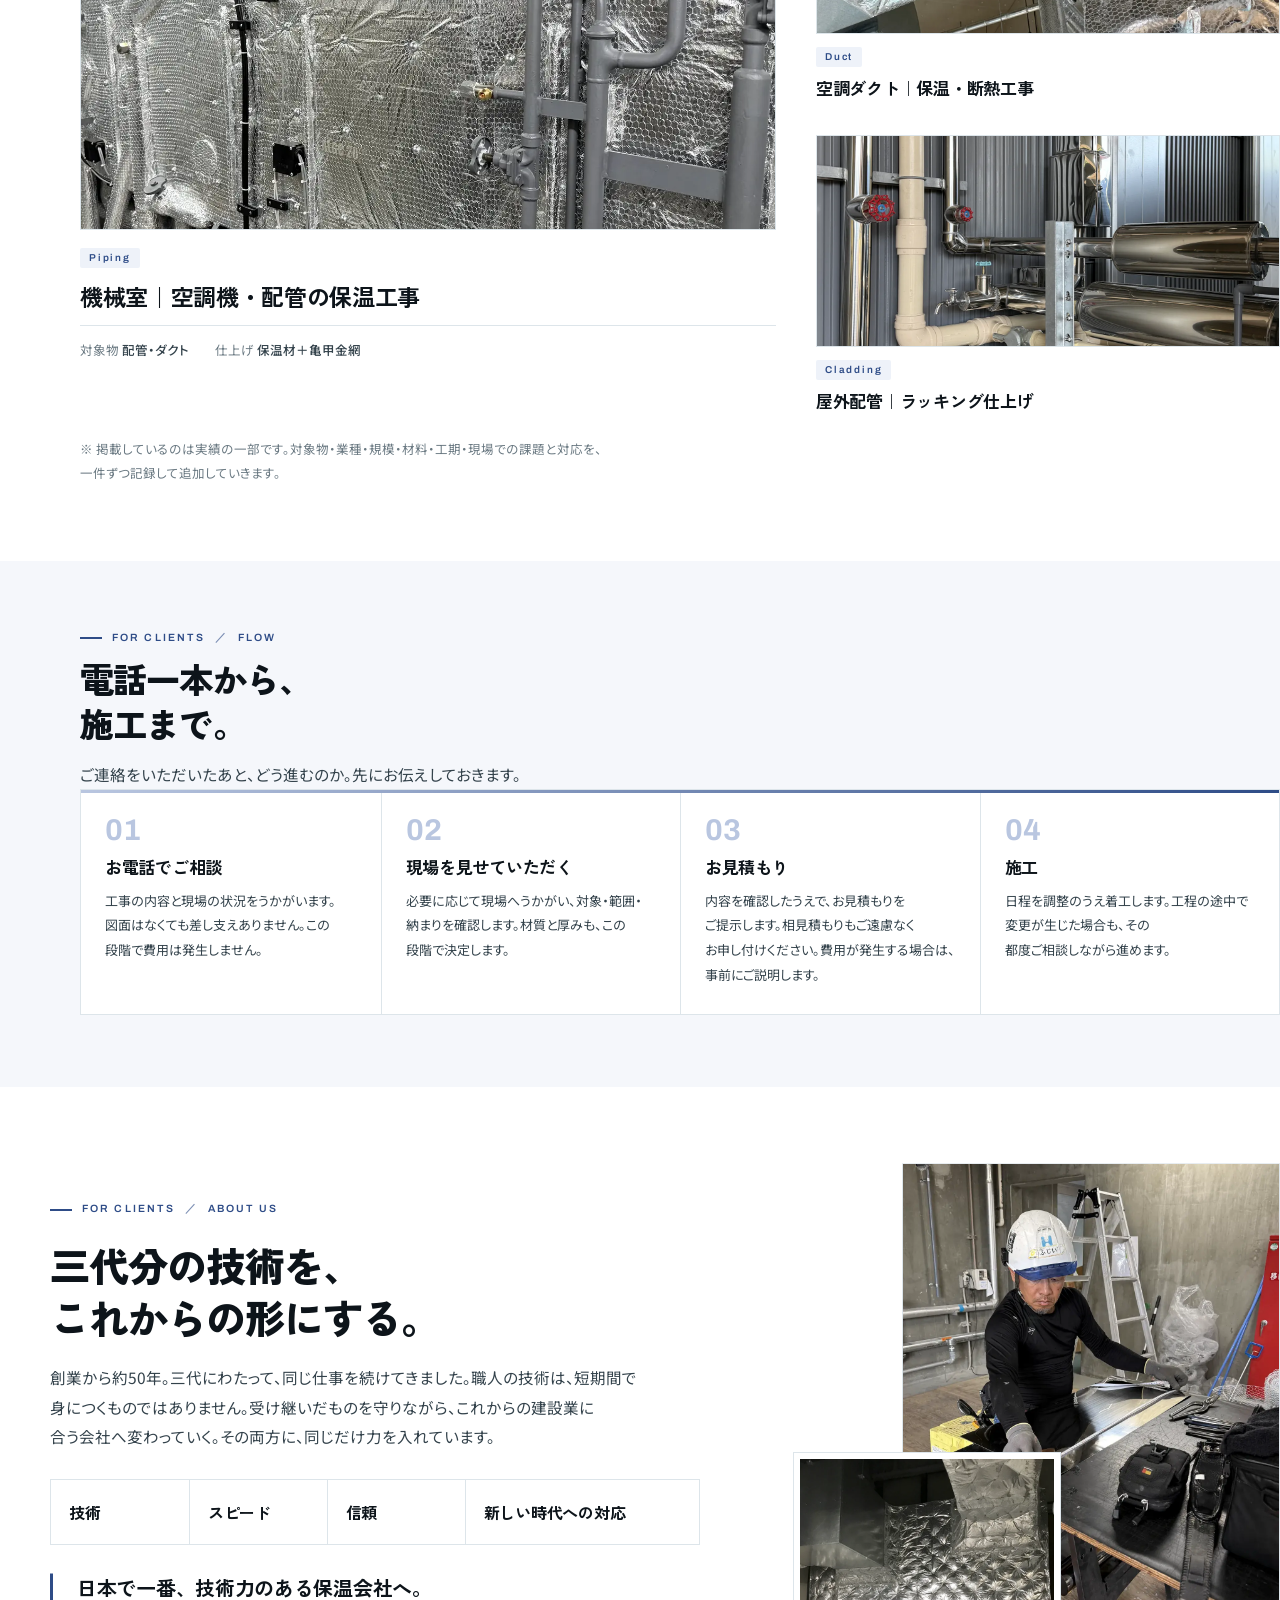
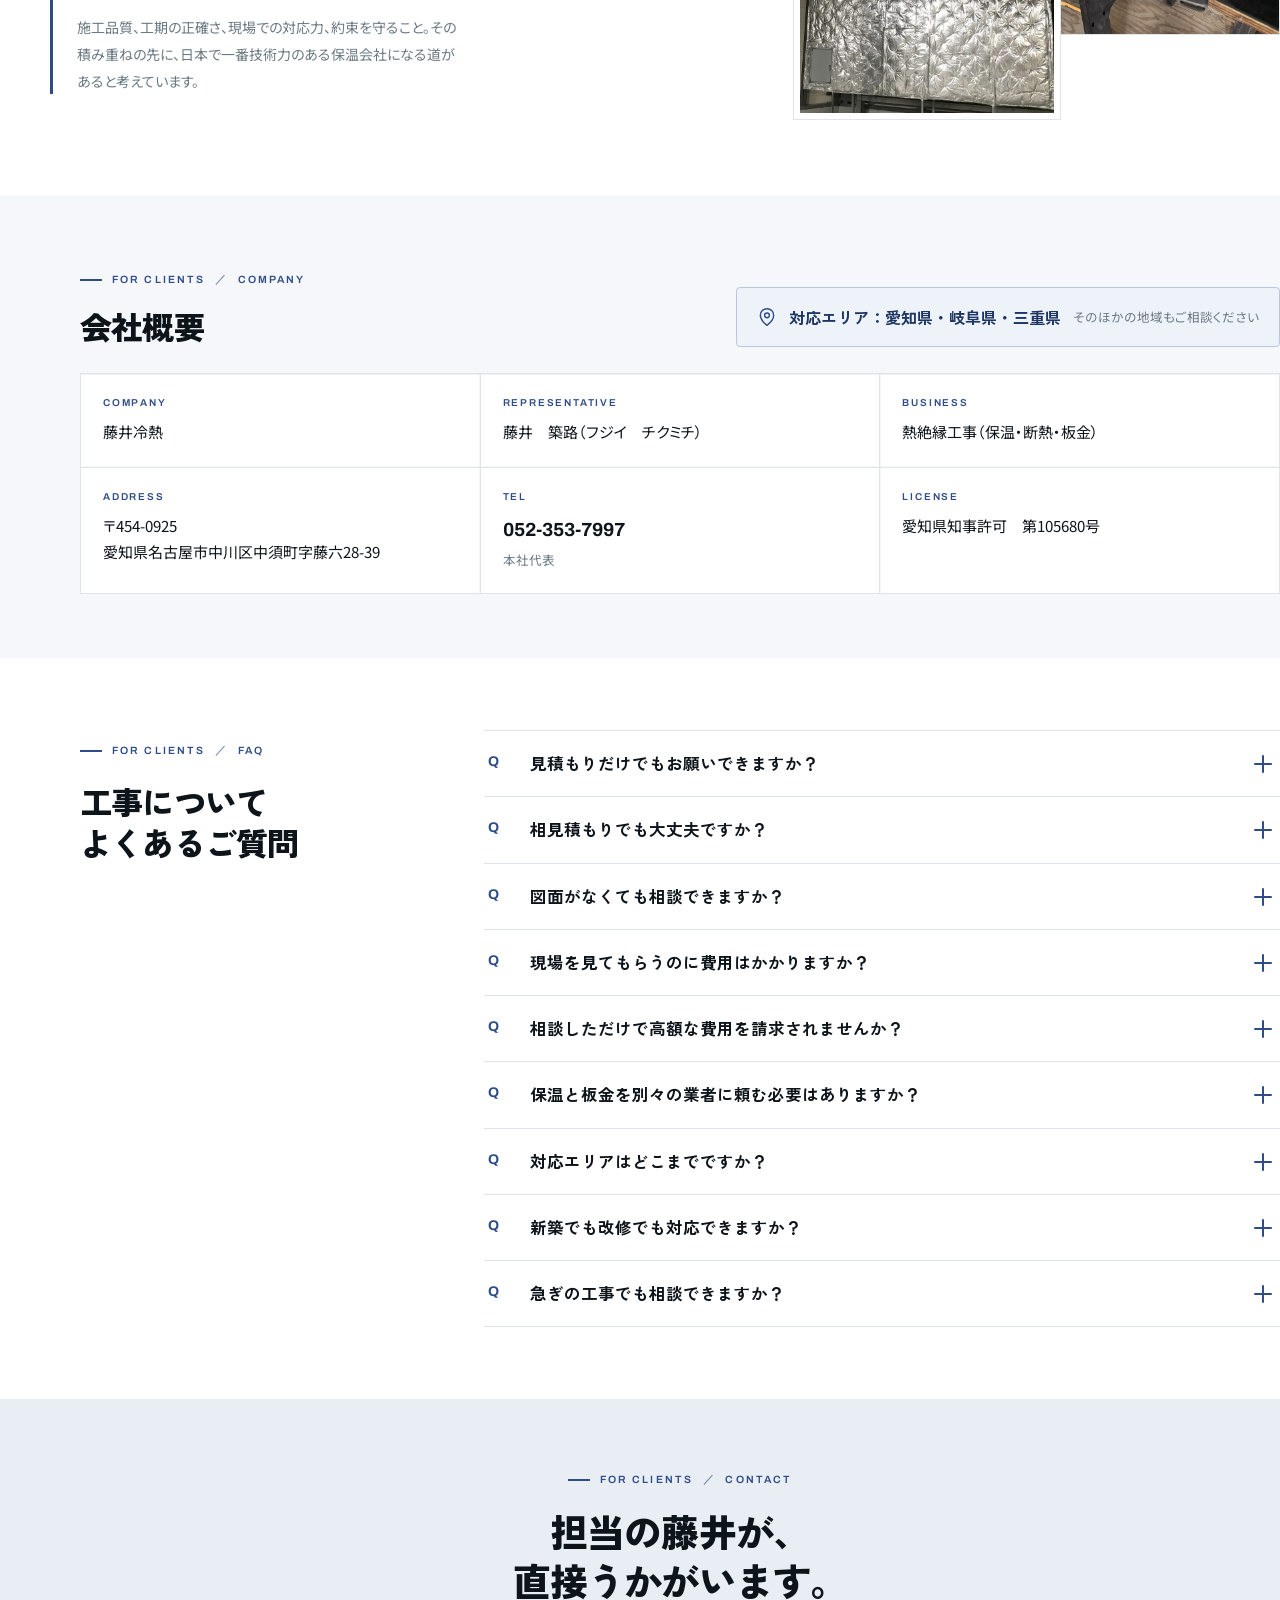
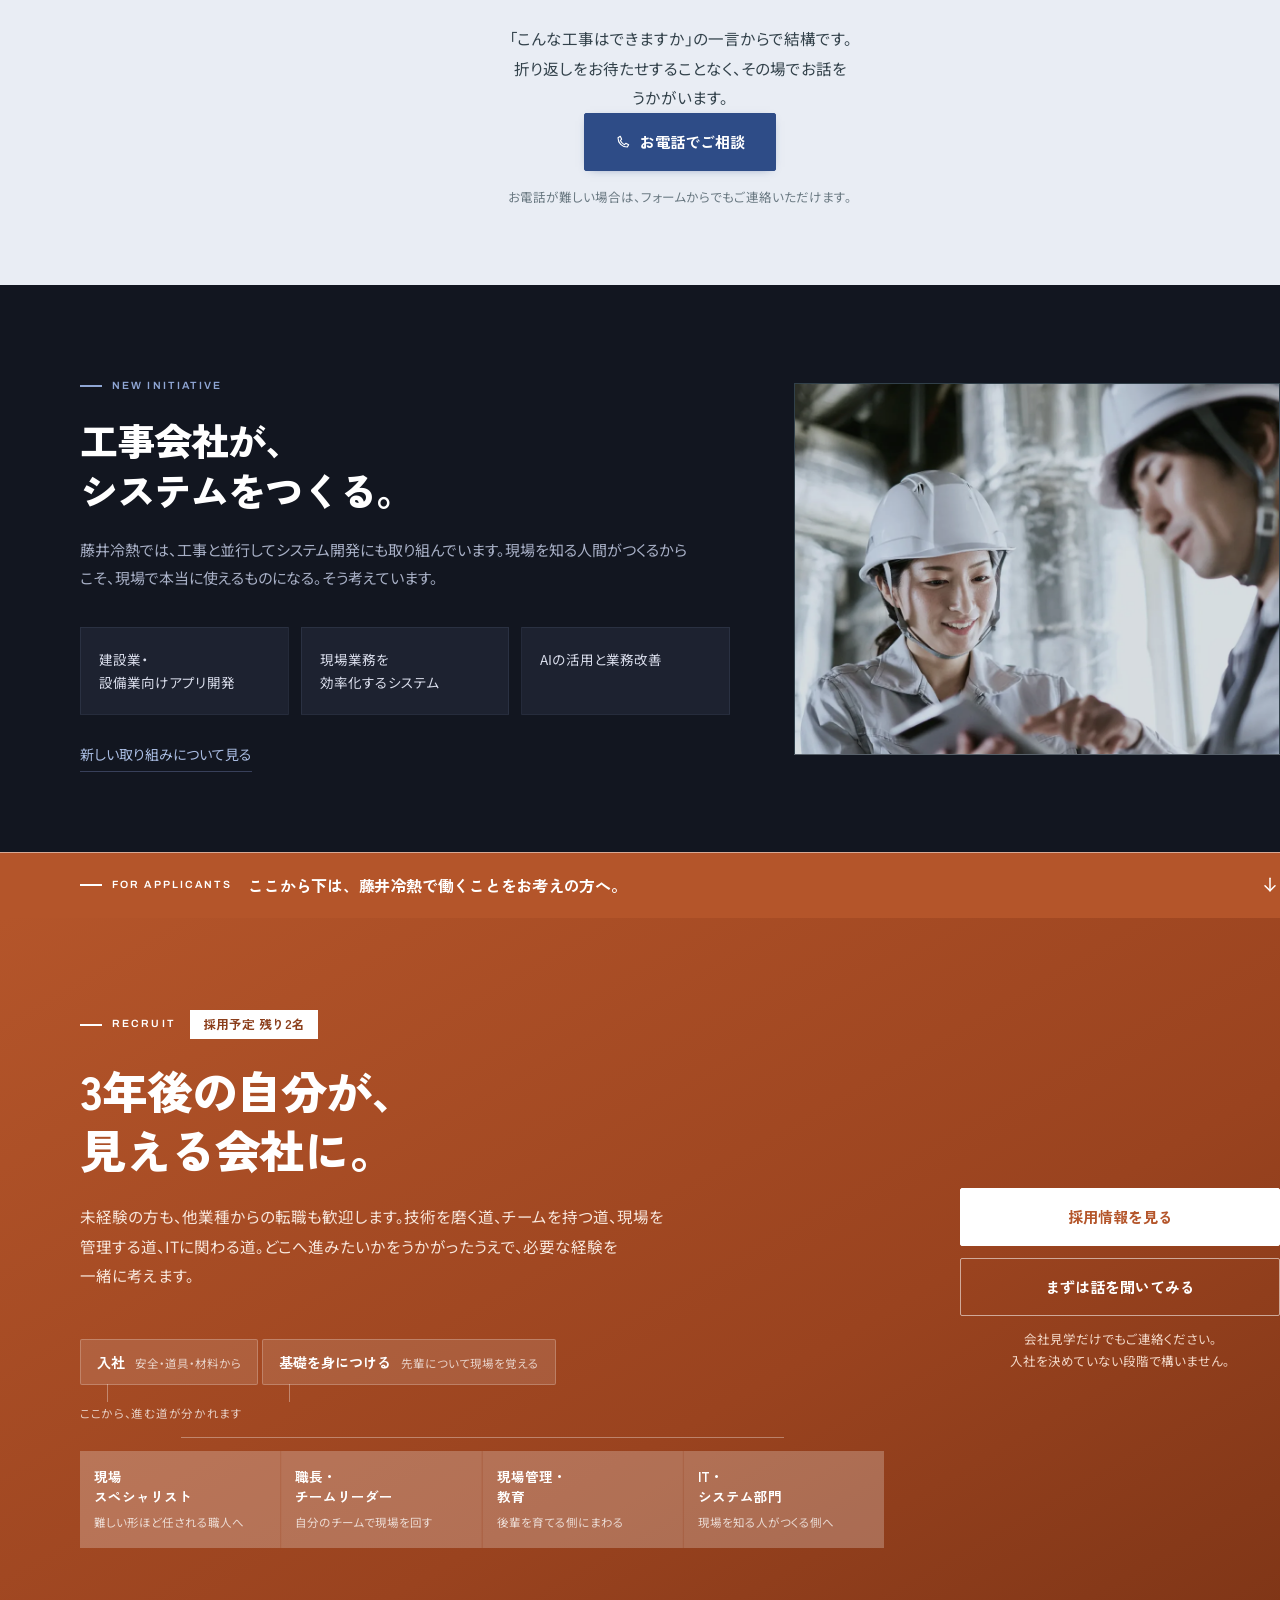
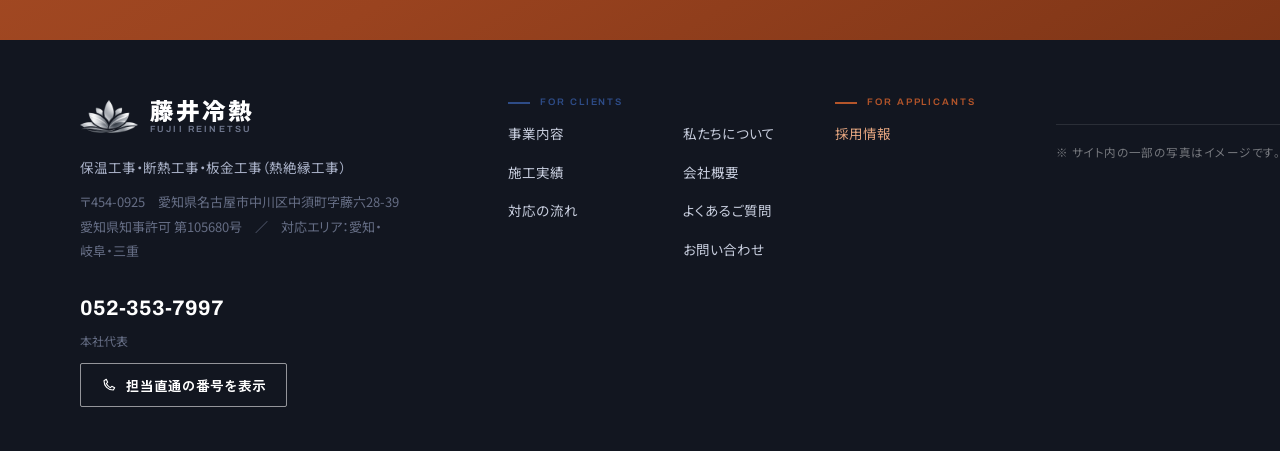
==== commit 57d252fe: "トップの「日本で一番、技術力のある保温会社へ。」の小さい写真を差し替え 3人の職人（AI画像）→ 実際の現場写真（角ダクトの保温仕上げ）。 現場写真は暗かったので、明るさ1.16倍・ガンマ0.80で中" ====
--- a/index.html
+++ b/index.html
@@ -286,7 +286,7 @@
 		</div>
 		<div class="p-about__visual">
 			<figure class="c-photo p-about__ph1 js-fadein js-fadein--wipe-d js-inview-sheen c-photo--has" style="--pos:50% 40%"><span class="c-photo__grid"></span><img src="img/photos/worker-vert.webp" alt="作業台で金属板を加工する職人" loading="lazy" decoding="async" width="1200" height="1600"></figure>
-			<figure class="c-photo c-photo--tiny p-about__ph2 js-fadein js-fadein--pop c-photo--has" style="--d:300ms;--pos:50% 40%"><img src="img/photos/r-team.webp" alt="現場前で打ち合わせをする職人たち" loading="lazy" decoding="async" width="963" height="963"></figure>
+			<figure class="c-photo c-photo--tiny p-about__ph2 js-fadein js-fadein--pop c-photo--has" style="--d:300ms;--pos:50% 40%"><img src="img/photos/duct-alk.webp" alt="亀甲金網とアルミガラスクロスで仕上げた角ダクトの保温" loading="lazy" decoding="async" width="760" height="760"></figure>
 		</div>
 	</div>
 </section>
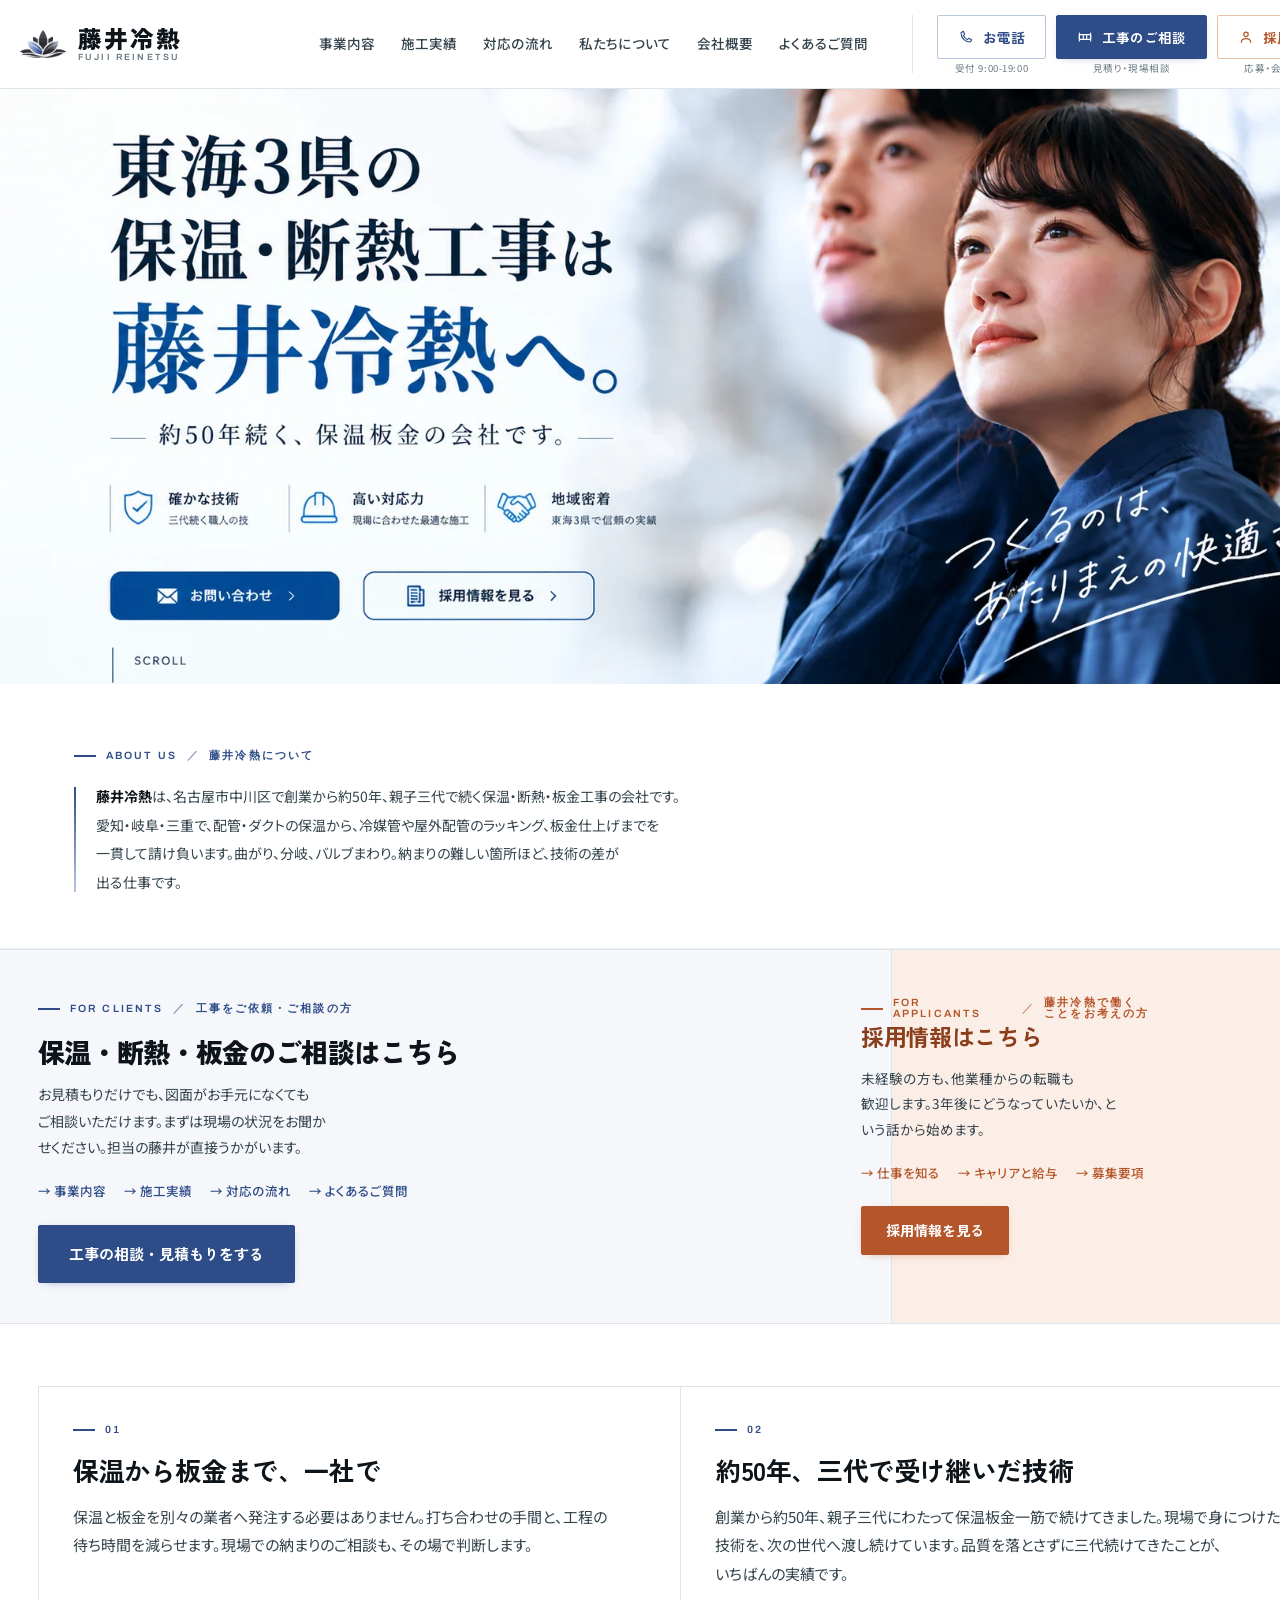
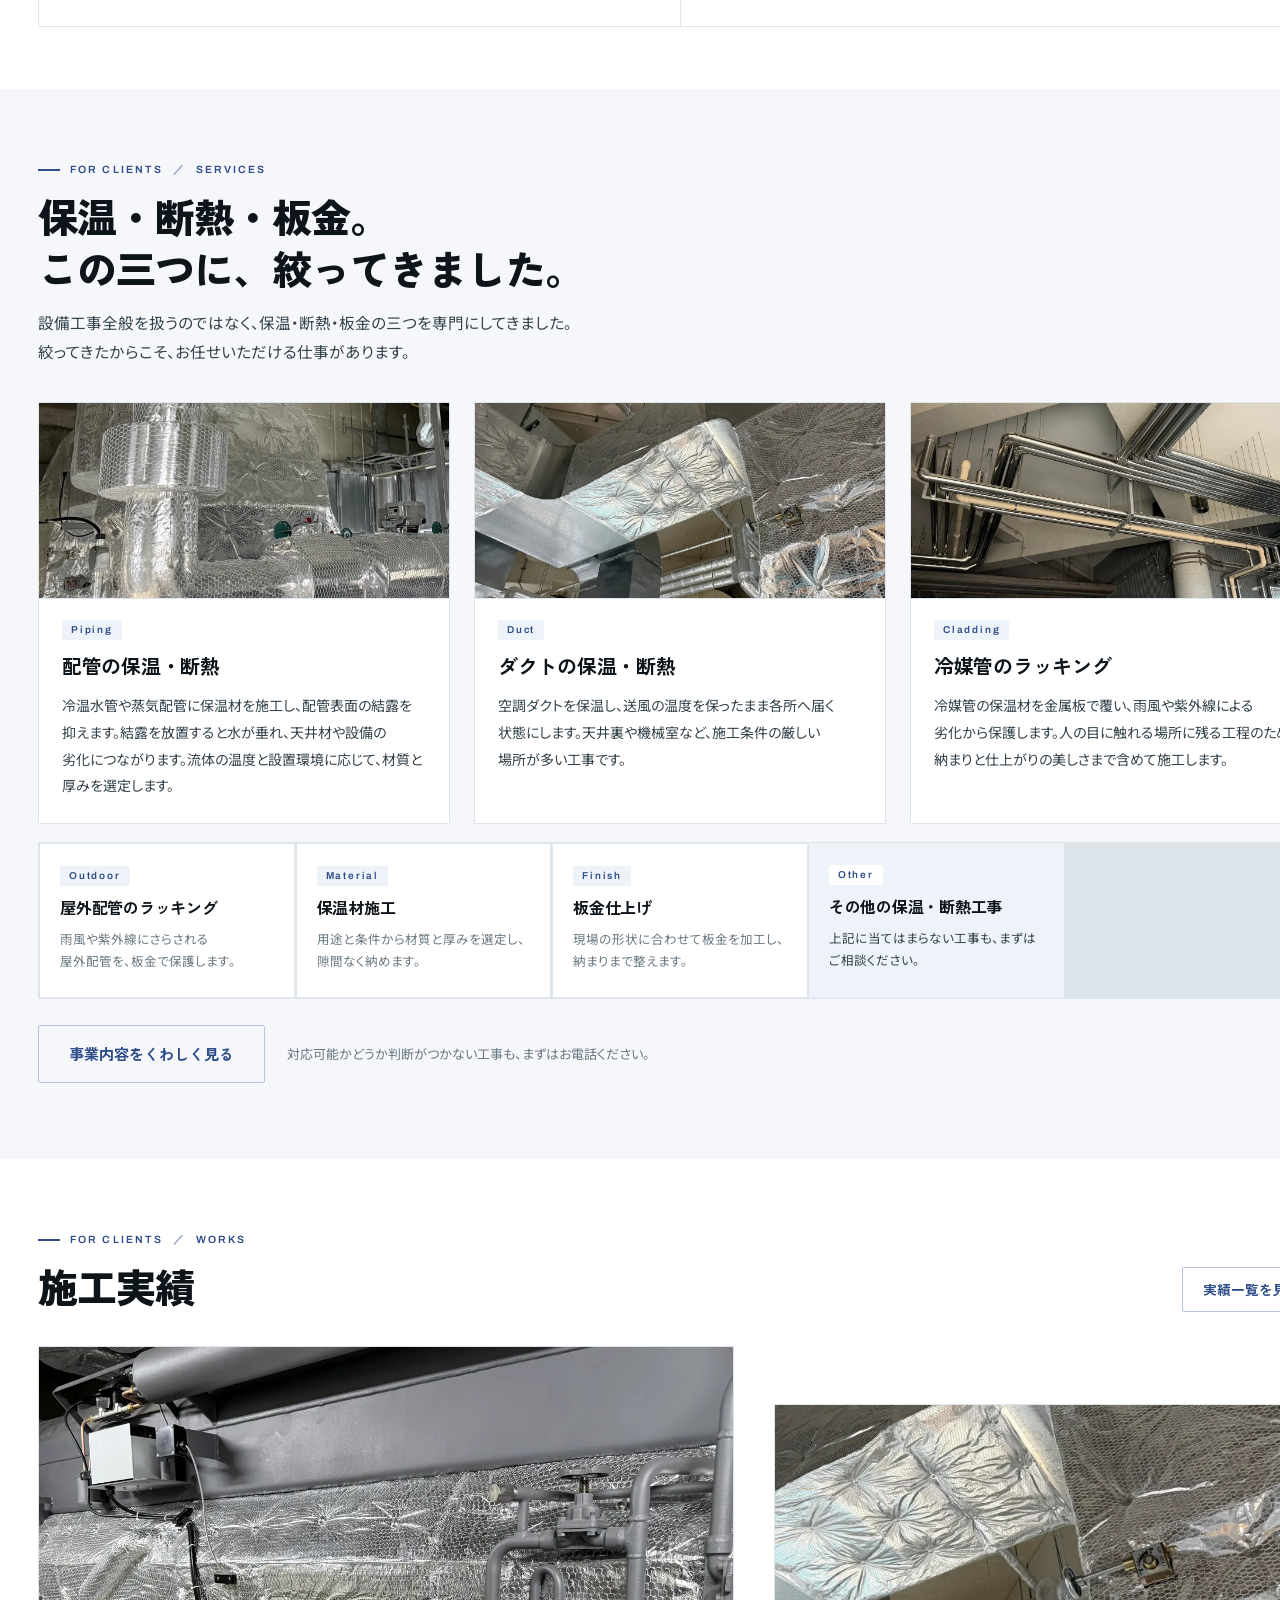
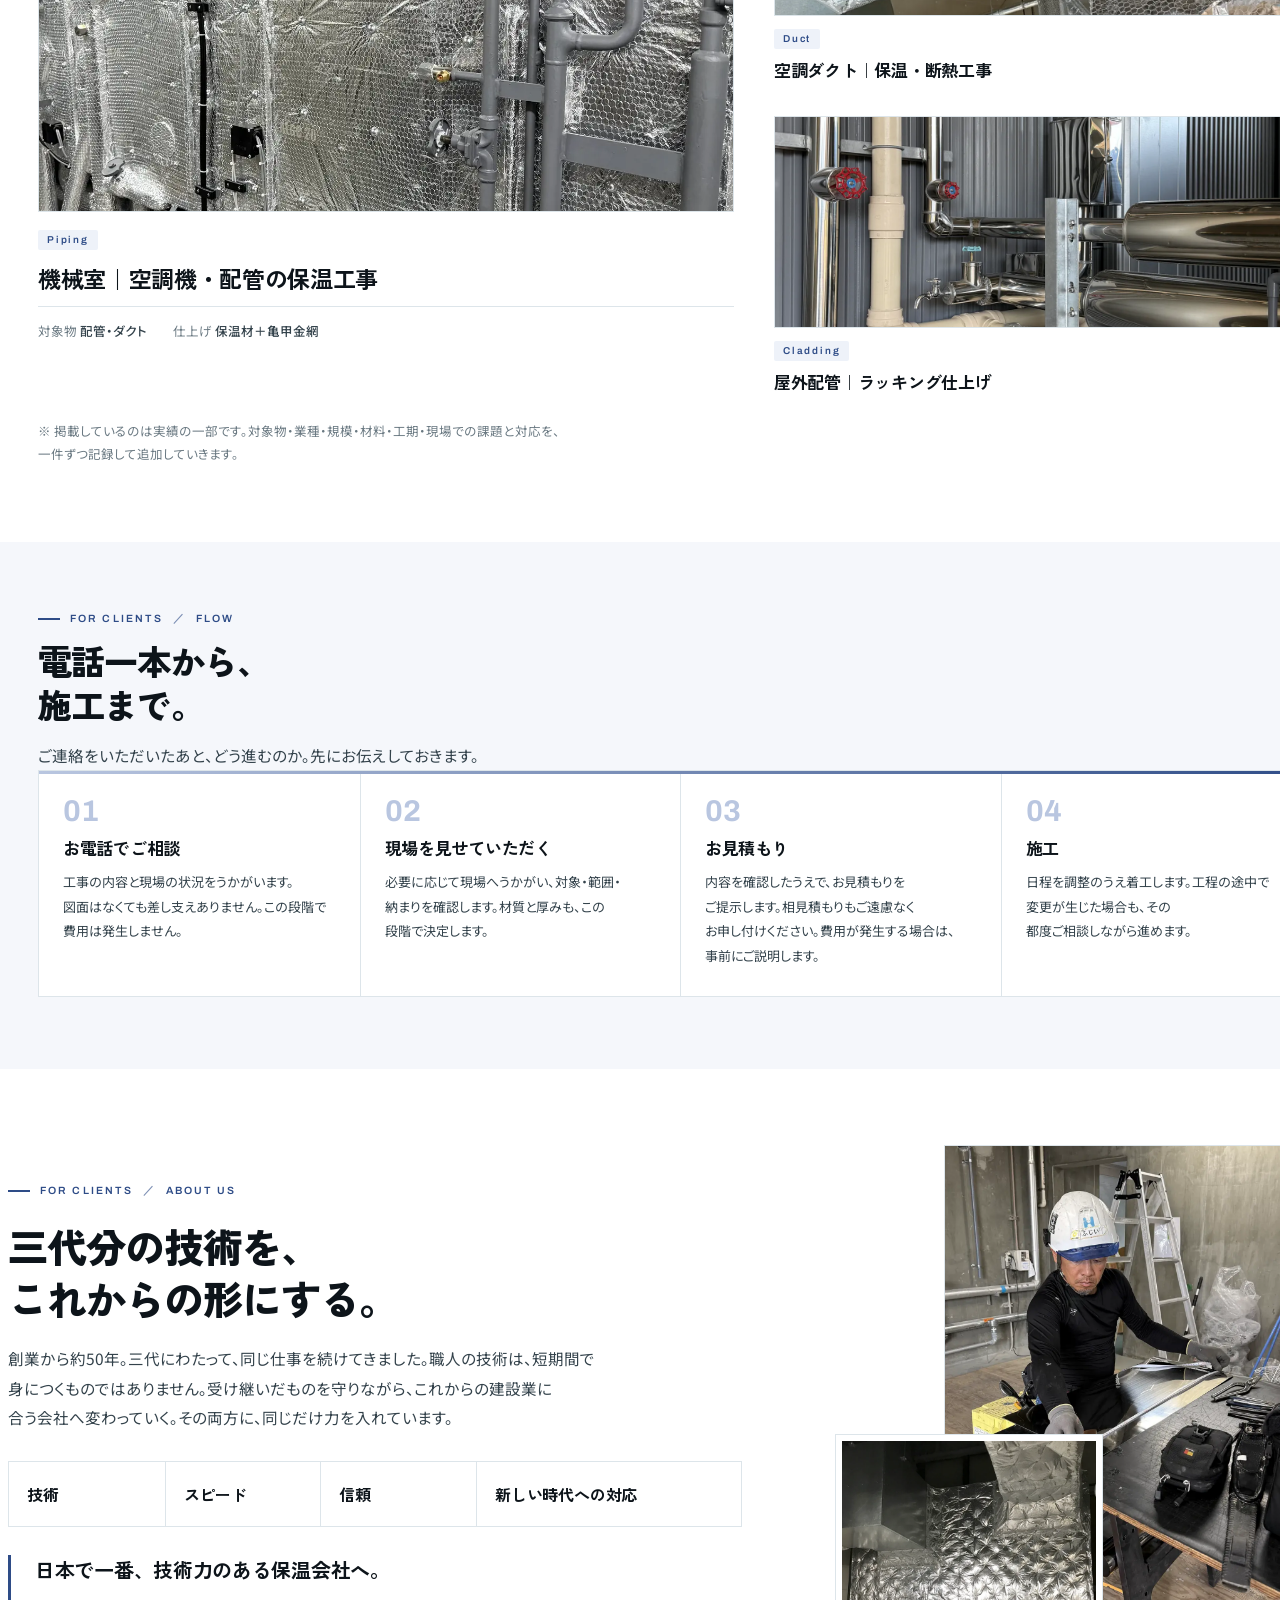
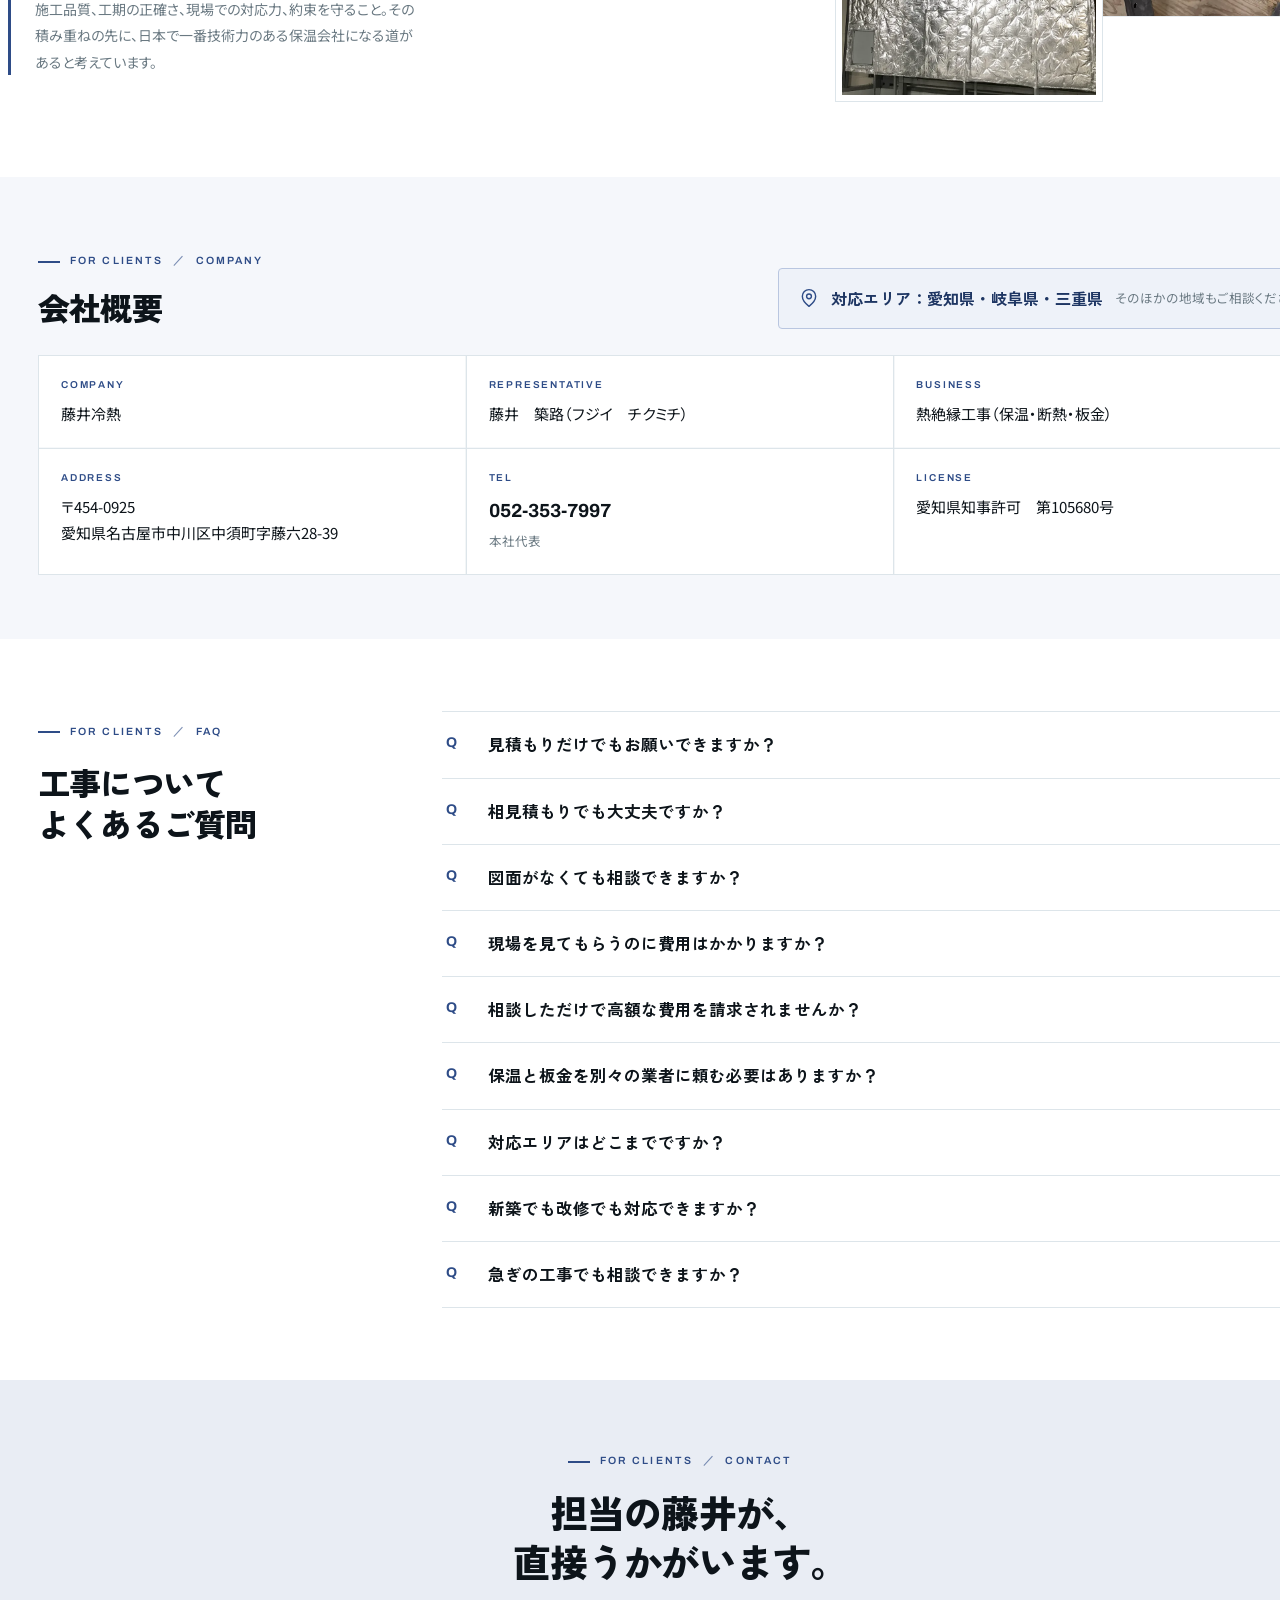
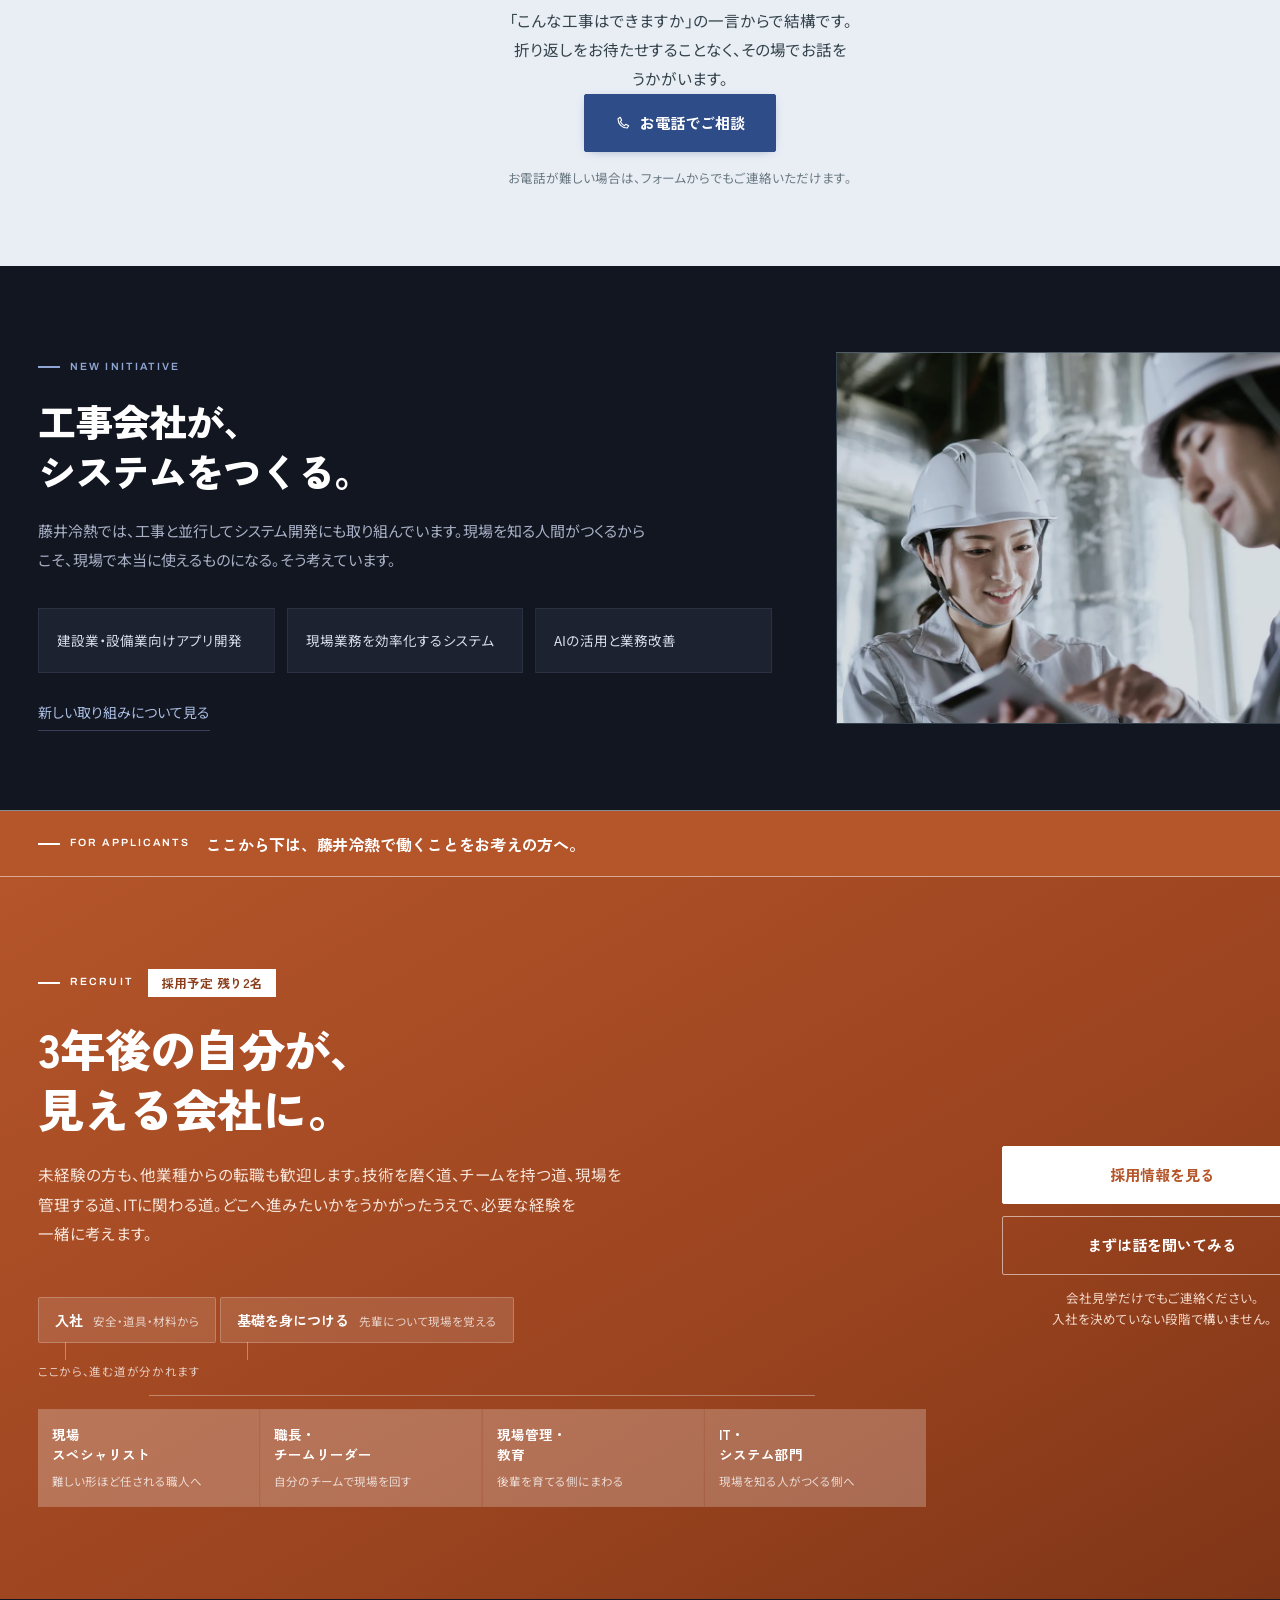
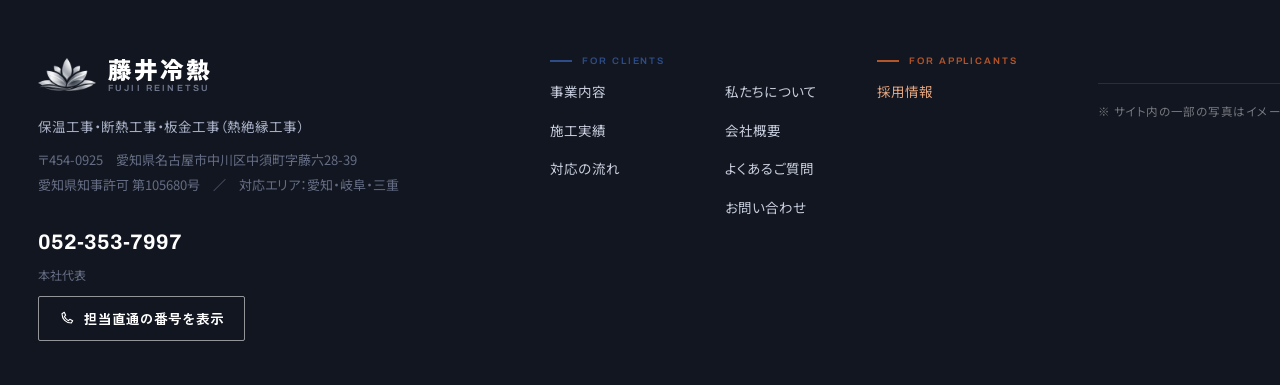
==== commit 4572b8f9: "本文の幅をヒーローに合わせる ヒーロー画像の中の見出しは画像幅の5.44%から始まるのに、 本文は1200px中央寄せで左端が120px。1440pxで42pxずれていた。  --inner を 12" ====
--- a/index.html
+++ b/index.html
@@ -13,7 +13,7 @@
 <script src="js/nav.js?v=53702c8f" defer></script>
 <link rel="icon" href="img/favicon.png" type="image/png">
 <link rel="stylesheet" href="css/reset.css?v=e600d7dc">
-<link rel="stylesheet" href="css/style.css?v=2b823f61">
+<link rel="stylesheet" href="css/style.css?v=d03579ec">
 
 	<link rel="canonical" href="https://fujiiren1996.github.io/fujii-reinetsu/">
 	<meta property="og:type" content="website">
@@ -107,7 +107,7 @@
 <main>
 
 <section class="p-hero">
-	<picture><source media="(max-width: 768px)" srcset="img/photos/hero-top-sp.webp" width="1254" height="1254"><img class="p-hero__art" src="img/photos/hero-top.webp" width="1672" height="941" alt="東海3県の保温・断熱工事は藤井冷熱へ。約50年続く、保温板金の会社です。確かな技術／高い対応力／地域密着" fetchpriority="high" decoding="async"></picture>
+	<picture><source media="(max-width: 768px)" srcset="img/photos/hero-top-sp.webp" width="1254" height="1254"><img class="p-hero__art" src="img/photos/hero-top.webp" width="1725" height="755" alt="東海3県の保温・断熱工事は藤井冷熱へ。約50年続く、保温板金の会社です。確かな技術／高い対応力／地域密着" fetchpriority="high" decoding="async"></picture>
 	<div class="p-hero__txt">
 		<p>Insulation ／ Cladding ／ Sheet metal</p>
 		<h1>東海3県の保温・断熱工事は藤井冷熱へ。</h1>
--- a/css/style.css
+++ b/css/style.css
@@ -52,7 +52,7 @@
 	--ff-lt: "Archivo", "Helvetica Neue", Arial, sans-serif;
 	/* 寸法 */
 	--page: 1440px;
-	--inner: 1200px;
+	--inner: 1284px;   /* ヒーロー画像の左余白（幅の5.44%）に本文の左端を合わせる */
 	--inner-wide: 1320px;
 	--head-h: 89px;
 	/* 動き */
@@ -6958,7 +6958,7 @@
 	   ヘッダー89pxと合わせて画面がヒーローだけで埋まる。
 	   上端を14.6%切って 2.215:1 の帯にする。
 	   切った先にあるのは画像内のロゴ行で、サイトのヘッダーと重複していた。 */
-	aspect-ratio: 1672 / 755;
+	aspect-ratio: 1725 / 755;
 	background: var(--w);
 	overflow: hidden;
 }
@@ -6967,8 +6967,7 @@
 	display: block;
 	width: 100%;
 	height: 100%;
-	object-fit: cover;
-	object-position: 50% 74%;
+	object-fit: fill;
 }
 
 /* 画像と同じ文言。目には出さないが、DOMには残す */
@@ -6989,8 +6988,8 @@
    1440pxで実測して 79.7〜87.5% に合わせた。 */
 .p-hero__hit {
 	position: absolute;
-	top: 79.7%;
-	height: 7.8%;
+	top: 80.9%;
+	height: 8.0%;
 	border-radius: 3px;
 }
 
@@ -7002,8 +7001,8 @@
 	clip-path: inset(50%);
 }
 
-.p-hero__hit--a { left: 5.2%; width: 17.6%; }
-.p-hero__hit--b { left: 24.2%; width: 18.0%; }
+.p-hero__hit--a { left: 8.1%; width: 17.1%; }
+.p-hero__hit--b { left: 26.5%; width: 17.5%; }
 
 /* スマホ用の画像は縦横比も配置も別物なので、当たり判定も別に持つ */
 .p-hero__hit--sa,
@@ -7043,7 +7042,9 @@
 .p-intro__inner {
 	width: min(var(--page), 100%);
 	margin-inline: auto;
-	padding: clamp(36px, 4vw, 60px) 120px;
+	/* ヒーロー画像の中の見出しは、画像幅の5.44%の位置から始まる。
+	   同じ割合にしておくと、どの画面幅でも左端が揃う。 */
+	padding: clamp(36px, 4vw, 60px) 5.44%;
 }
 
 .p-intro__lead {
